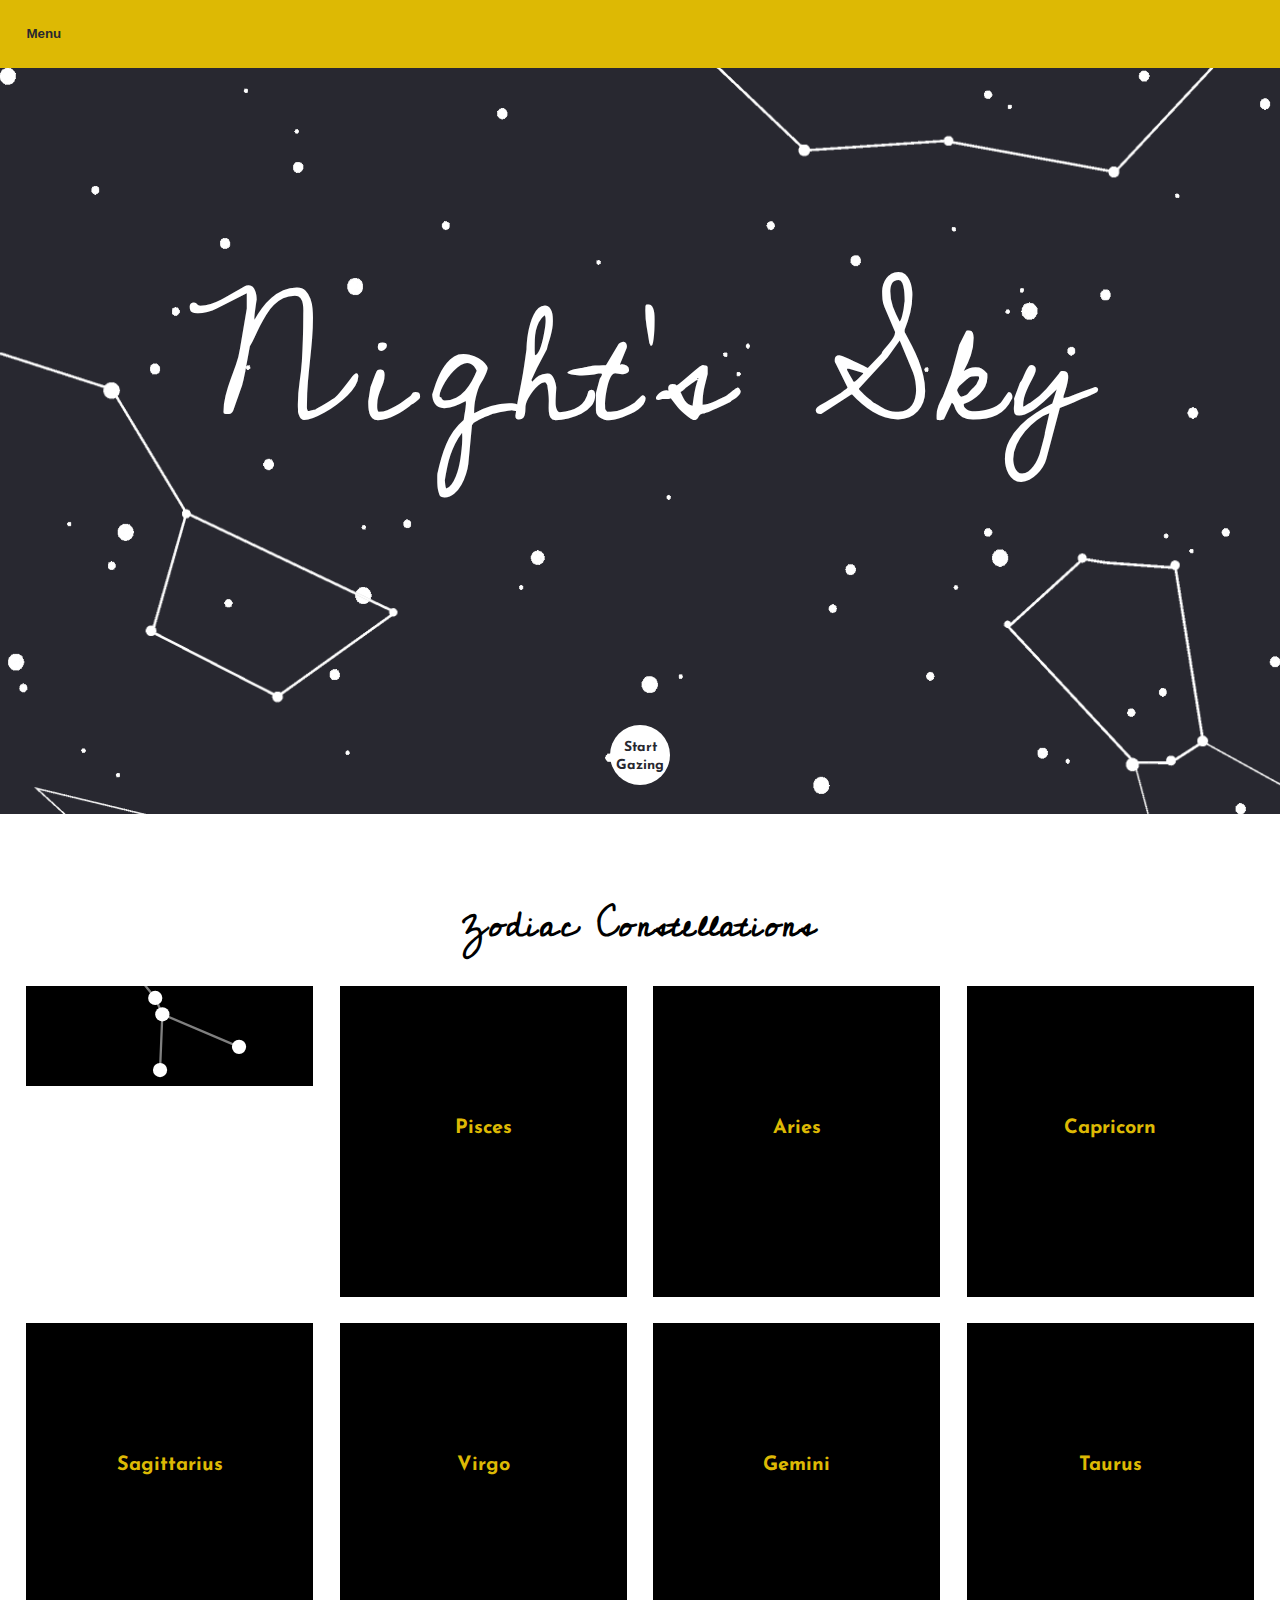
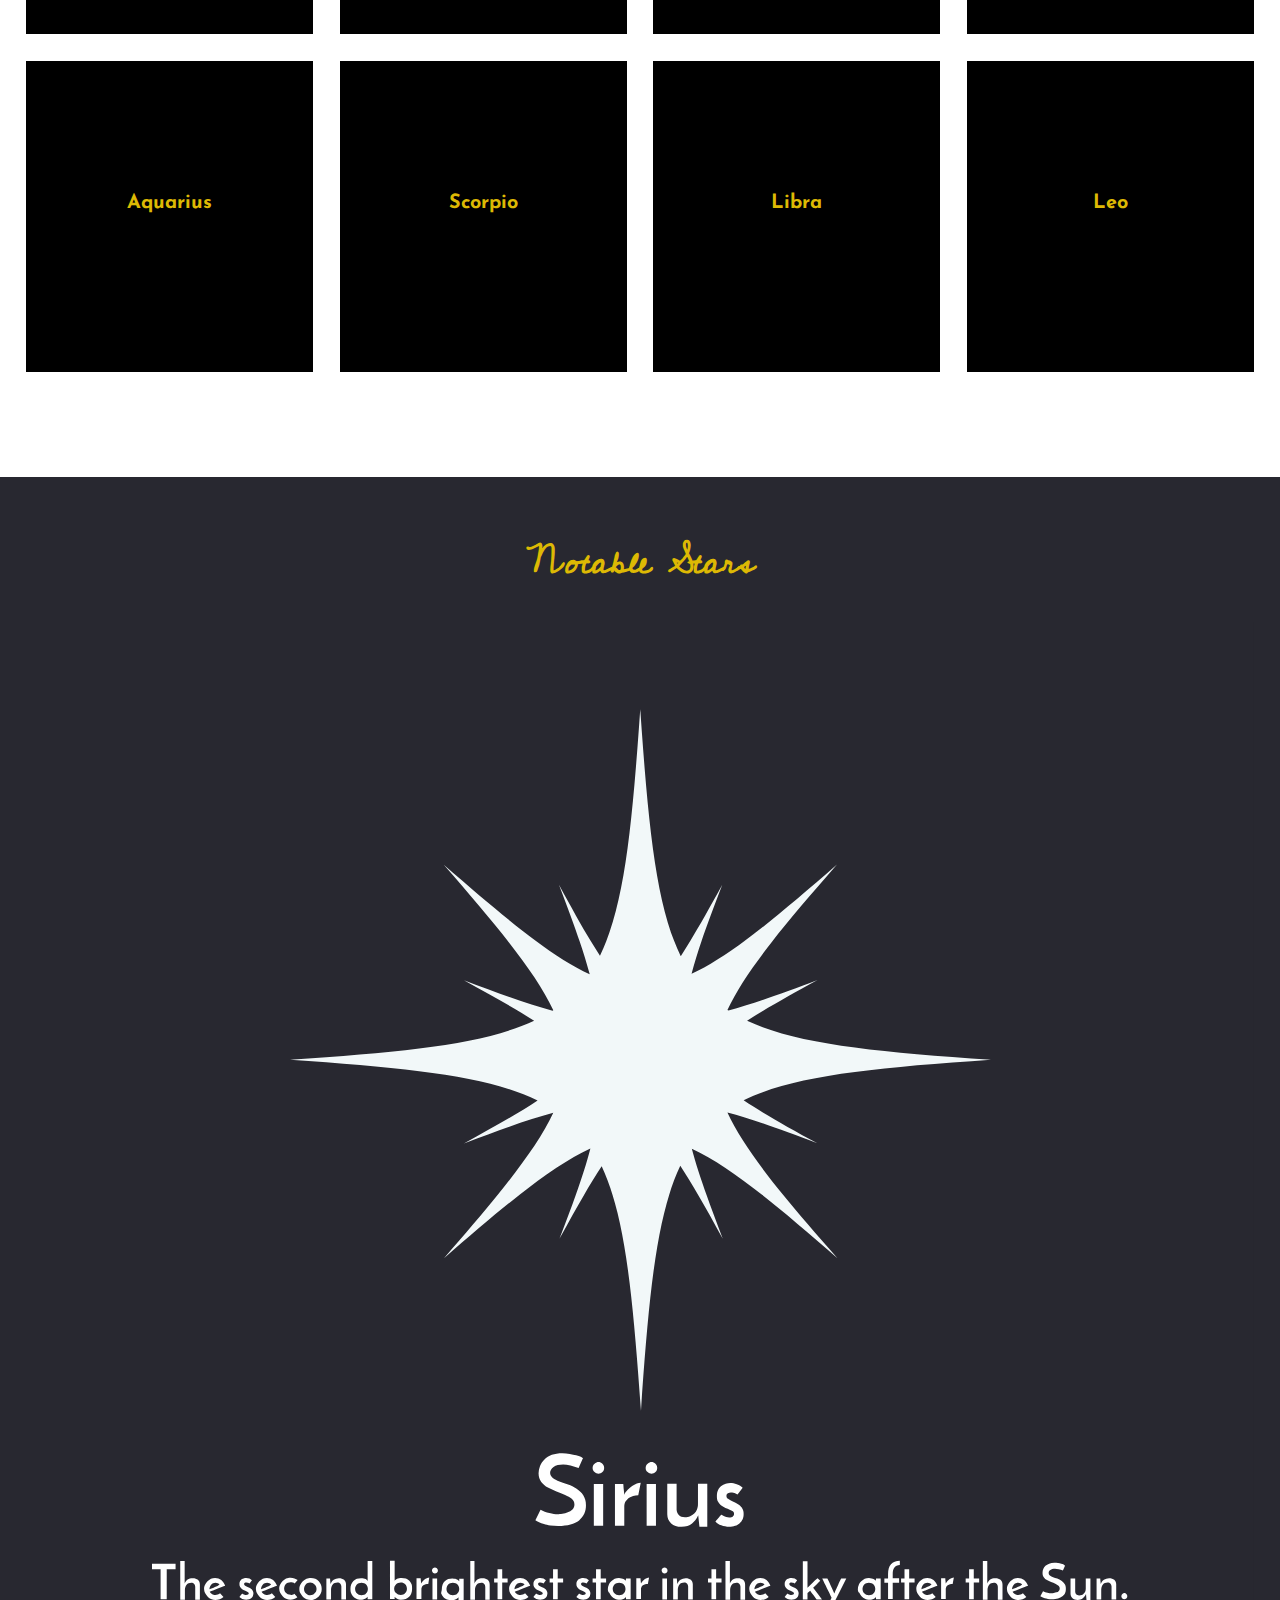
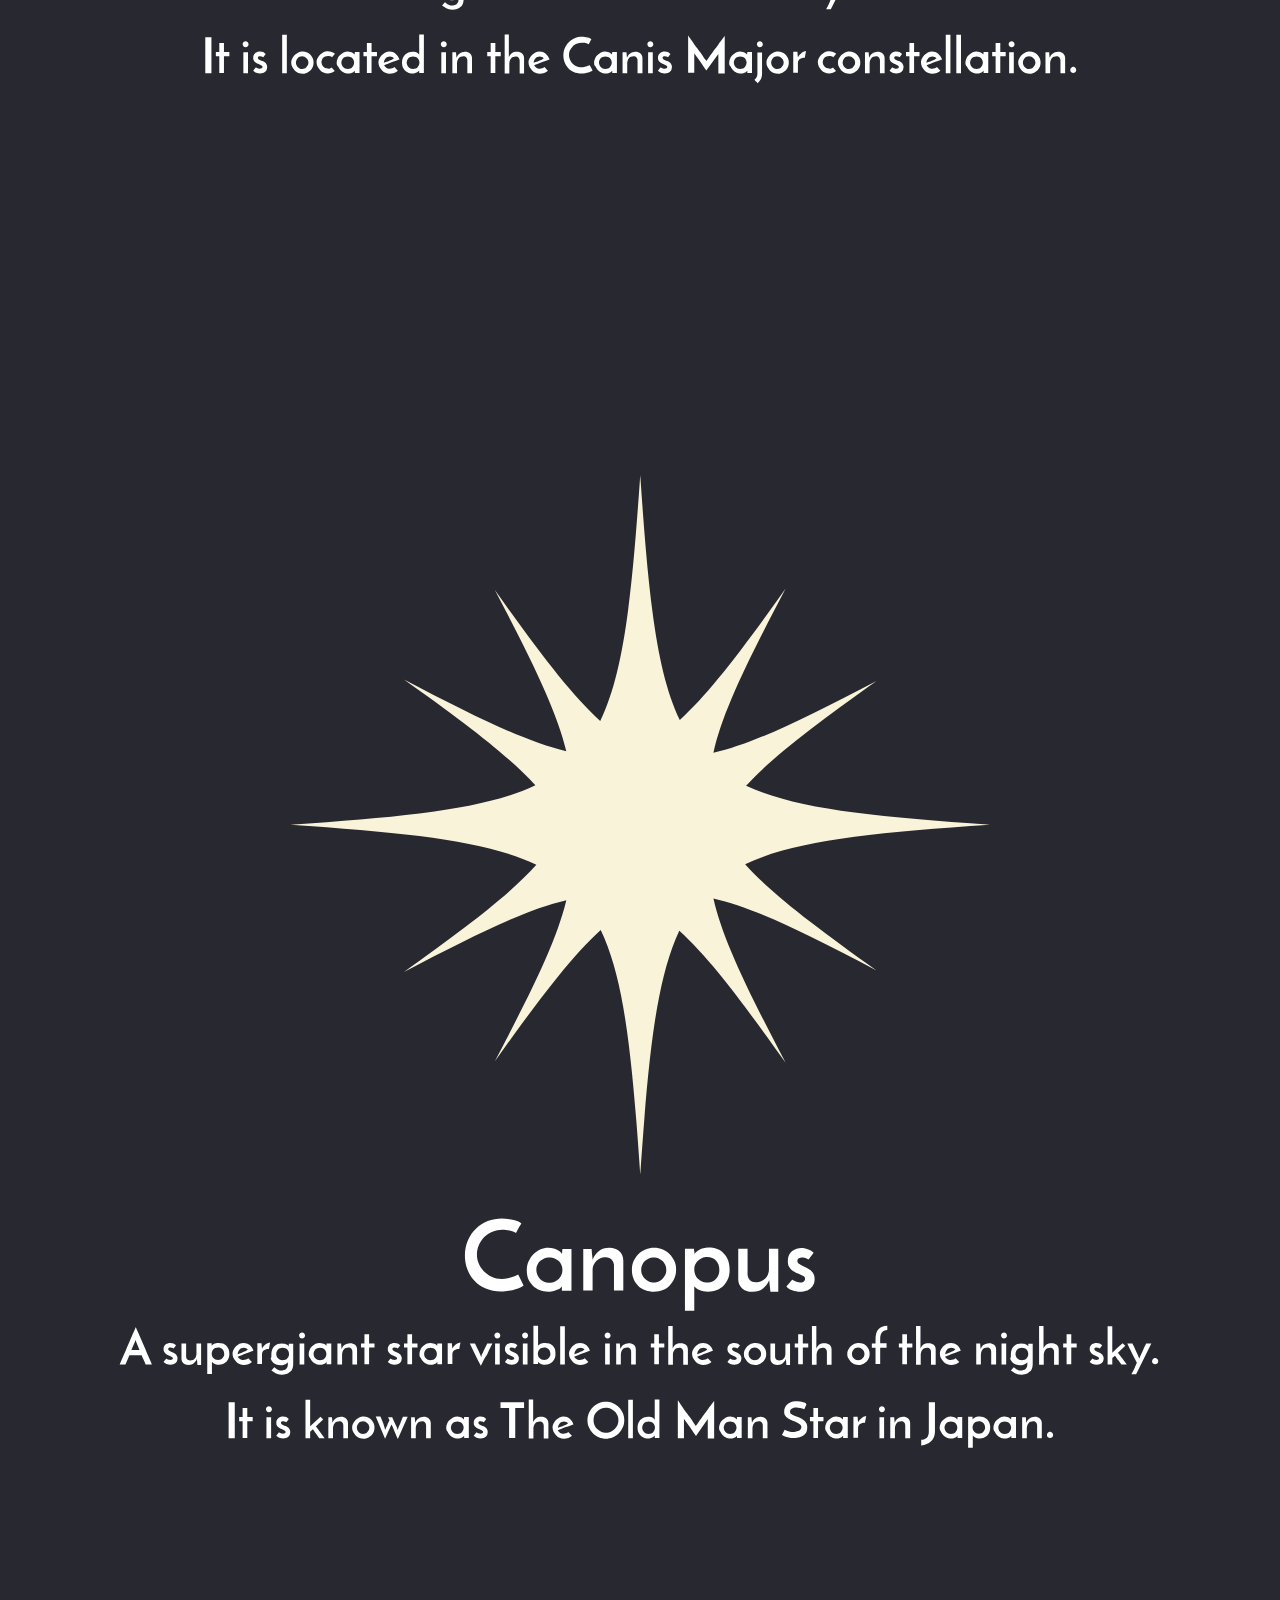
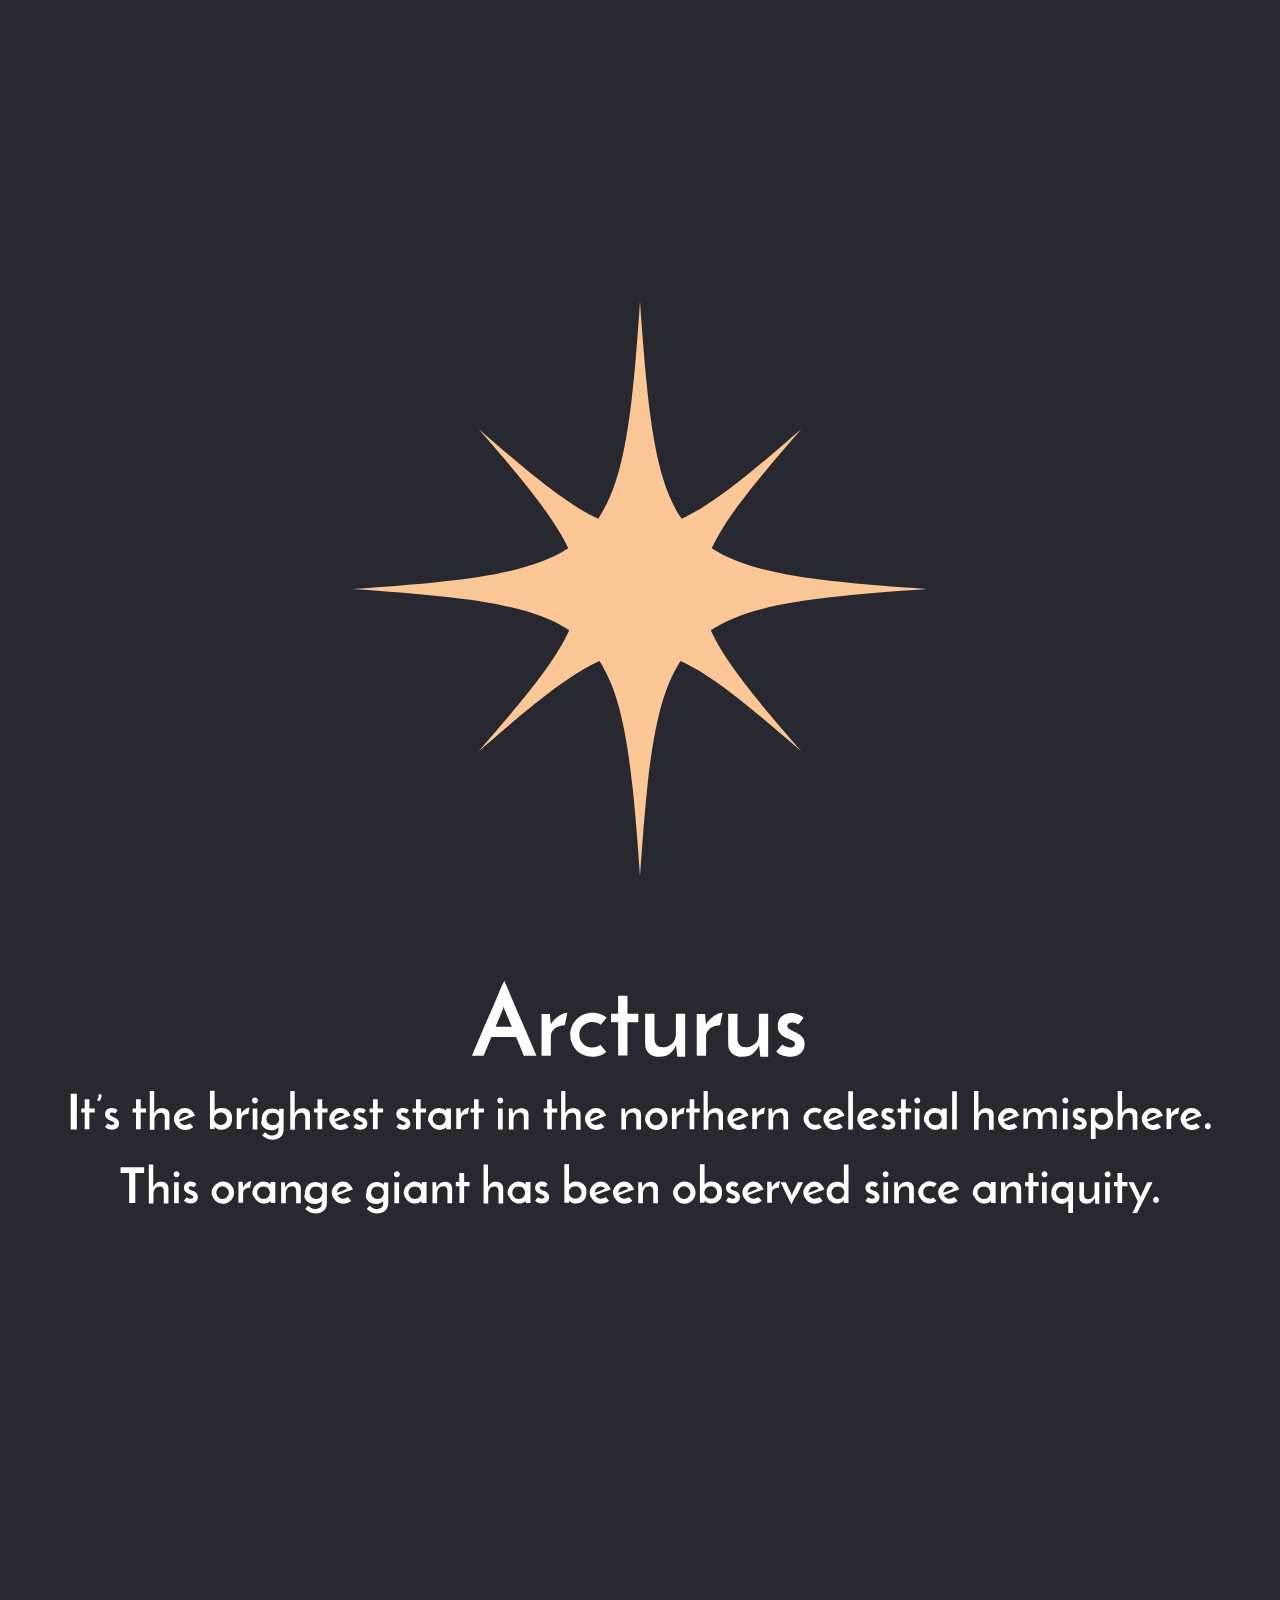
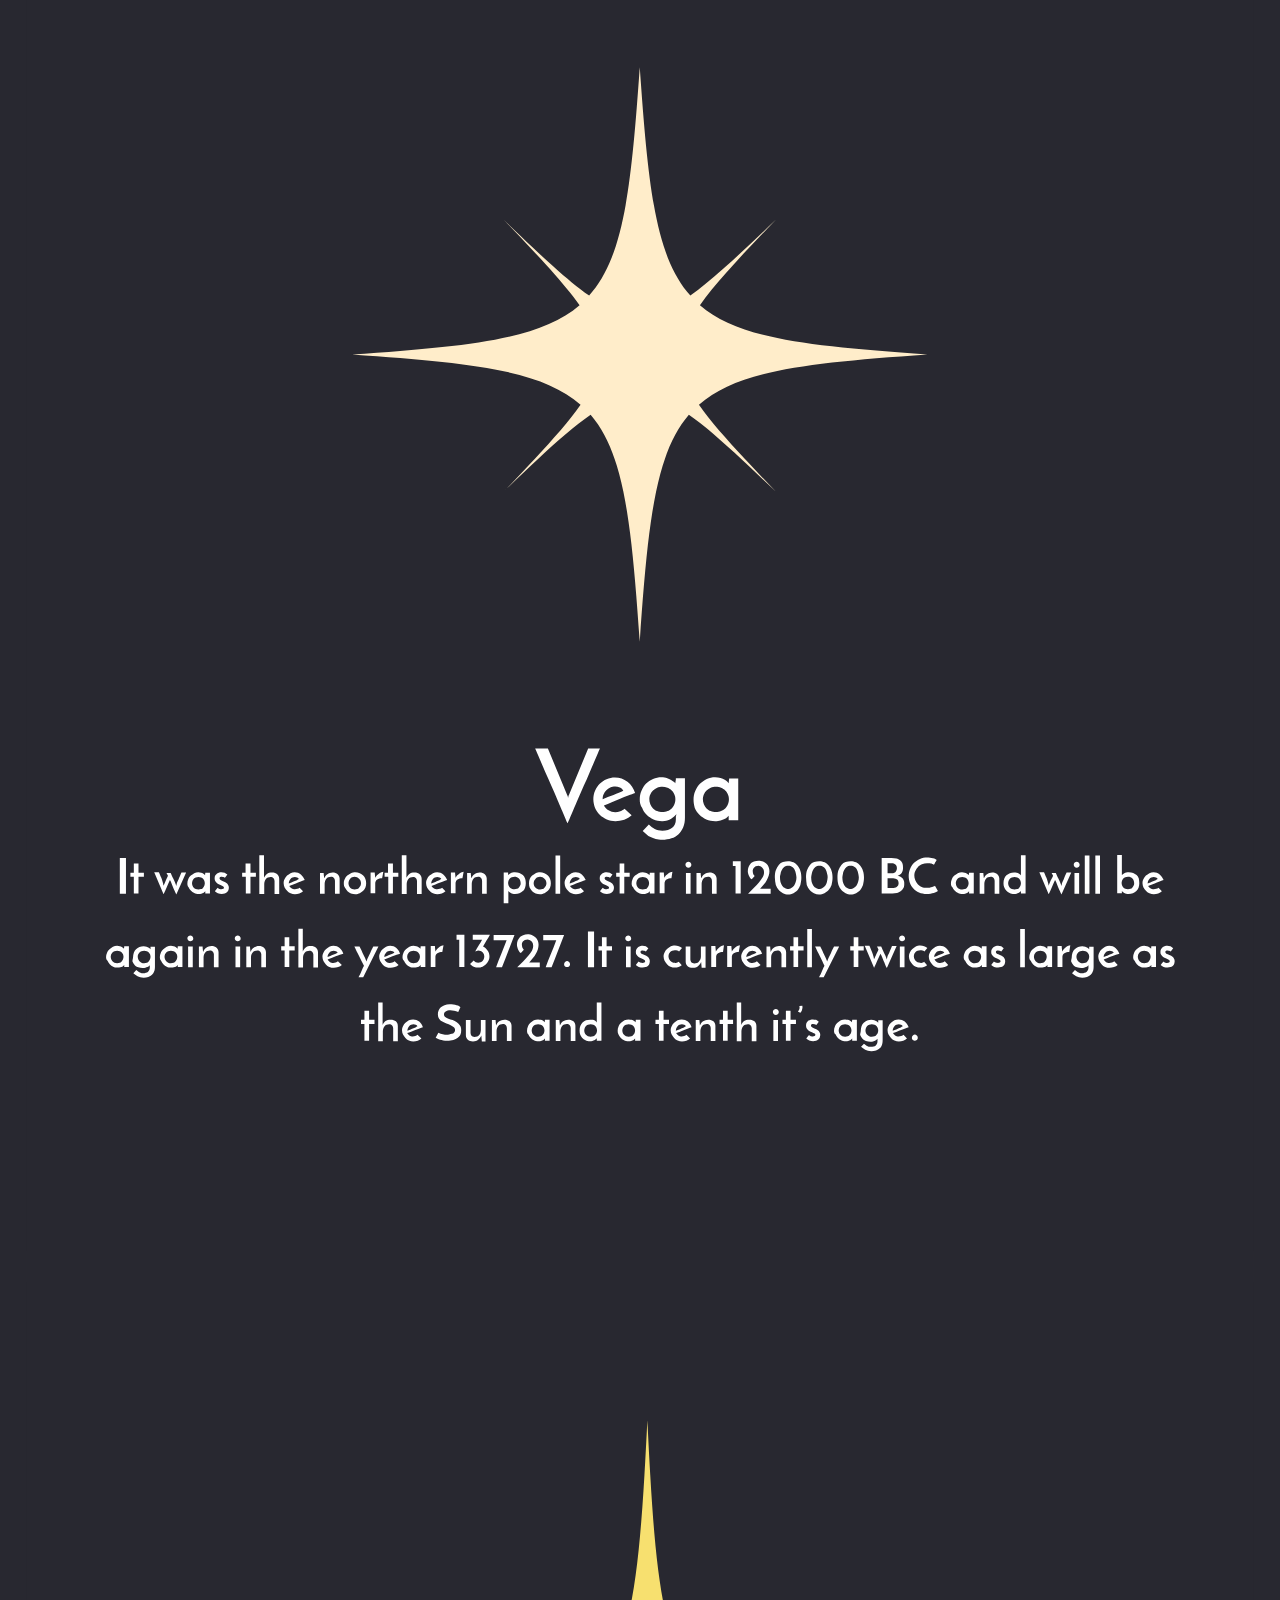
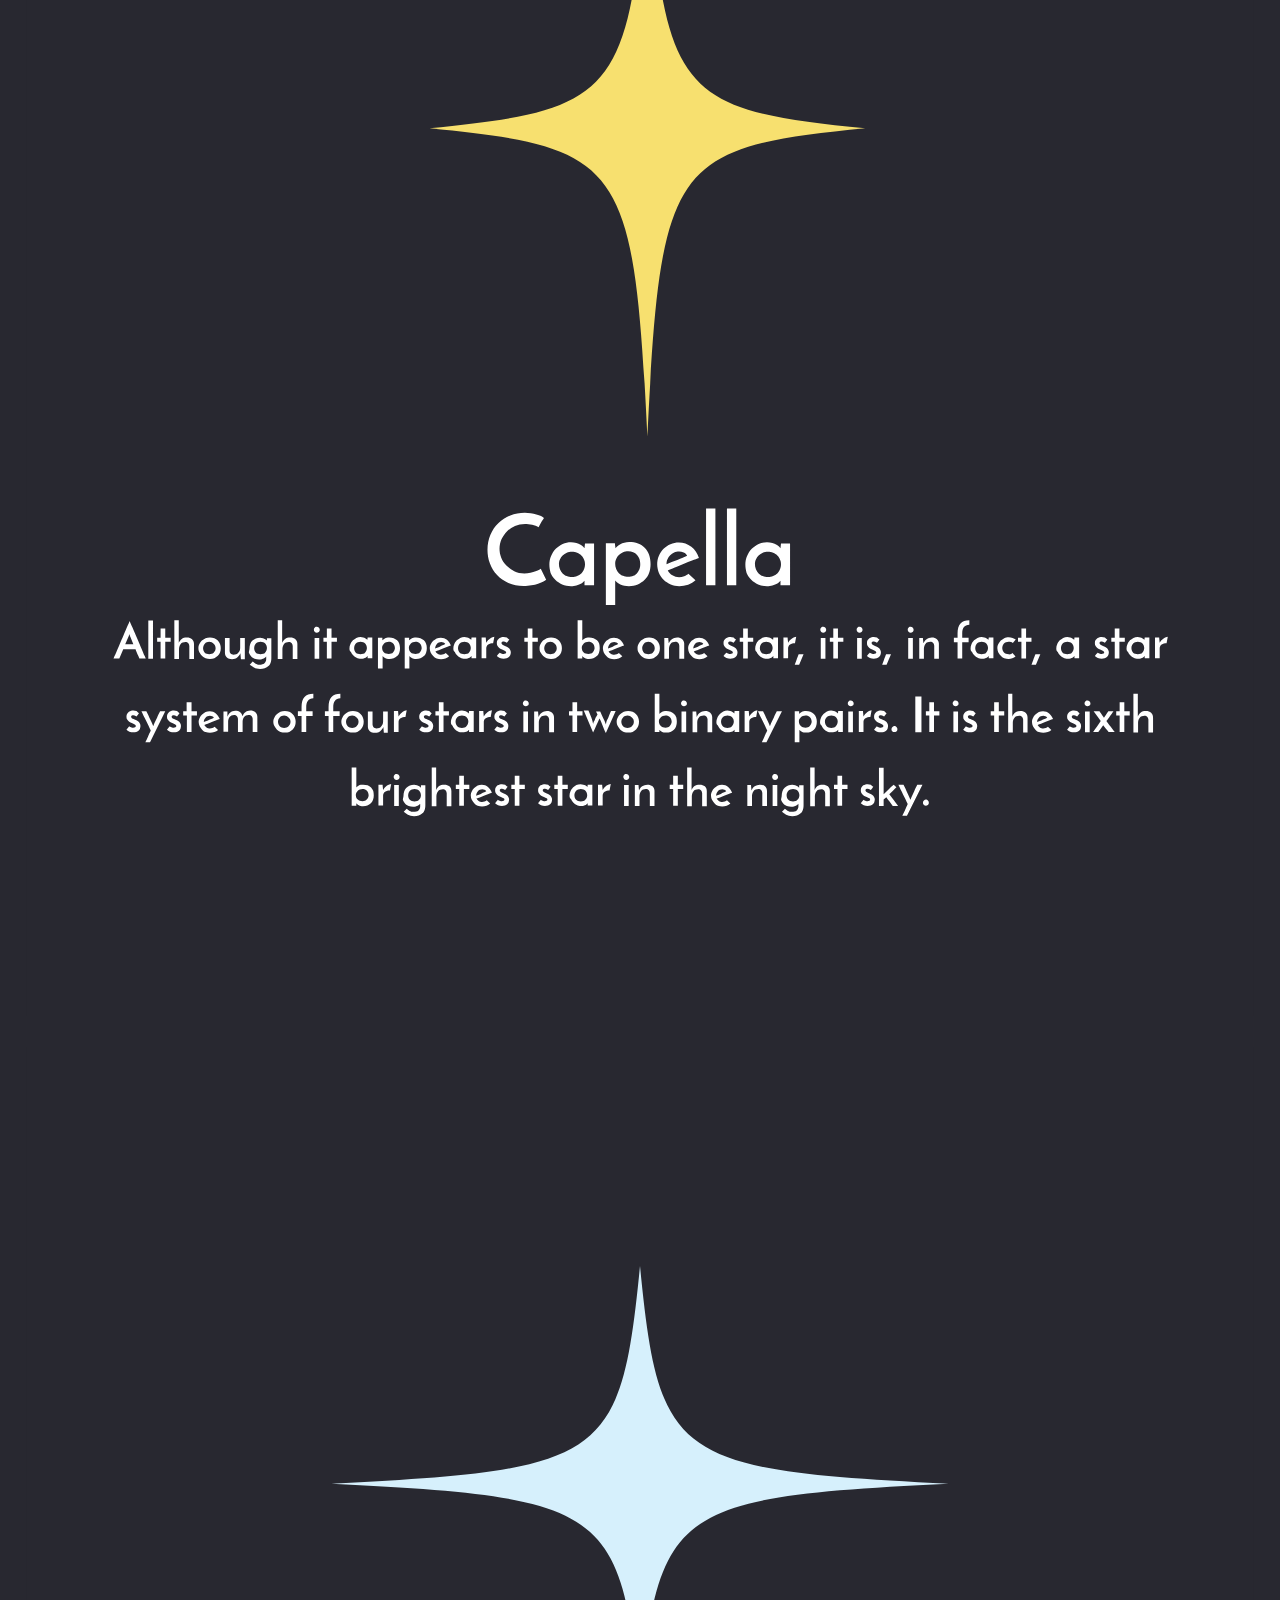
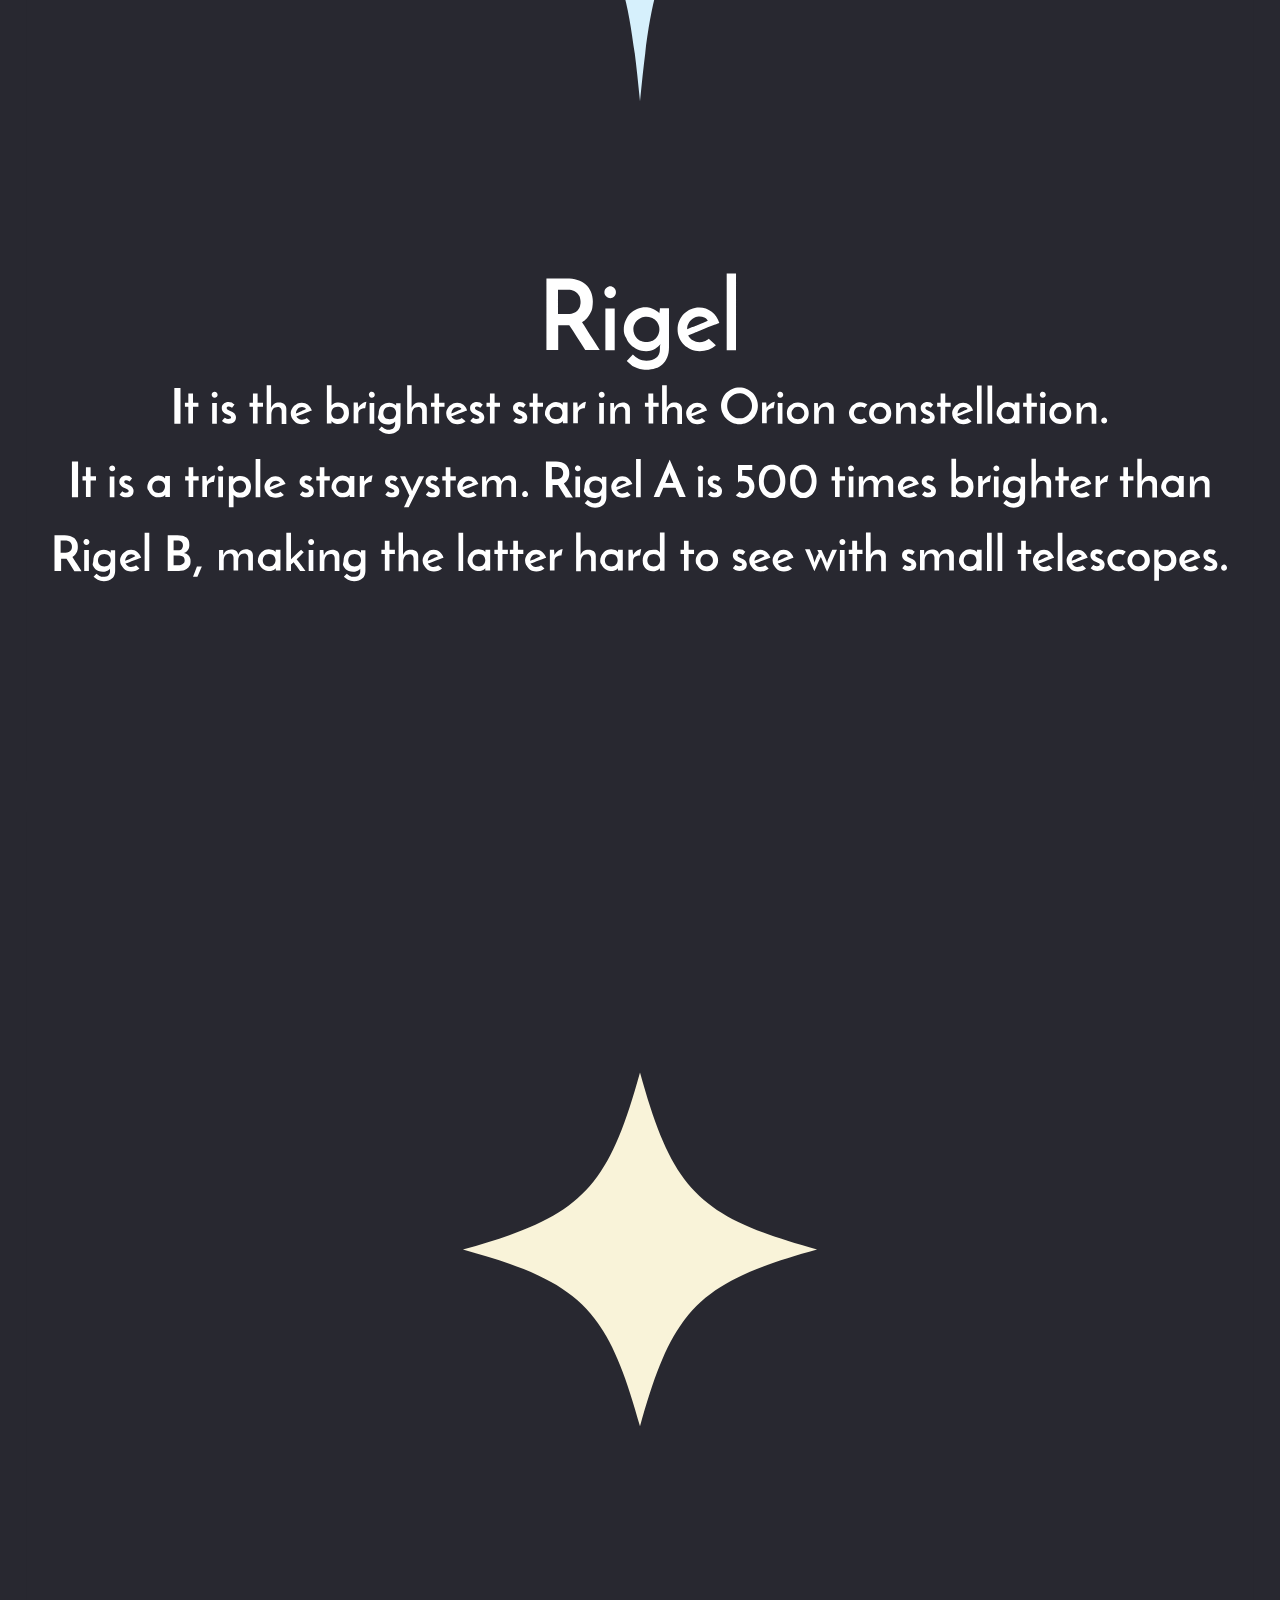
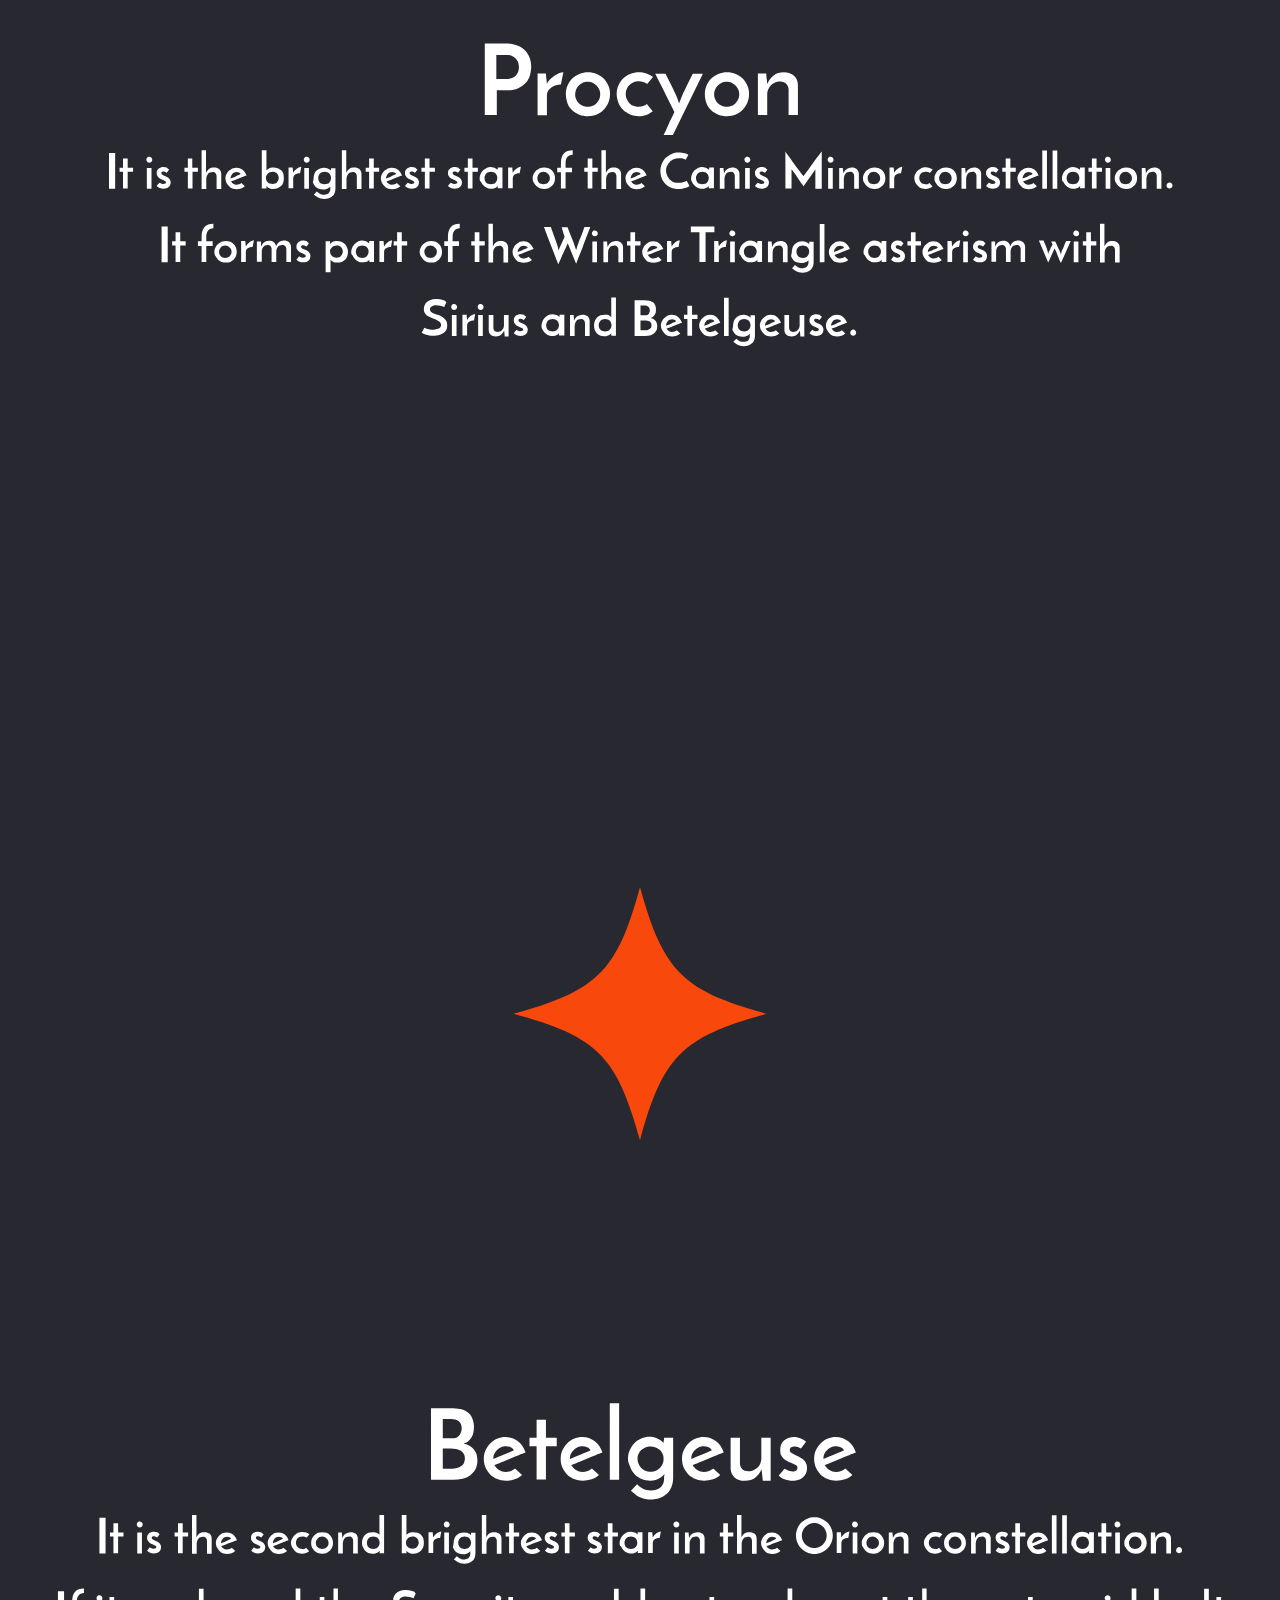
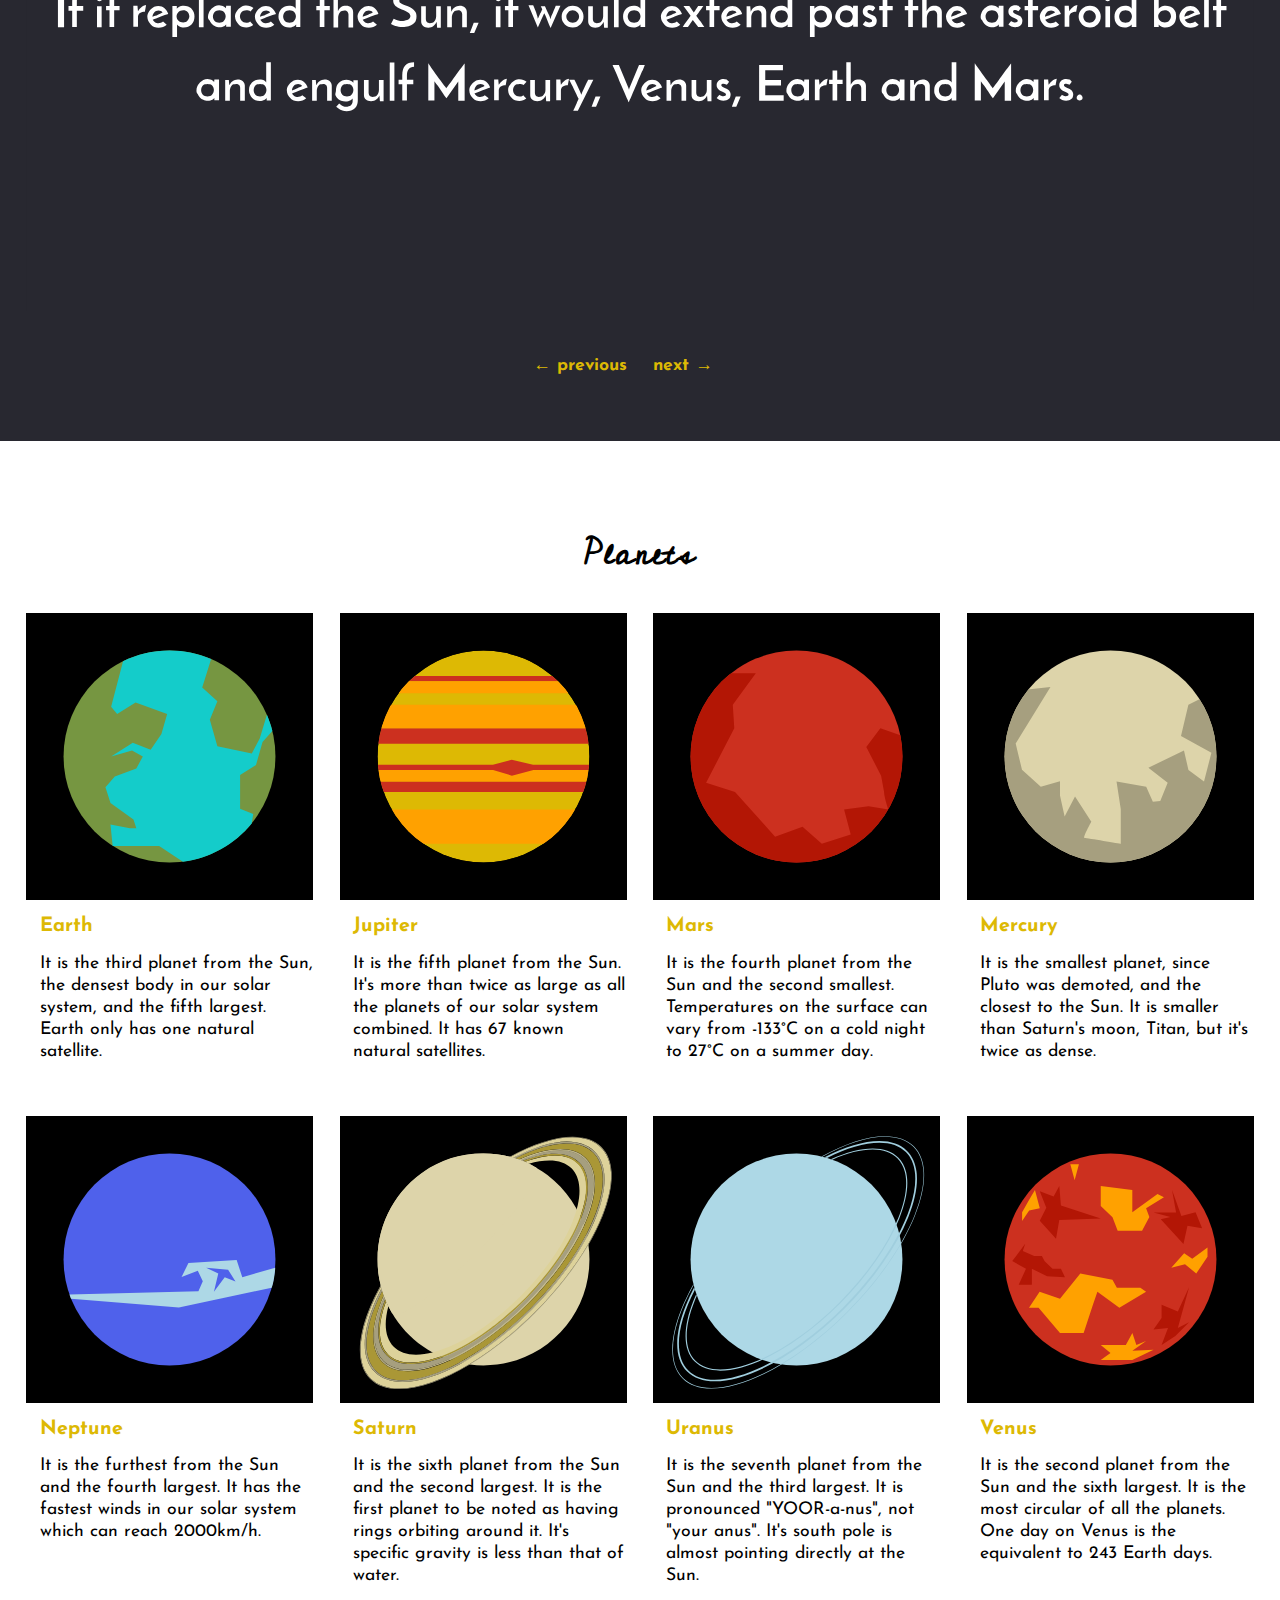
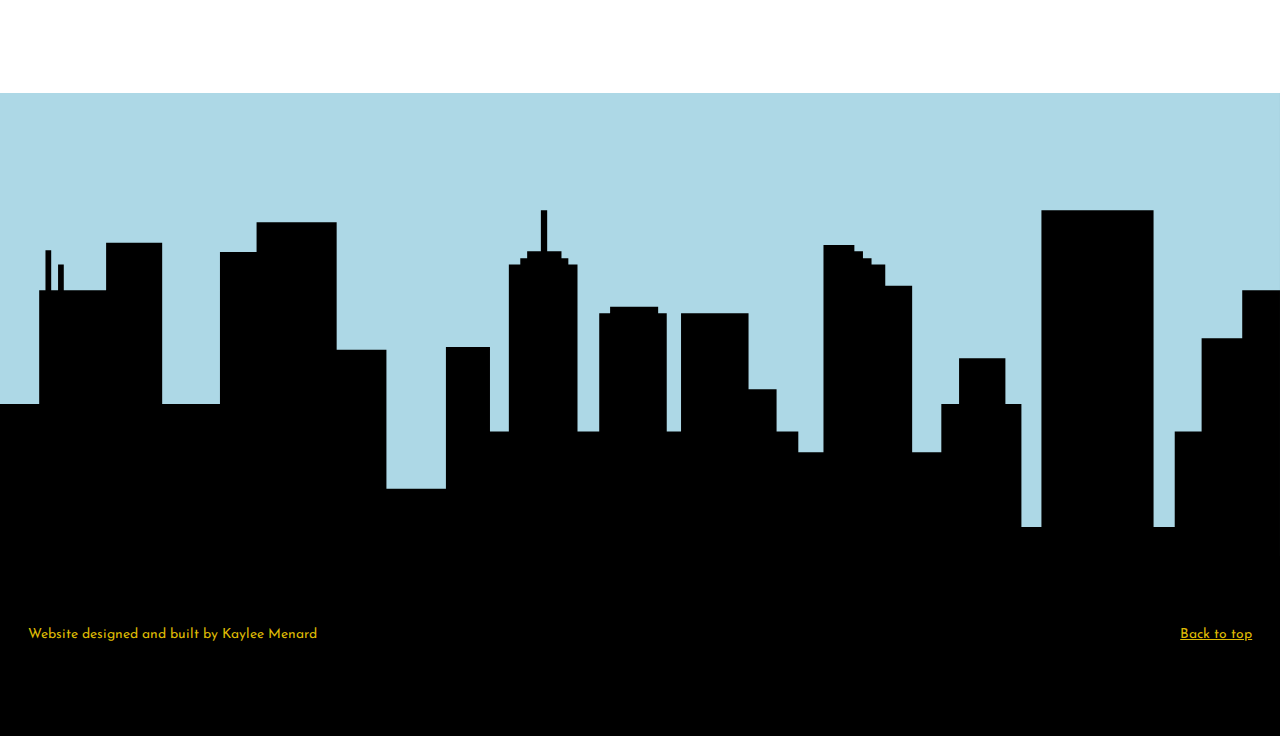
==== index.html @ f4502d31 "Started experimenting with ways of altering slideshow for the better" ====
<!DOCTYPE html>
<html lang="en-ca">
<head>
	<meta charset="utf-8">
	<title>Night's Sky</title>
	<link rel="stylesheet" href="css/grid.css">
	<link rel="stylesheet" href="css/typography.css">
	<link rel="stylesheet" href="css/main.css">
	<meta name="viewport" content="width=device-width, initial-scale=1">

	<link href='http://fonts.googleapis.com/css?family=Cedarville+Cursive' rel='stylesheet' type='text/css'>
	<link href='http://fonts.googleapis.com/css?family=Josefin+Sans:300,300italic,400,400italic,700' rel='stylesheet' type='text/css'>
	<link rel="shortcut icon" href="images/favicon.ico" type="image/x-icon">
	<link rel="icon" href="images/favicon.ico" type="image/x-icon">
</head>
<body id="top" class="push-0 pad-0">
	<ul class="skip-links">
		<li><a href="#nav">Skip to Navigation</a></li>
		<li><a href="#main">Skip to Main Content</a></li>
		<li><a href="#zodiac">Skip to Zodiac Constellations Illustrations</a></li>
		<li><a href="#stars">Skip to Brightest Stars Slideshow</a></li>
		<li><a href="#planets">Skip to Planets of Our Solar System</a></li>
		<li><a href="#footer">Skip to Footer</a></li>
	</ul>
<!-- Menu -->
	<div class="navigation">
		<button class="btn-nav h3 bold text-left island">Menu</button>
		<nav class="nav" id="nav" role="navigation">
			<ul class="pad-none push-0">
				<li class="gutter pad-t"><a href="#zodiac">Zodiac</a></li>
				<li class="gutter pad-t"><a href="#stars">Notable Stars</a></li>
				<li class="gutter pad-t pad-b"><a href="#planets">Planets</a></li>
			</ul>
		</nav>
	</div>	
<!-- Animated Banner -->
	<header class="banner pad-b push-2" role="banner">
		<div class="stars">
			<img class="stars-01" src="images/stars-01.png" alt="Layer of twinkling stars">
			<img class="stars-02" src="images/stars-02.png" alt="Second layer of twinkling stars">
			<img class="stars-03" src="images/stars-03.png" alt="Layer of bright stars">
			<img class="constellations" src="images/constellations.png" alt="Constellations in the sky">
		</div>
		<img class="cloud-left" src="images/cloud-left.png" alt="Left parting cloud in the sky">
		<img class="cloud-right" src="images/cloud-right.png" alt="Right parting cloud in the sky">
		<div class="rays-wrap">
			<img class="rays" src="images/rays.png" alt="Sun's rays beaming">
		</div>
		<a href="#zodiac" class="banner-title-txt"><h1>Night's Sky</h1></a>
	 	<div class="scroll micro bold">
	 		<div class="circle grid">
		 		<a class="scroll-txt unit" href="#zodiac">Start<br>Gazing</a>
		 	</div>	
	 	</div>
	</header>
	<main id="main" role="main">
<!-- Constellations-->
		<article id="zodiac">
			<h2 class="text-center island pad-t-2 push-0">Zodiac Constellations</h2>
			<ul class="thumbnails grid gutter-1-2 pad-b push-2">	
				<li class="unit unit-xs-1 unit-s-1 unit-m-1-3 unit-l-1-4 gutter-1-2 pad-b">
					<a class="preview-img" href="images/zodiac_01.svg">
						<p class="preview-text">Cancer</p>
					</a>
				</li>
				<li class="unit unit-xs-1 unit-s-1 unit-m-1-3 unit-l-1-4 gutter-1-2 pad-b">
					<a href="images/zodiac_02.svg"><h4 class="preview">Pisces</h4></a>
				</li>
				<li class="unit unit-xs-1 unit-s-1 unit-m-1-3 unit-l-1-4 gutter-1-2 pad-b">
					<a href="images/zodiac-03.svg"><h4 class="preview">Aries</h4></a>
				</li>
				<li class="unit unit-xs-1 unit-s-1 unit-m-1-3 unit-l-1-4 gutter-1-2 pad-b">
					<a href="images/zodiac-04.svg"><h4 class="preview">Capricorn</h4></a>
				</li>
				<li class="unit unit-xs-1 unit-s-1 unit-m-1-3 unit-l-1-4 gutter-1-2 pad-b">
					<a href="images/zodiac-05.svg"><h4 class="preview">Sagittarius</h4></a>
				</li>
				<li class="unit unit-xs-1 unit-s-1 unit-m-1-3 unit-l-1-4 gutter-1-2 pad-b">
					<a href="images/zodiac-06.svg"><h4 class="preview">Virgo</h4></a>
				</li>
				<li class="unit unit-xs-1 unit-s-1 unit-m-1-3 unit-l-1-4 gutter-1-2 pad-b">
					<a href="images/zodiac-07.svg"><h4 class="preview">Gemini</h4></a>
				</li>
				<li class="unit unit-xs-1 unit-s-1 unit-m-1-3 unit-l-1-4 gutter-1-2 pad-b">
					<a href="images/zodiac-08.svg"><h4 class="preview">Taurus</h4></a>	
				</li>
				<li class="unit unit-xs-1 unit-s-1 unit-m-1-3 unit-l-1-4 gutter-1-2 pad-b">
					<a href="images/zodiac-09.svg"><h4 class="preview">Aquarius</h4></a>
				</li>
				<li class="unit unit-xs-1 unit-s-1 unit-m-1-3 unit-l-1-4 gutter-1-2 pad-b">
					<a href="images/zodiac-10.svg"><h4 class="preview">Scorpio</h4></a>
				</li>
				<li class="unit unit-xs-1 unit-s-1 unit-m-1-3 unit-l-1-4 gutter-1-2 pad-b">
					<a href="images/zodiac-11.svg"><h4 class="preview">Libra</h4></a>
				</li>
				<li class="unit unit-xs-1 unit-s-1 unit-m-1-3 unit-l-1-4 gutter-1-2 pad-b">
					<a href="images/zodiac-12.svg"><h4 class="preview">Leo</h4></a>
				</li>			
			</ul>
	<!-- Lightbox -->
			<div class="lightbox" data-state="hidden">
				<div class="lightbox-container">
					<button class="btn-close micro">Close</button>
					<div class="lightbox-content">
						<img class="lightbox-image" src="images" alt="Graphic of Zodiac Constellations">
					</div>
				</div>	
			</div>
		</article>	
<!--  Notable Stars Slideshow -->
		<article class="star-slideshow grid island push" id="stars">
			<h2 class="star-h2 unit unit-xs-1 unit-s-1 unit-m-1 unit-l-1 text-center island push-0 yellow">Notable Stars</h2>
			<div class="cycle-slideshow" data-cycle-fx=scrollHorz data-cycle-timeout=0 data-cycle-prev="#prev" data-cycle-next="#next">
				<img class="pad-b" src="images/star-slideshow-1.svg" alt="Graphic illustration of the star, Sirus, and a brief description" />
				<img class="pad-b" src="images/star-slideshow-2.svg" alt="Graphic illustration of the star, Canopus, and a brief description" />
				<img class="pad-b" src="images/star-slideshow-3.svg" alt="Graphic illustration of the star, Arcturus, and a brief description" />
				<img class="pad-b" src="images/star-slideshow-4.svg" alt="Graphic illustration of the star, Vega, and a brief description" />
				<img class="pad-b" src="images/star-slideshow-5.svg" alt="Graphic illustration of the star, Capella, and a brief description" />
				<img class="pad-b" src="images/star-slideshow-6.svg" alt="Graphic illustration of the star, Rigel, and a brief description" />
				<img class="pad-b" src="images/star-slideshow-7.svg" alt="Graphic illustration of the star, Procyon, and a brief description" />
				<img class="pad-b" src="images/star-slideshow-8.svg" alt="Graphic illustration of the star, Betelgeuse, and a brief description" />
			</div>
			<div class="slideshow-directors unit unit-xs-1 unit-s-1 unit-m-1 unit-l-1">
				<span style="cursor:pointer">
					<div class="grid pad-b">
						<a class="unit unit-xs-1-2 unit-s-1-2 unit-m-1-2 unit-l-1-2 island-1-2 yellow" id="prev">&#8592; previous</a>
						<a class="unit unit-xs-1-2 unit-s-1-2 unit-m-1-2 unit-l-1-2 island-1-2 yellow" id="next">next &#8594;</a>	
					</div>
				</span>
			</div>			
		</article>	
<!--  Planets -->
		<article id="planets">
			<h2 class="text-center pad-t-2 pad-b push-0">Planets</h2>
			<ul class="grid gutter-1-2 pad-b-2">
				<li class="unit unit-xs-1 unit-s-1 unit-m-1-2 unit-l-1-4 gutter-1-2 pad-b">
					<div class="grid">
						<img class="planet-img unit unit-xs-1 unit-s-1 unit-m-1-2 unit-l-1 pad-b-1-2" src="images/planet-img_earth.svg" alt="Graphic illustration of the planet Earth">
						<div class="planet-info unit unit-xs-1 unit-s-1 unit-m-1-2 unit-l-1">
							<h4 class="push-1-2">Earth</h4>
							<p>It is the third planet from the Sun, the densest body in our solar system, and the fifth largest. Earth only has one natural satellite.</p>
						</div>
					</div>	
				</li>
				<li class="unit unit-xs-1 unit-s-1 unit-m-1-2 unit-l-1-4 gutter-1-2 pad-b">
					<div class="grid">
						<img class="planet-img unit unit-xs-1 unit-s-1 unit-m-1-2 unit-l-1 pad-b-1-2" src="images/planet-img_jupiter.svg" alt="Graphic illustration of the planet Jupiter">
						<div class="planet-info unit unit-xs-1 unit-s-1 unit-m-1-2 unit-l-1">
							<h4 class="push-1-2">Jupiter</h4>
							<p>It is the fifth planet from the Sun. It's more than twice as large as all the planets of our solar system combined. It has 67 known natural satellites.</p>
						</div>
					</div>	
				</li>
				<li class="unit unit-xs-1 unit-s-1 unit-m-1-2 unit-l-1-4 gutter-1-2 pad-b">
					<div class="grid">
						<img class="planet-img unit unit-xs-1 unit-s-1 unit-m-1-2 unit-l-1 pad-b-1-2" src="images/planet-img_mars.svg" alt="Graphic illustration of the planet mars">
						<div class="planet-info unit unit-xs-1 unit-s-1 unit-m-1-2 unit-l-1">
							<h4 class="push-1-2">Mars</h4>
							<p>It is the fourth planet from the Sun and the second smallest. Temperatures on the surface can vary from &#45;133&deg;C on a cold night to 27&deg;C on a summer day.</p>
						</div>
					</div>	
				</li>
				<li class="unit unit-xs-1 unit-s-1 unit-m-1-2 unit-l-1-4 gutter-1-2 pad-b">
					<div class="grid">
						<img class="planet-img unit unit-xs-1 unit-s-1 unit-m-1-2 unit-l-1 pad-b-1-2" src="images/planet-img_mercury.svg" alt="Graphic illustration of the planet Mercury">
						<div class="planet-info unit unit-xs-1 unit-s-1 unit-m-1-2 unit-l-1">
							<h4 class="push-1-2">Mercury</h4>
							<p>It is the smallest planet, since Pluto was demoted, and the closest to the Sun. It is smaller than Saturn's moon, Titan, but it's twice as dense.</p>
						</div>
					</div>	
				</li>
				<li class="unit unit-xs-1 unit-s-1 unit-m-1-2 unit-l-1-4 gutter-1-2 pad-b">
					<div class="grid">
						<img class="planet-img unit unit-xs-1 unit-s-1 unit-m-1-2 unit-l-1 pad-b-1-2" src="images/planet-img_neptune.svg" alt="Graphic illustration of the planet Neptune">
						<div class="planet-info unit unit-xs-1 unit-s-1 unit-m-1-2 unit-l-1">
							<h4 class="push-1-2">Neptune</h4>
							<p>It is the furthest from the Sun and the fourth largest. It has the fastest winds in our solar system which can reach 2000km/h.</p>
						</div>
					</div>	
				</li>
				<li class="unit unit-xs-1 unit-s-1 unit-m-1-2 unit-l-1-4 gutter-1-2 pad-b">
					<div class="grid">
						<img class="planet-img unit unit-xs-1 unit-s-1 unit-m-1-2 unit-l-1 pad-b-1-2" src="images/planet-img_saturn.svg" alt="Graphic illustration of the planet Saturn">
						<div class="planet-info unit unit-xs-1 unit-s-1 unit-m-1-2 unit-l-1">
							<h4 class="push-1-2">Saturn</h4>
							<p>It is the sixth planet from the Sun and the second largest. It is the first planet to be noted as having rings orbiting around it. It's specific gravity is less than that of water.</p>
						</div>
					</div>	
				</li>
				<li class="unit unit-xs-1 unit-s-1 unit-m-1-2 unit-l-1-4 gutter-1-2 pad-b">
					<div class="grid">
						<img class="planet-img unit unit-xs-1 unit-s-1 unit-m-1-2 unit-l-1 pad-b-1-2" src="images/planet-img_uranus.svg" alt="Graphic illustration of the planet Uranus">
						<div class="planet-info unit unit-xs-1 unit-s-1 unit-m-1-2 unit-l-1">
							<h4 class="push-1-2">Uranus</h4>
							<p>It is the seventh planet from the Sun and the third largest. It is pronounced "YOOR-a-nus", not "your anus". It's south pole is almost  pointing directly at the Sun.</p>
						</div>
					</div>	
				</li>
				<li class="unit unit-xs-1 unit-s-1 unit-m-1-2 unit-l-1-4 gutter-1-2 pad-b">
					<div class="grid">
						<img class="planet-img unit unit-xs-1 unit-s-1 unit-m-1-2 unit-l-1 pad-b-1-2" src="images/planet-img_venus.svg" alt="Graphic illustration of the planet Venus">
						<div class="planet-info unit unit-xs-1 unit-s-1 unit-m-1-2 unit-l-1">
							<h4 class="push-1-2">Venus</h4>
							<p>It is the second planet from the Sun and the sixth largest. It is the most circular of all the planets. One day on Venus is the equivalent to 243 Earth days.</p>
						</div>
					</div>	
				</li>
			</ul>
		</article>		
	</main>
<!-- Footer -->	
	<footer id="footer" role="contentinfo">
<!-- Animated SVG -->
		<div class="banner-bottom">
			<svg class="cityscape" xmlns="http://www.w3.org/2000/svg" viewBox="0 0 2237.5 809">
				<g class="sky">
					<rect x="-0.5" y="0" class="st0" width="2238" height="810.8"/>
				</g>
				<g class="buildings">
					<polygon points="2171.5,344.8 2171.5,428.8 2100.5,428.8 2100.5,591.8 2053.5,591.8 2053.5,758.8 2016.5,758.8 2016.5,204.8 1820.5,204.8 1820.5,758.8 1785.5,758.8 1785.5,543.8 1757.5,543.8 1757.5,463.8 1676.5,463.8 1676.5,543.8 1645.5,543.8 1645.5,627.8 1594.5,627.8 1594.5,336.8 1547.5,336.8 1547.5,299.8 1523.5,299.8 1523.5,288.8 1508.5,288.8 1508.5,276.8 1493.5,276.8 1493.5,265.8 1439.5,265.8 1439.5,277 1439.5,288.8 1439.5,288.8 1439.5,299.8 1439.5,299.8 1439.5,627.8 1395.5,627.8 1395.5,591.8 1357.5,591.8 1357.5,517.8 1308.5,517.8 1308.5,384.8 1190.5,384.8 1190.5,591.8 1165.5,591.8 1165.5,384.8 1150.5,384.8 1150.5,373.8 1066.5,373.8 1066.5,384.8 1047.5,384.8 1047.5,591.8 1009.5,591.8 1009.5,299.8 993.5,299.8 993.5,288.8 981.5,288.8 981.5,276.8 956.5,276.8 956.5,204.8 945.5,204.8 945.5,276.8 921.5,276.8 921.5,288.8 909.5,288.8 909.5,299.8 889.5,299.8 889.5,591.8 856.5,591.8 856.5,443.8 779.5,443.8 779.5,691.8 675.5,691.8 675.5,448.8 588.5,448.8 588.5,225.8 448.5,225.8 448.5,277.8 384.5,277.8 384.5,543.8 283.5,543.8 283.5,261.8 185.5,261.8 185.5,344.8 111.5,344.8 111.5,299.8 101.5,299.8 101.5,344.8 89.5,344.8 89.5,274.8 79.5,274.8 79.5,344.8 68.5,344.8 68.5,543.8 -0.5,543.8 -0.5,810.8 588.9,810.8 779.4,810.8 856.6,810.8 1395.1,810.8 1645.4,810.8 1785.5,810.8 2237.5,810.8 2237.5,773.4 2237.5,759.2 2237.5,428.8 2237.5,344.8"/>
				</g>
				<g class="windows">
					<rect x="893.9" y="304.2" class="st1" width="10.5" height="11.1"/>
					<rect x="910.7" y="304.2" class="st1" width="10.5" height="11.1"/>
					<rect x="927.4" y="304.2" class="st1" width="10.5" height="11.1"/>
					<rect x="944.2" y="304.2" class="st1" width="10.5" height="11.1"/>
					<rect x="960.9" y="304.2" class="st1" width="10.5" height="11.1"/>
					<rect x="994.4" y="304.2" class="st1" width="10.5" height="11.1"/>
					<rect x="977.7" y="304.2" class="st1" width="10.5" height="11.1"/>
					<rect x="1840.6" y="228.3" class="st1" width="10.5" height="399.5"/>
					<rect x="1869.4" y="228.3" class="st1" width="10.5" height="399.5"/>
					<rect x="1898.2" y="228.3" class="st1" width="10.5" height="399.5"/>
					<rect x="1927" y="228.3" class="st1" width="10.5" height="399.5"/>
					<rect x="1955.8" y="228.3" class="st1" width="10.5" height="399.5"/>
					<rect x="1984.6" y="228.3" class="st1" width="10.5" height="399.5"/>
					<g>
						<rect x="1056.1" y="396.6" class="st1" width="10.5" height="29"/>
						<rect x="1073.9" y="396.6" class="st1" width="10.5" height="29"/>
						<rect x="1091.7" y="396.6" class="st1" width="10.5" height="29"/>
						<rect x="1109.5" y="396.6" class="st1" width="10.5" height="29"/>
						<rect x="1127.3" y="396.6" class="st1" width="10.5" height="29"/>
						<rect x="1145.1" y="396.6" class="st1" width="10.5" height="29"/>
					</g>
					<rect x="649.5" y="532.6" class="st1" width="16" height="16"/>
					<rect x="619.1" y="532.6" class="st1" width="16" height="16"/>
					<rect x="588.7" y="532.6" class="st1" width="16" height="16"/>
					<rect x="649.5" y="508.9" class="st1" width="16" height="16"/>
					<rect x="619.1" y="508.9" class="st1" width="16" height="16"/>
					<rect x="588.7" y="508.9" class="st1" width="16" height="16"/>
					<rect x="649.5" y="485.1" class="st1" width="16" height="16"/>
					<rect x="619.1" y="485.1" class="st1" width="16" height="16"/>
					<rect x="588.7" y="485.1" class="st1" width="16" height="16"/>
					<rect x="649.5" y="461.4" class="st1" width="16" height="16"/>
					<rect x="619.1" y="461.4" class="st1" width="16" height="16"/>
					<rect x="588.7" y="461.4" class="st1" width="16" height="16"/>
					<rect x="162.9" y="360.6" class="st1" width="10.5" height="29"/>
					<rect x="142.7" y="360.6" class="st1" width="10.5" height="29"/>
					<rect x="122.5" y="360.6" class="st1" width="10.5" height="29"/>
					<rect x="398" y="348.1" class="st1" width="50.7" height="10.5"/>
					<rect x="398" y="328.3" class="st1" width="50.7" height="10.5"/>
					<rect x="398" y="308.6" class="st1" width="50.7" height="10.5"/>
					<rect x="398" y="288.8" class="st1" width="50.7" height="10.5"/>
					<rect x="1685.5" y="532.7" class="st1" width="61.8" height="10.5"/>
					<rect x="1685.5" y="512.9" class="st1" width="61.8" height="10.5"/>
					<rect x="1685.5" y="493.1" class="st1" width="61.8" height="10.5"/>
					<rect x="1685.5" y="473.4" class="st1" width="61.8" height="10.5"/>
					<rect x="102.3" y="360.6" class="st1" width="10.5" height="29"/>
					<rect x="82.1" y="360.6" class="st1" width="10.5" height="29"/>
				</g>
			</svg>
		</div>
		<div class="site-info grid">
			<p class="micro unit unit-xs-1 unit-s-1 unit-m-1 unit-l-1-2">Website designed and built by Kaylee Menard</p>
			<a href="#top" class="micro unit unit-xs-1 unit-s-1 unit-m-1 unit-l-1-2">Back to top</a>
		</div>
	</footer>

<!-- Javascript -->
	  <script src="http://cdnjs.cloudflare.com/ajax/libs/jquery/2.1.3/jquery.min.js"></script>
  	  <script src="http://cdnjs.cloudflare.com/ajax/libs/jquery-localScroll/1.4.0/jquery.localScroll.min.js"></script>
	  <script src="http://cdnjs.cloudflare.com/ajax/libs/jquery-scrollTo/2.1.0/jquery.scrollTo.min.js"></script>
  	  <script src="http://cdnjs.cloudflare.com/ajax/libs/jquery.cycle2/20140415/jquery.cycle2.min.js"></script>
	  <script src="http://cdnjs.cloudflare.com/ajax/libs/waypoints/2.0.5/waypoints.min.js"></script>
	  <script src="js/main.js"></script>

</body>
</html>
---- css/grid.css ----
.grid {
  margin: 0;
  padding: 0;
  letter-spacing: -0.31em;
  text-rendering: optimizespeed;
  display: -webkit-flex;
  -webkit-flex-flow: row wrap;
  display: -ms-flexbox;
  -ms-flex-flow: row wrap;
  display: flex;
  flex-flow: row wrap;
}

.grid-bottom {
  -webkit-align-items: flex-end;
  -ms-align-items: flex-end;
  align-items: flex-end;
}

.grid-middle {
  -webkit-align-items: center;
  -ms-align-items: center;
  align-items: center;
}

.grid-stretch {
  -webkit-align-items: stretch;
  -ms-align-items: stretch;
  align-items: stretch;
}

.opera-only :-o-prefocus, .grid {
  word-spacing: -0.43em;
}

.unit {
  letter-spacing: normal;
  text-rendering: auto;
  vertical-align: top;
  word-spacing: normal;
  display: inline-block;
  visibility: visible;
}

.grid-bottom .unit {
  vertical-align: bottom;
}

.grid-middle .unit {
  vertical-align: middle;
}

.unit[class*="push-"],
.unit[class*="pull-"] {
  position: relative;
}

.unit-xs-hidden {
  display: none;
  visibility: hidden;
}

.unit-xs-centered {
  margin: 0 auto;
}

.unit-xs-1, .xs-1 {
  display: block;
  visibility: visible;
  width: 100%;
}

.unit-offset-xs-0 {
  margin-left: 0;
}

.unit-push-xs-0,
.unit-pull-xs-0 {
  left: 0;
}

.unit-xs-1-2, .xs-1-2 {
  width: 50.0000%;
}

.unit-offset-xs-1-2 {
  margin-left: 50.0000%;
}

.unit-push-xs-1-2 {
  left: 50.0000%;
}

.unit-pull-xs-1-2 {
  left: -50.0000%;
}

.unit-xs-1-3, .xs-1-3 {
  width: 33.3333%;
}

.unit-offset-xs-1-3 {
  margin-left: 33.3333%;
}

.unit-push-xs-1-3 {
  left: 33.3333%;
}

.unit-pull-xs-1-3 {
  left: -33.3333%;
}

.unit-xs-2-3, .xs-2-3 {
  width: 66.6667%;
}

.unit-offset-xs-2-3 {
  margin-left: 66.6667%;
}

.unit-push-xs-2-3 {
  left: 66.6667%;
}

.unit-pull-xs-2-3 {
  left: -66.6667%;
}

.unit-xs-1-4, .xs-1-4 {
  width: 25.0000%;
}

.unit-offset-xs-1-4 {
  margin-left: 25.0000%;
}

.unit-push-xs-1-4 {
  left: 25.0000%;
}

.unit-pull-xs-1-4 {
  left: -25.0000%;
}

.unit-xs-3-4, .xs-3-4 {
  width: 75.0000%;
}

.unit-offset-xs-3-4 {
  margin-left: 75.0000%;
}

.unit-push-xs-3-4 {
  left: 75.0000%;
}

.unit-pull-xs-3-4 {
  left: -75.0000%;
}

.unit-xs-1-2,.xs-1-2,.unit-xs-1-3,.xs-1-3,.unit-xs-2-3,.xs-2-3,.unit-xs-1-4,.xs-1-4,.unit-xs-3-4,.xs-3-4 {
  display: inline-block;
  visibility: visible;
}

@media only screen and (min-width: 25em) {

.unit-s-hidden {
  display: none;
  visibility: hidden;
}

.unit-s-centered {
  margin: 0 auto;
}

.unit-s-1, .s-1 {
  display: block;
  visibility: visible;
  width: 100%;
}

.unit-offset-s-0 {
  margin-left: 0;
}

.unit-push-s-0,
.unit-pull-s-0 {
  left: 0;
}

.unit-s-1-2, .s-1-2 {
  width: 50.0000%;
}

.unit-offset-s-1-2 {
  margin-left: 50.0000%;
}

.unit-push-s-1-2 {
  left: 50.0000%;
}

.unit-pull-s-1-2 {
  left: -50.0000%;
}

.unit-s-1-3, .s-1-3 {
  width: 33.3333%;
}

.unit-offset-s-1-3 {
  margin-left: 33.3333%;
}

.unit-push-s-1-3 {
  left: 33.3333%;
}

.unit-pull-s-1-3 {
  left: -33.3333%;
}

.unit-s-2-3, .s-2-3 {
  width: 66.6667%;
}

.unit-offset-s-2-3 {
  margin-left: 66.6667%;
}

.unit-push-s-2-3 {
  left: 66.6667%;
}

.unit-pull-s-2-3 {
  left: -66.6667%;
}

.unit-s-1-4, .s-1-4 {
  width: 25.0000%;
}

.unit-offset-s-1-4 {
  margin-left: 25.0000%;
}

.unit-push-s-1-4 {
  left: 25.0000%;
}

.unit-pull-s-1-4 {
  left: -25.0000%;
}

.unit-s-3-4, .s-3-4 {
  width: 75.0000%;
}

.unit-offset-s-3-4 {
  margin-left: 75.0000%;
}

.unit-push-s-3-4 {
  left: 75.0000%;
}

.unit-pull-s-3-4 {
  left: -75.0000%;
}

.unit-s-1-2,.s-1-2,.unit-s-1-3,.s-1-3,.unit-s-2-3,.s-2-3,.unit-s-1-4,.s-1-4,.unit-s-3-4,.s-3-4 {
  display: inline-block;
  visibility: visible;
}

}

@media only screen and (min-width: 38em) {

.unit-m-hidden {
  display: none;
  visibility: hidden;
}

.unit-m-centered {
  margin: 0 auto;
}

.unit-m-1, .m-1 {
  display: block;
  visibility: visible;
  width: 100%;
}

.unit-offset-m-0 {
  margin-left: 0;
}

.unit-push-m-0,
.unit-pull-m-0 {
  left: 0;
}

.unit-m-1-2, .m-1-2 {
  width: 50.0000%;
}

.unit-offset-m-1-2 {
  margin-left: 50.0000%;
}

.unit-push-m-1-2 {
  left: 50.0000%;
}

.unit-pull-m-1-2 {
  left: -50.0000%;
}

.unit-m-1-3, .m-1-3 {
  width: 33.3333%;
}

.unit-offset-m-1-3 {
  margin-left: 33.3333%;
}

.unit-push-m-1-3 {
  left: 33.3333%;
}

.unit-pull-m-1-3 {
  left: -33.3333%;
}

.unit-m-2-3, .m-2-3 {
  width: 66.6667%;
}

.unit-offset-m-2-3 {
  margin-left: 66.6667%;
}

.unit-push-m-2-3 {
  left: 66.6667%;
}

.unit-pull-m-2-3 {
  left: -66.6667%;
}

.unit-m-1-4, .m-1-4 {
  width: 25.0000%;
}

.unit-offset-m-1-4 {
  margin-left: 25.0000%;
}

.unit-push-m-1-4 {
  left: 25.0000%;
}

.unit-pull-m-1-4 {
  left: -25.0000%;
}

.unit-m-3-4, .m-3-4 {
  width: 75.0000%;
}

.unit-offset-m-3-4 {
  margin-left: 75.0000%;
}

.unit-push-m-3-4 {
  left: 75.0000%;
}

.unit-pull-m-3-4 {
  left: -75.0000%;
}

.unit-m-1-2,.m-1-2,.unit-m-1-3,.m-1-3,.unit-m-2-3,.m-2-3,.unit-m-1-4,.m-1-4,.unit-m-3-4,.m-3-4 {
  display: inline-block;
  visibility: visible;
}

}

@media only screen and (min-width: 60em) {

.unit-l-hidden {
  display: none;
  visibility: hidden;
}

.unit-l-centered {
  margin: 0 auto;
}

.unit-l-1, .l-1 {
  display: block;
  visibility: visible;
  width: 100%;
}

.unit-offset-l-0 {
  margin-left: 0;
}

.unit-push-l-0,
.unit-pull-l-0 {
  left: 0;
}

.unit-l-1-2, .l-1-2 {
  width: 50.0000%;
}

.unit-offset-l-1-2 {
  margin-left: 50.0000%;
}

.unit-push-l-1-2 {
  left: 50.0000%;
}

.unit-pull-l-1-2 {
  left: -50.0000%;
}

.unit-l-1-3, .l-1-3 {
  width: 33.3333%;
}

.unit-offset-l-1-3 {
  margin-left: 33.3333%;
}

.unit-push-l-1-3 {
  left: 33.3333%;
}

.unit-pull-l-1-3 {
  left: -33.3333%;
}

.unit-l-2-3, .l-2-3 {
  width: 66.6667%;
}

.unit-offset-l-2-3 {
  margin-left: 66.6667%;
}

.unit-push-l-2-3 {
  left: 66.6667%;
}

.unit-pull-l-2-3 {
  left: -66.6667%;
}

.unit-l-1-4, .l-1-4 {
  width: 25.0000%;
}

.unit-offset-l-1-4 {
  margin-left: 25.0000%;
}

.unit-push-l-1-4 {
  left: 25.0000%;
}

.unit-pull-l-1-4 {
  left: -25.0000%;
}

.unit-l-3-4, .l-3-4 {
  width: 75.0000%;
}

.unit-offset-l-3-4 {
  margin-left: 75.0000%;
}

.unit-push-l-3-4 {
  left: 75.0000%;
}

.unit-pull-l-3-4 {
  left: -75.0000%;
}

.unit-l-1-2,.l-1-2,.unit-l-1-3,.l-1-3,.unit-l-2-3,.l-2-3,.unit-l-1-4,.l-1-4,.unit-l-3-4,.l-3-4 {
  display: inline-block;
  visibility: visible;
}

}

.unit-content-distribute {
  display: -ms-flexbox;
  display: -webkit-flex;
  display: flex;
  -ms-flex-direction: column;
  -webkit-flex-direction: column;
  flex-direction: column;
  -ms-flex-pack: justify;
  -webkit-justify-content: space-between;
  justify-content: space-between;
  -ms-flex-align: center;
  -webkit-align-items: center;
  align-items: center;
}

.content-fill {
  -ms-flex-grow: 2;
  -webkit-flex-grow: 2;
  flex-grow: 2;
}

.content-shrink {
  -ms-align-self: center;
  -webkit-align-self: center;
  align-self: center;
}
---- css/typography.css ----
html {
  font-family: 'Josefin Sans', sans-serif;
}

@media only screen and (min-width: 60em) {
  html {font-size: 110%;}
}

@media only screen and (min-width: 90em) {
  html {font-size: 120%;}
}

@media only screen and (min-width: 120em) {
  html {font-size: 130%;}
}

h1, h2, h3, h4, h5, h6,
p, ul, ol, dl, dd, figure,
blockquote, details, hr,
fieldset, pre, table {
  margin: 0 0 1.5rem;
}

.white {
  color: white;
}

.yellow {
  color: #ddb904;
}

.yotta {
  font-size: 2.2807rem;
  line-height: 1.3154;
}

.zetta {
  font-size: 2.0273rem;
  line-height: 1.4798;
}

h1, .exa {
  font-family: 'Cedarville Cursive', cursive;
  font-size: 6rem;
  line-height: 1.5;
  font-weight: normal;
}

h2, .peta {
  font-family: 'Cedarville Cursive', cursive;
  font-size: 2rem;
  letter-spacing: 1.25px;
  line-height: 1.8729;
}

h3, .tera {
  font-family: 'Cedarville Cursive', cursive;
  font-size: 1.4238rem;
  line-height: 1.0535;
}

h4, .giga {
  color: #ddb904;
  font-size: 1.1250rem;
  line-height: 1.3333;
}

h5, .mega {
  font-size: 1.0000rem;
  line-height: 1.5000;
}

small, .milli {
  font-size: 0.8889rem;
  line-height: 1.6875;
}

.micro {
  font-size: 0.7901rem;
  line-height: 1.8984;
}

sub,
sup {
  font-size: 75%;
  line-height: 1px;
  position: relative;
  vertical-align: baseline;
}

sup {
  top: -0.5em;
}

sub {
  bottom: -0.25em;
}

.text-left {
  text-align: left;
}

.text-right {
  text-align: right;
}

.text-center {
  text-align: center;
}

.normal {
  font-weight: normal;
}

.bold {
  font-weight: bold;
}

.italic {
  font-style: italic;
}

.push {
  margin-bottom: 1.5rem;
}

.push-none, .push-0 {
  margin-bottom: 0;
}

.push-double, .push-2 {
  margin-bottom: 3.0000rem;
}

.push-half, .push-1-2 {
  margin-bottom: 0.7500rem;
}

.push-quarter, .push-1-4 {
  margin-bottom: 0.3750rem;
}

.pad-none {
  padding: 0;
}

.pad-top, .pad-t {
  padding-top: 1.5rem;
}

.pad-bottom, .pad-b {
  padding-bottom: 1.5rem;
}

.pad-top-double, .pad-t-2 {
  padding-top: 3.0000rem;
}

.pad-bottom-double, .pad-b-2 {
  padding-bottom: 3.0000rem;
}

.pad-top-half, .pad-t-1-2 {
  padding-top: 0.7500rem;
}

.pad-bottom-half, .pad-b-1-2 {
  padding-bottom: 0.7500rem;
}

.pad-top-quarter, .pad-t-1-4 {
  padding-top: 0.3750rem;
}

.pad-bottom-quarter, .pad-b-1-4 {
  padding-bottom: 0.3750rem;
}

.island {
  padding: 1.5rem;
}

.island-double, .island-2 {
  padding: 3.0000rem;
}

.island-half, .island-1-2 {
  padding: 0.7500rem;
}

.island-quarter, .island-1-4 {
  padding: 0.3750rem;
}

.gutter {
  padding-left: 1.5rem;
  padding-right: 1.5rem;
}

.gutter-double, .gutter-2 {
  padding-left: 3.0000rem;
  padding-right: 3.0000rem;
}

.gutter-half, .gutter-1-2 {
  padding-left: 0.7500rem;
  padding-right: 0.7500rem;
}

.gutter-quarter, .gutter-1-4 {
  padding-left: 0.3750rem;
  padding-right: 0.3750rem;
}
---- css/main.css ----
@-moz-viewport { width: device-width; scale: 1; }
@-ms-viewport { width: device-width; scale: 1; }
@-o-viewport { width: device-width; scale: 1; }
@-webkit-viewport { width: device-width; scale: 1; }
@viewport { width: device-width; scale: 1; }

html {
	-webkit-box-sizing: border-box;
	-moz-box-sizing: border-box;
	box-sizing: border-box;

	-moz-text-size-adjust: 100%;
	-ms-text-size-adjust: 100%;
	-webkit-text-size-adjust: 100%;
	text-size-adjust: 100%;
}

*, *::before, *::after {
	box-sizing: inherit;
}

body {
	margin: 0;
	padding: 0;
}

img {
	overflow: hidden;
	width: 100%;
}

button {
	margin: 0;
}

a:focus {
	outline: 9px solid #Deca6f;
}

.skip-links {
	list-style-type: none;
	margin: 0;
	padding: 0;
}

.skip-links a {
	background-color: #282830;
	color: white;
	font-weight: bold;
	padding: 1em 1.25em;
	position: absolute;
		top: -4em;
	text-decoration: none;	
}

.skip-links a:focus {
	top: 0;
}

/************************************************************ Navigation Menu */
.btn-nav {
	background-color: #ddb904;
	border: none;
	color: white;
	margin: 0;
	overflow: hidden;
	width: 100%;

	-webkit-transition: all 200ms linear;
	transition: all 200ms linear;
}

.btn-nav:hover {
	color: #282830;
}

.nav {
	display: none;
	overflow: hidden;

	animation: list-append 250ms linear;
	-webkit-animation: list-append 250ms linear;
}

@-webkit-keyframes list-append {
	0% {max-height: 0rem;}
	100% {max-height: 10rem;}
}

@keyframes list-append {
	0% {height: 0rem;}
	100% {height: 10rem;}
}

.nav a {
	color: #282830;
	text-decoration: none;
}

.nav li {
	background-color: lightblue;
	list-style: none;
	width: 100%;
}

.nav li:hover {
	font-size: 1rem;
	font-weight: bold;
	overflow: hidden;
	width: 100%;

	-webkit-transition: all 150ms ease;
	transition: all 150ms ease;
}

.js-nav-open {
	display: block;
}

/********************************************************** ANIMATED BANNER */

.banner {
	background-color: #282830;
	overflow: hidden;
	padding-top: 56.25%;
	position: relative;

	-webkit-animation: sunset 8s linear;
	animation: sunset 8s linear;
}

@-webkit-keyframes sunset {
	0% 		{background-color: lightblue;}
	85%		{background-color: #282830;}
	100% 	{background-color: #282830;}
}

@keyframes sunset {
	0% 		{background-color: lightblue;}
	85%		{background-color: #282830;}
	100% 	{background-color: #282830;}
}

.banner-title-txt,
.banner-title-txt h1{
	display: block;
	color: white;
	font-size: 1.5rem;
	letter-spacing: 0.25rem;
	position: absolute;
		top: 25%;
	text-align: center;
	text-decoration: none;
	transform-origin: center center;
	width: 100%;

	-webkit-transition: all 500ms linear;
	transition: all 500ms linear;

	-webkit-animation: fadein-a 8s ease-in-out;
	animation: fadein-a 8s ease-in-out;
}

@-webkit-keyframes fadein-a {
	0% 		{opacity: 0;}
	10% 	{opacity: 0;}
	20% 	{opacity: 0;}
	100%	{opacity: 1;}
}

@-keyframes fadein-a {
	0% 		{opacity: 0;}
	10% 	{opacity: 0;}
	20% 	{opacity: 0;}
	100%	{opacity: 1;}
}

.banner-title-txt:hover {
	color: #ddb904;
}

/********************************************************** Start Spotting Button */
.scroll {
	position: absolute;
		bottom: 3;
		left: 0;
	width: 100%;

	-webkit-animation: fadein-a 8s ease-in-out;
	animation: fadein-a 8s ease-in-out;
}

@-webkit-keyframes fadein-a {
	0% 		{opacity: 0;}
	10% 	{opacity: 0;}
	20% 	{opacity: 0;}
	100%	{opacity: 1;}
}

@-keyframes fadein-a {
	0% 		{opacity: 0;}
	10% 	{opacity: 0;}
	20% 	{opacity: 0;}
	100%	{opacity: 1;}
}

.scroll-txt {
	color: #282830;
	line-height: 1.25em;
	margin: 1em auto;
	text-align: center;
	text-decoration: none;

	-webkit-transition: all 250ms linear;
	transition: all 250ms linear;
}

.scroll-txt:hover {
	color: white;
}

.circle {
	background-color: white;
	border-radius: 50%;
	height: 60px;
	margin: 0 0 1em 0;
	padding: 0;
	position: absolute;
		bottom: 0;
		left: calc(50% - 30px);
	width: 60px;

	-webkit-transition: all 250ms linear;
	transition: all 250ms linear;
}

.circle:hover {
	background-color: #ddb904;
	color: white;
	text-decoration: none;
}

/********************************************************** Daylight Animations **/

.rays {
	opacity: 0;
	position: absolute;
		top:0;
	transform-origin: center center;
	width: 100%;

	-webkit-animation: rays-rotate 10s linear;
	animation: rays-rotate 10s linear;
}

@-webkit-keyframes rays-rotate {
	0% 		{transform: rotate(0deg); opacity: 1;}
	50%		{opacity: 1;}
	100%	{transform: rotate(360deg); opacity: 0;}
}

@keyframes rays-rotate {
	0% 		{transform: rotate(0deg); opacity: 1;}
	50%		{opacity: 1;}
	100%	{transform: rotate(360deg); opacity: 0;}
}

.rays-wrap {
	position: absolute;
		left:25%;
		top:-25vw;
	transform-origin: center center;
	width: 50%;	

	-webkit-animation: rays-raise 10s ease-in-out;
	animation: rays-raise 10s ease-in-out;
}

@-webkit-keyframes rays-raise {
	0% 		{transform: translateY(0px);}
	100%	{transform: translateY(-50vh);}
}

@keyframes rays-raise {
	0% 		{transform: translateY(0px);}
	100%	{transform: translateY(-50vh);}
}

.cloud-left {
	opacity: 0;
	position: absolute;
		bottom:0;
		left: 0;
	width: 75%;

	-webkit-animation: slide-left 10s ease-in-out;
	animation: slide-left 10s ease-in-out;
}

@-webkit-keyframes slide-left {
	0% 		{transform: translateX(0px); opacity: 1;}
	50%		{opacity: 1;}
	100%	{transform: translateX(-100vw); opacity: 0;}
}

@keyframes slide-left {
	0% 		{transform: translateX(0px); opacity: 1;}
	50%		{opacity: 1;}
	100%	{transform: translateX(-100vw); opacity: 0;}
}

.cloud-right {
	position: absolute;
		bottom: 0;
		right: 0;
	opacity: 0;
	width: 75%;

	-webkit-animation: slide-right 10s ease-in-out;
	animation: slide-right 10s ease-in-out;
}

@-webkit-keyframes slide-right {
	0% 		{transform: translateX(0px); opacity: 1;}
	50%		{opacity: 1;}
	100%	{transform: translateX(100vw); opacity: 0;}
}

@keyframes slide-right {
	0% 		{transform: translateX(0px); opacity: 1;}
	50%		{opacity: 1;}
	100%	{transform: translateX(100vw); opacity: 0;}
}

/********************************************************** Nighttime Animation **/
.stars {
	-webkit-animation: fadein-b 12s ease-in-out;
	animation: fadein-b 12s ease-in-out;
}

@-webkit-keyframes fadein-b {
	from 	{ opacity: 0; }
	to 		{ opacity: 1; }
}

@keyframes fadein-b {
	from 	{ opacity: 0; }
	to 		{ opacity: 1; }
}

.constellations {
	height: 100%;
	position: absolute;
		top: 0;
}

.stars-01 {
	height: 100%;
	opacity: 0;
	position: absolute;
		left: 0;
		top: 0;

	-webkit-animation: pulse-a 10s ease-in-out infinite;
	animation: pulse-a 10s ease-in-out infinite;
}

@-webkit-keyframes pulse-a {
	0% 		{ opacity: 0.1; }
	10% 	{ opacity: 1; }
	20% 	{ opacity: 0.1; }
	30% 	{ opacity: 1; }
	40% 	{ opacity: 0.1; }
	50% 	{ opacity: 1; }
	60% 	{ opacity: 0.1; }
	70% 	{ opacity: 1; }
	80% 	{ opacity: 0.1; }
	90% 	{ opacity: 1; }
	100% 	{ opacity: 0.1; }
}

@keyframes pulse-a {
	0% 		{ opacity: 0.1; }
	10% 	{ opacity: 1; }
	20% 	{ opacity: 0.1; }
	30% 	{ opacity: 1; }
	40% 	{ opacity: 0.1; }
	50% 	{ opacity: 1; }
	60% 	{ opacity: 0.1; }
	70% 	{ opacity: 1; }
	80% 	{ opacity: 0.1; }
	90% 	{ opacity: 1; }
	100% 	{ opacity: 0.1; }
}

.stars-02 {
	height: 100%;
	opacity: 0;
	position: absolute;
		left: 0;
		top: 0;

	-webkit-animation: pulse-b 10s ease-in-out infinite;
	animation: pulse-b 10s ease-in-out infinite;
}

@-webkit-keyframes pulse-b {
	0% 		{ opacity: 0; }
	12% 	{ opacity: 0.5; }
	24% 	{ opacity: 1; }
	36% 	{ opacity: 0.5; }
	48% 	{ opacity: 0; }
	60% 	{ opacity: 0.5; }
	72% 	{ opacity: 1; }
	84% 	{ opacity: 0.5; }
	96% 	{ opacity: 1; }
	100% 	{ opacity: 0.5; }
}

@keyframes pulse-b {
	0% 		{ opacity: 0; }
	12% 	{ opacity: 0.5; }
	24% 	{ opacity: 1; }
	36% 	{ opacity: 0.5; }
	48% 	{ opacity: 0; }
	60% 	{ opacity: 0.5; }
	72% 	{ opacity: 1; }
	84% 	{ opacity: 0.5; }
	96% 	{ opacity: 1; }
	100% 	{ opacity: 0.5; }
}

.stars-03 {
	height: 100%;
	position: absolute;
		left: 0;
		top: 0;
}

/********************************************************** Constellation Images */

.thumbnails a {
	background-color: black;
	display: inline-block;
	text-align: center;
	text-decoration: none;
	width: 100%;
}

.thumbnails li {
	display: inline-block;
}

.preview-img {
	background-image: url(../images/zodiac_01.svg);
	background-position: center;
	background-repeat: no-repeat;
	background-size: 120%;
	height: 100px;
	width: 100px;
}

.preview-text { 
	background:#fff;
	font-weight: bold; 
	height:100%; 
	opacity:0;
	padding-top: 0; 
	width:auto; 
}

.preview-img:hover 
.preview-text { 
	color: black;
	opacity:0.6; 
}

.btn-close {
	background-color: #ddb904;
	border: none;
	border-radius: 50%;
	color: white;
	font-family: 'Josefin Sans', sans-serif;
	font-weight: bold;
	padding: 1.2em 1em;
	position: absolute;
		left: 5%;
		top: 5%;
	text-align: center;
	text-decoration: none;

	-webkit-transition: all 200ms linear;
	transition: all 200ms linear;
}

.btn-close:hover {
	background-color: white;
	color: #282830;
}

.lightbox {
	background-color: rgba(0, 0, 0, 0.9);
	opacity: 0;
	position: fixed;
		bottom: 0;	
		left: -100%;
		right: 100%;
		top: 0;
	z-index: 9999;

	-webkit-transition: all 250ms linear;
	transition: all 250ms ease-out;
}

.lightbox[data-state="visible"] {
	left: 0;
	opacity: 1;	
	right: 0;
}

.lightbox-image {
	display: block;
	width: 100%;
}

.lightbox-content {
	position: absolute;
		top: 50%;
		left: 50%;
	width: calc(100vw - 25vw);

	-webkit-transform: translate(-50%, -50%);
	transform: translate(-50%, -50%);
}

.preview {
	padding-bottom: 45%;
	padding-top: 45%; 
}

/********************************************************** Notable Stars Slideshow */
.star-slideshow {
	background-color: #282830;
}

.cycle-slideshow {
	margin: 0 auto;
}

.slideshow-directors {
	font-weight: bold;
	width: 100%;
}

#prev:hover,
#next:hover {
	color: white;
}

#prev {
	display: inline-block;
	text-align: right;
}

#next {
	display: inline-block;
	text-align: left;
}

/********************************************************** Planet Images and Description */
.planet-img {
	display: block;
	height: 100%;
}

.planet-info {
	display: block;
	overflow: hidden;
}

.planet-info h4 {
	color: #ddb904;
}

.planet-info p {
	line-height: 1.25em;
}

/********************************************************** Footer and Cityscape Banner */
.banner-bottom {
	width: 100%;
}

footer {
	background-color: black;
}

.buildings {
	fill: black;
	width: 100%;
}

.sky {
	fill: lightblue;
	width: 100%;
}

.js-active-city .sky {
	-webkit-animation: cityscape-sky 5s linear infinite alternate;
	animation: cityscape-sky 5s linear infinite alternate;
}

@-webkit-keyframes cityscape-sky {
	0% {fill: lightblue;}
	10% {fill: lightblue;}
	85% {fill: #282830;}
	100% {fill: #282830;}
}

@keyframes cityscape-sky {
	0% {fill: lightblue;}
	10% {fill: lightblue;}
	85% {fill: #282830;}
	100% {fill: #282830;}
}

.windows {
	fill: black;
	width: 100%;
}

.js-active-city .windows {
	-webkit-animation: cityscape-windows 5s linear infinite alternate;
	animation: cityscape-windows 5s linear infinite alternate;
}

@-webkit-keyframes cityscape-windows {
	0% {fill: black;}
	85% {fill: #ddb904;}
	100% {fill: #ddb904;}
}

@keyframes cityscape-windows {
	0% {fill: black;}
	85% {fill: #ddb904;}
	100% {fill: #ddb904;}
}

/********************************************************** Footer Info */

.site-info {
	background-color: black;
	display: block;
	height: 10em;
	overflow: hidden;
	padding-bottom: 5em;
}

.site-info p {
	color: #ddb904;
	margin-top: 4.5em;
	text-align: center;
}

.site-info a {
	color: #ddb904;
	display: inline-block;
	text-align: center;
}

.site-info a:hover {
	color: white;
}

/********************************************************** Media Queries */

@media only screen and (min-width: 25em) {
	.banner-title-txt,
	.banner-title-txt h1{
		font-size: 3rem;
	}

	.lightbox-content {
		width: calc(100% - 25%);
	}
}

@media only screen and (min-width: 38em) {
	.banner-title-txt,
	.banner-title-txt h1 {
		font-size: 6rem;
	}

	.scroll {
		display: block;
		margin: 0 auto;
		padding: 1em .75em;
		position: absolute;
			bottom: 2%;
			right: 50%;
	}

	.planet-info {
		padding-left: 0.7500em;
	}

	.lightbox-content {
		width: calc(100% - 50%);
	}
}

@media only screen and (min-width: 60em) {
	.banner-title-txt,
	.banner-title-txt h1 {
		font-size: 9rem;
	}	

	.site-info p,
	.site-info a {
		display: inline-block;
		float: left;
		margin-top: 4.5em;
	}

	.site-info p {
		padding-left: 2em;
		text-align: left;
	}

	.site-info a {
		padding-right: 2em;
		text-align: right;
	}
}
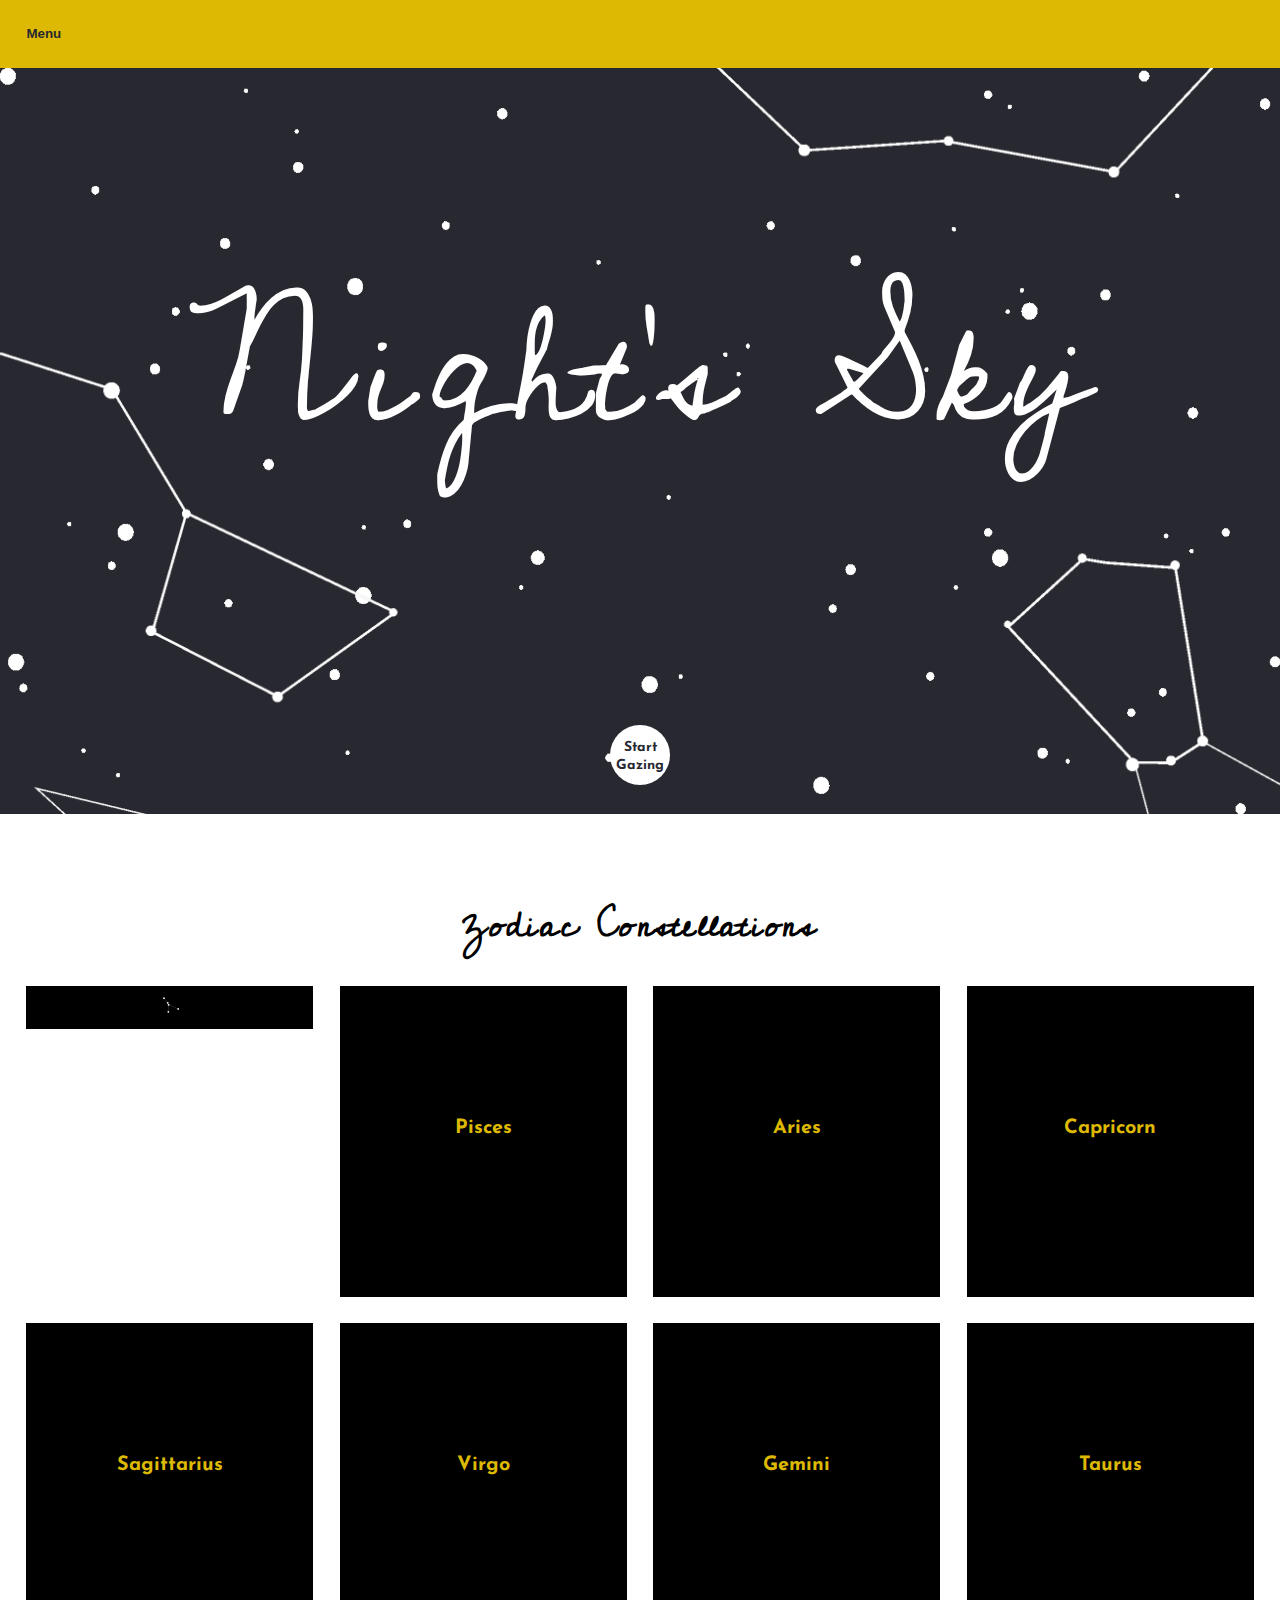
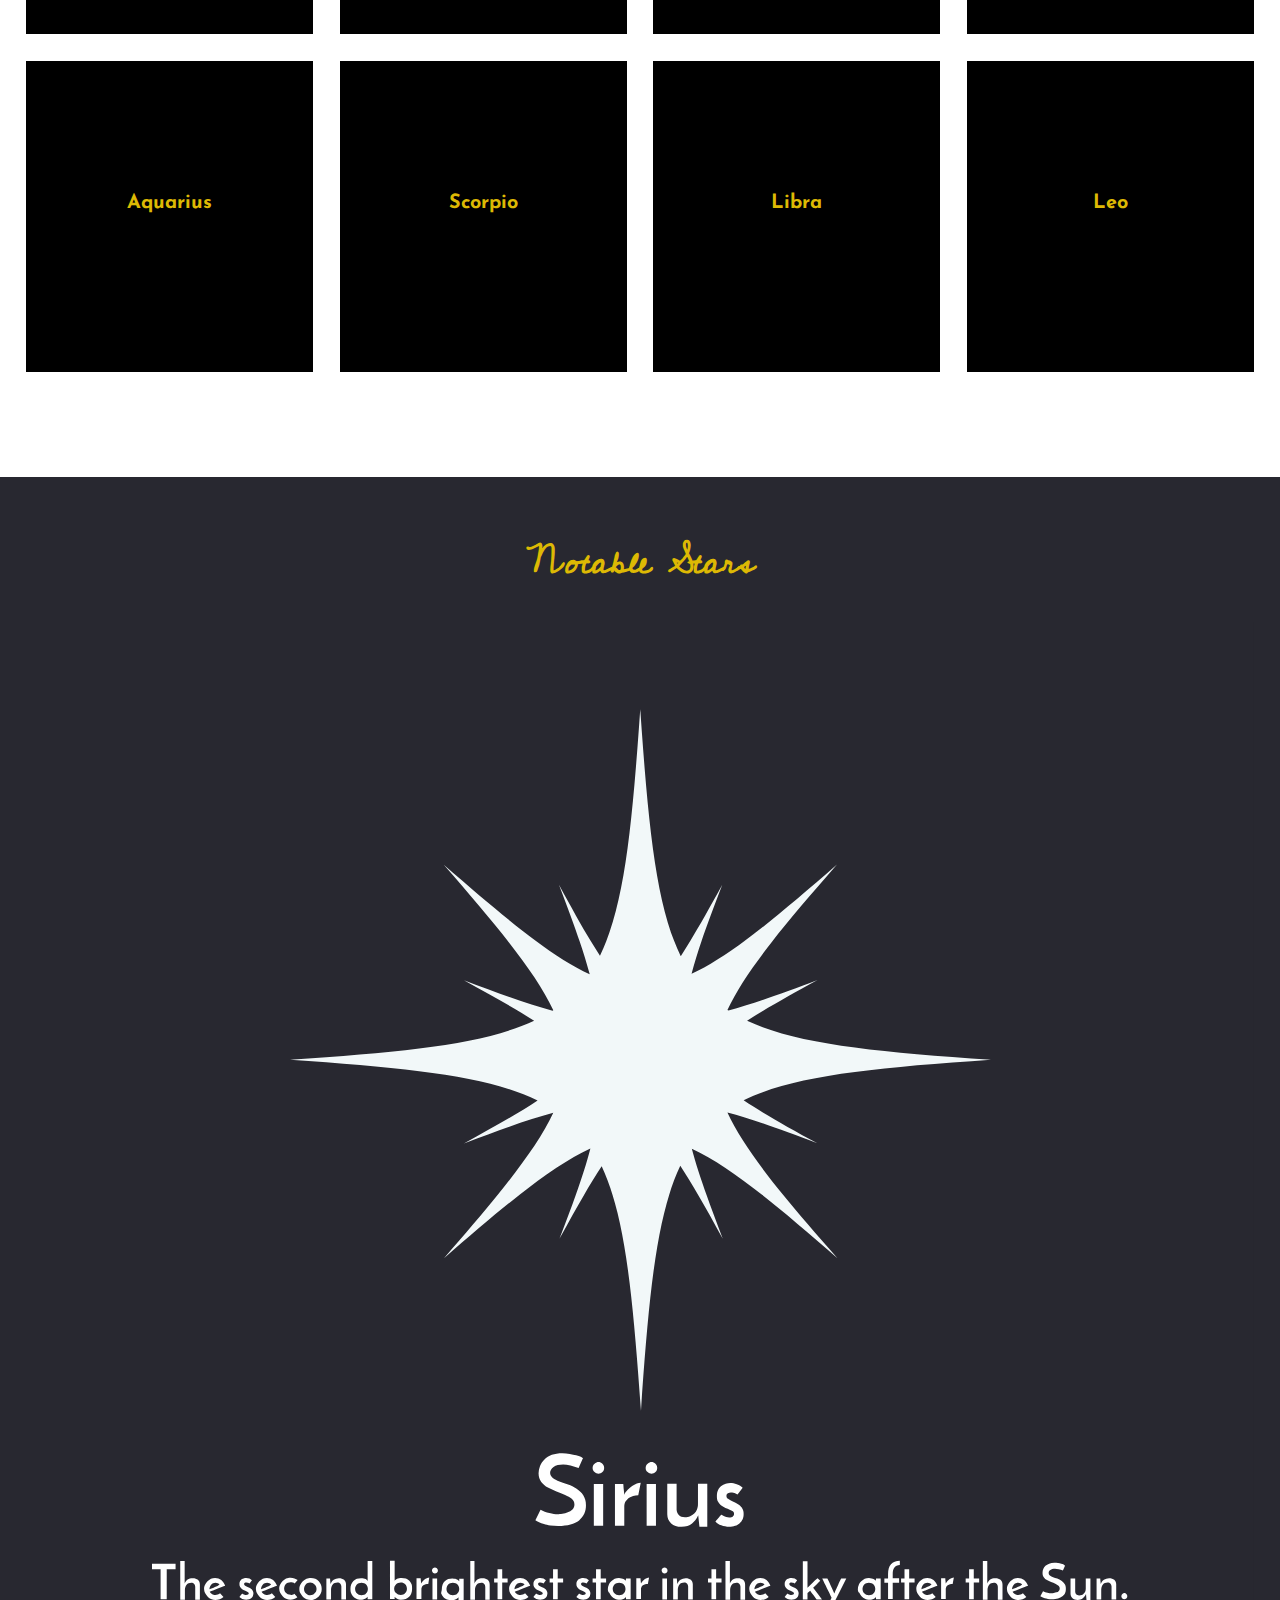
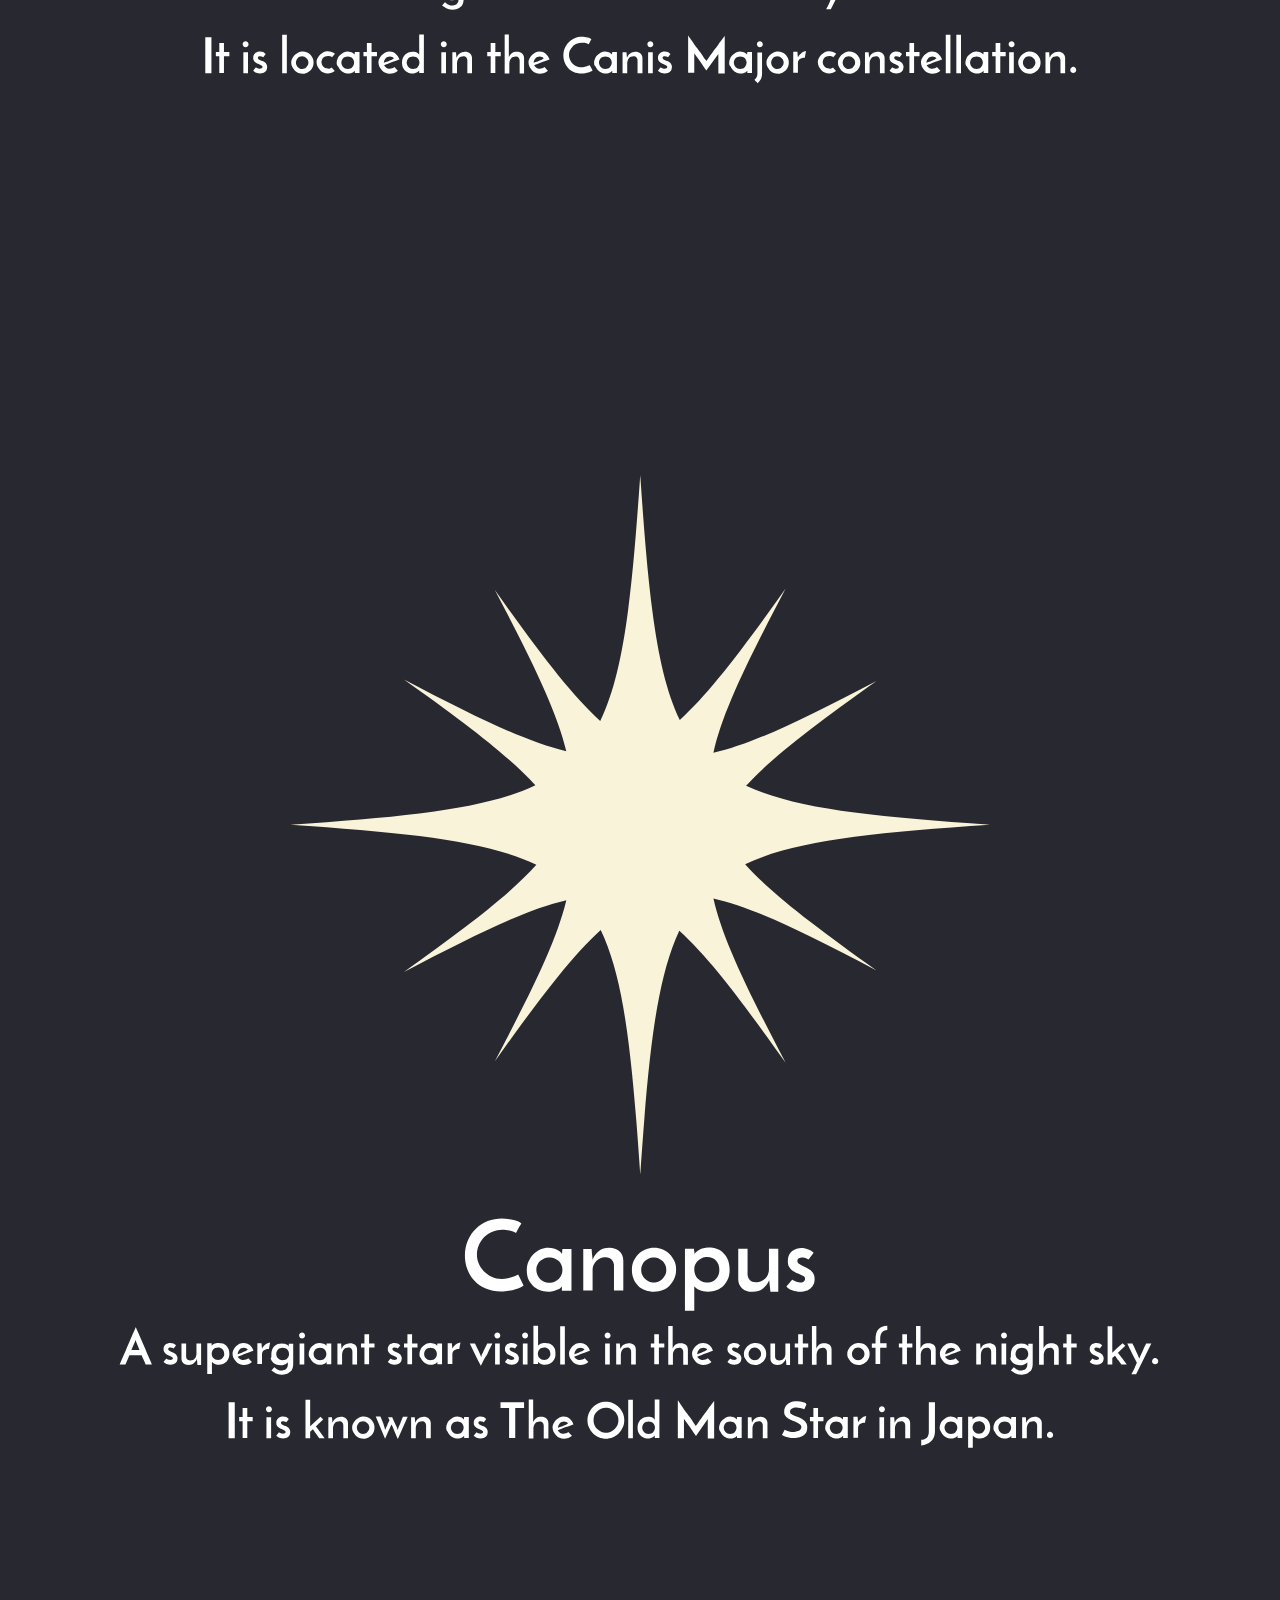
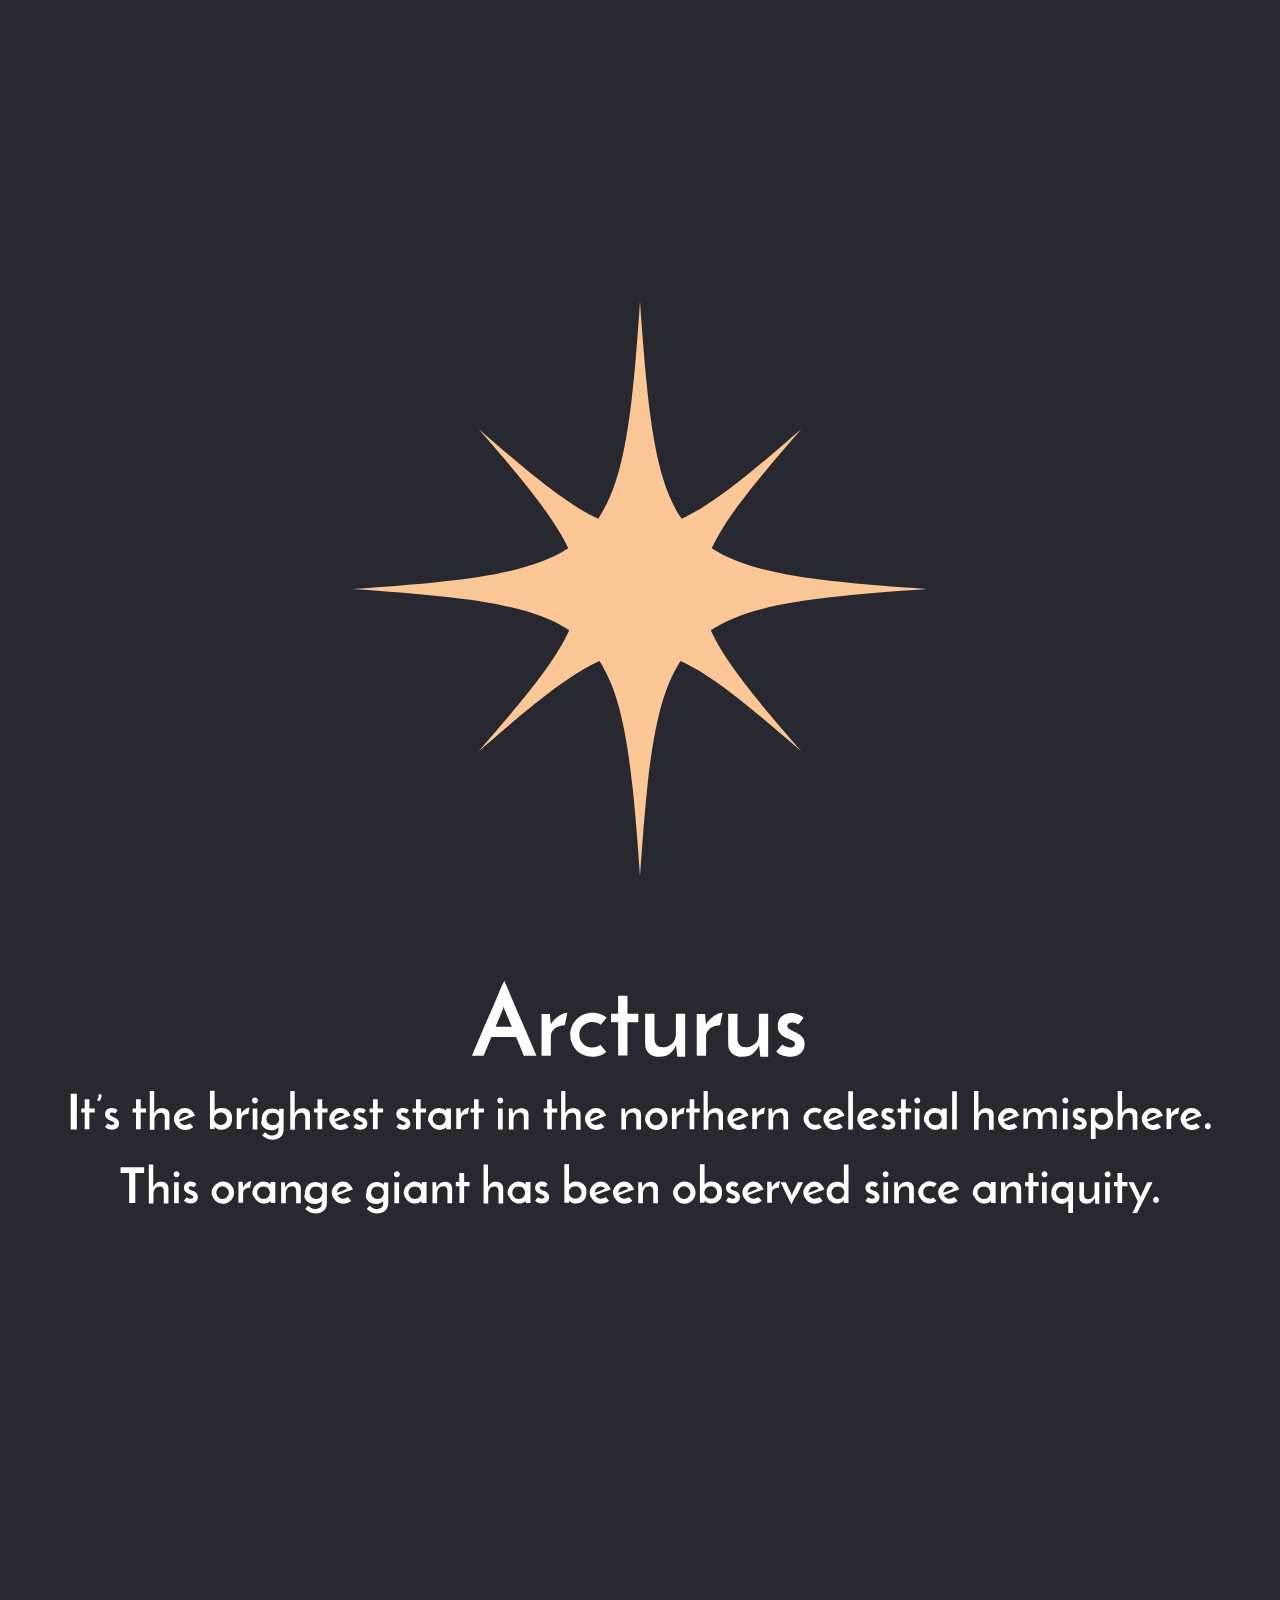
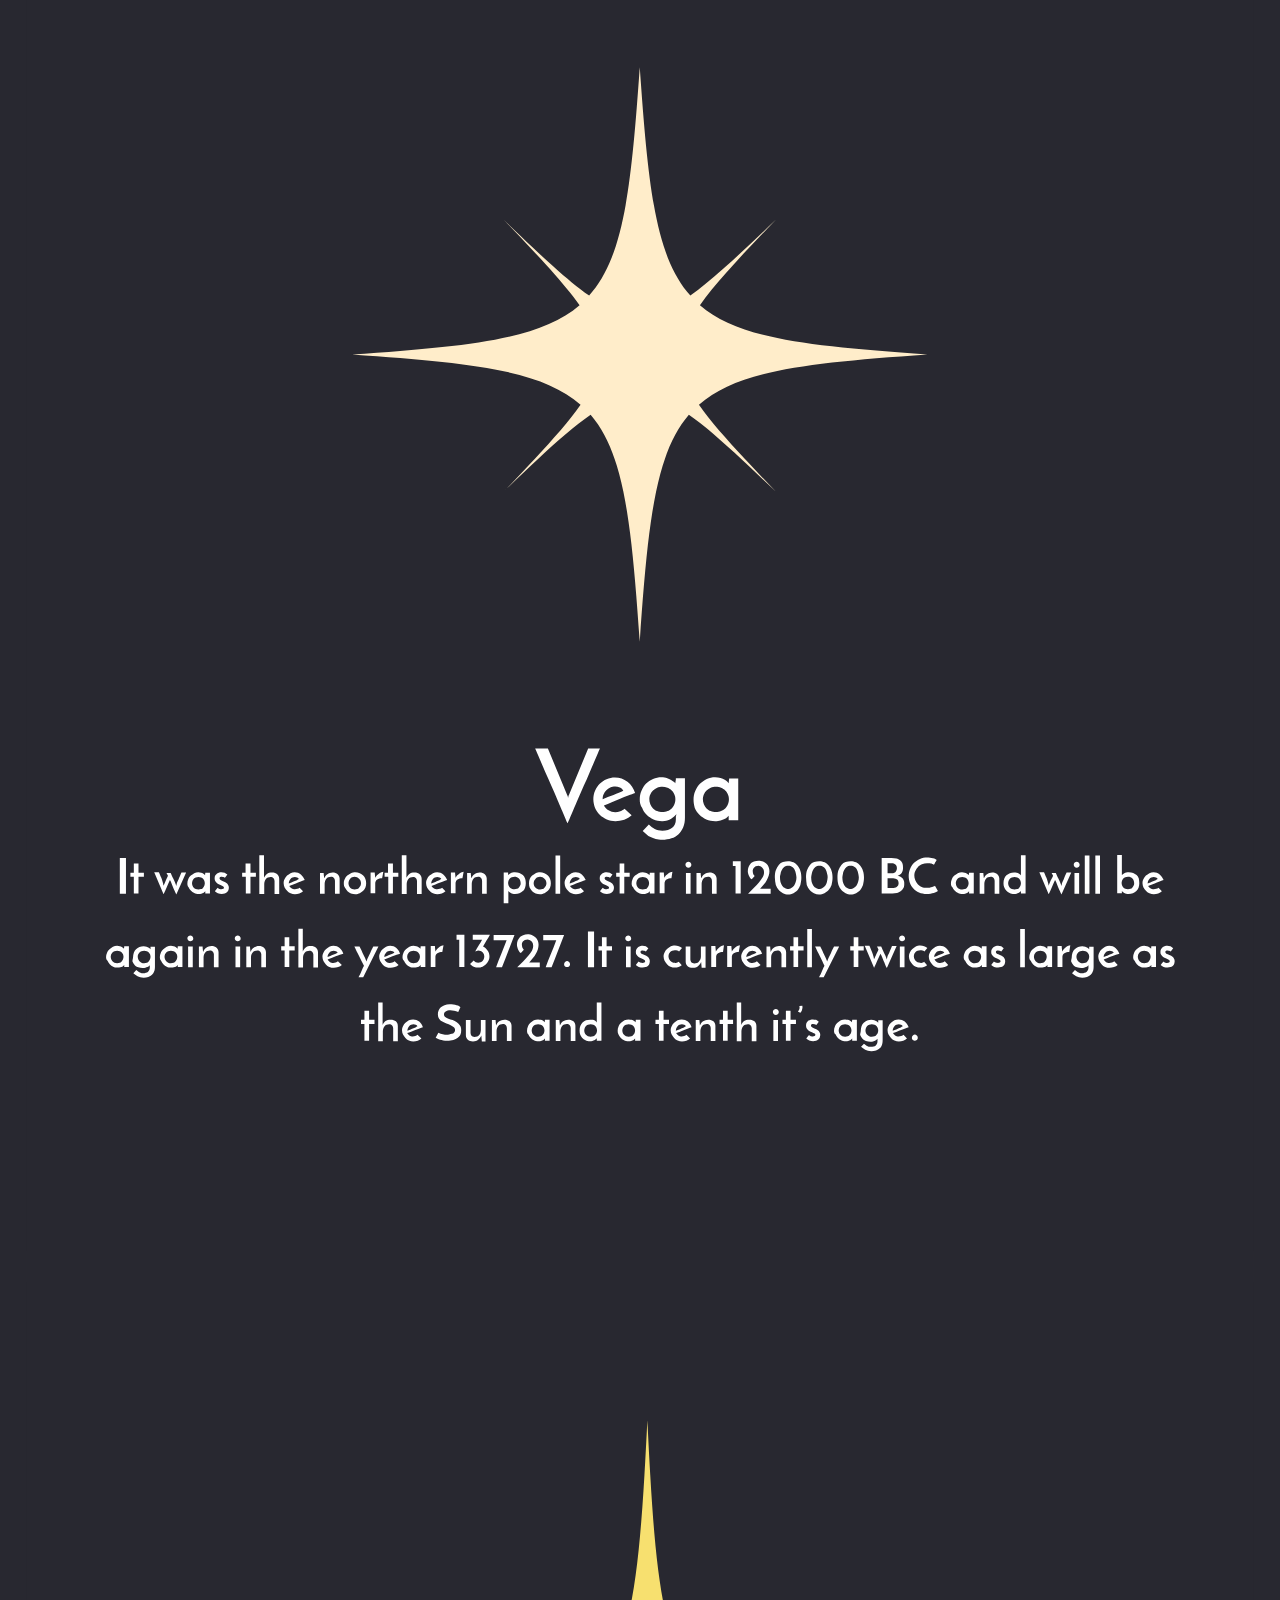
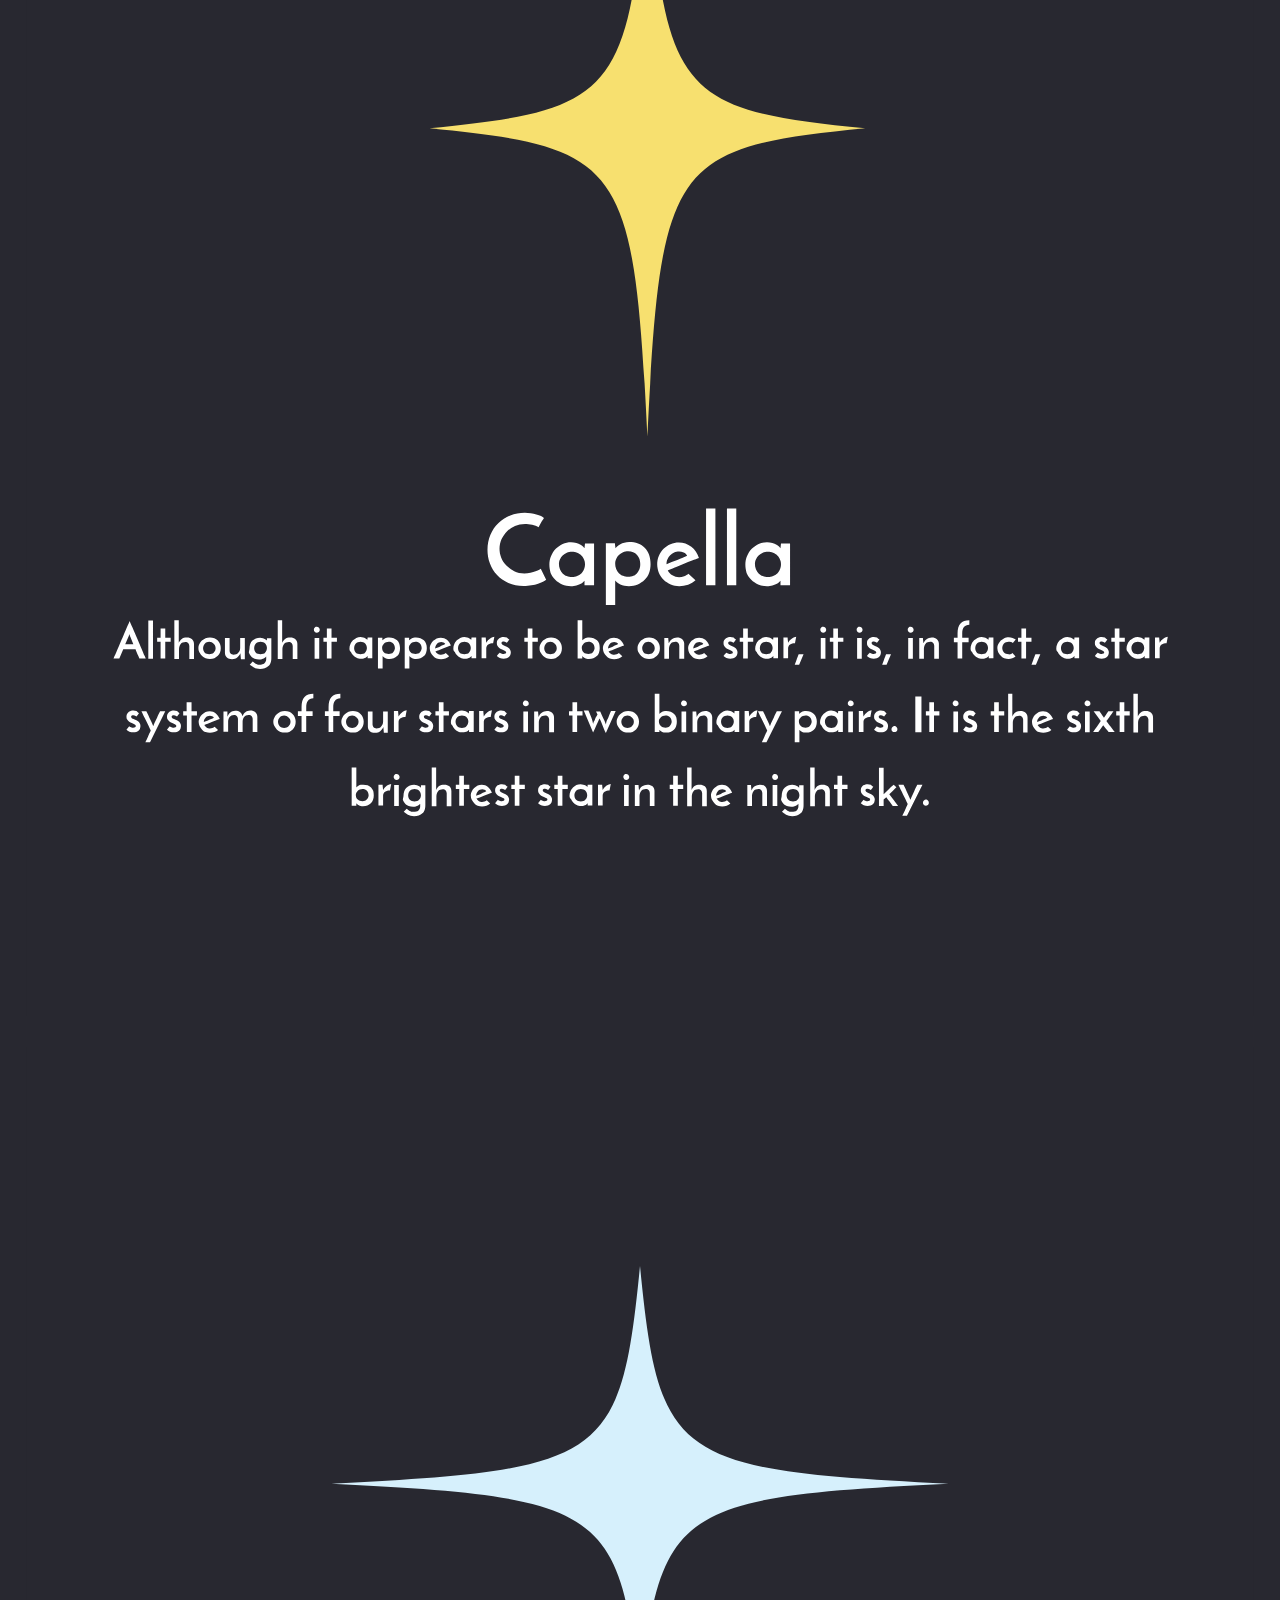
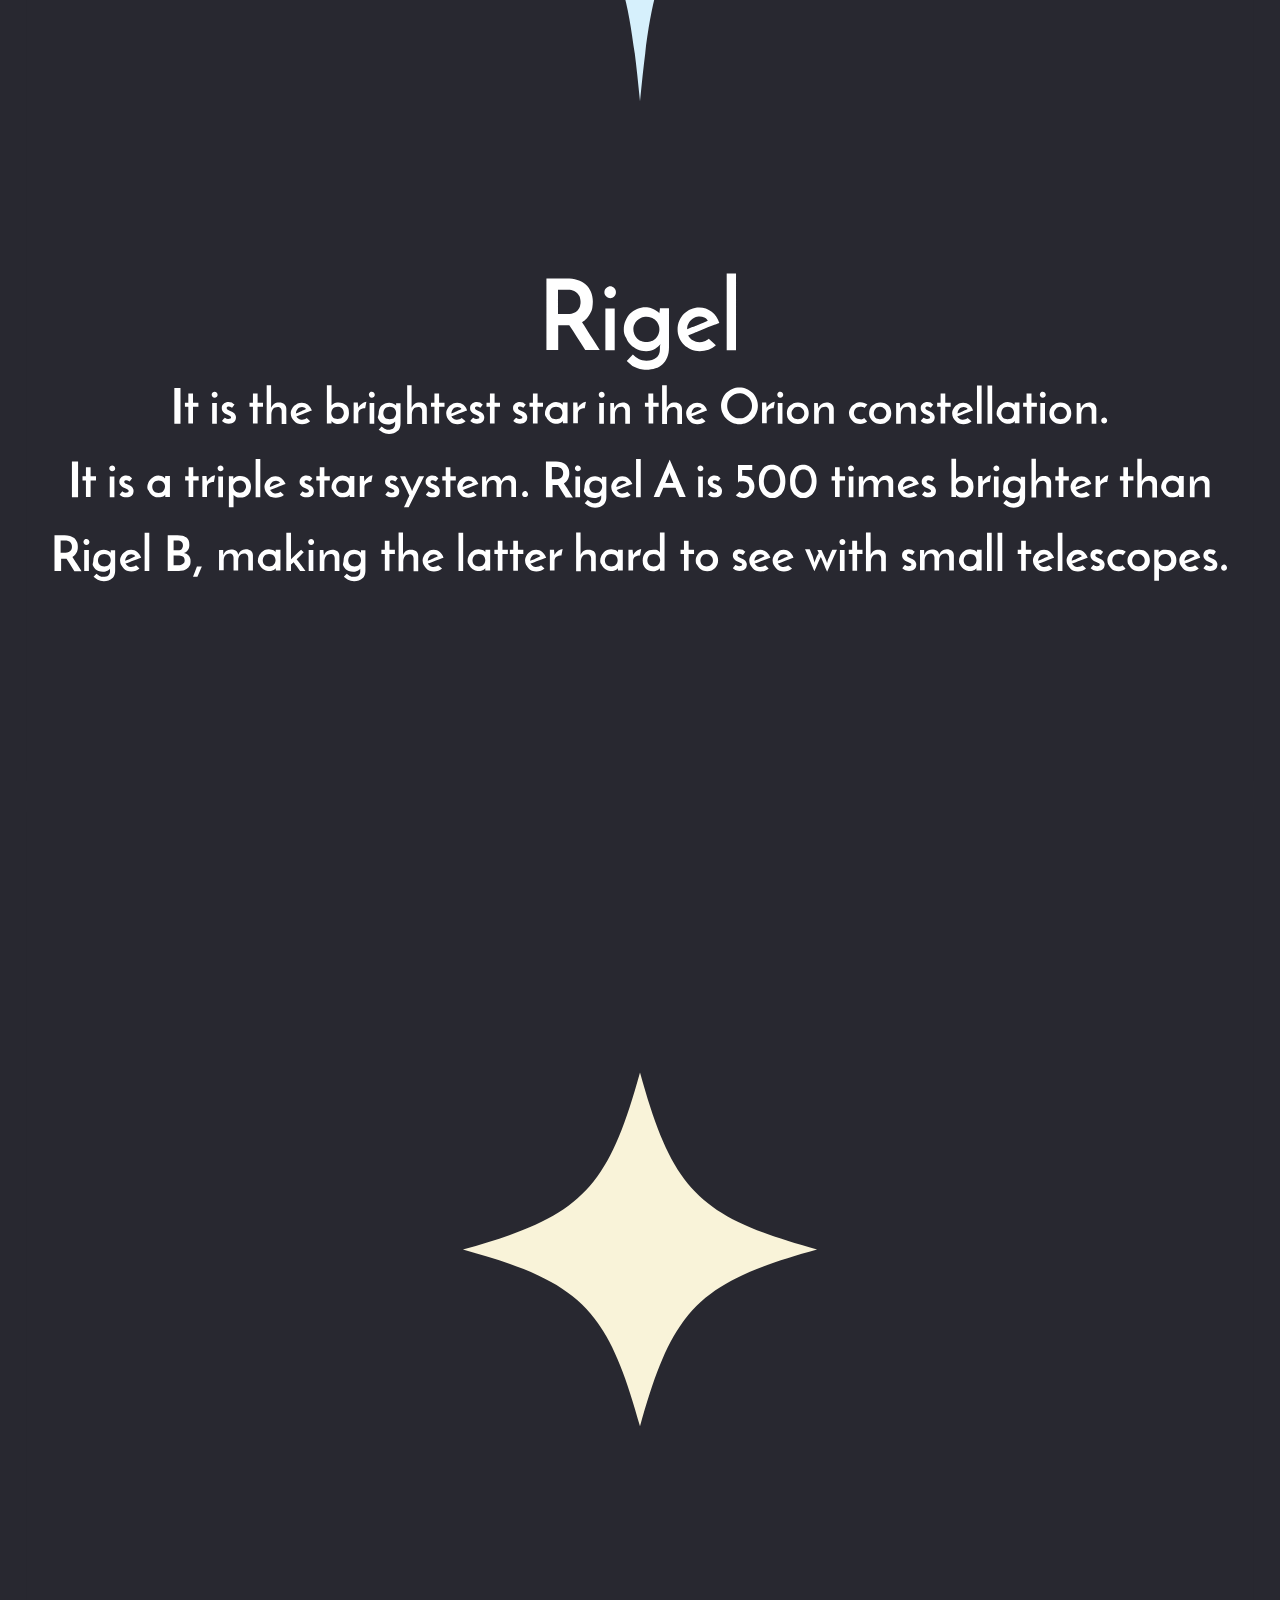
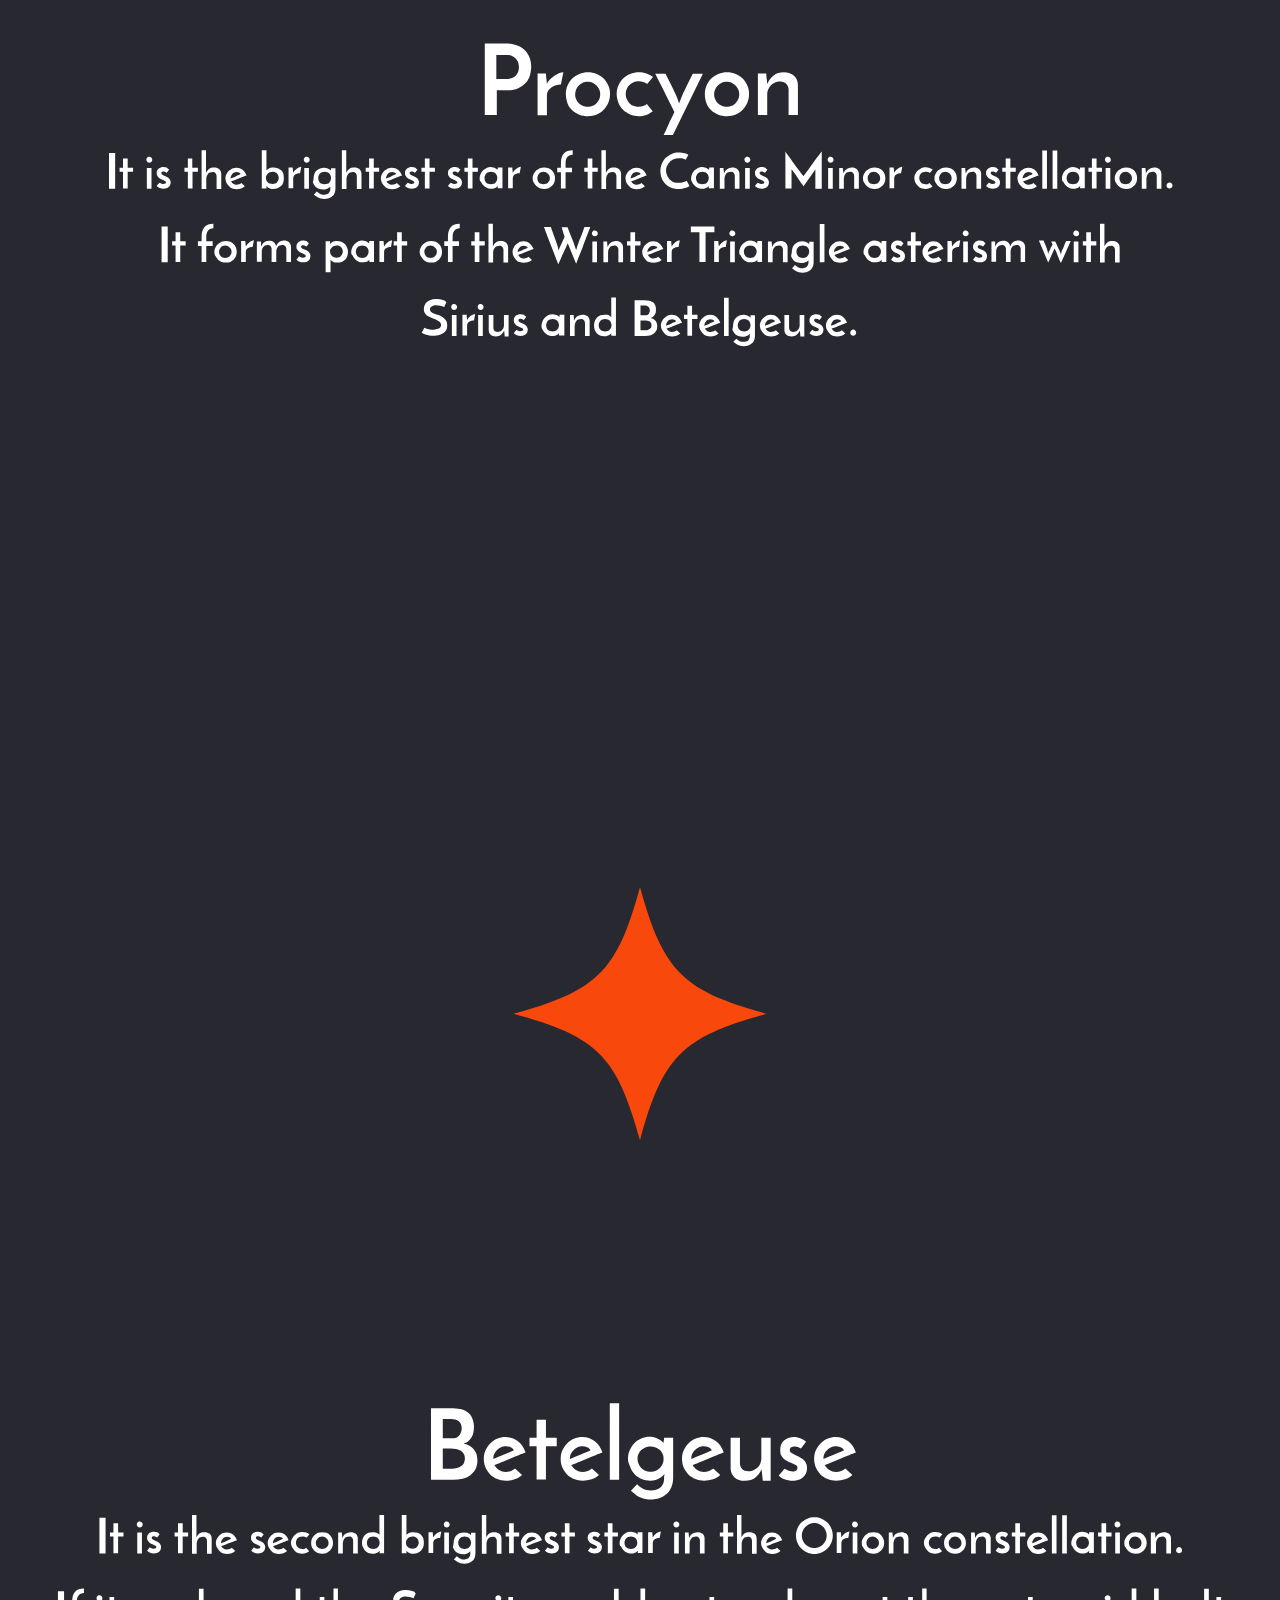
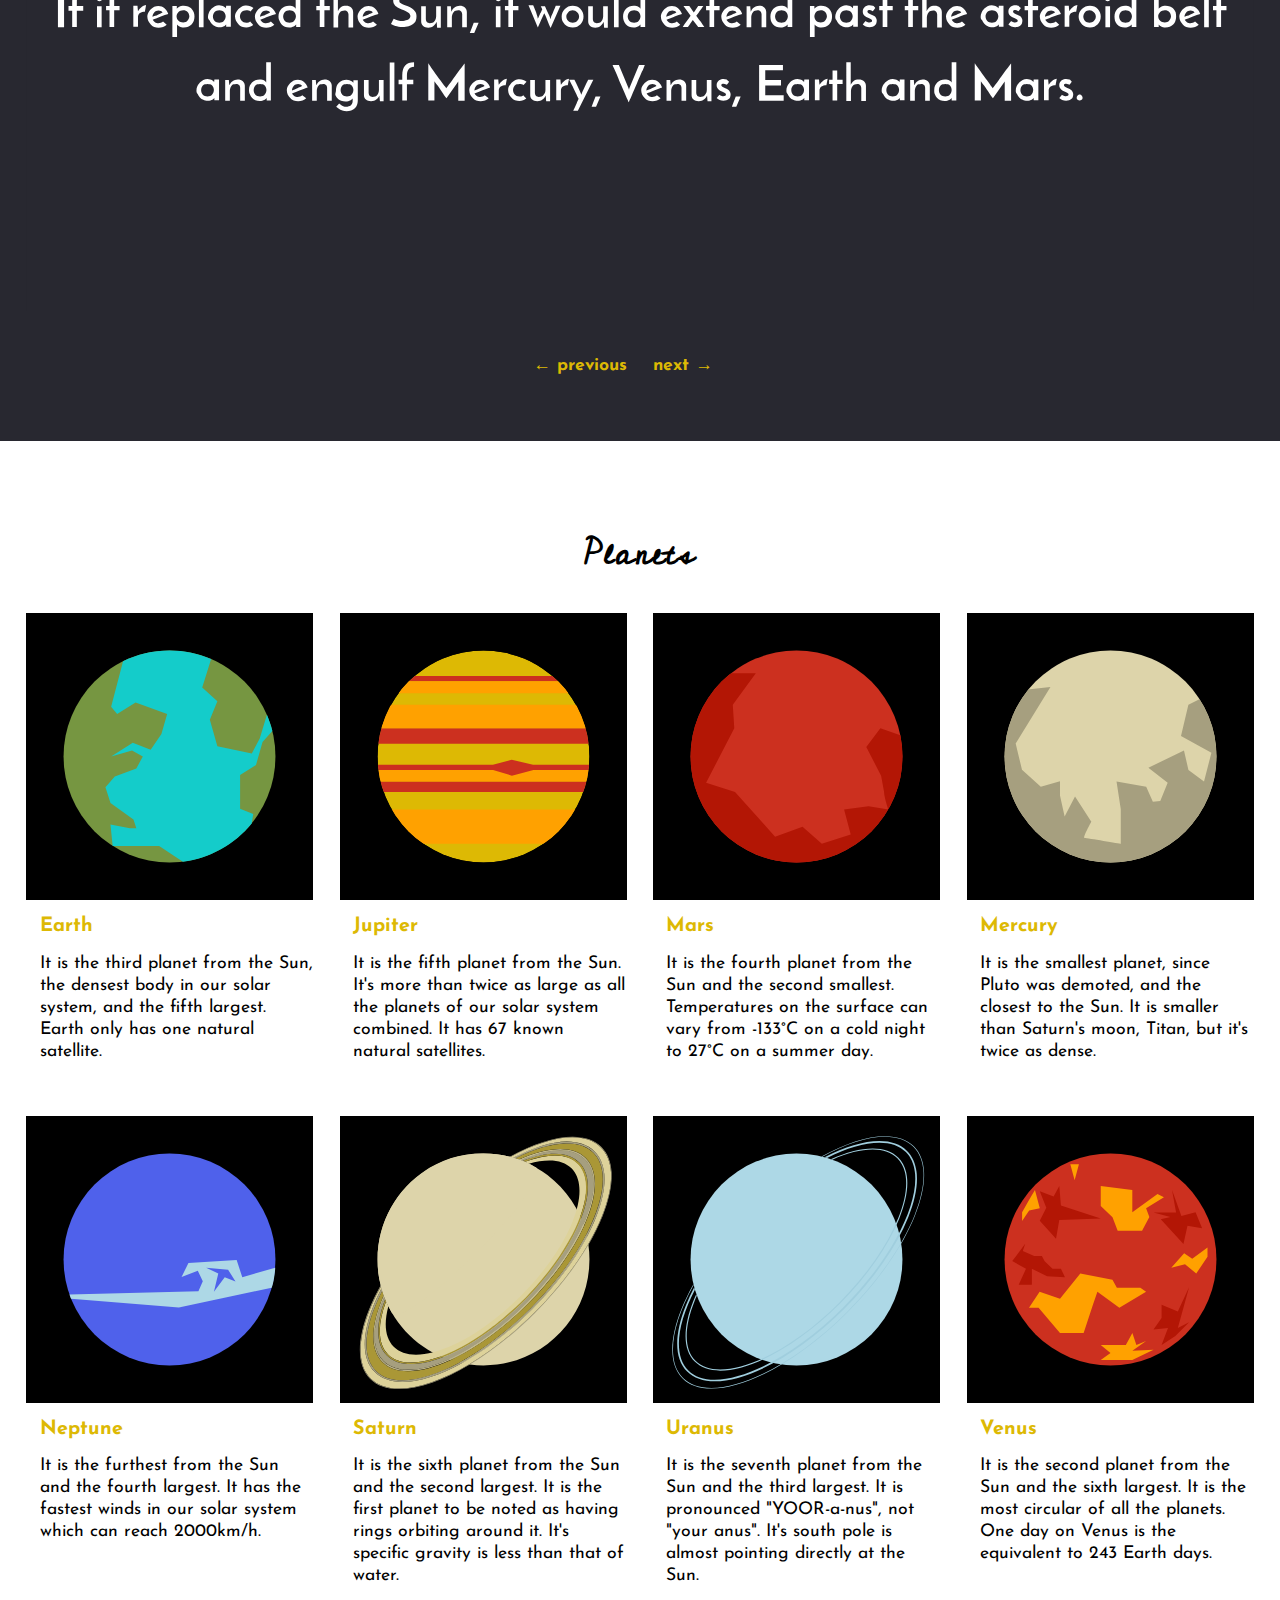
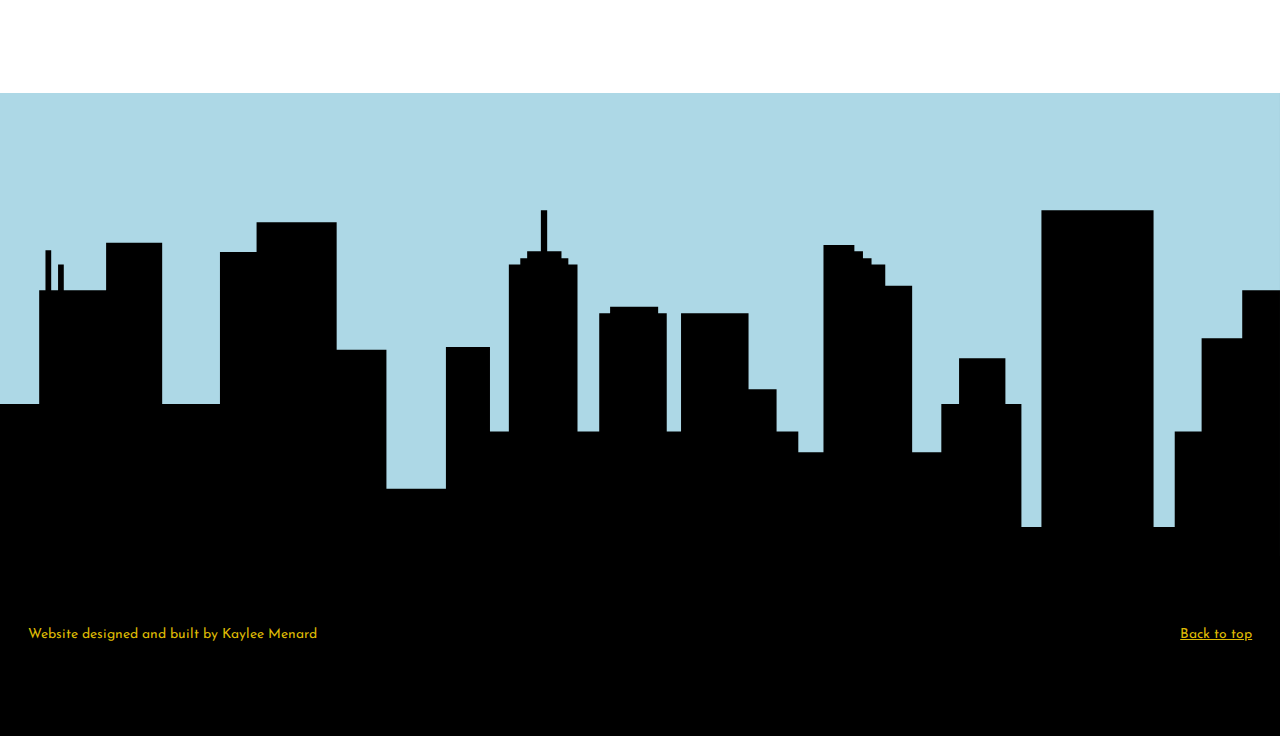
==== commit 9d93c606: "Break from thumbnails, simplified unit classes in html" ====
--- a/index.html
+++ b/index.html
@@ -58,42 +58,42 @@
 		<article id="zodiac">
 			<h2 class="text-center island pad-t-2 push-0">Zodiac Constellations</h2>
 			<ul class="thumbnails grid gutter-1-2 pad-b push-2">	
-				<li class="unit unit-xs-1 unit-s-1 unit-m-1-3 unit-l-1-4 gutter-1-2 pad-b">
+				<li class="unit xs-1 s-1 m-1-3 l-1-4 gutter-1-2 pad-b">
 					<a class="preview-img" href="images/zodiac_01.svg">
 						<p class="preview-text">Cancer</p>
 					</a>
 				</li>
-				<li class="unit unit-xs-1 unit-s-1 unit-m-1-3 unit-l-1-4 gutter-1-2 pad-b">
+				<li class="unit xs-1 s-1 m-1-3 l-1-4 gutter-1-2 pad-b">
 					<a href="images/zodiac_02.svg"><h4 class="preview">Pisces</h4></a>
 				</li>
-				<li class="unit unit-xs-1 unit-s-1 unit-m-1-3 unit-l-1-4 gutter-1-2 pad-b">
+				<li class="unit xs-1 s-1 m-1-3 l-1-4 gutter-1-2 pad-b">
 					<a href="images/zodiac-03.svg"><h4 class="preview">Aries</h4></a>
 				</li>
-				<li class="unit unit-xs-1 unit-s-1 unit-m-1-3 unit-l-1-4 gutter-1-2 pad-b">
+				<li class="unit xs-1 s-1 m-1-3 l-1-4 gutter-1-2 pad-b">
 					<a href="images/zodiac-04.svg"><h4 class="preview">Capricorn</h4></a>
 				</li>
-				<li class="unit unit-xs-1 unit-s-1 unit-m-1-3 unit-l-1-4 gutter-1-2 pad-b">
+				<li class="unit xs-1 s-1 m-1-3 l-1-4 gutter-1-2 pad-b">
 					<a href="images/zodiac-05.svg"><h4 class="preview">Sagittarius</h4></a>
 				</li>
-				<li class="unit unit-xs-1 unit-s-1 unit-m-1-3 unit-l-1-4 gutter-1-2 pad-b">
+				<li class="unit xs-1 s-1 m-1-3 l-1-4 gutter-1-2 pad-b">
 					<a href="images/zodiac-06.svg"><h4 class="preview">Virgo</h4></a>
 				</li>
-				<li class="unit unit-xs-1 unit-s-1 unit-m-1-3 unit-l-1-4 gutter-1-2 pad-b">
+				<li class="unit xs-1 s-1 m-1-3 l-1-4 gutter-1-2 pad-b">
 					<a href="images/zodiac-07.svg"><h4 class="preview">Gemini</h4></a>
 				</li>
-				<li class="unit unit-xs-1 unit-s-1 unit-m-1-3 unit-l-1-4 gutter-1-2 pad-b">
+				<li class="unit xs-1 s-1 m-1-3 l-1-4 gutter-1-2 pad-b">
 					<a href="images/zodiac-08.svg"><h4 class="preview">Taurus</h4></a>	
 				</li>
-				<li class="unit unit-xs-1 unit-s-1 unit-m-1-3 unit-l-1-4 gutter-1-2 pad-b">
+				<li class="unit xs-1 s-1 m-1-3 l-1-4 gutter-1-2 pad-b">
 					<a href="images/zodiac-09.svg"><h4 class="preview">Aquarius</h4></a>
 				</li>
-				<li class="unit unit-xs-1 unit-s-1 unit-m-1-3 unit-l-1-4 gutter-1-2 pad-b">
+				<li class="unit xs-1 s-1 m-1-3 l-1-4 gutter-1-2 pad-b">
 					<a href="images/zodiac-10.svg"><h4 class="preview">Scorpio</h4></a>
 				</li>
-				<li class="unit unit-xs-1 unit-s-1 unit-m-1-3 unit-l-1-4 gutter-1-2 pad-b">
+				<li class="unit xs-1 s-1 m-1-3 l-1-4 gutter-1-2 pad-b">
 					<a href="images/zodiac-11.svg"><h4 class="preview">Libra</h4></a>
 				</li>
-				<li class="unit unit-xs-1 unit-s-1 unit-m-1-3 unit-l-1-4 gutter-1-2 pad-b">
+				<li class="unit xs-1 s-1 m-1-3 l-1-4 gutter-1-2 pad-b">
 					<a href="images/zodiac-12.svg"><h4 class="preview">Leo</h4></a>
 				</li>			
 			</ul>
@@ -109,7 +109,7 @@
 		</article>	
 <!--  Notable Stars Slideshow -->
 		<article class="star-slideshow grid island push" id="stars">
-			<h2 class="star-h2 unit unit-xs-1 unit-s-1 unit-m-1 unit-l-1 text-center island push-0 yellow">Notable Stars</h2>
+			<h2 class="star-h2 unit xs-1 s-1 m-1 l-1 text-center island push-0 yellow">Notable Stars</h2>
 			<div class="cycle-slideshow" data-cycle-fx=scrollHorz data-cycle-timeout=0 data-cycle-prev="#prev" data-cycle-next="#next">
 				<img class="pad-b" src="images/star-slideshow-1.svg" alt="Graphic illustration of the star, Sirus, and a brief description" />
 				<img class="pad-b" src="images/star-slideshow-2.svg" alt="Graphic illustration of the star, Canopus, and a brief description" />
@@ -120,11 +120,11 @@
 				<img class="pad-b" src="images/star-slideshow-7.svg" alt="Graphic illustration of the star, Procyon, and a brief description" />
 				<img class="pad-b" src="images/star-slideshow-8.svg" alt="Graphic illustration of the star, Betelgeuse, and a brief description" />
 			</div>
-			<div class="slideshow-directors unit unit-xs-1 unit-s-1 unit-m-1 unit-l-1">
+			<div class="slideshow-directors unit xs-1 s-1 m-1 l-1">
 				<span style="cursor:pointer">
 					<div class="grid pad-b">
-						<a class="unit unit-xs-1-2 unit-s-1-2 unit-m-1-2 unit-l-1-2 island-1-2 yellow" id="prev">&#8592; previous</a>
-						<a class="unit unit-xs-1-2 unit-s-1-2 unit-m-1-2 unit-l-1-2 island-1-2 yellow" id="next">next &#8594;</a>	
+						<a class="unit xs-1-2 s-1-2 m-1-2 l-1-2 island-1-2 yellow" id="prev">&#8592; previous</a>
+						<a class="unit xs-1-2 s-1-2 m-1-2 l-1-2 island-1-2 yellow" id="next">next &#8594;</a>	
 					</div>
 				</span>
 			</div>			
@@ -133,73 +133,73 @@
 		<article id="planets">
 			<h2 class="text-center pad-t-2 pad-b push-0">Planets</h2>
 			<ul class="grid gutter-1-2 pad-b-2">
-				<li class="unit unit-xs-1 unit-s-1 unit-m-1-2 unit-l-1-4 gutter-1-2 pad-b">
-					<div class="grid">
-						<img class="planet-img unit unit-xs-1 unit-s-1 unit-m-1-2 unit-l-1 pad-b-1-2" src="images/planet-img_earth.svg" alt="Graphic illustration of the planet Earth">
-						<div class="planet-info unit unit-xs-1 unit-s-1 unit-m-1-2 unit-l-1">
+				<li class="unit xs-1 s-1 m-1-2 l-1-4 gutter-1-2 pad-b">
+					<div class="grid">
+						<img class="planet-img unit xs-1 s-1 m-1-2 l-1 pad-b-1-2" src="images/planet-img_earth.svg" alt="Graphic illustration of the planet Earth">
+						<div class="planet-info unit xs-1 s-1 m-1-2 l-1">
 							<h4 class="push-1-2">Earth</h4>
 							<p>It is the third planet from the Sun, the densest body in our solar system, and the fifth largest. Earth only has one natural satellite.</p>
 						</div>
 					</div>	
 				</li>
-				<li class="unit unit-xs-1 unit-s-1 unit-m-1-2 unit-l-1-4 gutter-1-2 pad-b">
-					<div class="grid">
-						<img class="planet-img unit unit-xs-1 unit-s-1 unit-m-1-2 unit-l-1 pad-b-1-2" src="images/planet-img_jupiter.svg" alt="Graphic illustration of the planet Jupiter">
-						<div class="planet-info unit unit-xs-1 unit-s-1 unit-m-1-2 unit-l-1">
+				<li class="unit xs-1 s-1 m-1-2 l-1-4 gutter-1-2 pad-b">
+					<div class="grid">
+						<img class="planet-img unit xs-1 s-1 m-1-2 l-1 pad-b-1-2" src="images/planet-img_jupiter.svg" alt="Graphic illustration of the planet Jupiter">
+						<div class="planet-info unit xs-1 s-1 m-1-2 l-1">
 							<h4 class="push-1-2">Jupiter</h4>
 							<p>It is the fifth planet from the Sun. It's more than twice as large as all the planets of our solar system combined. It has 67 known natural satellites.</p>
 						</div>
 					</div>	
 				</li>
-				<li class="unit unit-xs-1 unit-s-1 unit-m-1-2 unit-l-1-4 gutter-1-2 pad-b">
-					<div class="grid">
-						<img class="planet-img unit unit-xs-1 unit-s-1 unit-m-1-2 unit-l-1 pad-b-1-2" src="images/planet-img_mars.svg" alt="Graphic illustration of the planet mars">
-						<div class="planet-info unit unit-xs-1 unit-s-1 unit-m-1-2 unit-l-1">
+				<li class="unit xs-1 s-1 m-1-2 l-1-4 gutter-1-2 pad-b">
+					<div class="grid">
+						<img class="planet-img unit xs-1 s-1 m-1-2 l-1 pad-b-1-2" src="images/planet-img_mars.svg" alt="Graphic illustration of the planet mars">
+						<div class="planet-info unit xs-1 s-1 m-1-2 l-1">
 							<h4 class="push-1-2">Mars</h4>
 							<p>It is the fourth planet from the Sun and the second smallest. Temperatures on the surface can vary from &#45;133&deg;C on a cold night to 27&deg;C on a summer day.</p>
 						</div>
 					</div>	
 				</li>
-				<li class="unit unit-xs-1 unit-s-1 unit-m-1-2 unit-l-1-4 gutter-1-2 pad-b">
-					<div class="grid">
-						<img class="planet-img unit unit-xs-1 unit-s-1 unit-m-1-2 unit-l-1 pad-b-1-2" src="images/planet-img_mercury.svg" alt="Graphic illustration of the planet Mercury">
-						<div class="planet-info unit unit-xs-1 unit-s-1 unit-m-1-2 unit-l-1">
+				<li class="unit xs-1 s-1 m-1-2 l-1-4 gutter-1-2 pad-b">
+					<div class="grid">
+						<img class="planet-img unit xs-1 s-1 m-1-2 l-1 pad-b-1-2" src="images/planet-img_mercury.svg" alt="Graphic illustration of the planet Mercury">
+						<div class="planet-info unit xs-1 s-1 m-1-2 l-1">
 							<h4 class="push-1-2">Mercury</h4>
 							<p>It is the smallest planet, since Pluto was demoted, and the closest to the Sun. It is smaller than Saturn's moon, Titan, but it's twice as dense.</p>
 						</div>
 					</div>	
 				</li>
-				<li class="unit unit-xs-1 unit-s-1 unit-m-1-2 unit-l-1-4 gutter-1-2 pad-b">
-					<div class="grid">
-						<img class="planet-img unit unit-xs-1 unit-s-1 unit-m-1-2 unit-l-1 pad-b-1-2" src="images/planet-img_neptune.svg" alt="Graphic illustration of the planet Neptune">
-						<div class="planet-info unit unit-xs-1 unit-s-1 unit-m-1-2 unit-l-1">
+				<li class="unit xs-1 s-1 m-1-2 l-1-4 gutter-1-2 pad-b">
+					<div class="grid">
+						<img class="planet-img unit xs-1 s-1 m-1-2 l-1 pad-b-1-2" src="images/planet-img_neptune.svg" alt="Graphic illustration of the planet Neptune">
+						<div class="planet-info unit xs-1 s-1 m-1-2 l-1">
 							<h4 class="push-1-2">Neptune</h4>
 							<p>It is the furthest from the Sun and the fourth largest. It has the fastest winds in our solar system which can reach 2000km/h.</p>
 						</div>
 					</div>	
 				</li>
-				<li class="unit unit-xs-1 unit-s-1 unit-m-1-2 unit-l-1-4 gutter-1-2 pad-b">
-					<div class="grid">
-						<img class="planet-img unit unit-xs-1 unit-s-1 unit-m-1-2 unit-l-1 pad-b-1-2" src="images/planet-img_saturn.svg" alt="Graphic illustration of the planet Saturn">
-						<div class="planet-info unit unit-xs-1 unit-s-1 unit-m-1-2 unit-l-1">
+				<li class="unit xs-1 s-1 m-1-2 l-1-4 gutter-1-2 pad-b">
+					<div class="grid">
+						<img class="planet-img unit xs-1 s-1 m-1-2 l-1 pad-b-1-2" src="images/planet-img_saturn.svg" alt="Graphic illustration of the planet Saturn">
+						<div class="planet-info unit xs-1 s-1 m-1-2 l-1">
 							<h4 class="push-1-2">Saturn</h4>
 							<p>It is the sixth planet from the Sun and the second largest. It is the first planet to be noted as having rings orbiting around it. It's specific gravity is less than that of water.</p>
 						</div>
 					</div>	
 				</li>
-				<li class="unit unit-xs-1 unit-s-1 unit-m-1-2 unit-l-1-4 gutter-1-2 pad-b">
-					<div class="grid">
-						<img class="planet-img unit unit-xs-1 unit-s-1 unit-m-1-2 unit-l-1 pad-b-1-2" src="images/planet-img_uranus.svg" alt="Graphic illustration of the planet Uranus">
-						<div class="planet-info unit unit-xs-1 unit-s-1 unit-m-1-2 unit-l-1">
+				<li class="unit xs-1 s-1 m-1-2 l-1-4 gutter-1-2 pad-b">
+					<div class="grid">
+						<img class="planet-img unit xs-1 s-1 m-1-2 l-1 pad-b-1-2" src="images/planet-img_uranus.svg" alt="Graphic illustration of the planet Uranus">
+						<div class="planet-info unit xs-1 s-1 m-1-2 l-1">
 							<h4 class="push-1-2">Uranus</h4>
 							<p>It is the seventh planet from the Sun and the third largest. It is pronounced "YOOR-a-nus", not "your anus". It's south pole is almost  pointing directly at the Sun.</p>
 						</div>
 					</div>	
 				</li>
-				<li class="unit unit-xs-1 unit-s-1 unit-m-1-2 unit-l-1-4 gutter-1-2 pad-b">
-					<div class="grid">
-						<img class="planet-img unit unit-xs-1 unit-s-1 unit-m-1-2 unit-l-1 pad-b-1-2" src="images/planet-img_venus.svg" alt="Graphic illustration of the planet Venus">
-						<div class="planet-info unit unit-xs-1 unit-s-1 unit-m-1-2 unit-l-1">
+				<li class="unit xs-1 s-1 m-1-2 l-1-4 gutter-1-2 pad-b">
+					<div class="grid">
+						<img class="planet-img unit xs-1 s-1 m-1-2 l-1 pad-b-1-2" src="images/planet-img_venus.svg" alt="Graphic illustration of the planet Venus">
+						<div class="planet-info unit xs-1 s-1 m-1-2 l-1">
 							<h4 class="push-1-2">Venus</h4>
 							<p>It is the second planet from the Sun and the sixth largest. It is the most circular of all the planets. One day on Venus is the equivalent to 243 Earth days.</p>
 						</div>
@@ -270,8 +270,8 @@
 			</svg>
 		</div>
 		<div class="site-info grid">
-			<p class="micro unit unit-xs-1 unit-s-1 unit-m-1 unit-l-1-2">Website designed and built by Kaylee Menard</p>
-			<a href="#top" class="micro unit unit-xs-1 unit-s-1 unit-m-1 unit-l-1-2">Back to top</a>
+			<p class="micro unit xs-1 s-1 m-1 l-1-2">Website designed and built by Kaylee Menard</p>
+			<a href="#top" class="micro unit xs-1 s-1 m-1 l-1-2">Back to top</a>
 		</div>
 	</footer>
 
--- a/css/main.css
+++ b/css/main.css
@@ -455,15 +455,12 @@
 	background-image: url(../images/zodiac_01.svg);
 	background-position: center;
 	background-repeat: no-repeat;
-	background-size: 120%;
-	height: 100px;
-	width: 100px;
 }
 
 .preview-text { 
 	background:#fff;
 	font-weight: bold; 
-	height:100%; 
+	height: 100%;
 	opacity:0;
 	padding-top: 0; 
 	width:auto; 
@@ -473,6 +470,11 @@
 .preview-text { 
 	color: black;
 	opacity:0.6; 
+}
+
+.preview {
+	padding-bottom: 45%;
+	padding-top: 45%; 
 }
 
 .btn-close {
@@ -533,11 +535,6 @@
 	transform: translate(-50%, -50%);
 }
 
-.preview {
-	padding-bottom: 45%;
-	padding-top: 45%; 
-}
-
 /********************************************************** Notable Stars Slideshow */
 .star-slideshow {
 	background-color: #282830;
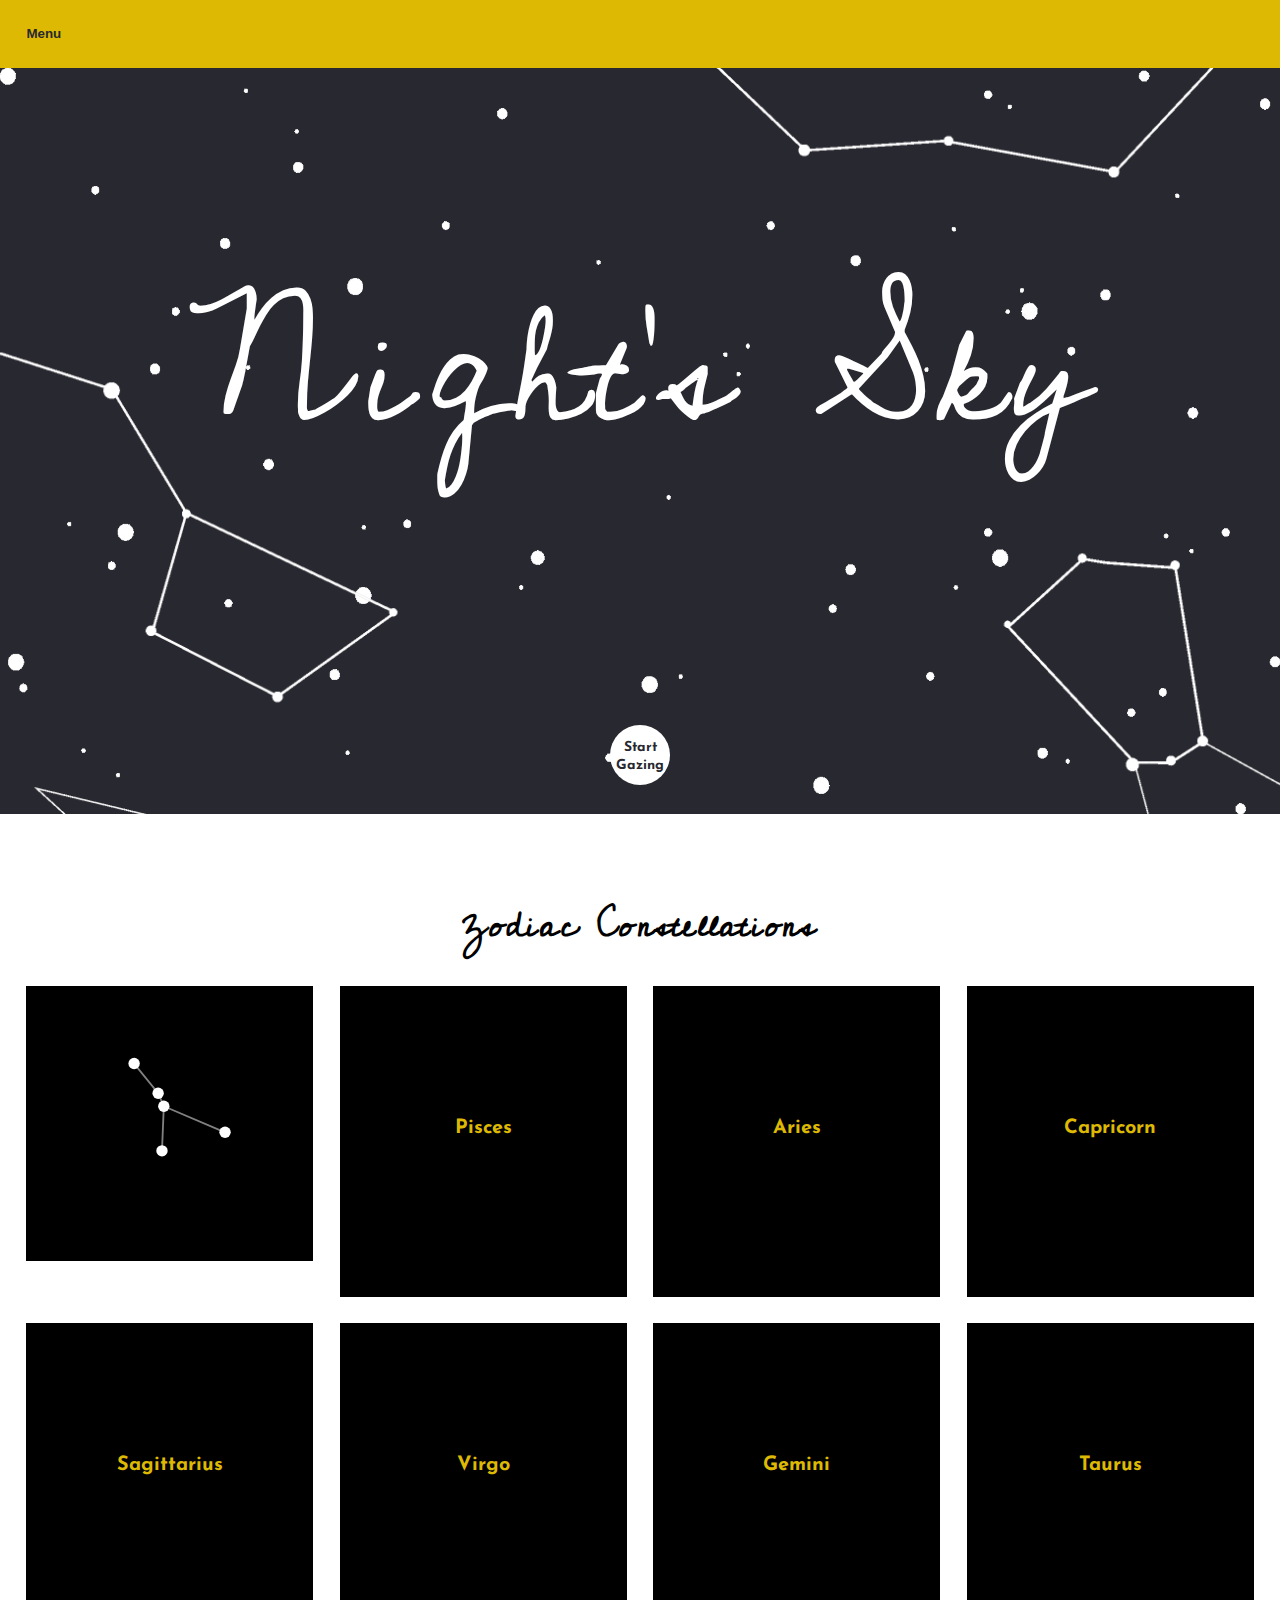
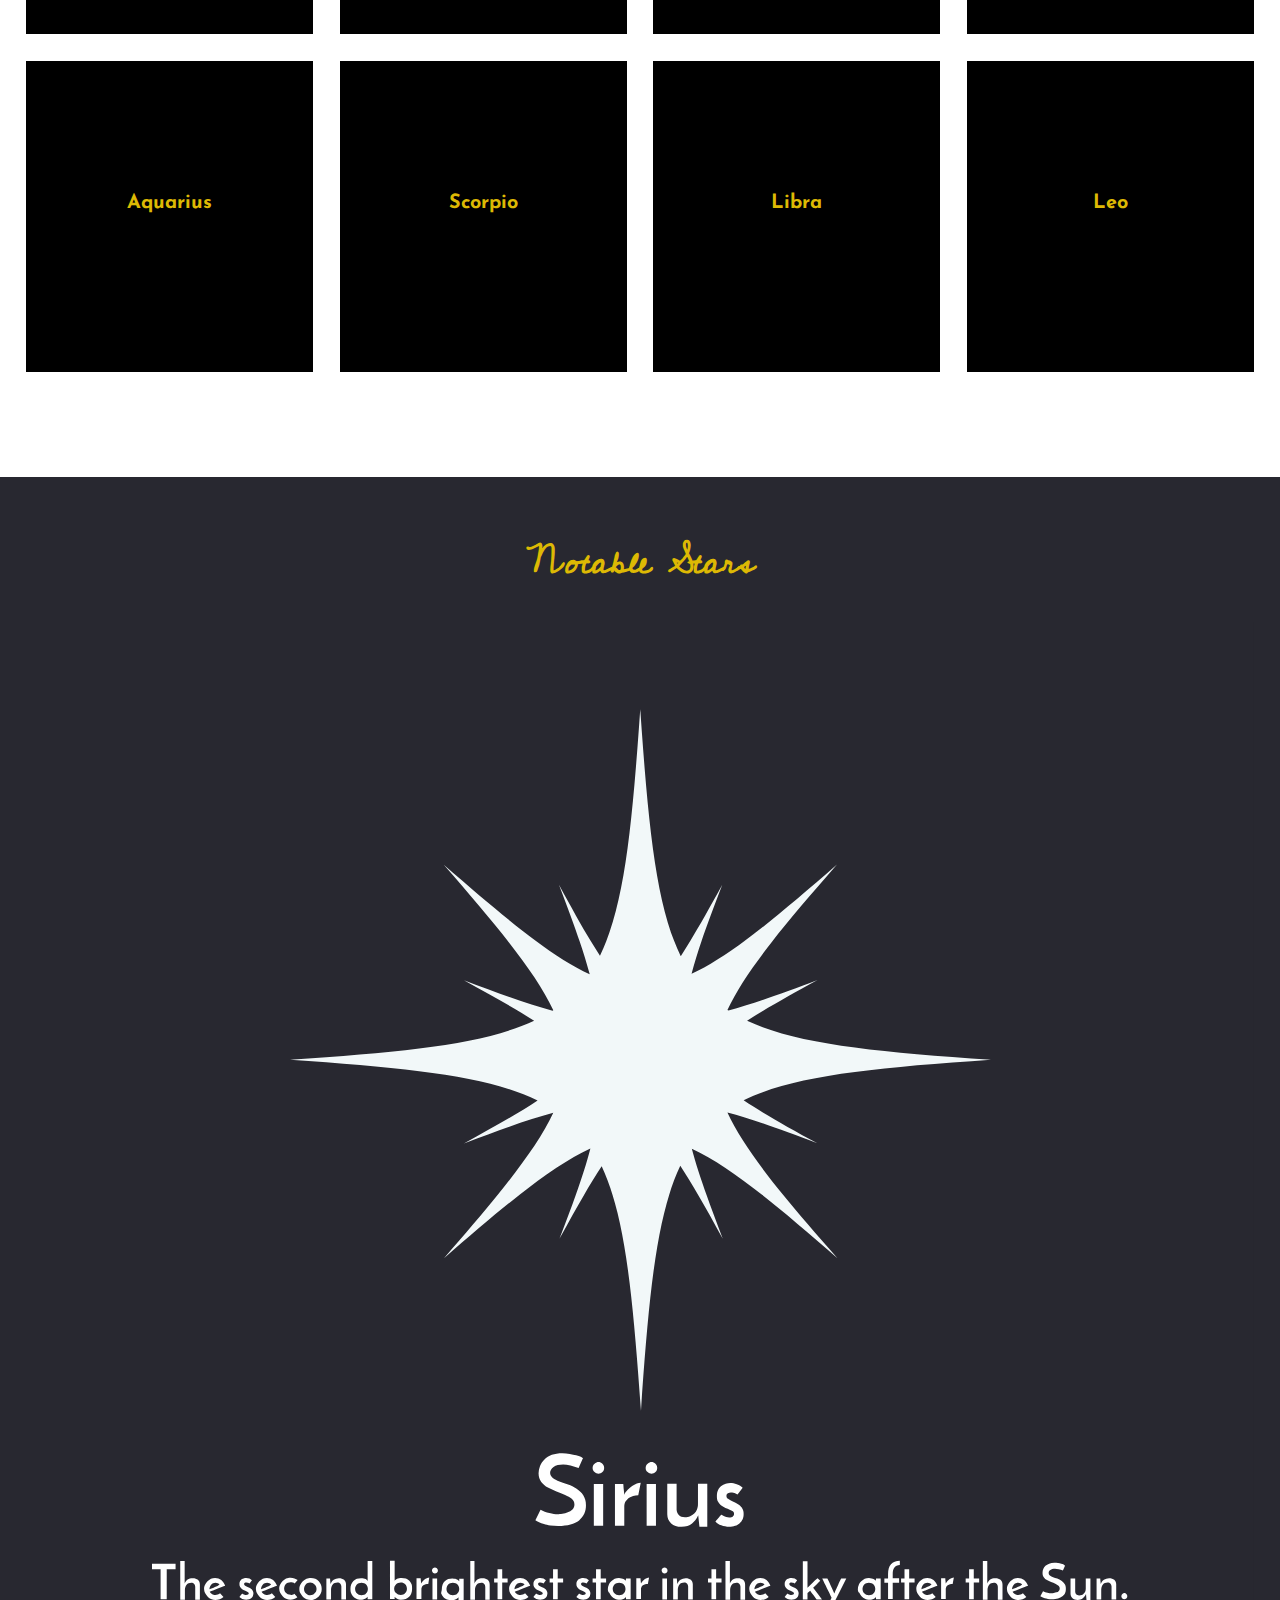
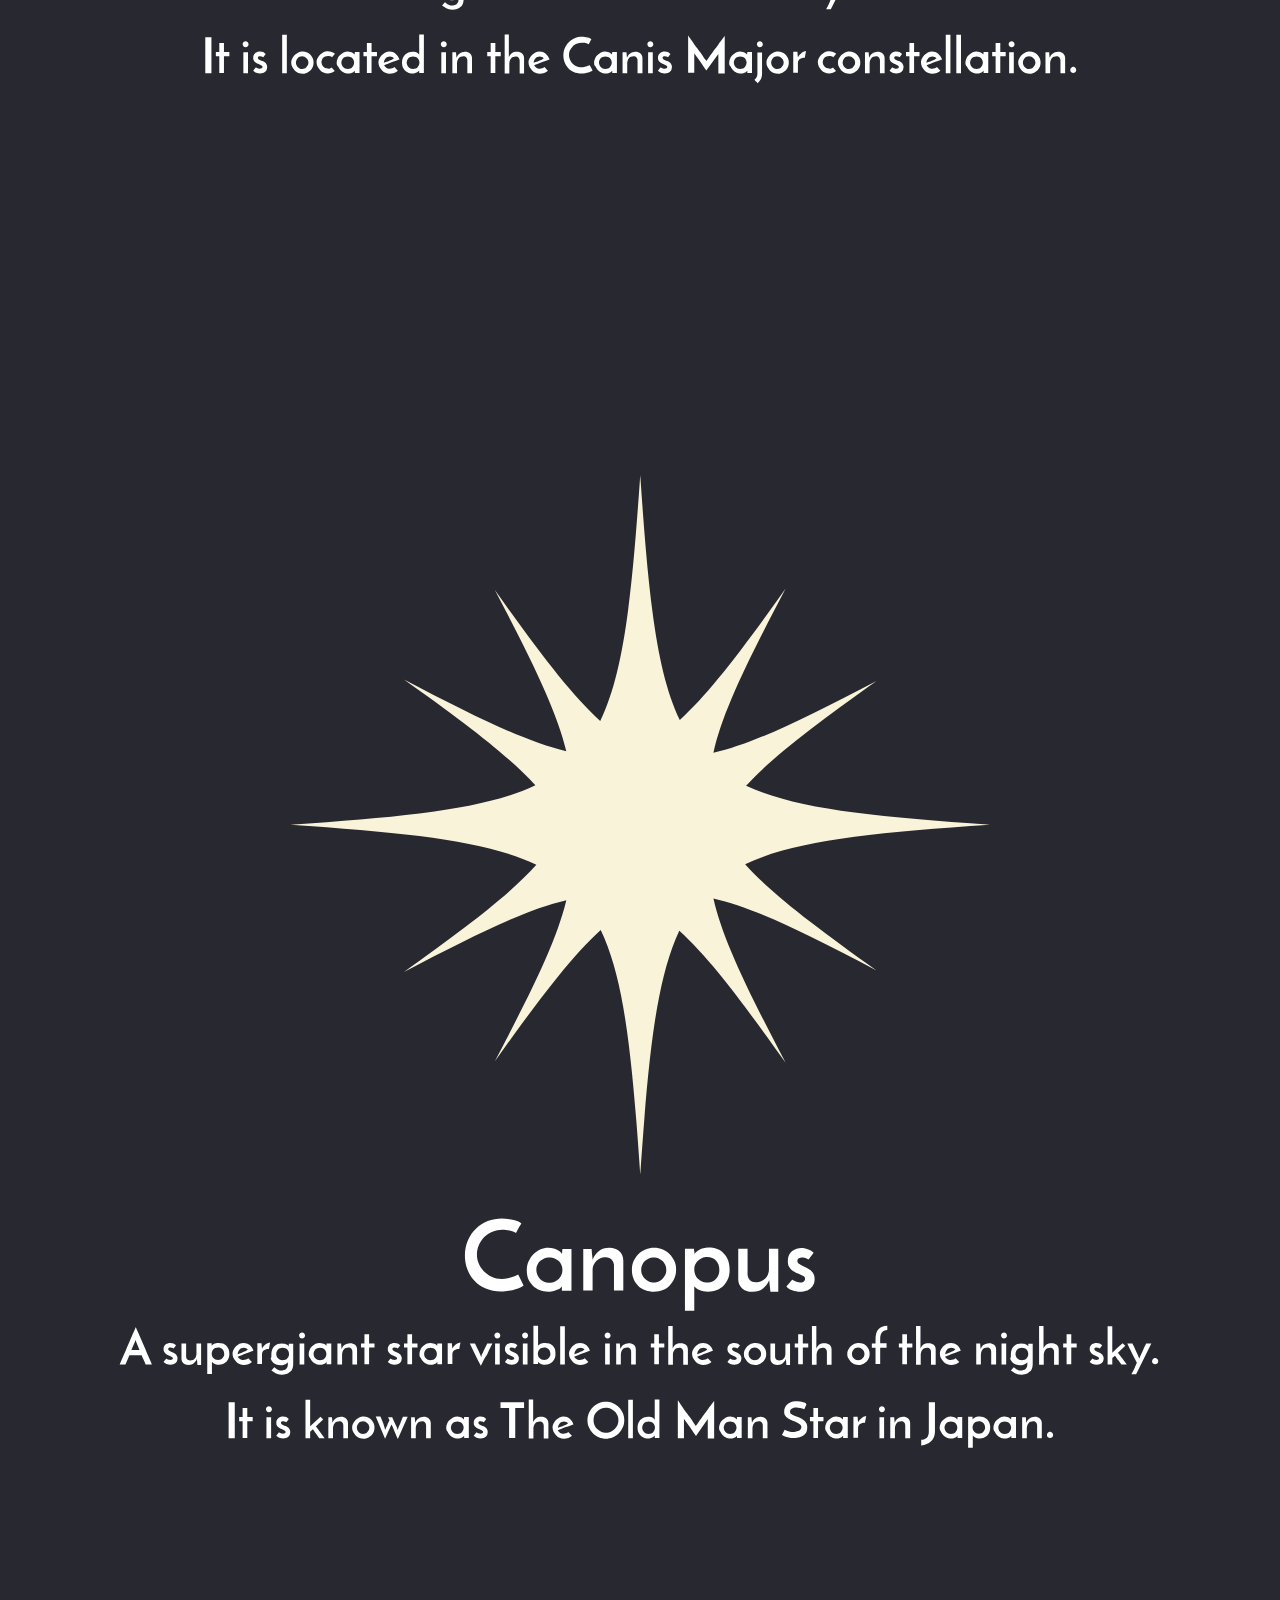
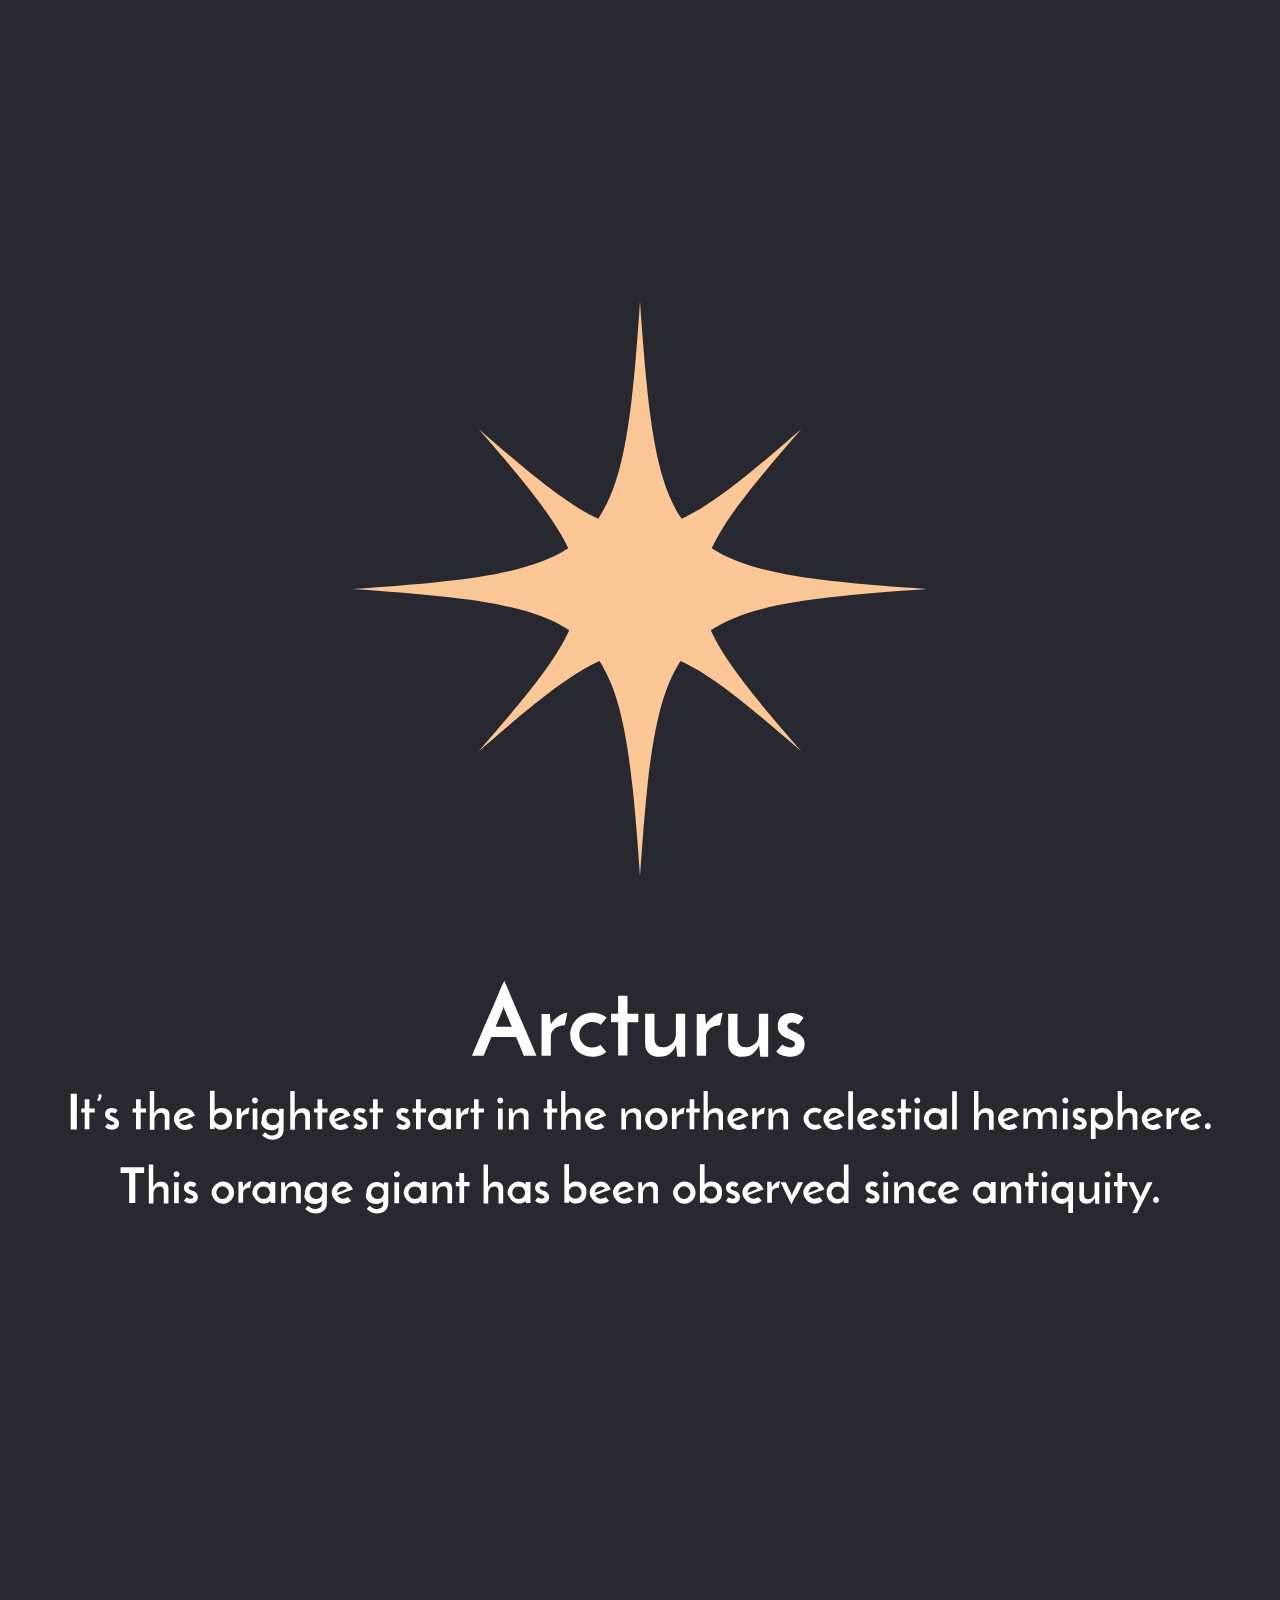
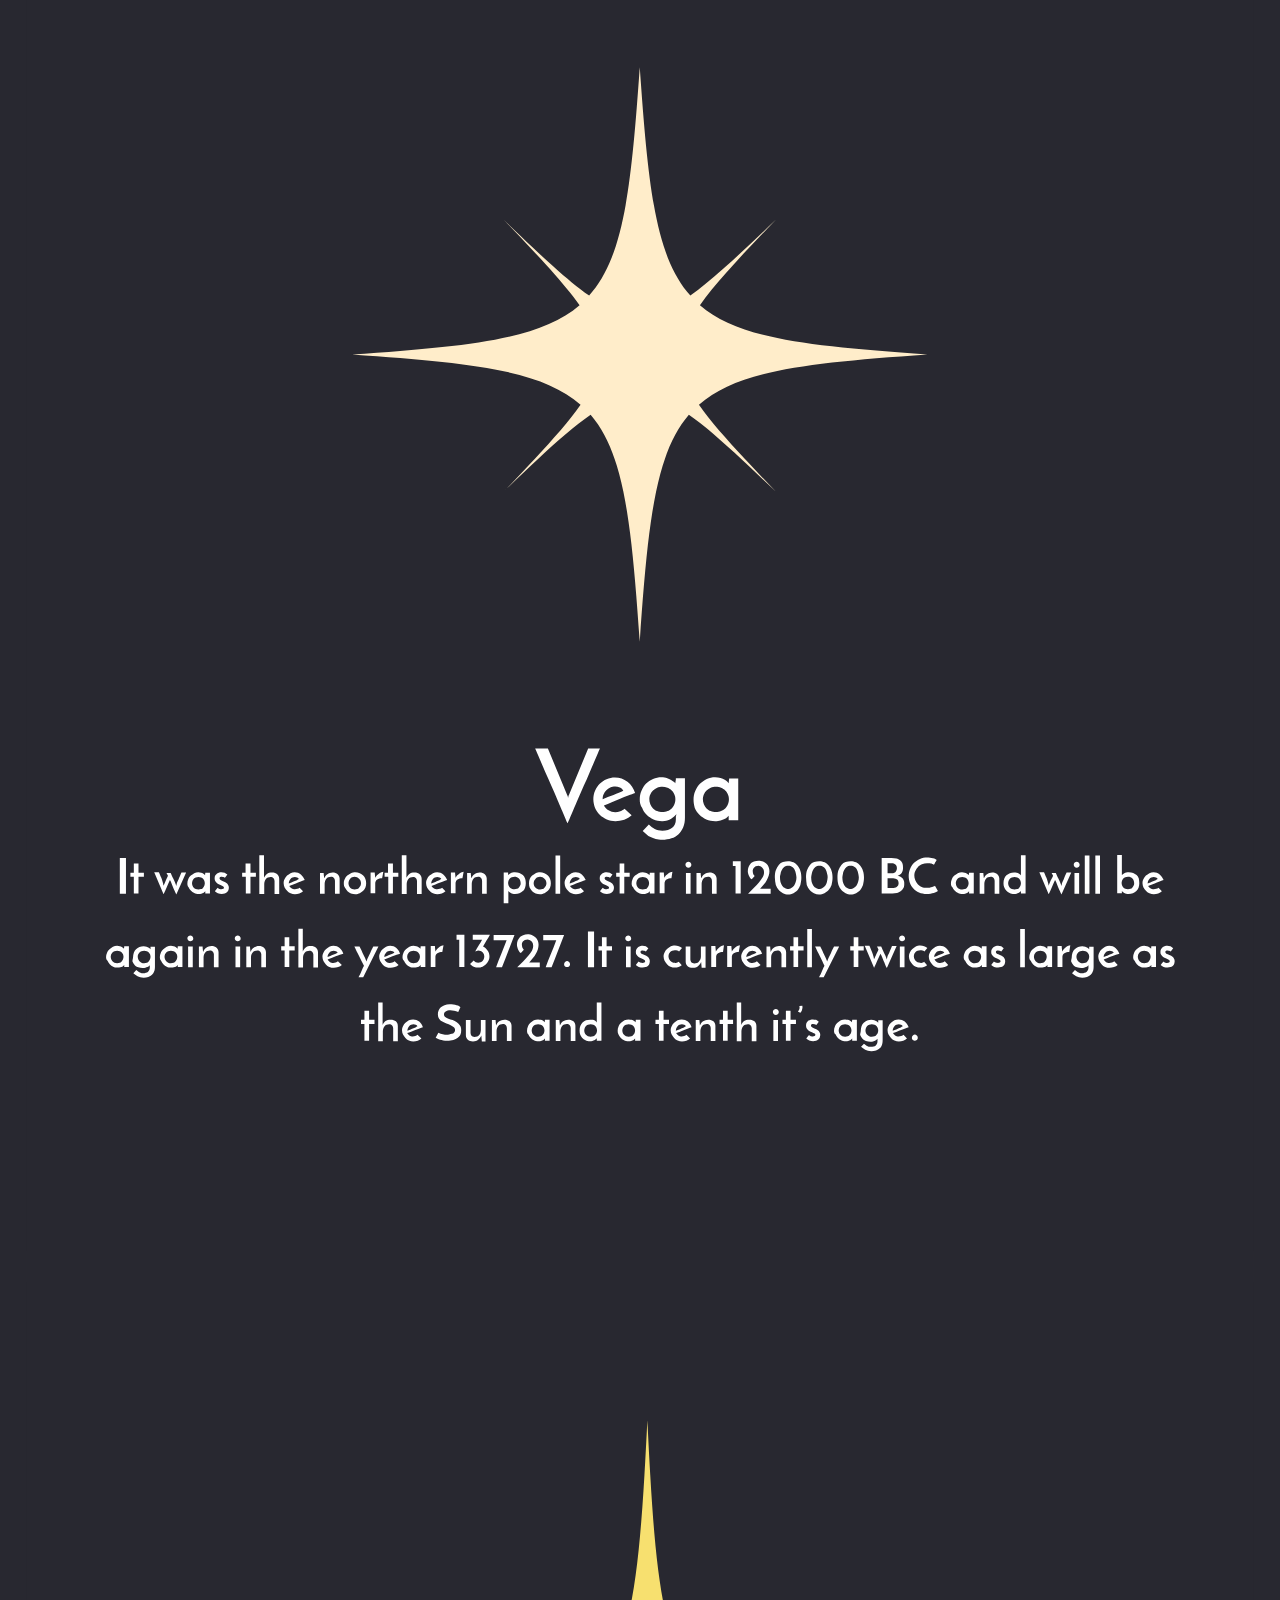
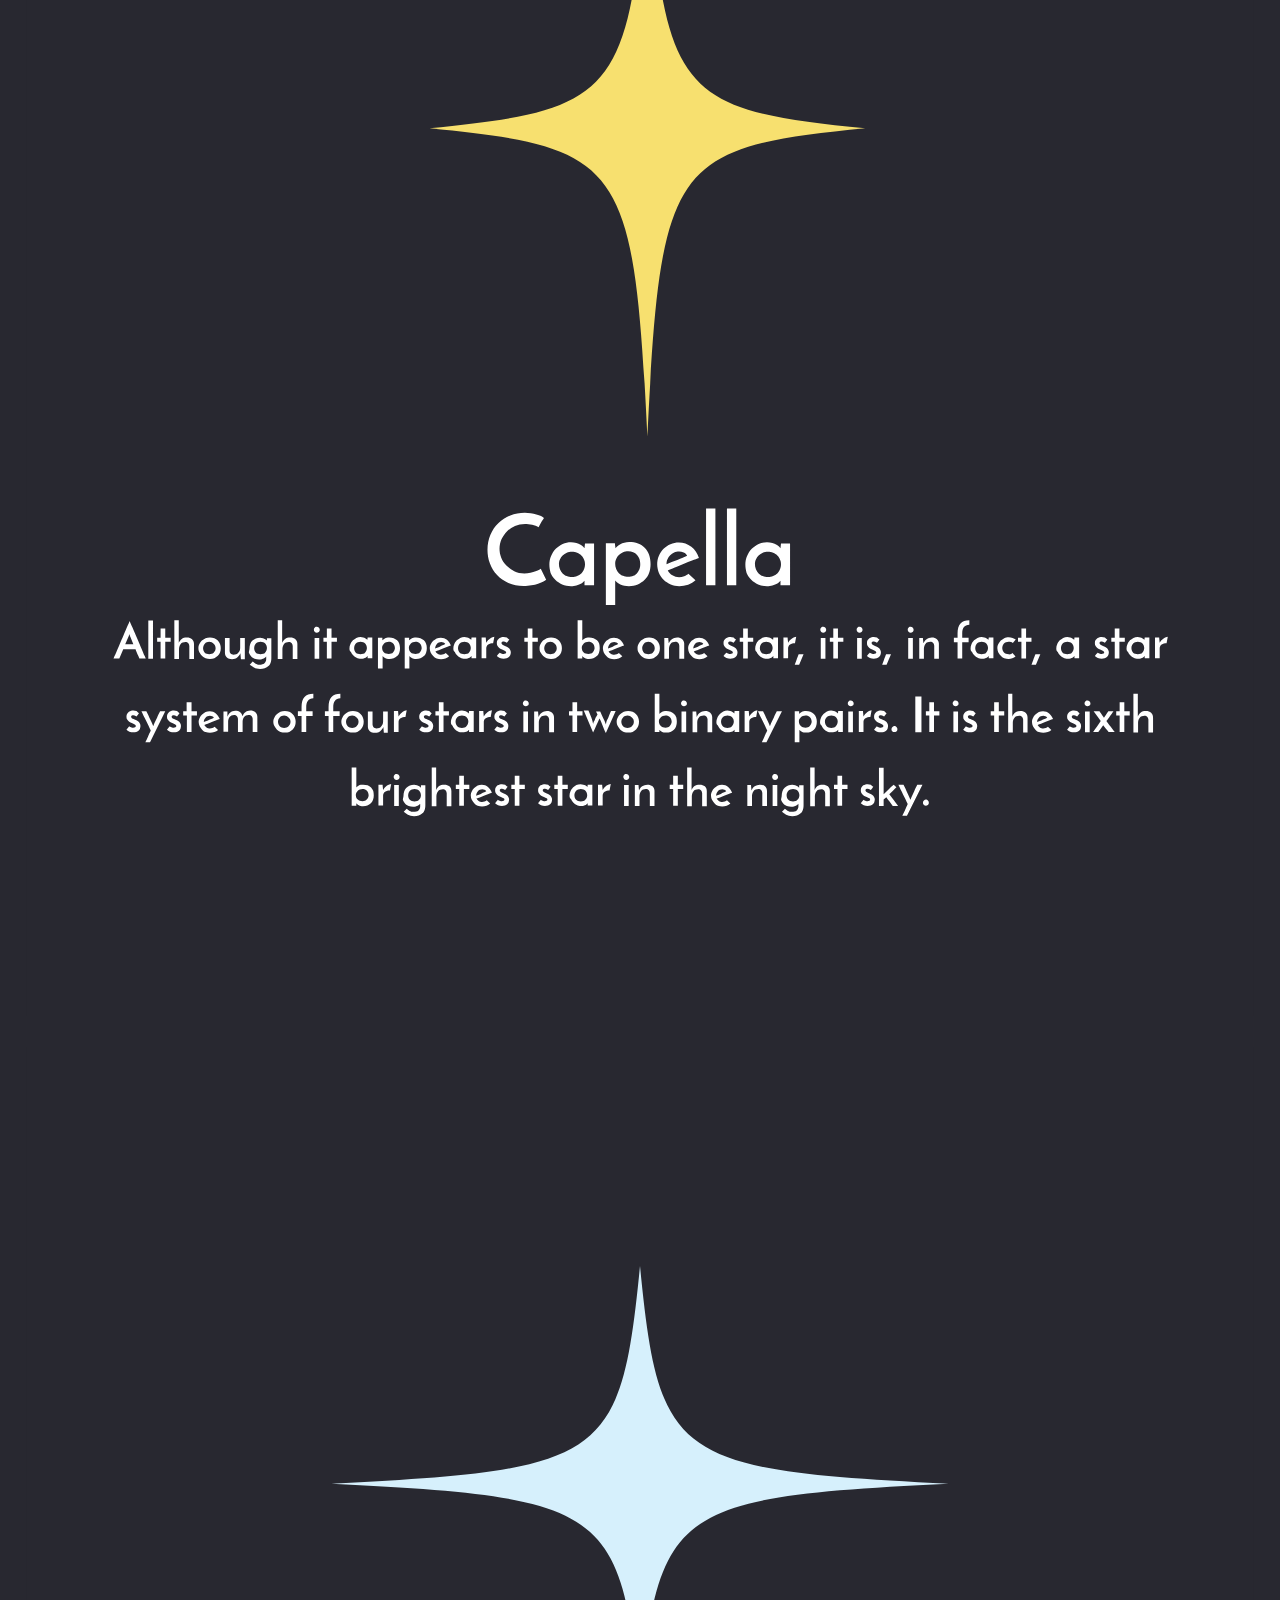
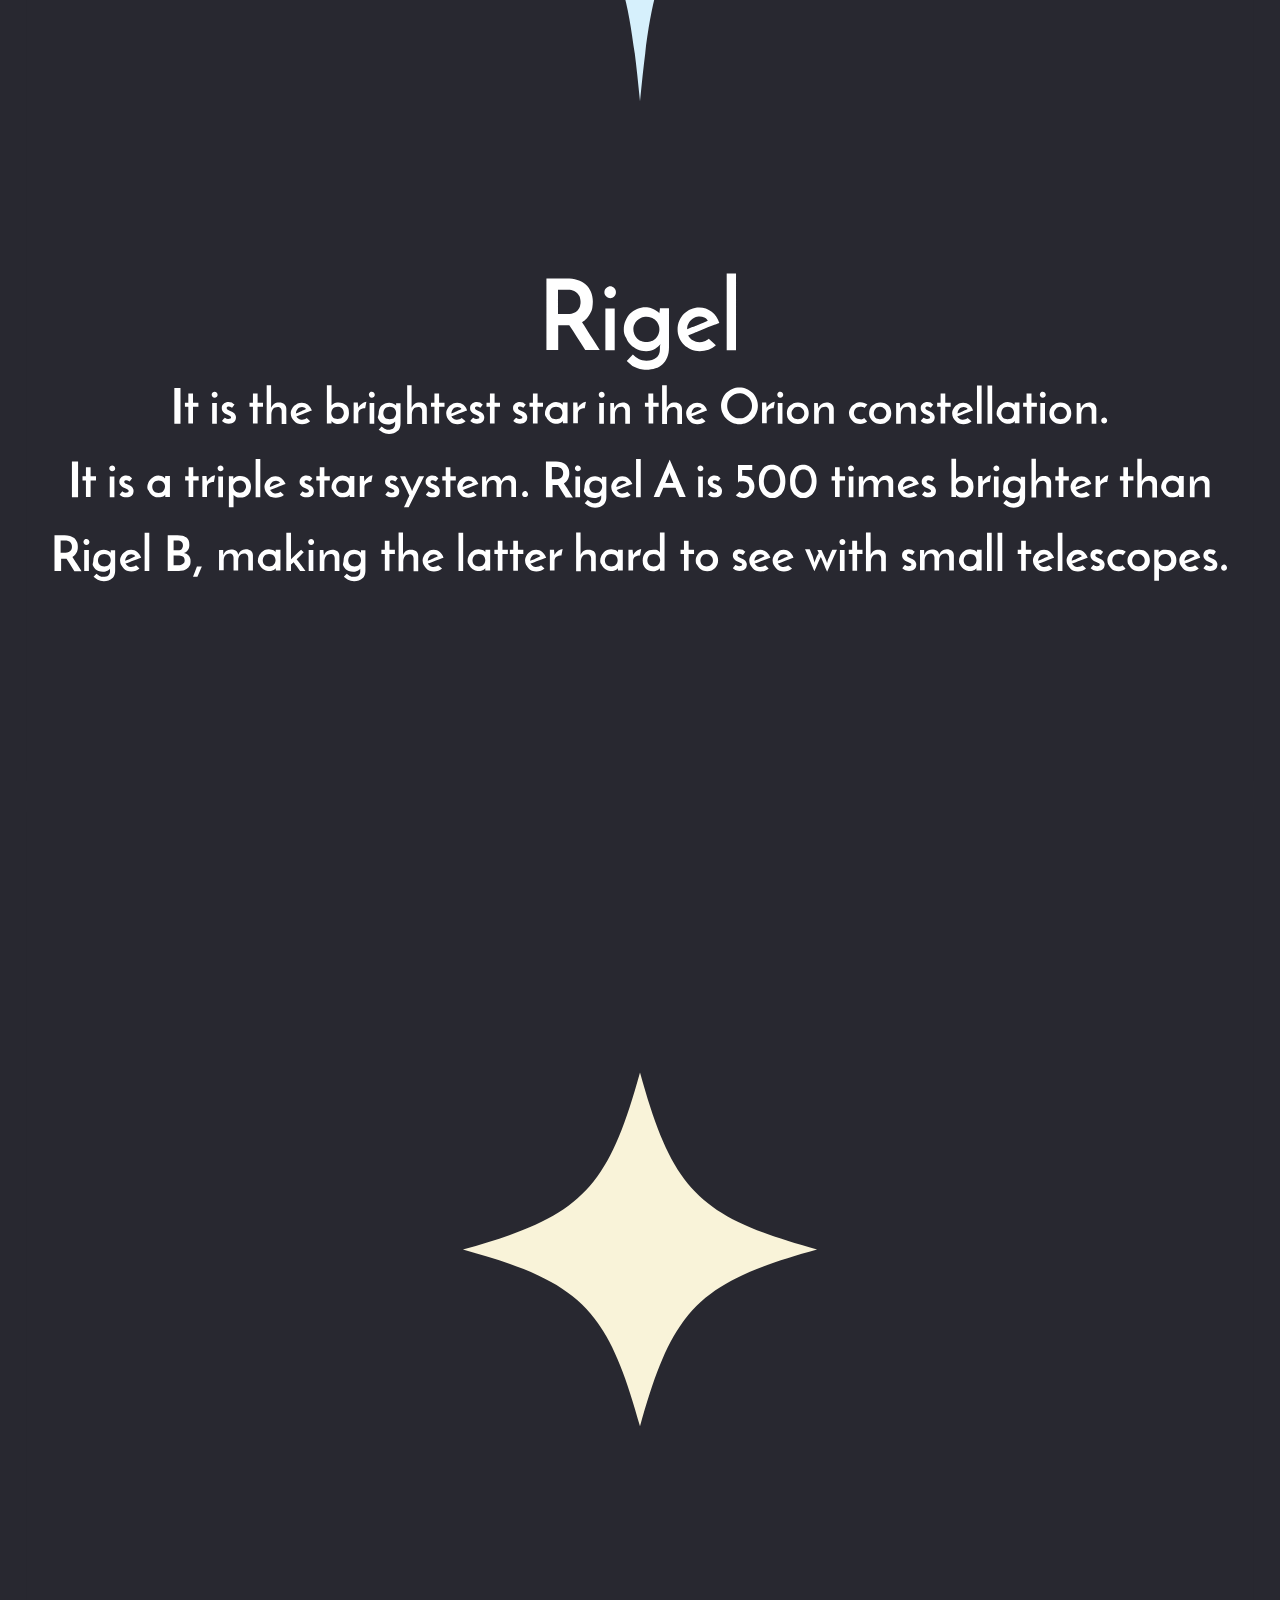
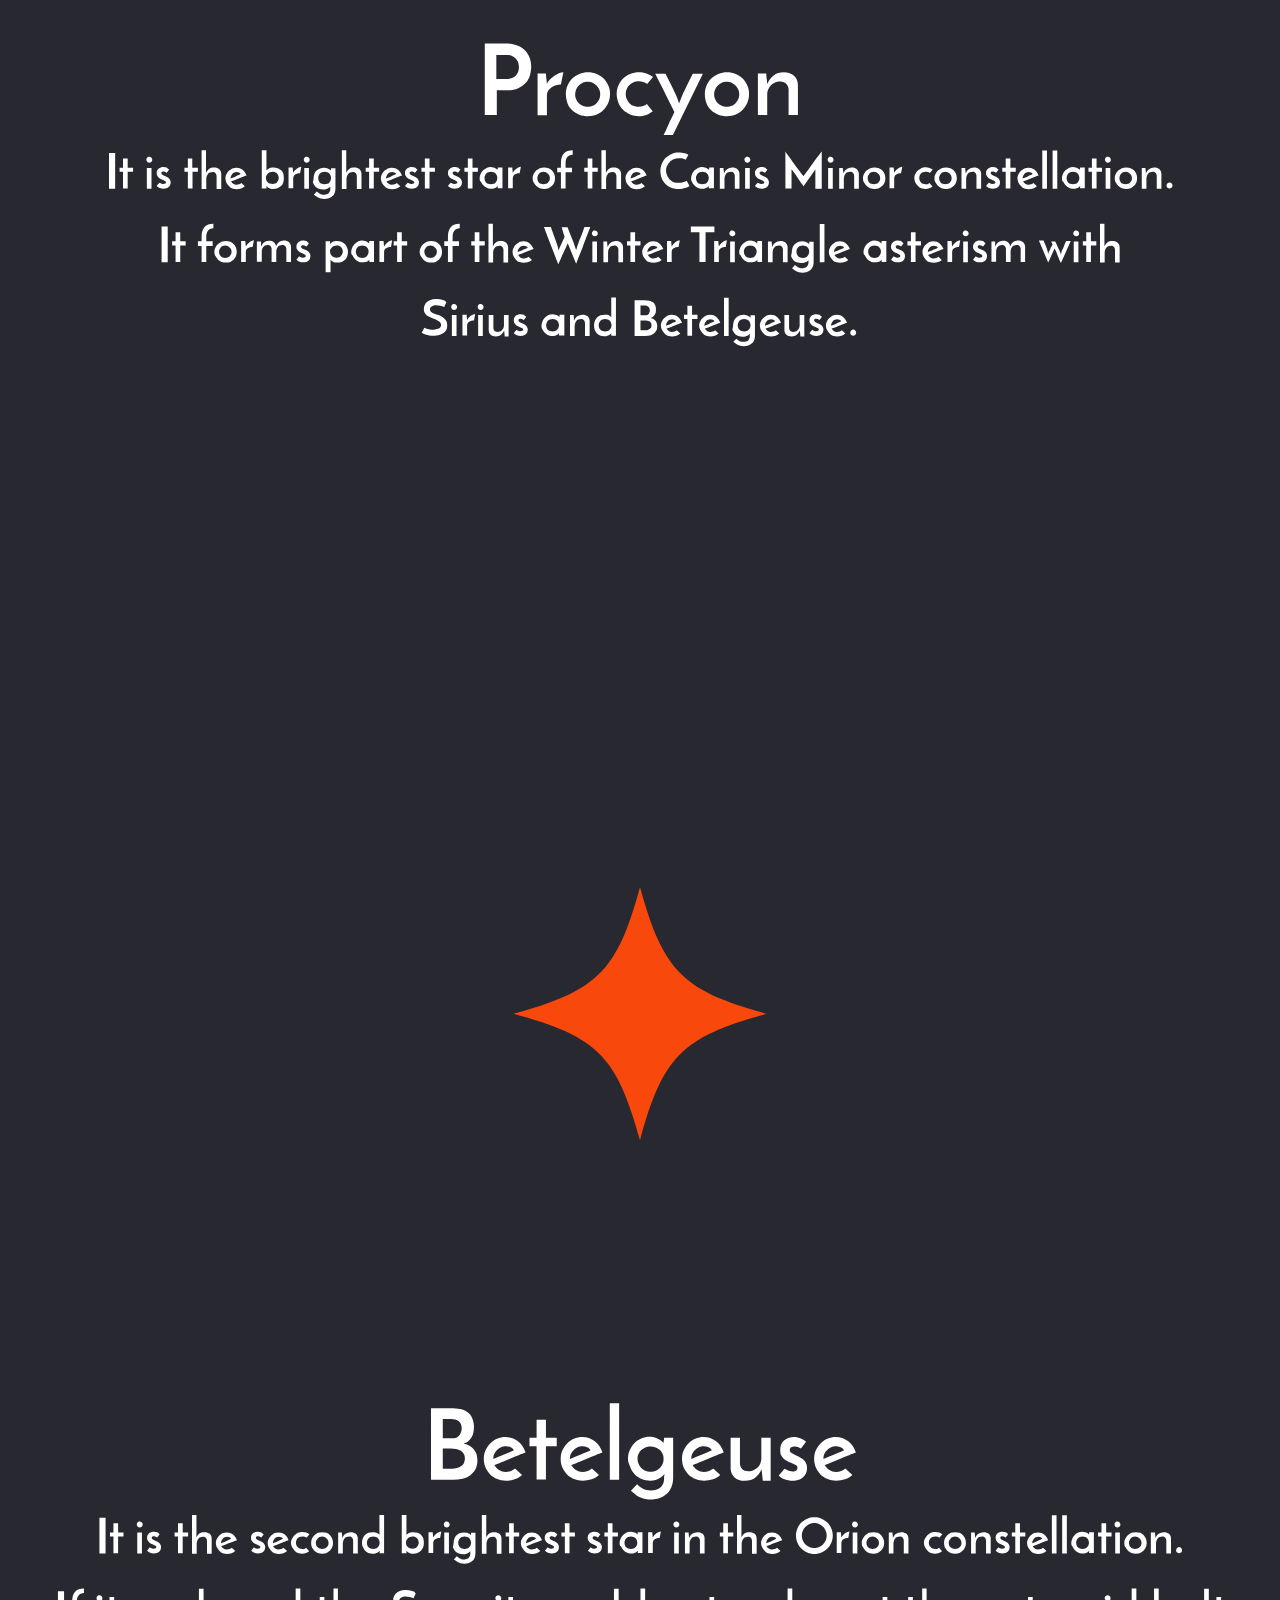
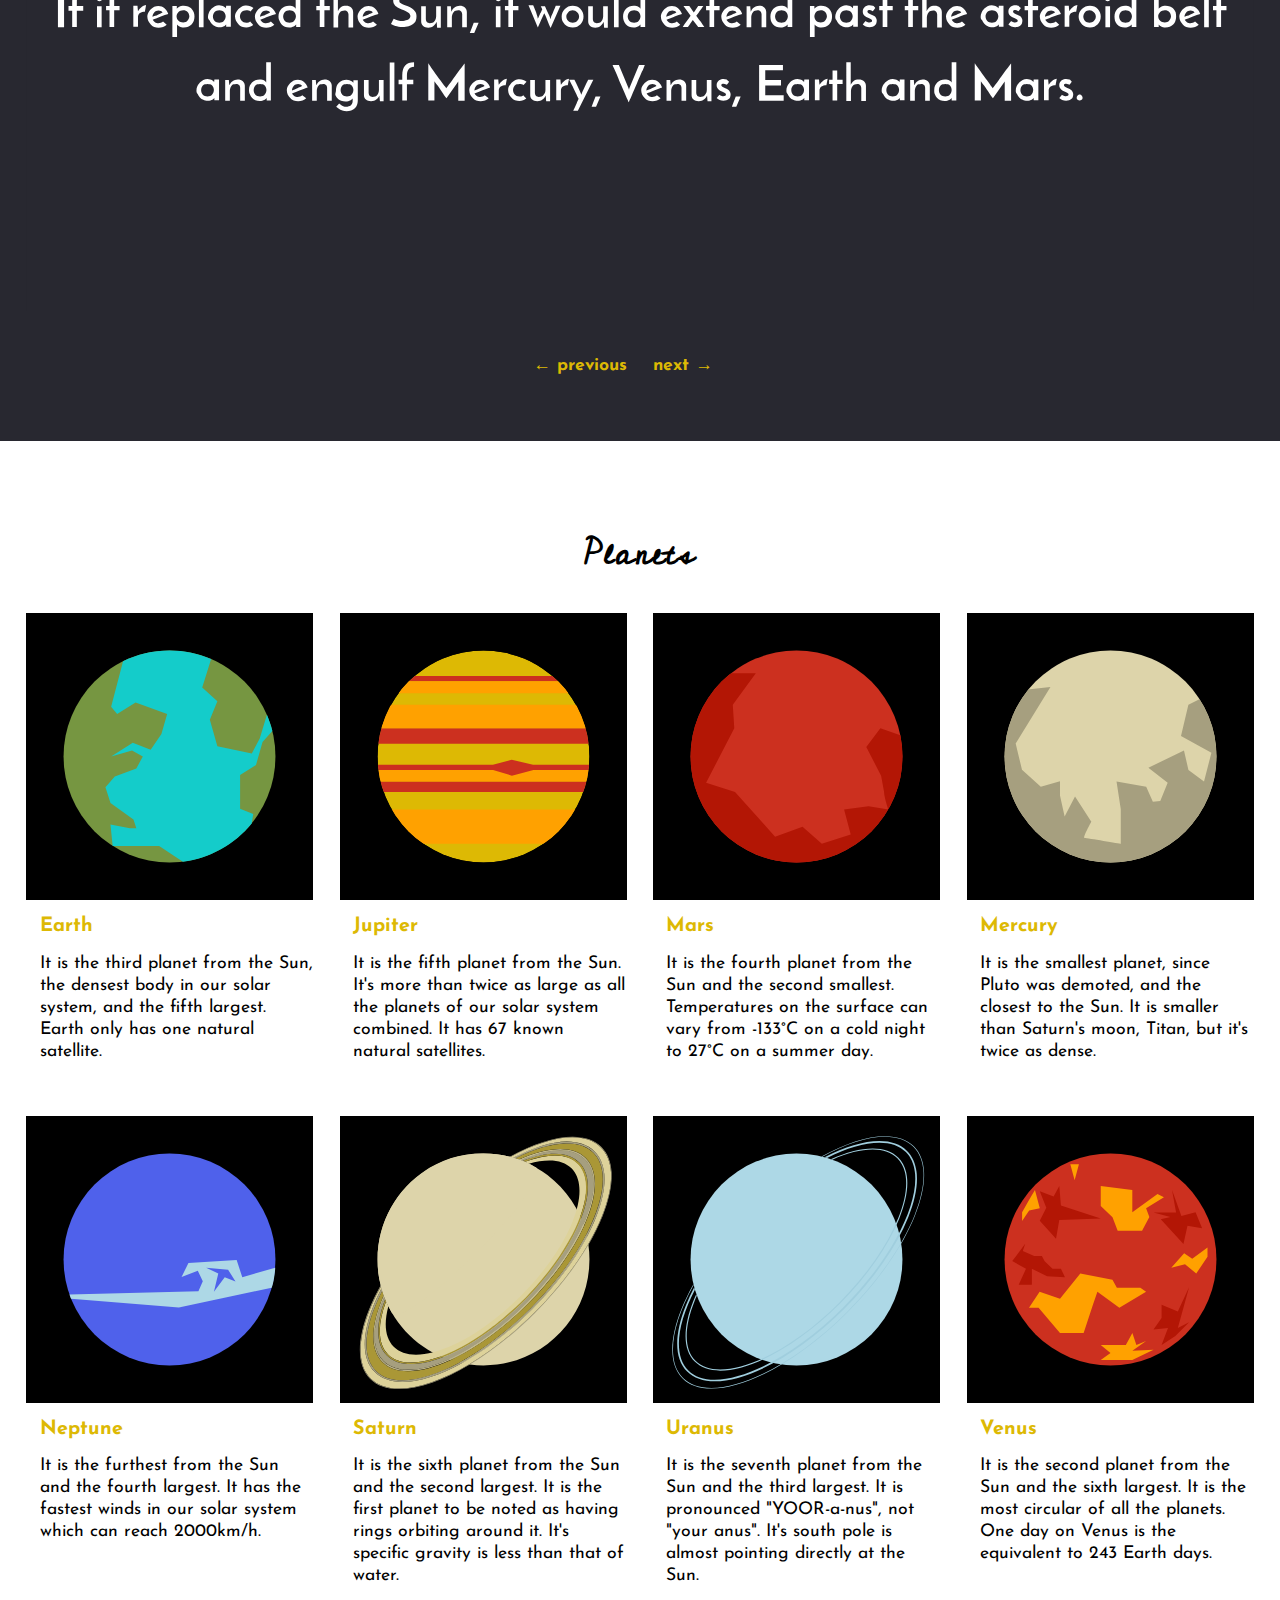
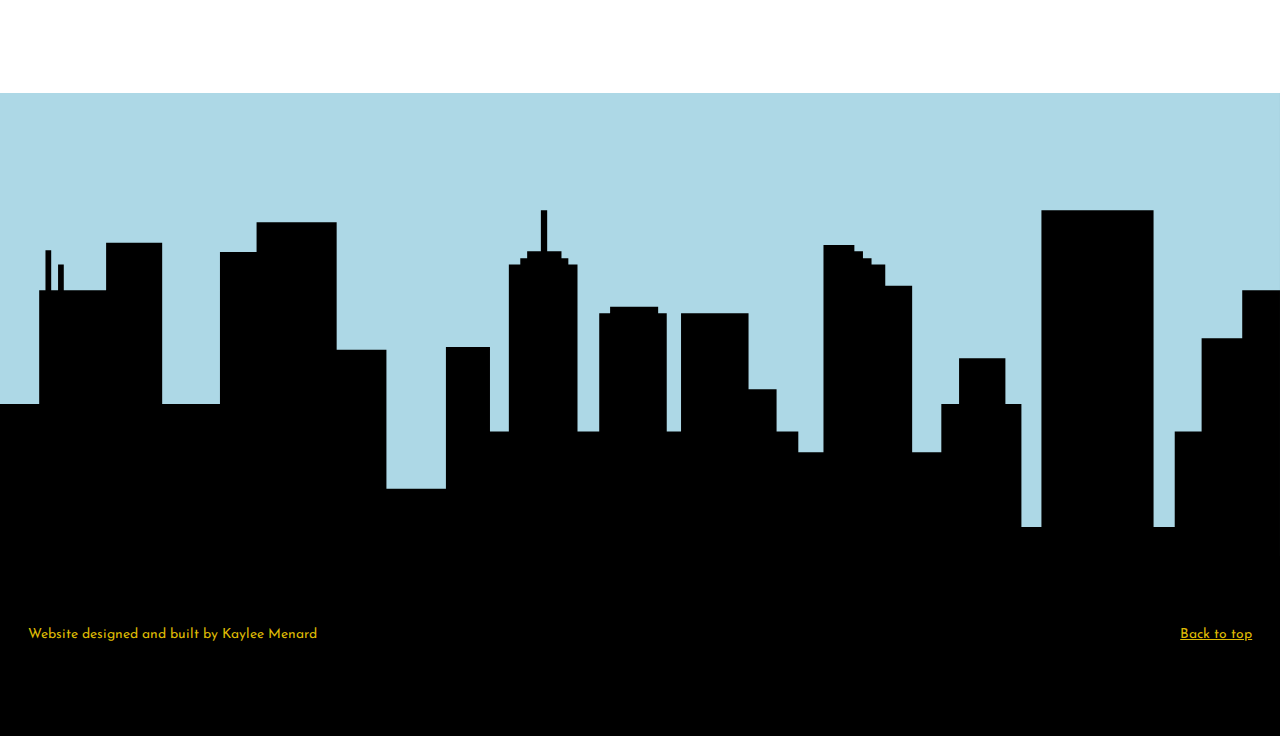
==== commit bf5c99a8: "Thumbnail ratio solved" ====
--- a/index.html
+++ b/index.html
@@ -59,7 +59,7 @@
 			<h2 class="text-center island pad-t-2 push-0">Zodiac Constellations</h2>
 			<ul class="thumbnails grid gutter-1-2 pad-b push-2">	
 				<li class="unit xs-1 s-1 m-1-3 l-1-4 gutter-1-2 pad-b">
-					<a class="preview-img" href="images/zodiac_01.svg">
+					<a class="preview-img" href="images/zodiac_01.svg" style="background-image:url('images/zodiac_01.svg')">
 						<p class="preview-text">Cancer</p>
 					</a>
 				</li>
--- a/css/main.css
+++ b/css/main.css
@@ -445,6 +445,7 @@
 	text-align: center;
 	text-decoration: none;
 	width: 100%;
+
 }
 
 .thumbnails li {
@@ -452,23 +453,24 @@
 }
 
 .preview-img {
-	background-image: url(../images/zodiac_01.svg);
 	background-position: center;
 	background-repeat: no-repeat;
+	background-size: contain;
 }
 
 .preview-text { 
 	background:#fff;
 	font-weight: bold; 
-	height: 100%;
+	margin: 0;
+	padding-bottom: 45%;
+	padding-top: 45%;
 	opacity:0;
-	padding-top: 0; 
-	width:auto; 
 }
 
 .preview-img:hover 
 .preview-text { 
 	color: black;
+	margin: 0;
 	opacity:0.6; 
 }
 
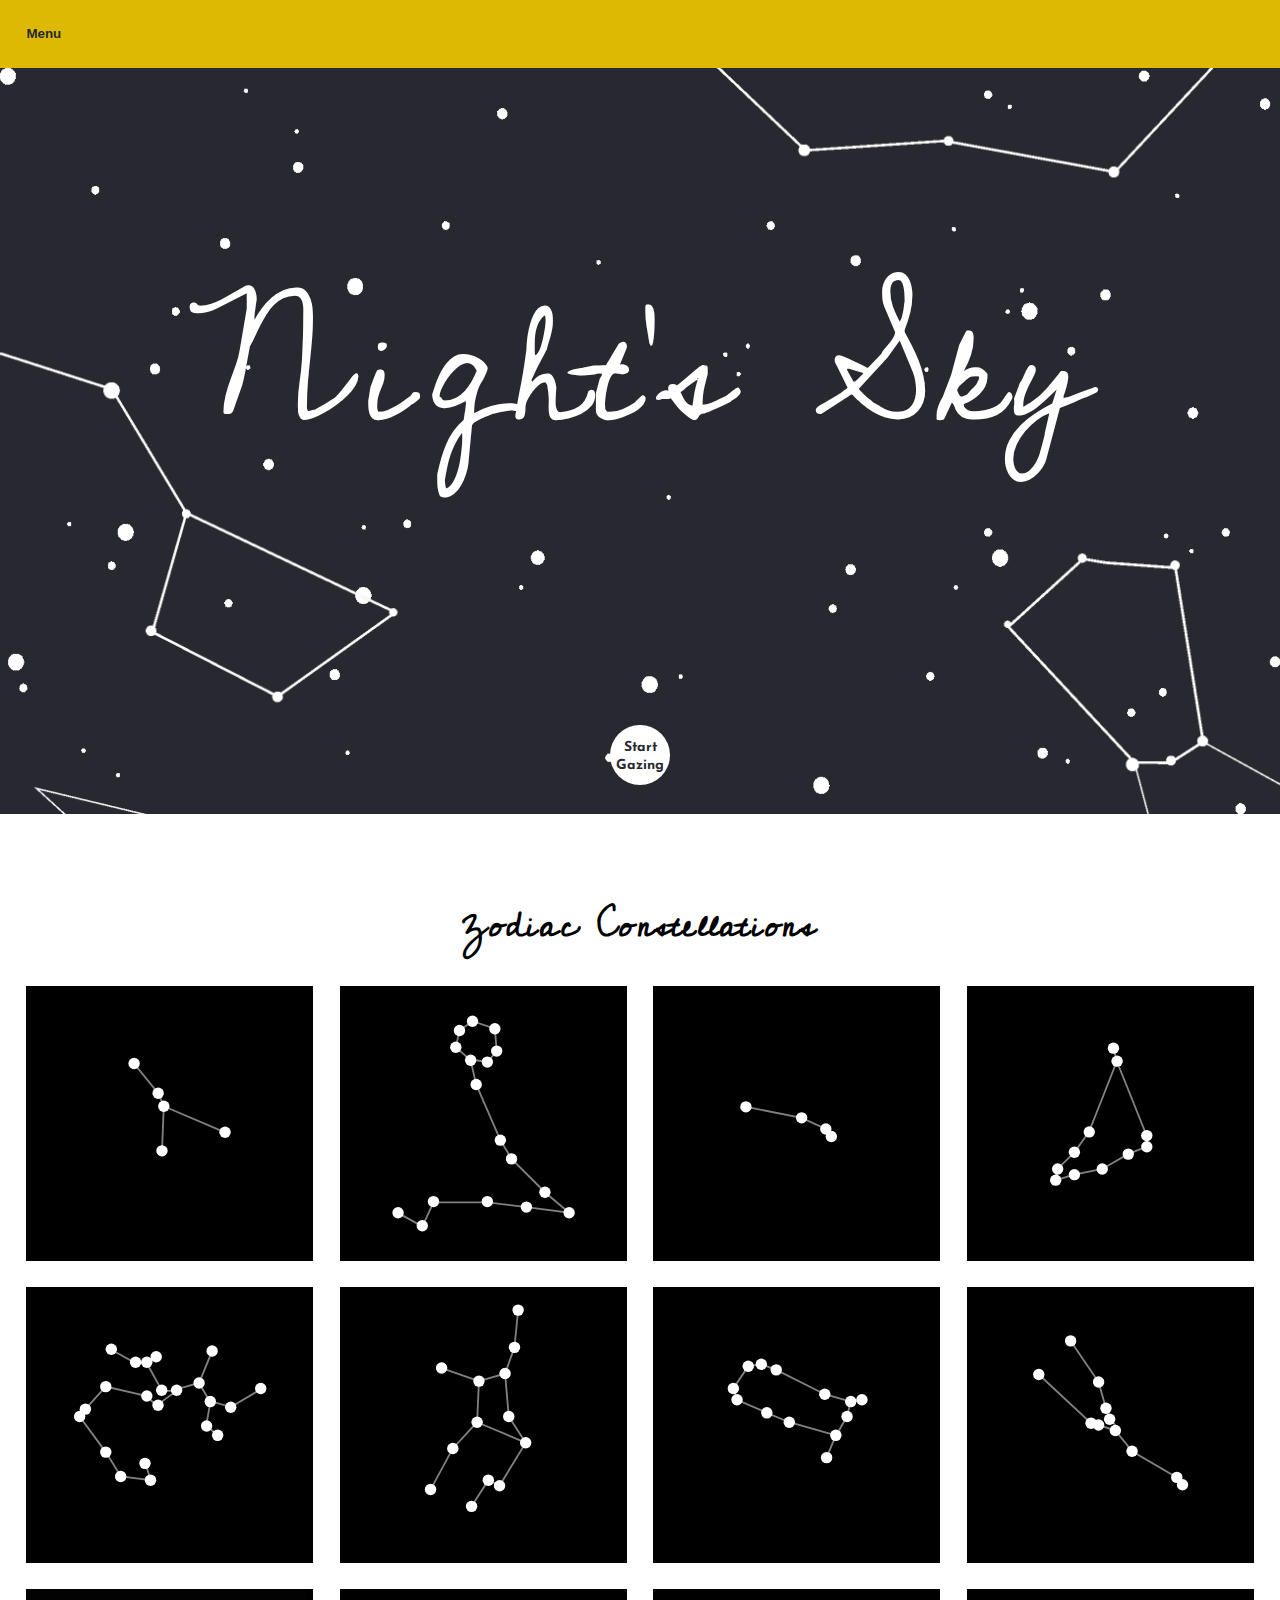
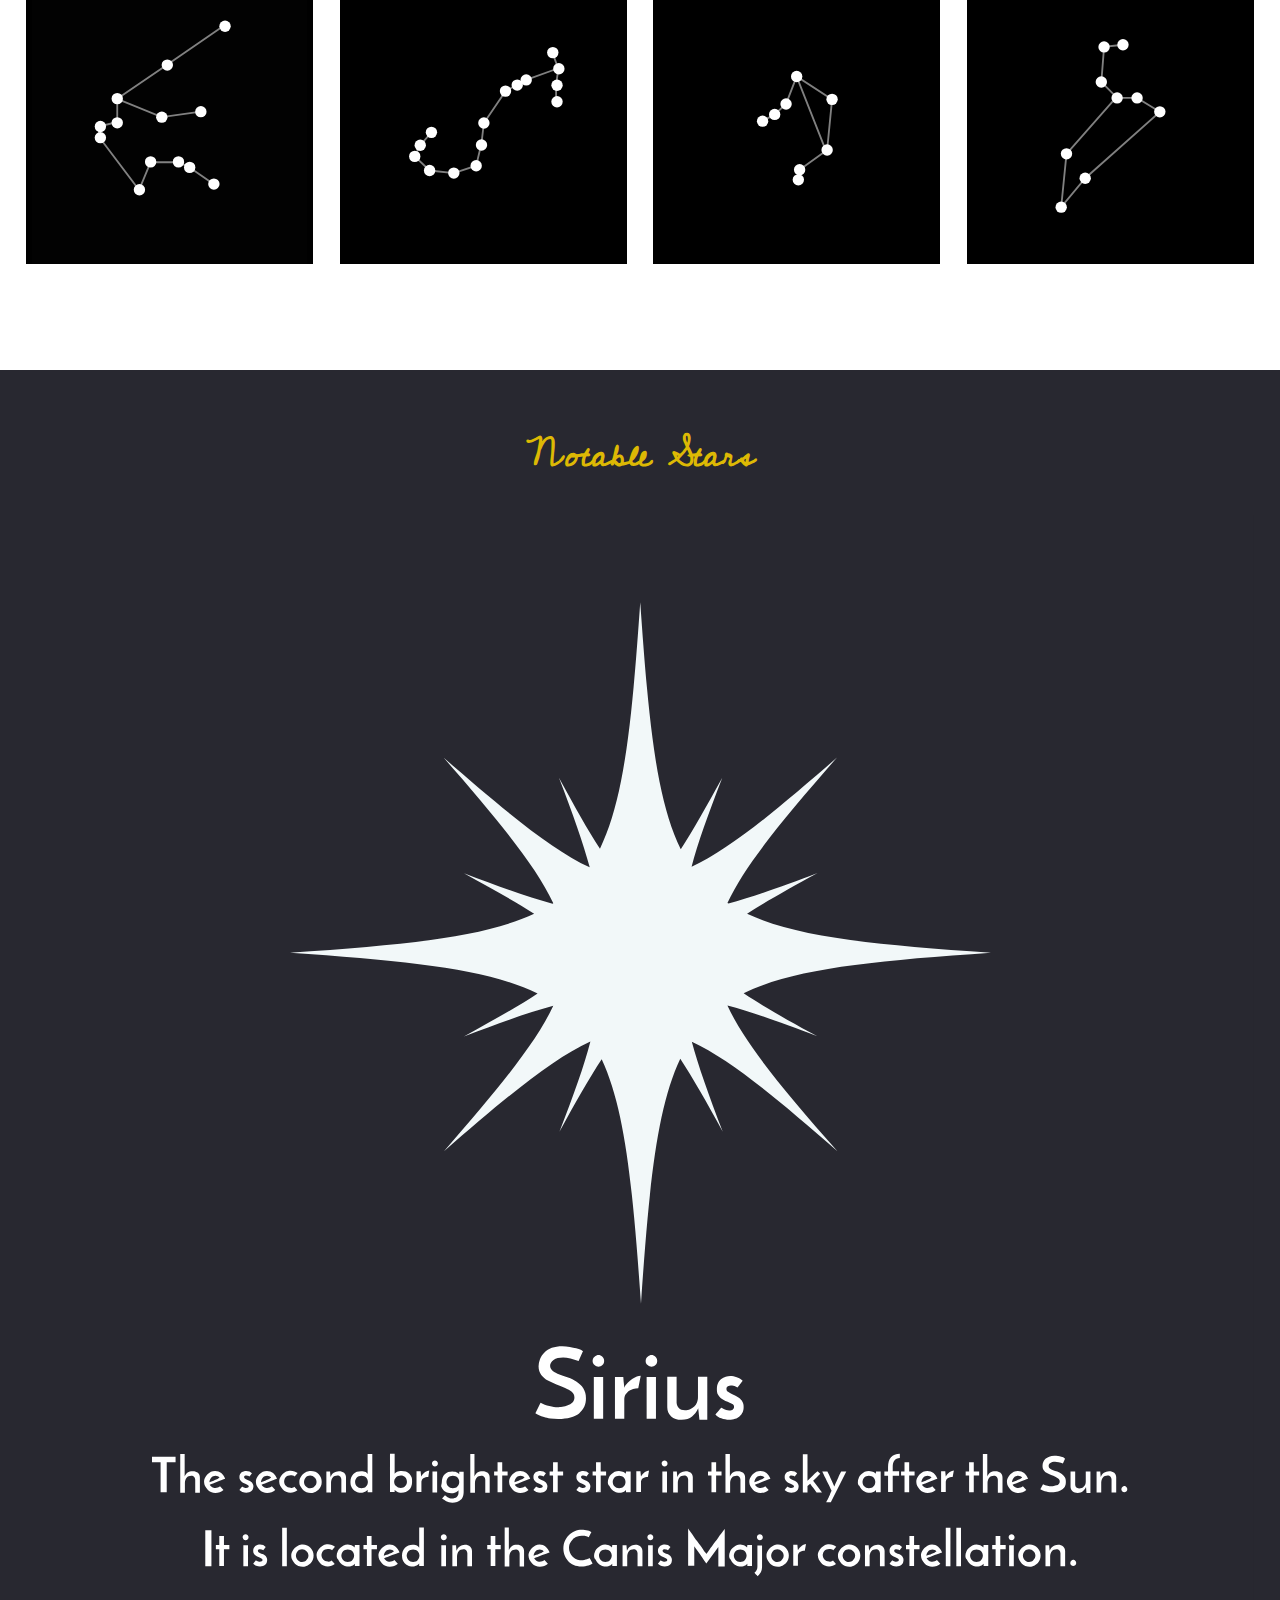
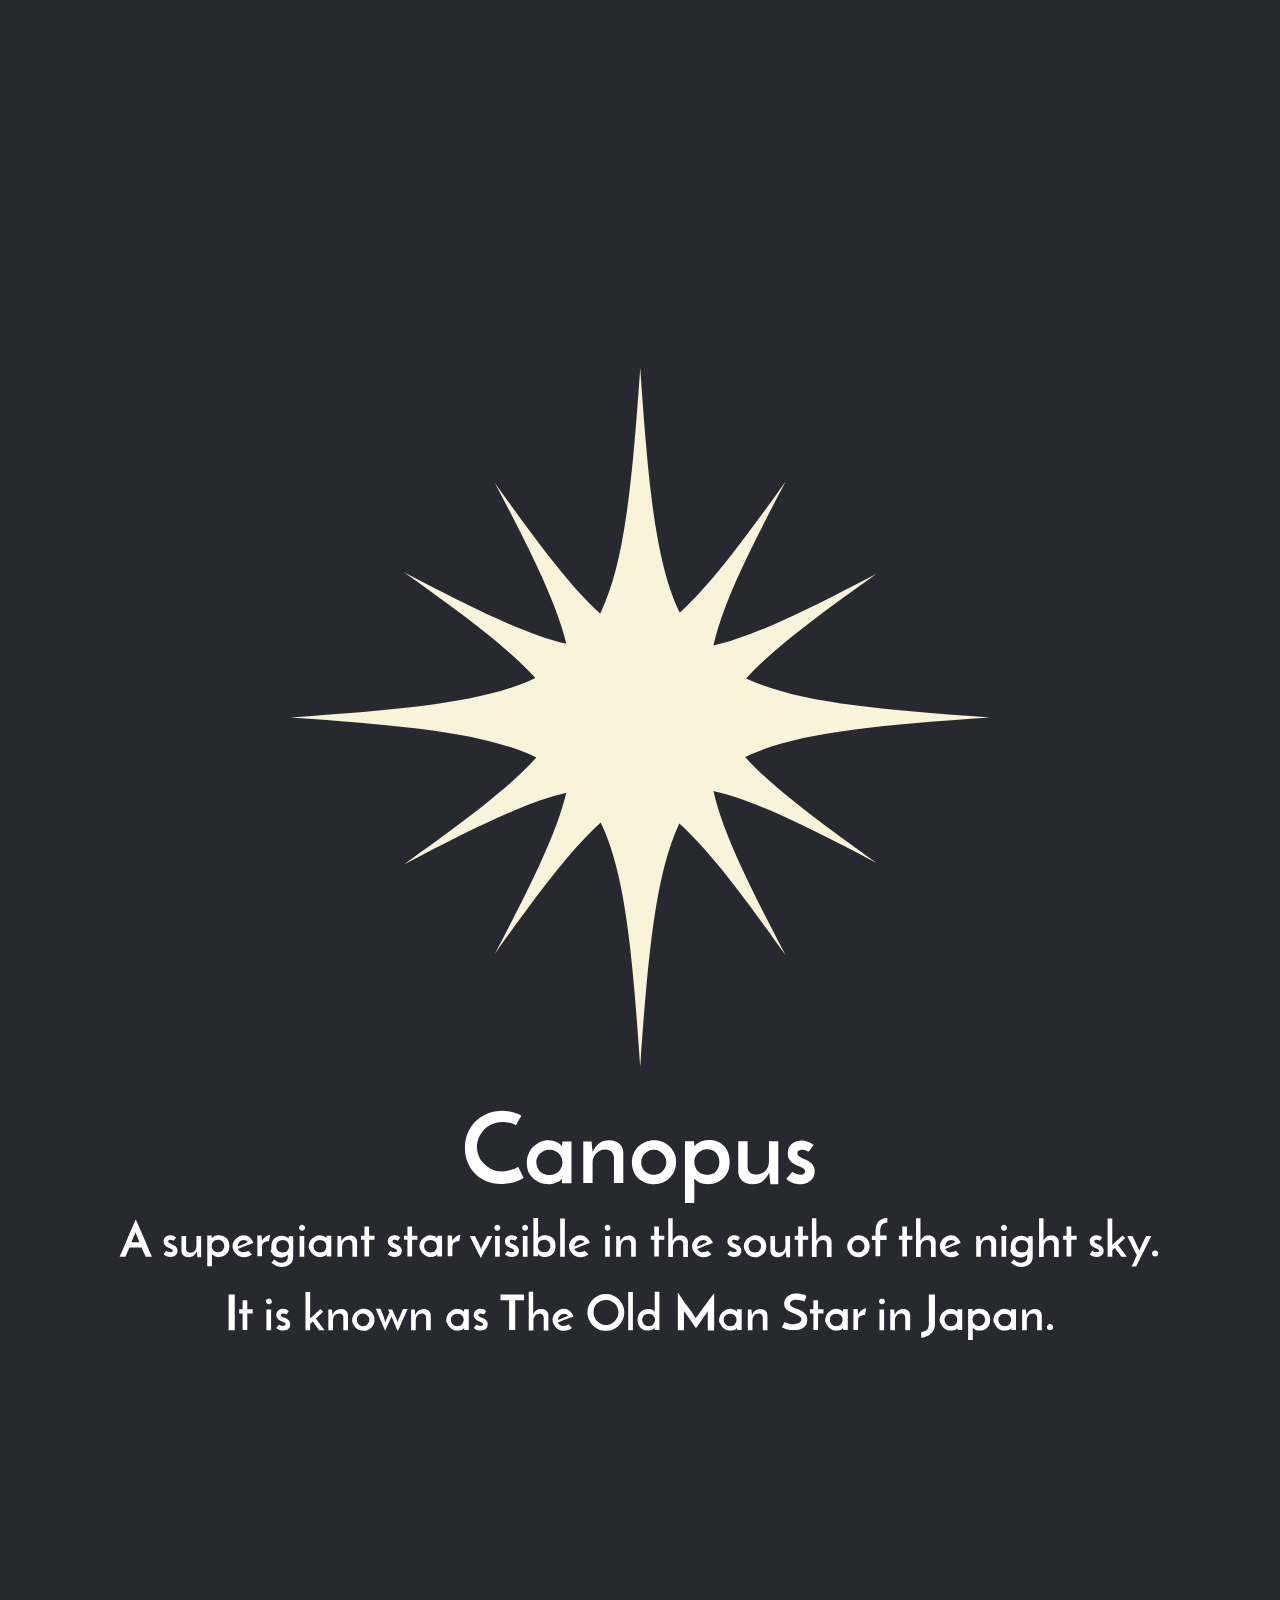
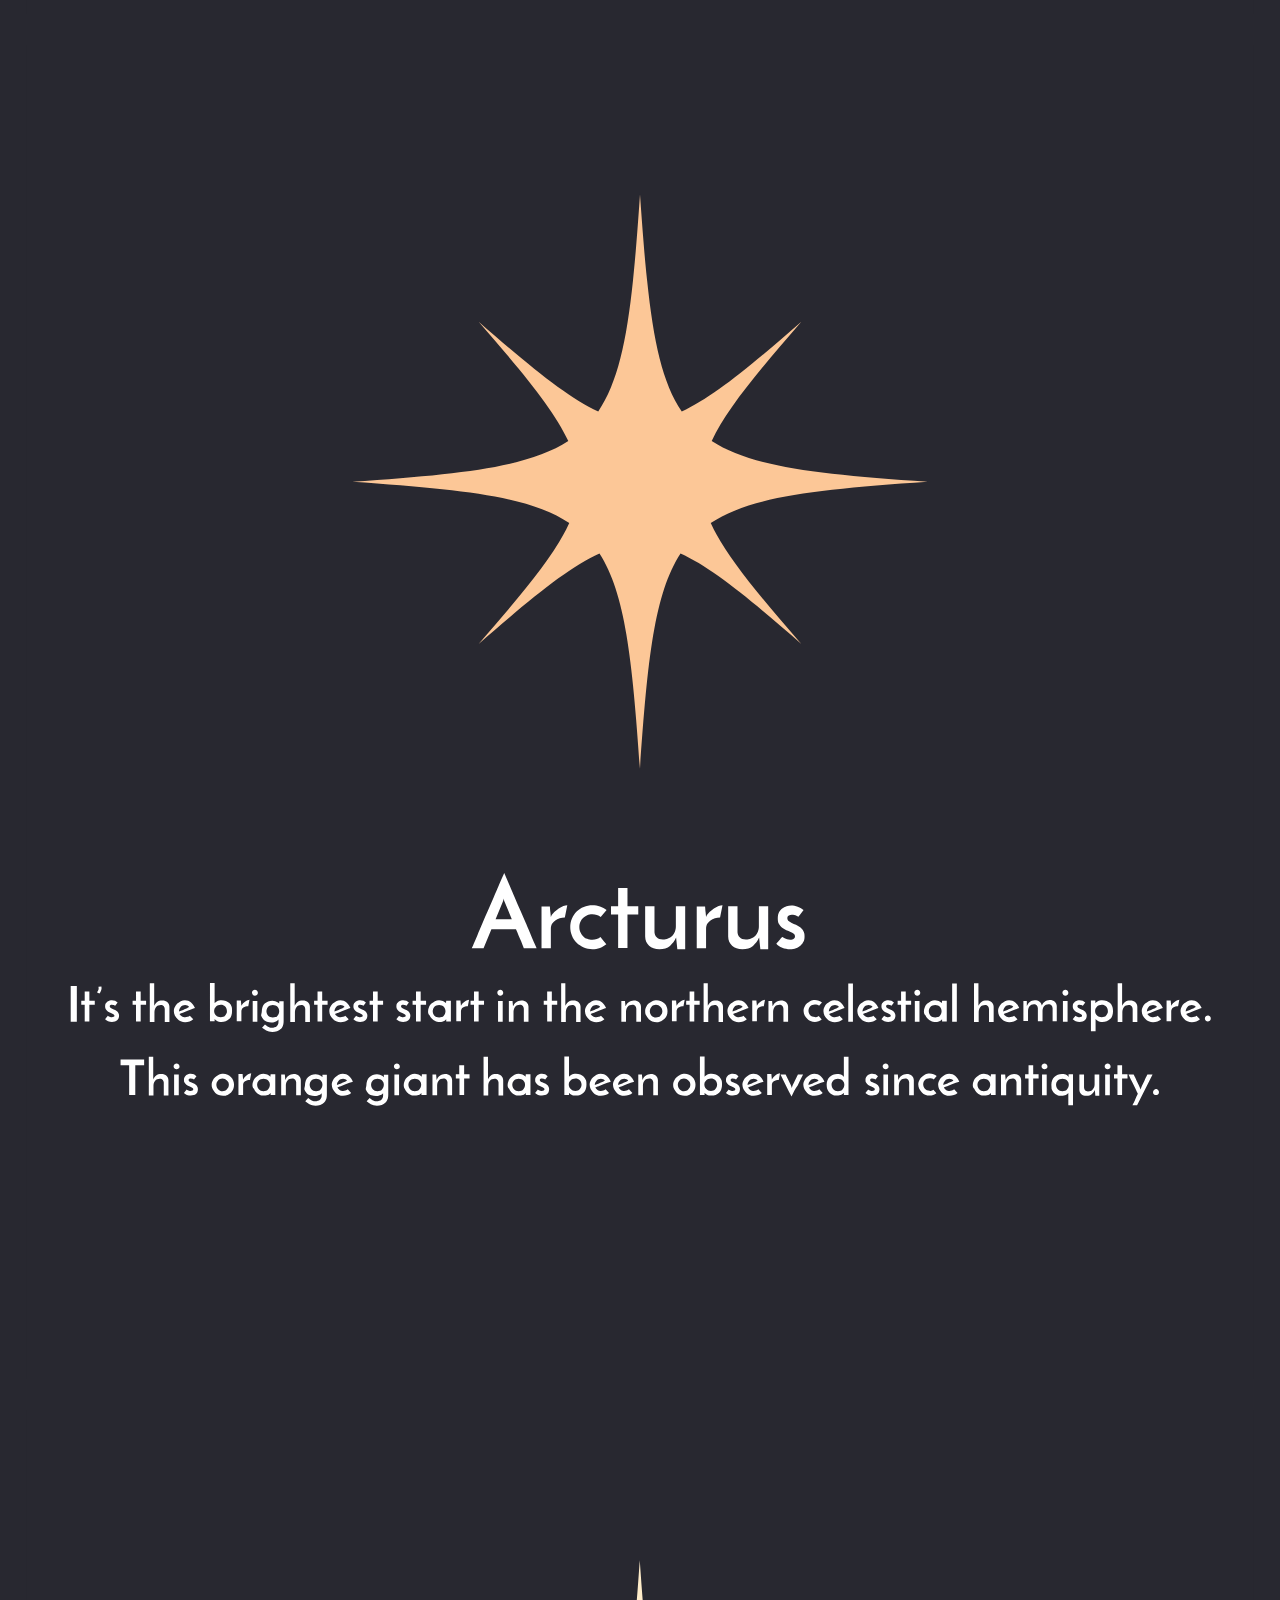
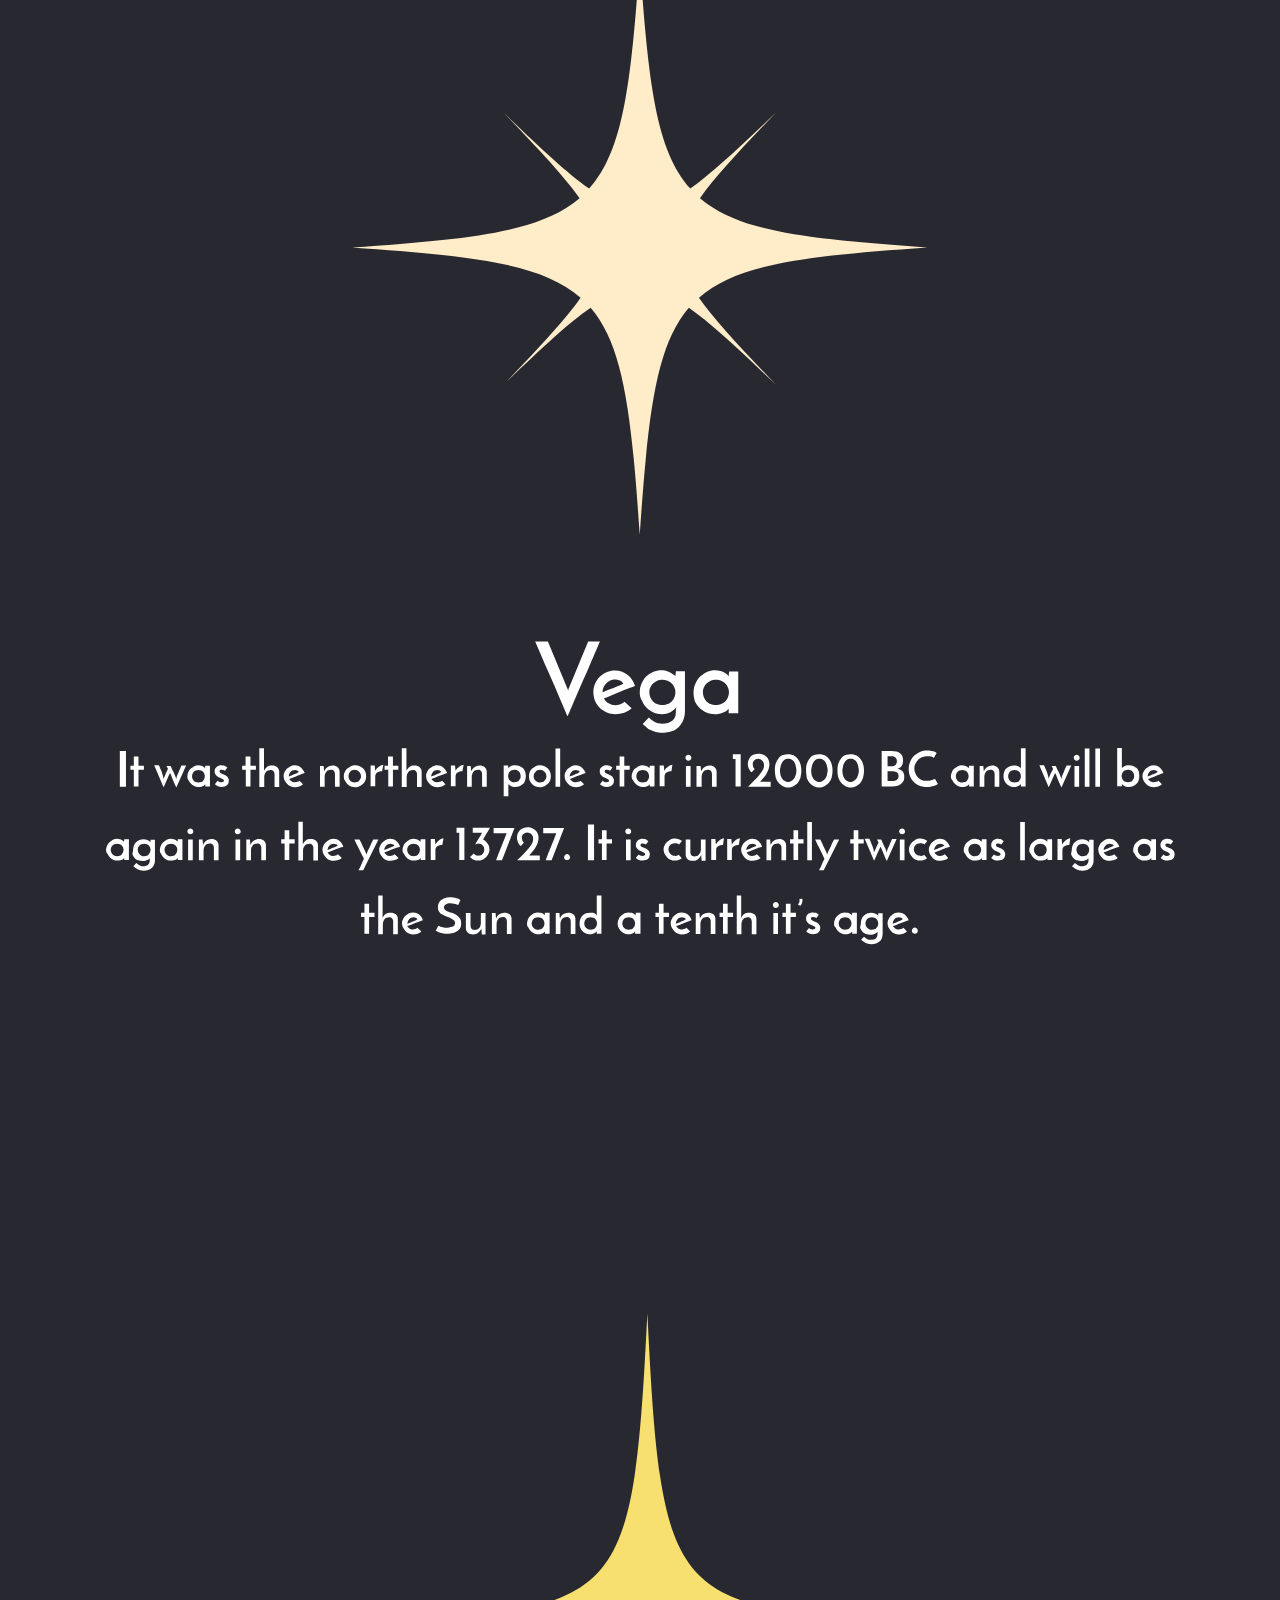
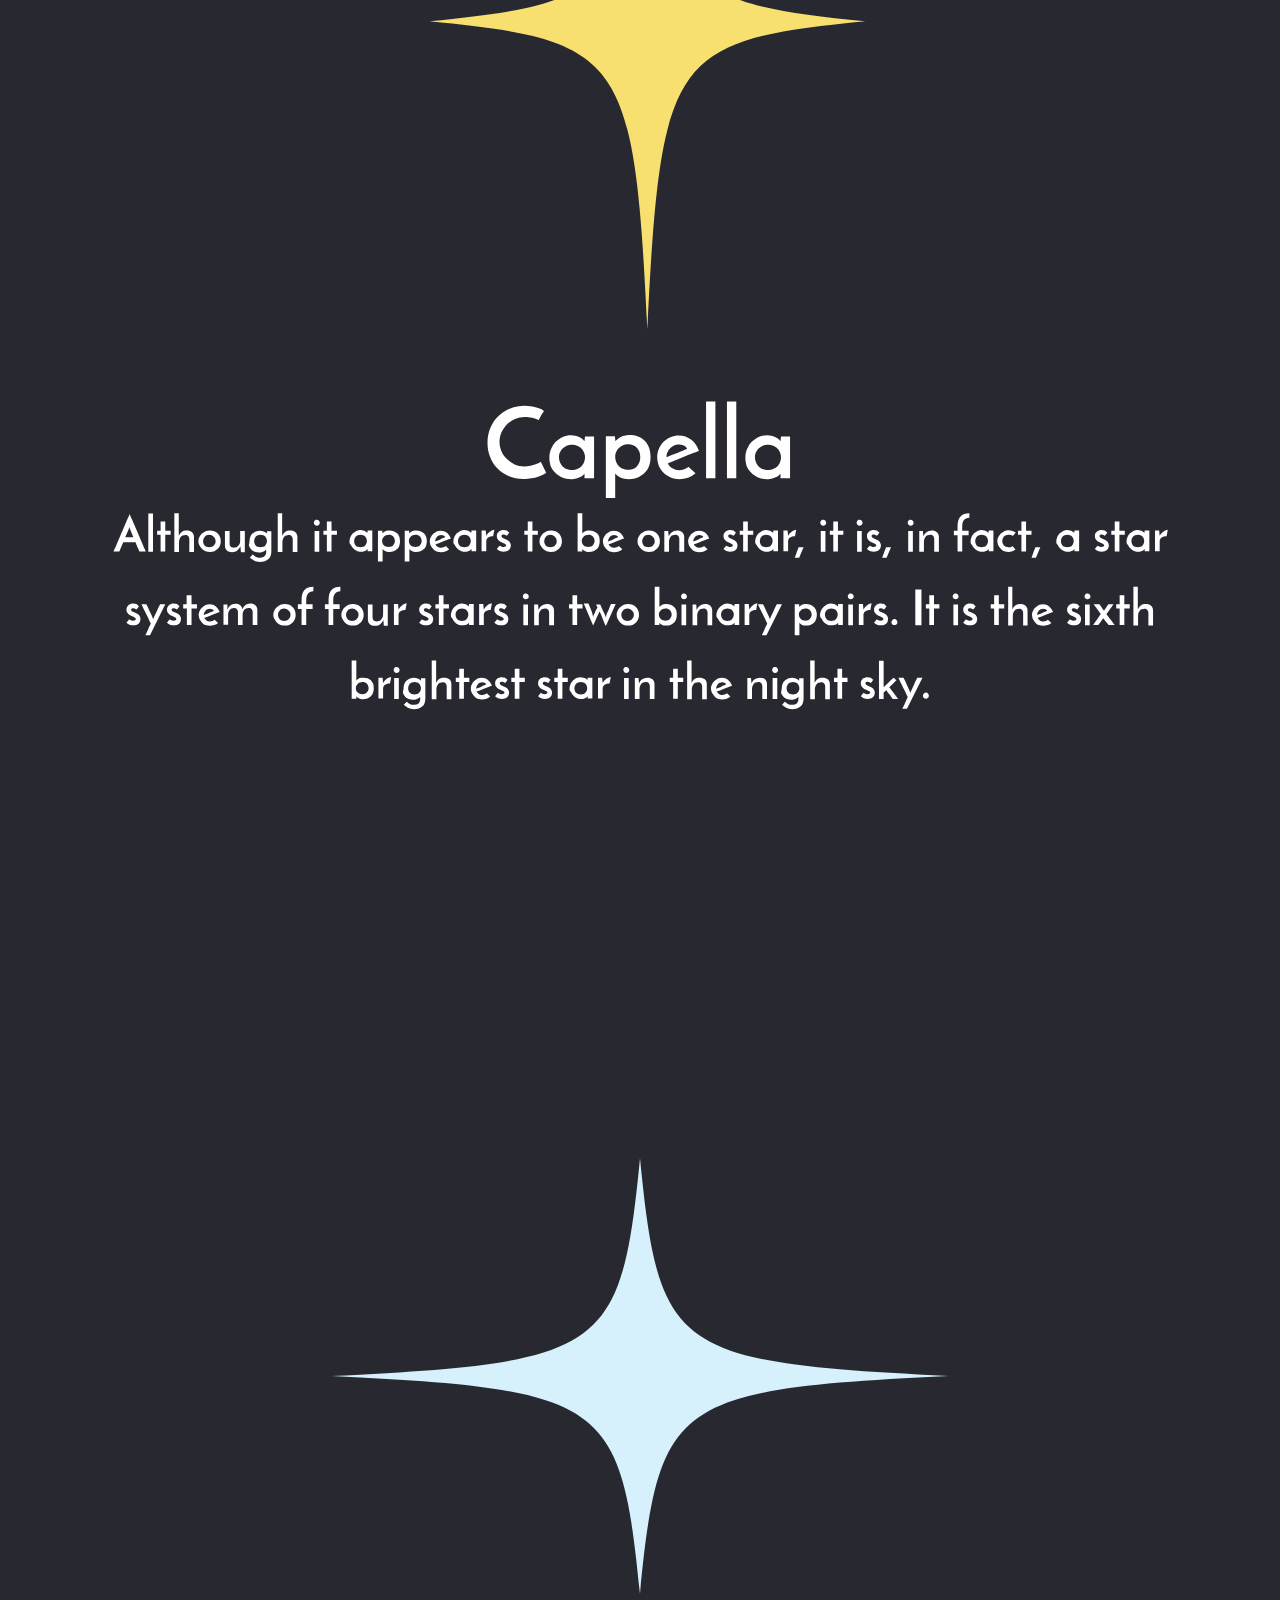
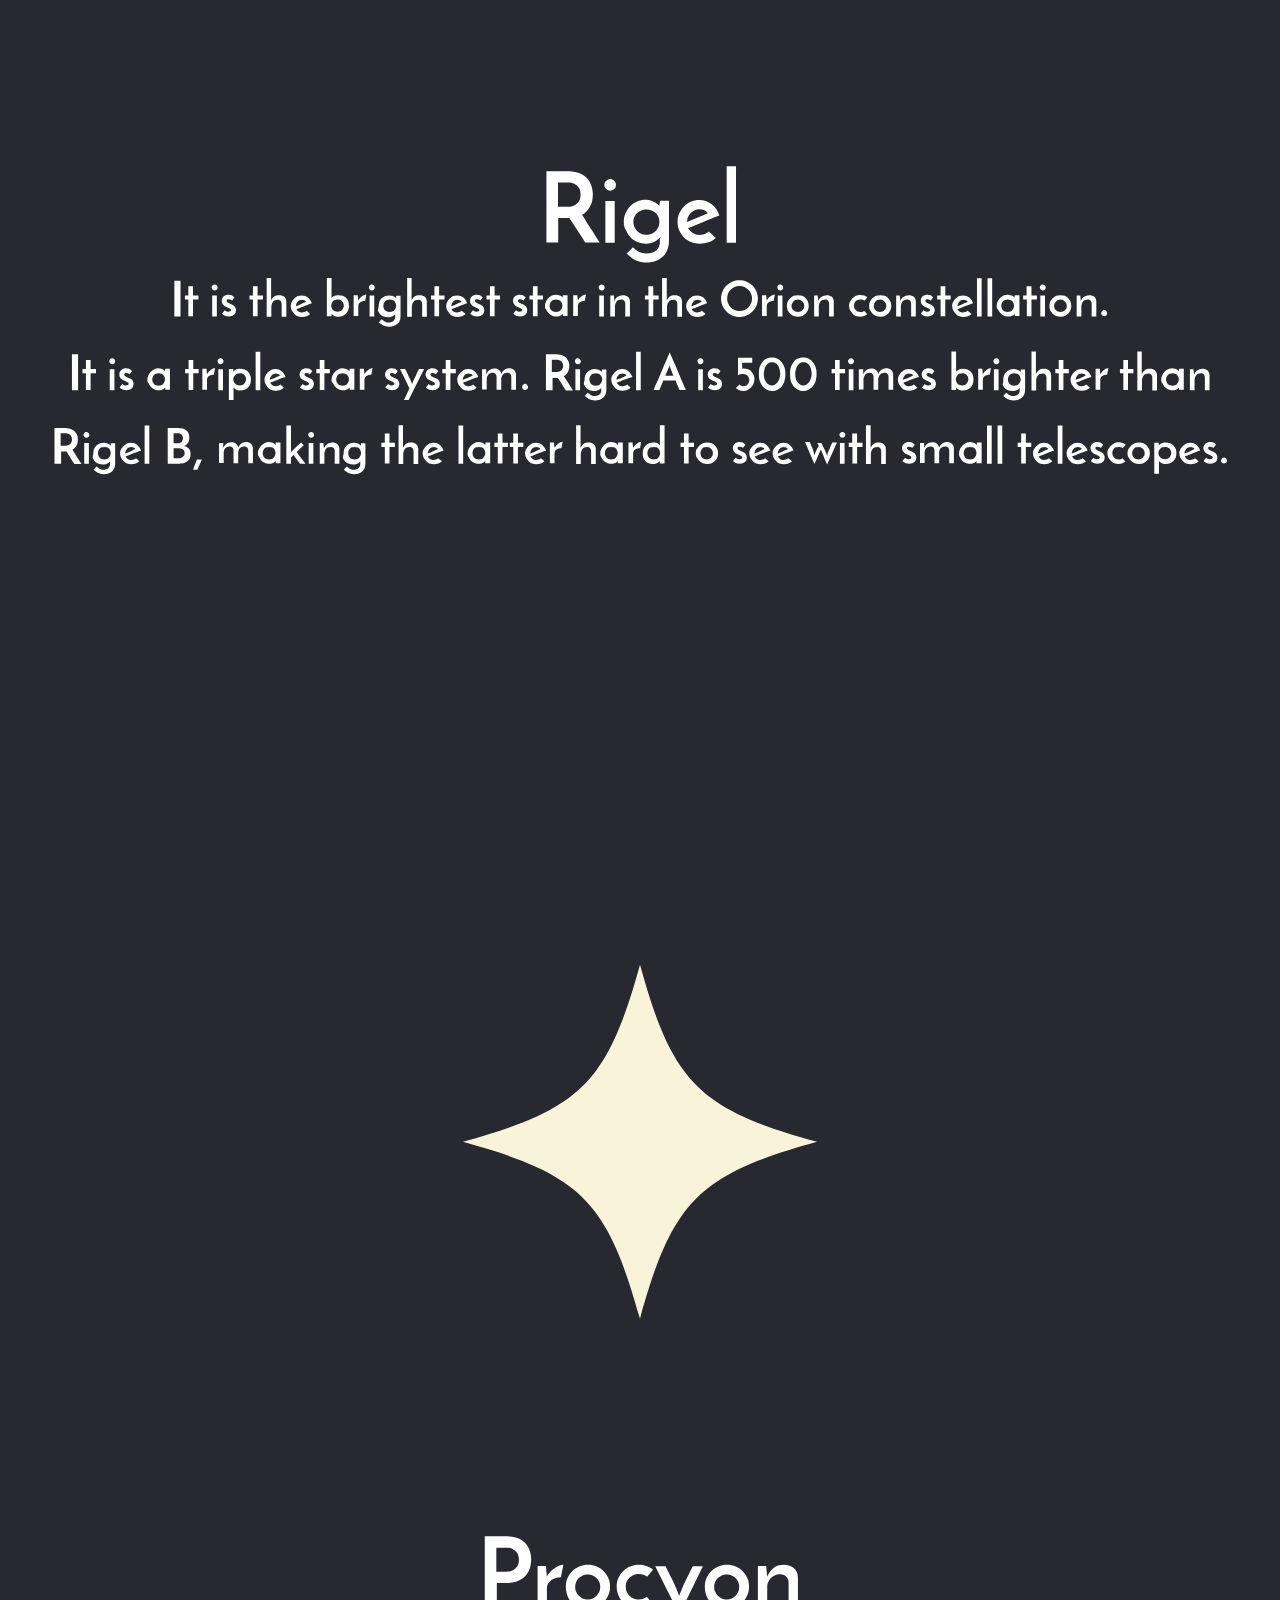
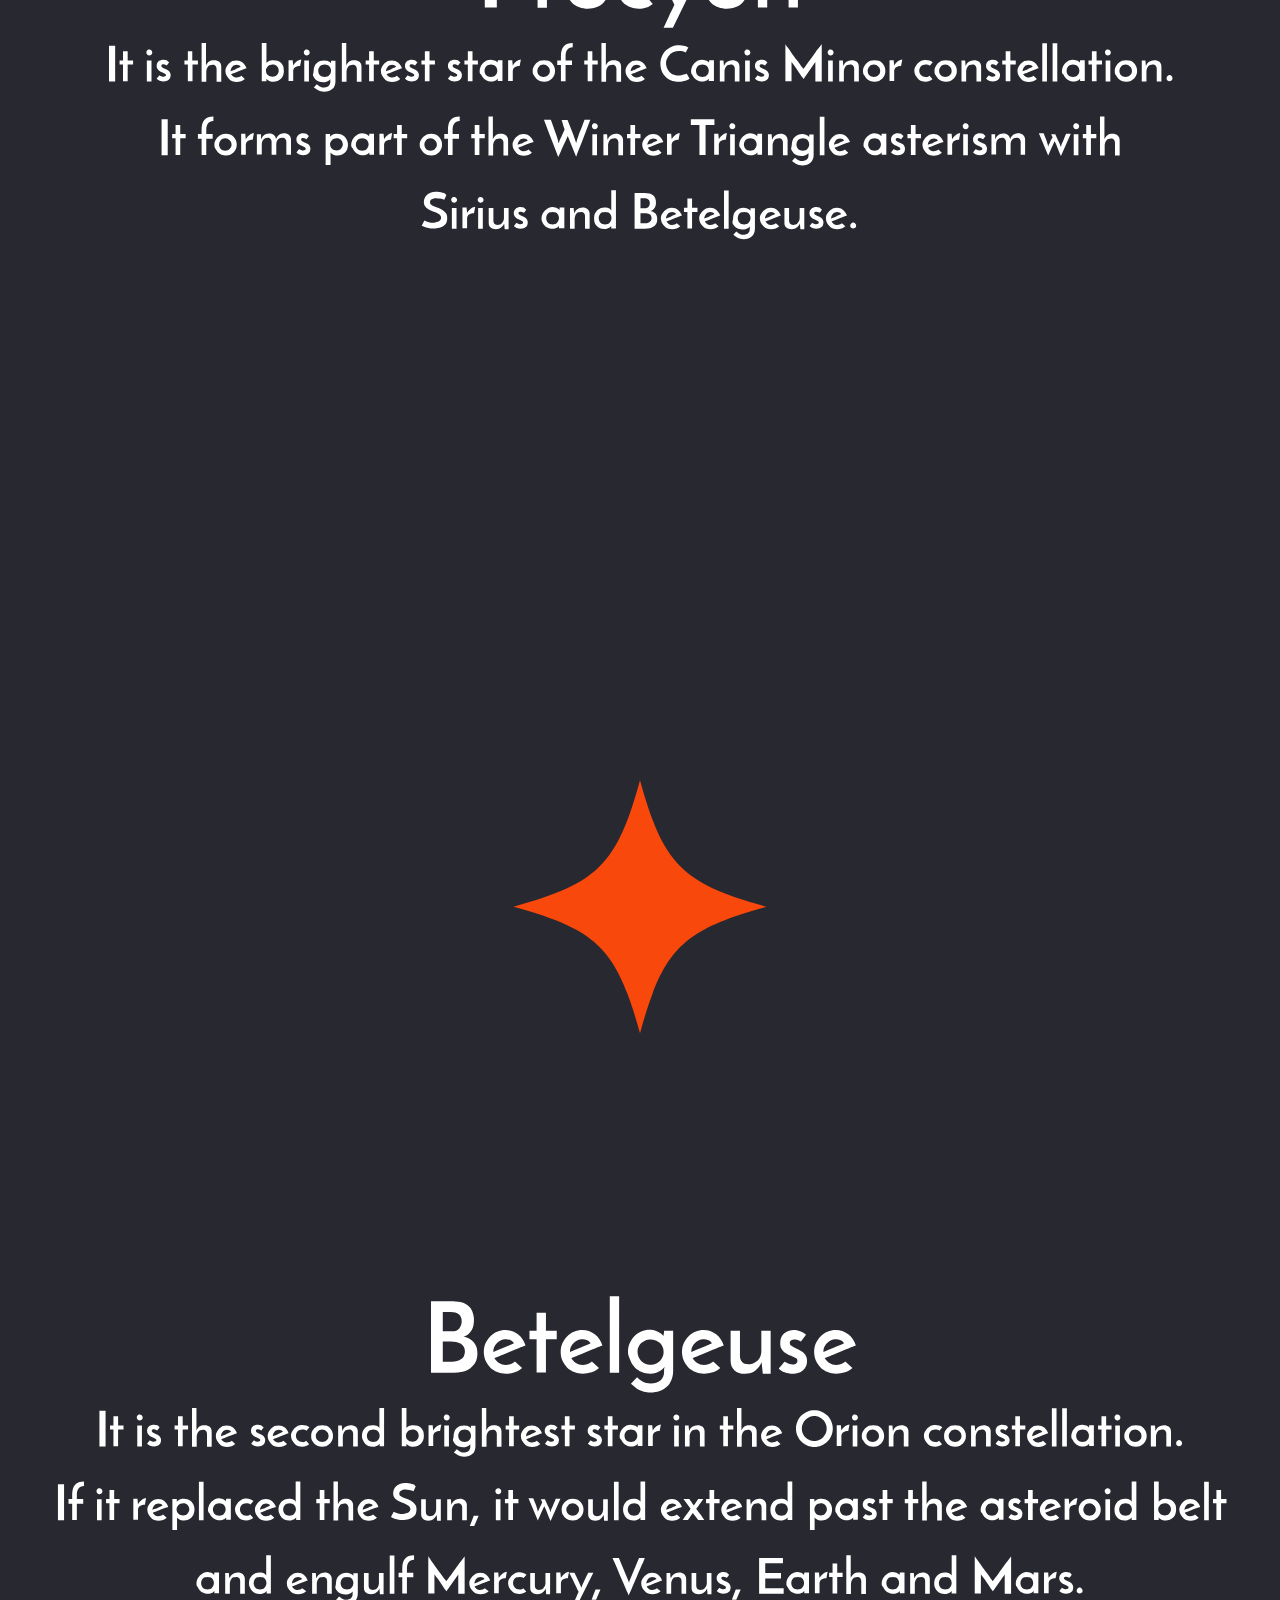
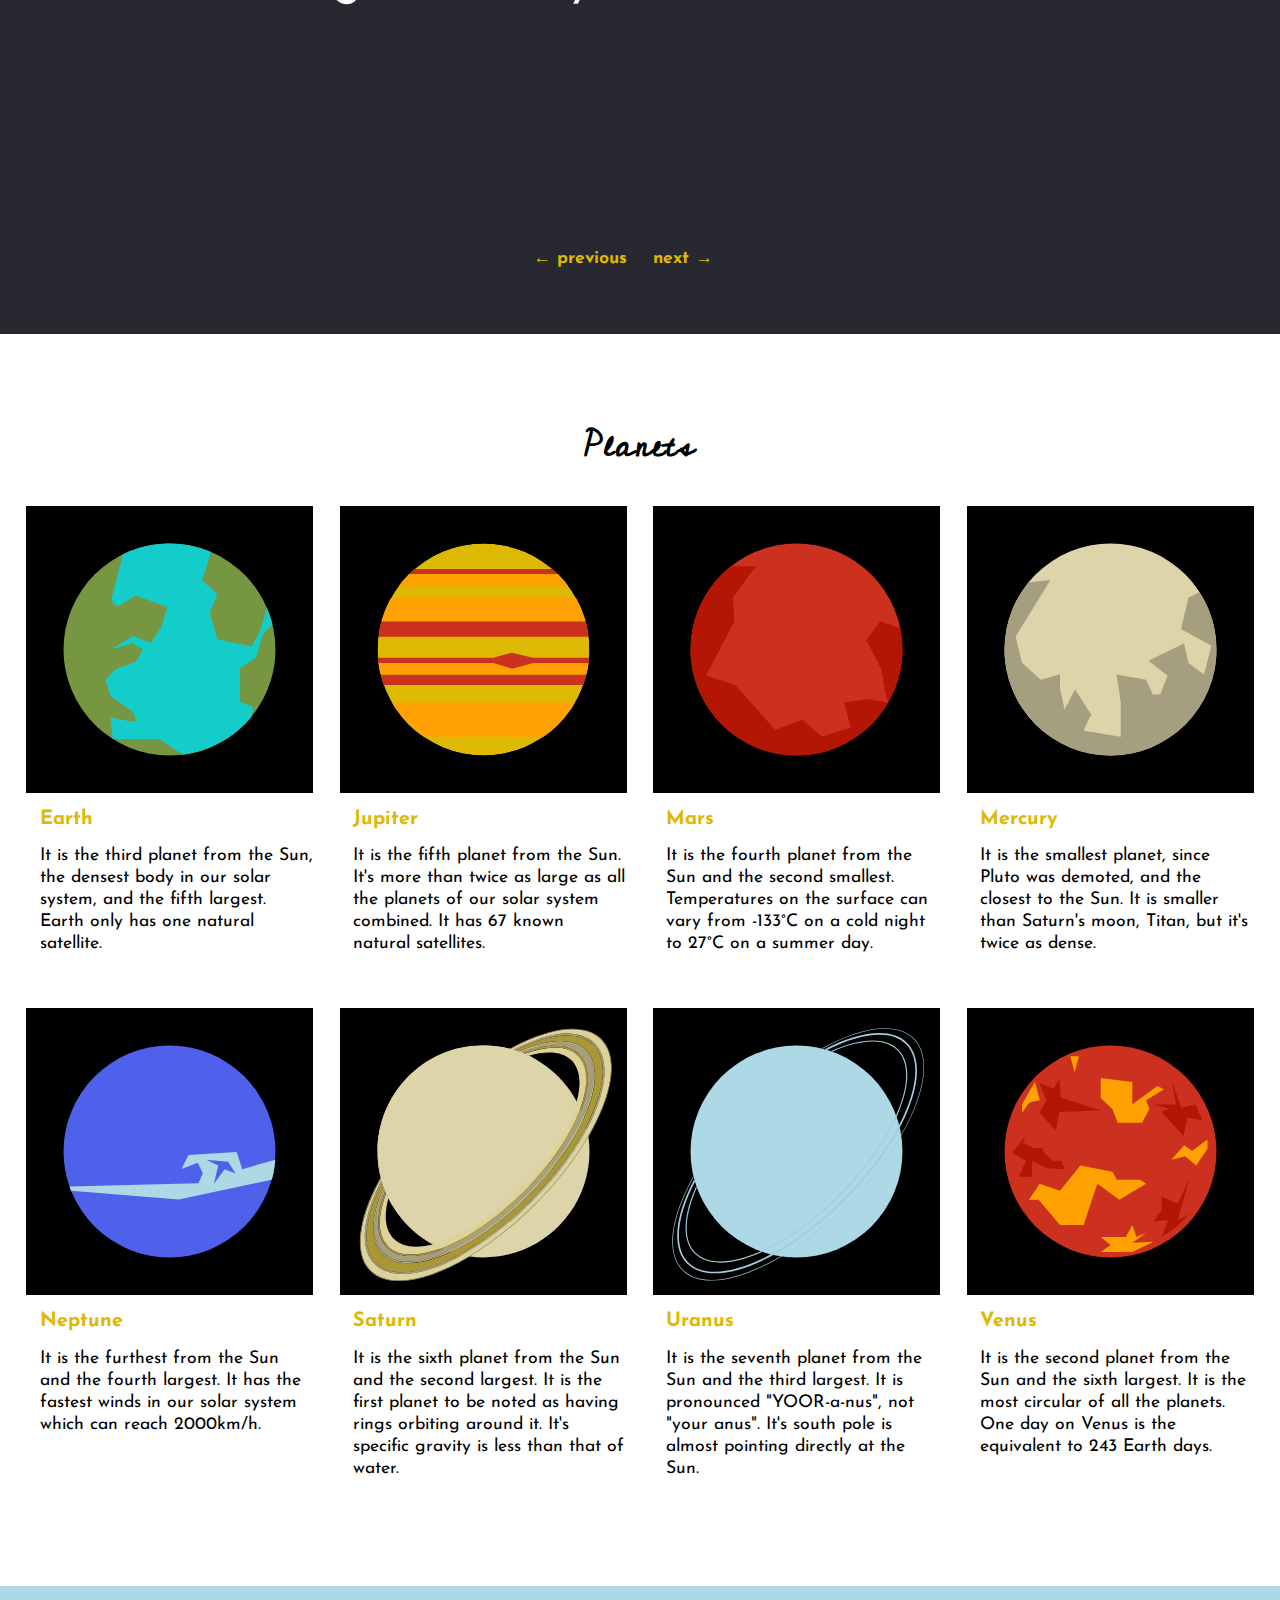
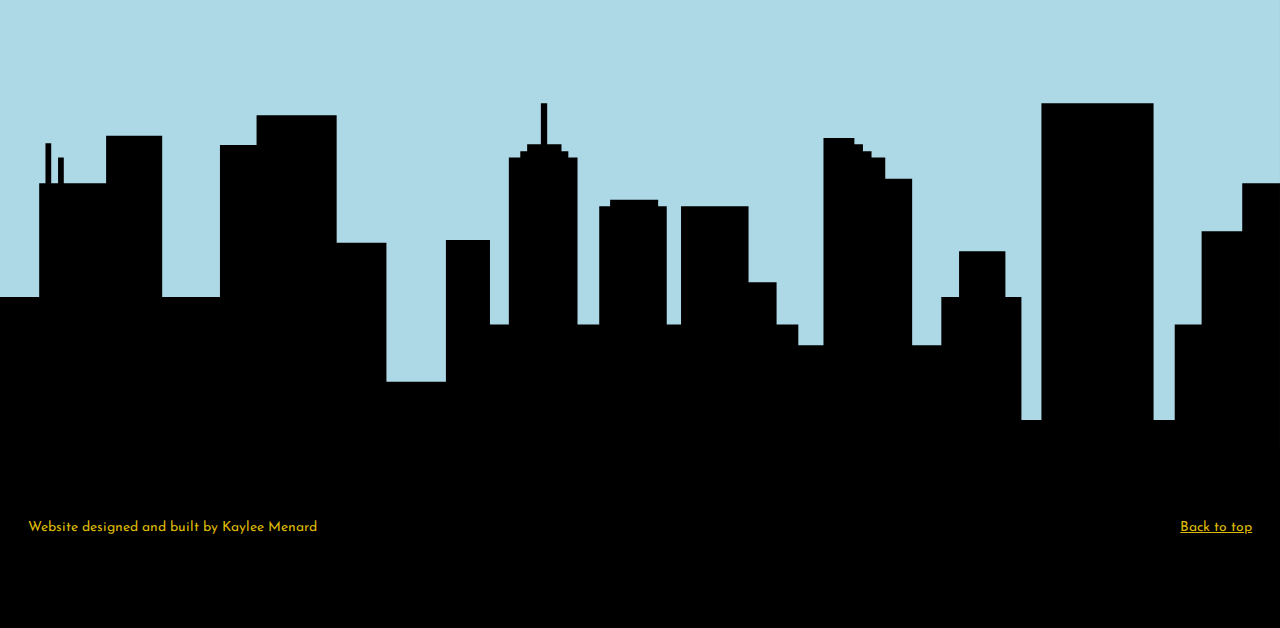
==== commit 05c3128c: "Constellation thumbnails displaying as desired" ====
--- a/index.html
+++ b/index.html
@@ -64,37 +64,59 @@
 					</a>
 				</li>
 				<li class="unit xs-1 s-1 m-1-3 l-1-4 gutter-1-2 pad-b">
-					<a href="images/zodiac_02.svg"><h4 class="preview">Pisces</h4></a>
-				</li>
-				<li class="unit xs-1 s-1 m-1-3 l-1-4 gutter-1-2 pad-b">
-					<a href="images/zodiac-03.svg"><h4 class="preview">Aries</h4></a>
-				</li>
-				<li class="unit xs-1 s-1 m-1-3 l-1-4 gutter-1-2 pad-b">
-					<a href="images/zodiac-04.svg"><h4 class="preview">Capricorn</h4></a>
-				</li>
-				<li class="unit xs-1 s-1 m-1-3 l-1-4 gutter-1-2 pad-b">
-					<a href="images/zodiac-05.svg"><h4 class="preview">Sagittarius</h4></a>
-				</li>
-				<li class="unit xs-1 s-1 m-1-3 l-1-4 gutter-1-2 pad-b">
-					<a href="images/zodiac-06.svg"><h4 class="preview">Virgo</h4></a>
-				</li>
-				<li class="unit xs-1 s-1 m-1-3 l-1-4 gutter-1-2 pad-b">
-					<a href="images/zodiac-07.svg"><h4 class="preview">Gemini</h4></a>
-				</li>
-				<li class="unit xs-1 s-1 m-1-3 l-1-4 gutter-1-2 pad-b">
-					<a href="images/zodiac-08.svg"><h4 class="preview">Taurus</h4></a>	
-				</li>
-				<li class="unit xs-1 s-1 m-1-3 l-1-4 gutter-1-2 pad-b">
-					<a href="images/zodiac-09.svg"><h4 class="preview">Aquarius</h4></a>
-				</li>
-				<li class="unit xs-1 s-1 m-1-3 l-1-4 gutter-1-2 pad-b">
-					<a href="images/zodiac-10.svg"><h4 class="preview">Scorpio</h4></a>
-				</li>
-				<li class="unit xs-1 s-1 m-1-3 l-1-4 gutter-1-2 pad-b">
-					<a href="images/zodiac-11.svg"><h4 class="preview">Libra</h4></a>
-				</li>
-				<li class="unit xs-1 s-1 m-1-3 l-1-4 gutter-1-2 pad-b">
-					<a href="images/zodiac-12.svg"><h4 class="preview">Leo</h4></a>
+					<a class="preview-img" href="images/zodiac_02.svg" style="background-image:url('images/zodiac_02.svg')">
+						<p class="preview-text">Pisces</p>
+					</a>					
+				</li>
+				<li class="unit xs-1 s-1 m-1-3 l-1-4 gutter-1-2 pad-b">
+					<a class="preview-img" href="images/zodiac-03.svg" style="background-image:url('images/zodiac-03.svg')">
+						<p class="preview-text">Aries</p>
+					</a>					
+				</li>
+				<li class="unit xs-1 s-1 m-1-3 l-1-4 gutter-1-2 pad-b">
+					<a class="preview-img" href="images/zodiac-04.svg" style="background-image:url('images/zodiac-04.svg')">
+						<p class="preview-text">Capricorn</p>
+					</a>					
+				</li>
+				<li class="unit xs-1 s-1 m-1-3 l-1-4 gutter-1-2 pad-b">
+					<a class="preview-img" href="images/zodiac-05.svg" style="background-image:url('images/zodiac-05.svg')">
+						<p class="preview-text">Sagittarius</p>
+					</a>					
+				</li>
+				<li class="unit xs-1 s-1 m-1-3 l-1-4 gutter-1-2 pad-b">
+					<a class="preview-img" href="images/zodiac-06.svg" style="background-image:url('images/zodiac-06.svg')">
+						<p class="preview-text">Virgo</p>
+					</a>					
+				</li>
+				<li class="unit xs-1 s-1 m-1-3 l-1-4 gutter-1-2 pad-b">
+					<a class="preview-img" href="images/zodiac-07.svg" style="background-image:url('images/zodiac-07.svg')">
+						<p class="preview-text">Gemini</p>
+					</a>					
+				</li>
+				<li class="unit xs-1 s-1 m-1-3 l-1-4 gutter-1-2 pad-b">
+					<a class="preview-img" href="images/zodiac-08.svg" style="background-image:url('images/zodiac-08.svg')">
+						<p class="preview-text">Taurus</p>
+					</a>						
+				</li>
+				<li class="unit xs-1 s-1 m-1-3 l-1-4 gutter-1-2 pad-b">
+					<a class="preview-img" href="images/zodiac-09.svg" style="background-image:url('images/zodiac-09.svg')">
+						<p class="preview-text">Aquarius</p>
+					</a>					
+				</li>
+				<li class="unit xs-1 s-1 m-1-3 l-1-4 gutter-1-2 pad-b">
+					<a class="preview-img" href="images/zodiac-10.svg" style="background-image:url('images/zodiac-10.svg')">
+						<p class="preview-text">Scorpio</p>
+					</a>					
+				</li>
+				<li class="unit xs-1 s-1 m-1-3 l-1-4 gutter-1-2 pad-b">
+					<a class="preview-img" href="images/zodiac-11.svg" style="background-image:url('images/zodiac-11.svg')">
+						<p class="preview-text">Libra</p>
+					</a>					
+				</li>
+				<li class="unit xs-1 s-1 m-1-3 l-1-4 gutter-1-2 pad-b">
+					<a class="preview-img" href="images/zodiac-12.svg" style="background-image:url('images/zodiac-12.svg')">
+						<p class="preview-text">Leo</p>
+					</a>					
 				</li>			
 			</ul>
 	<!-- Lightbox -->
--- a/css/main.css
+++ b/css/main.css
@@ -459,11 +459,11 @@
 }
 
 .preview-text { 
-	background:#fff;
+	background: #ddb904;
 	font-weight: bold; 
 	margin: 0;
-	padding-bottom: 45%;
-	padding-top: 45%;
+	padding-bottom: 10%;
+	padding-top: 80%;
 	opacity:0;
 }
 
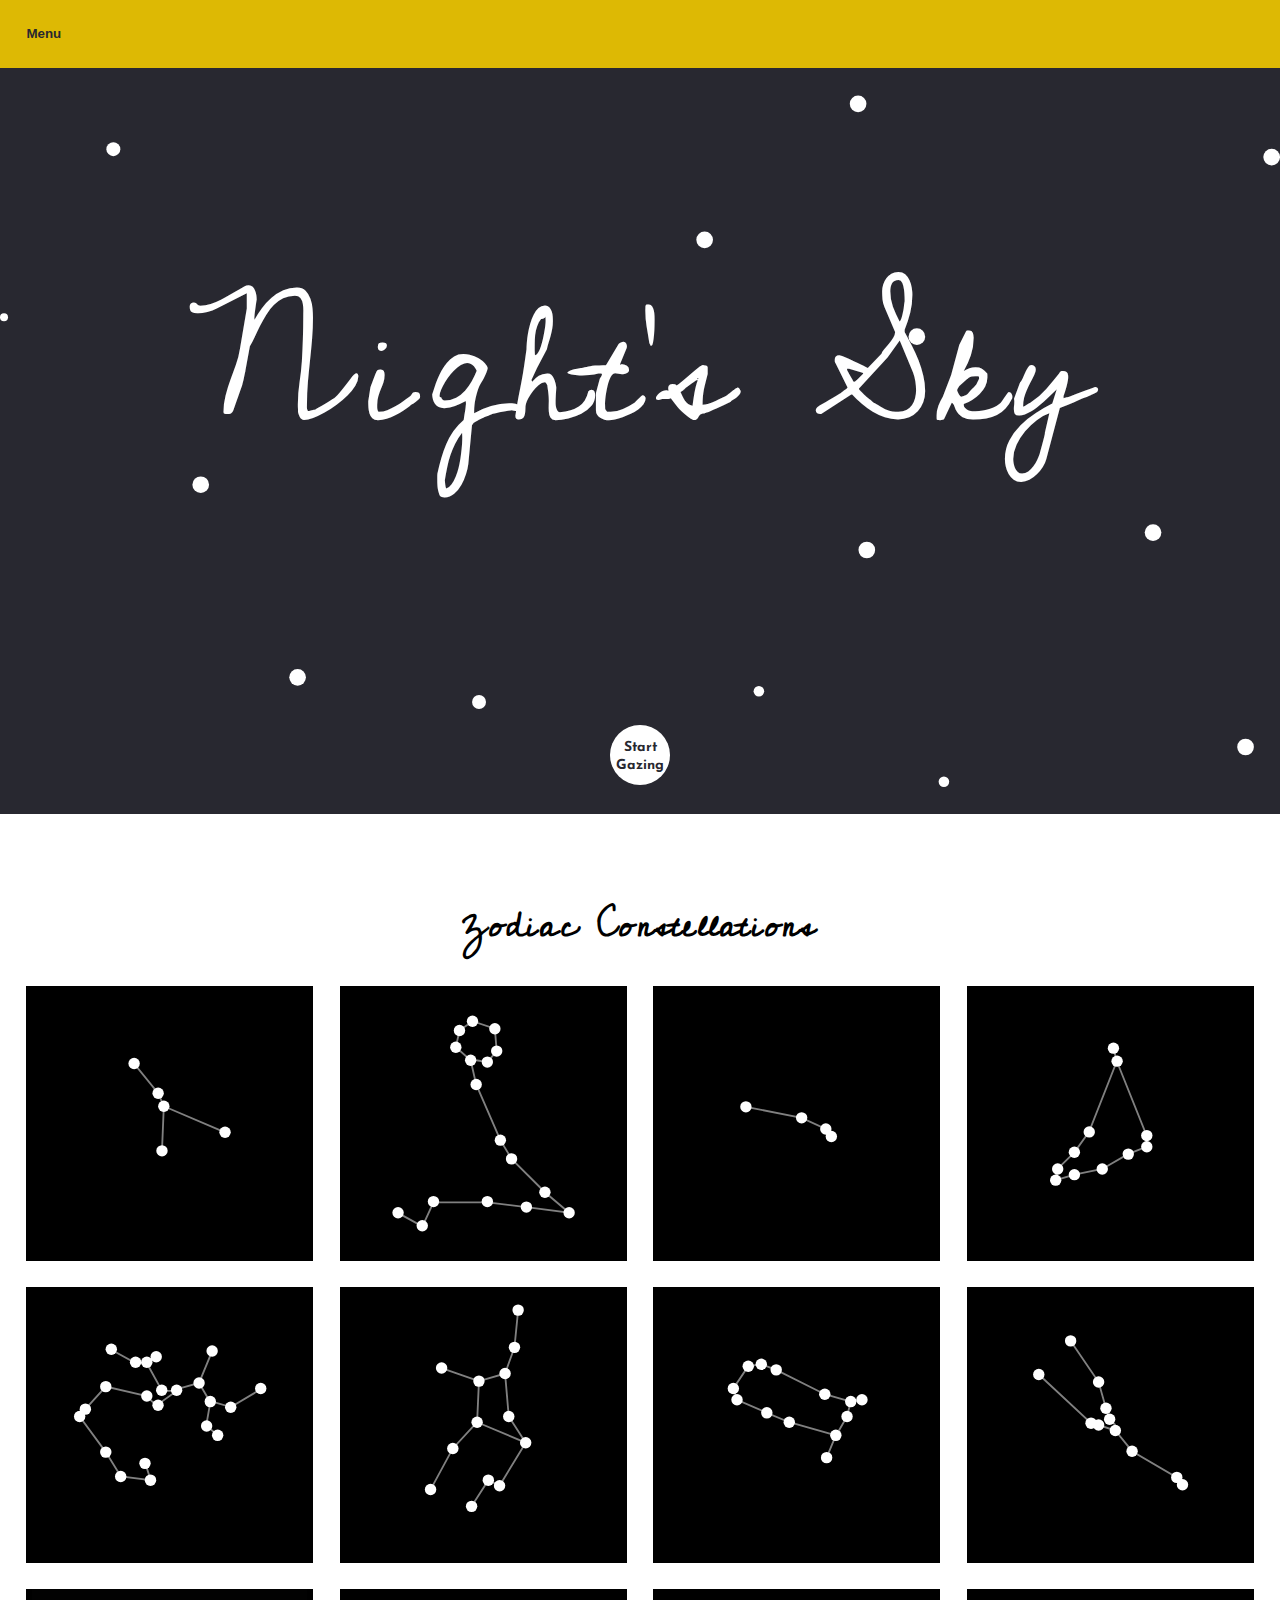
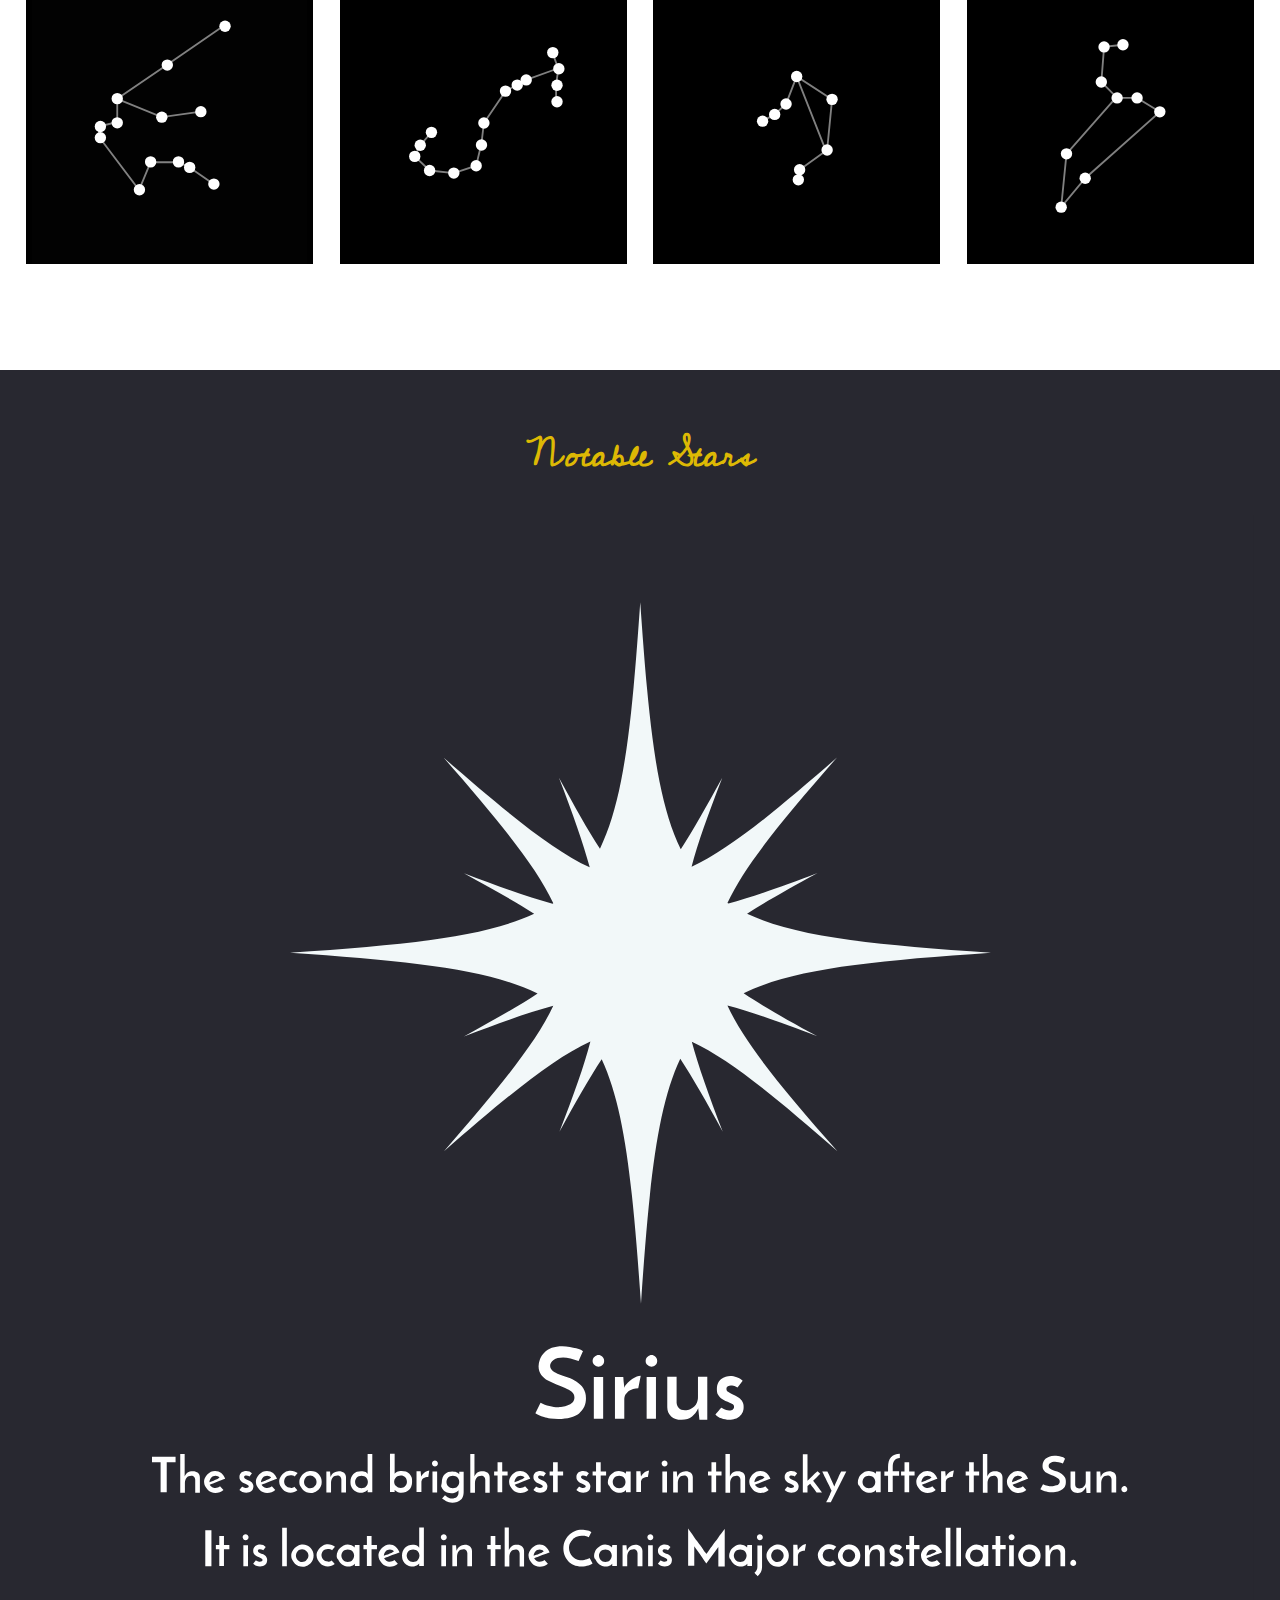
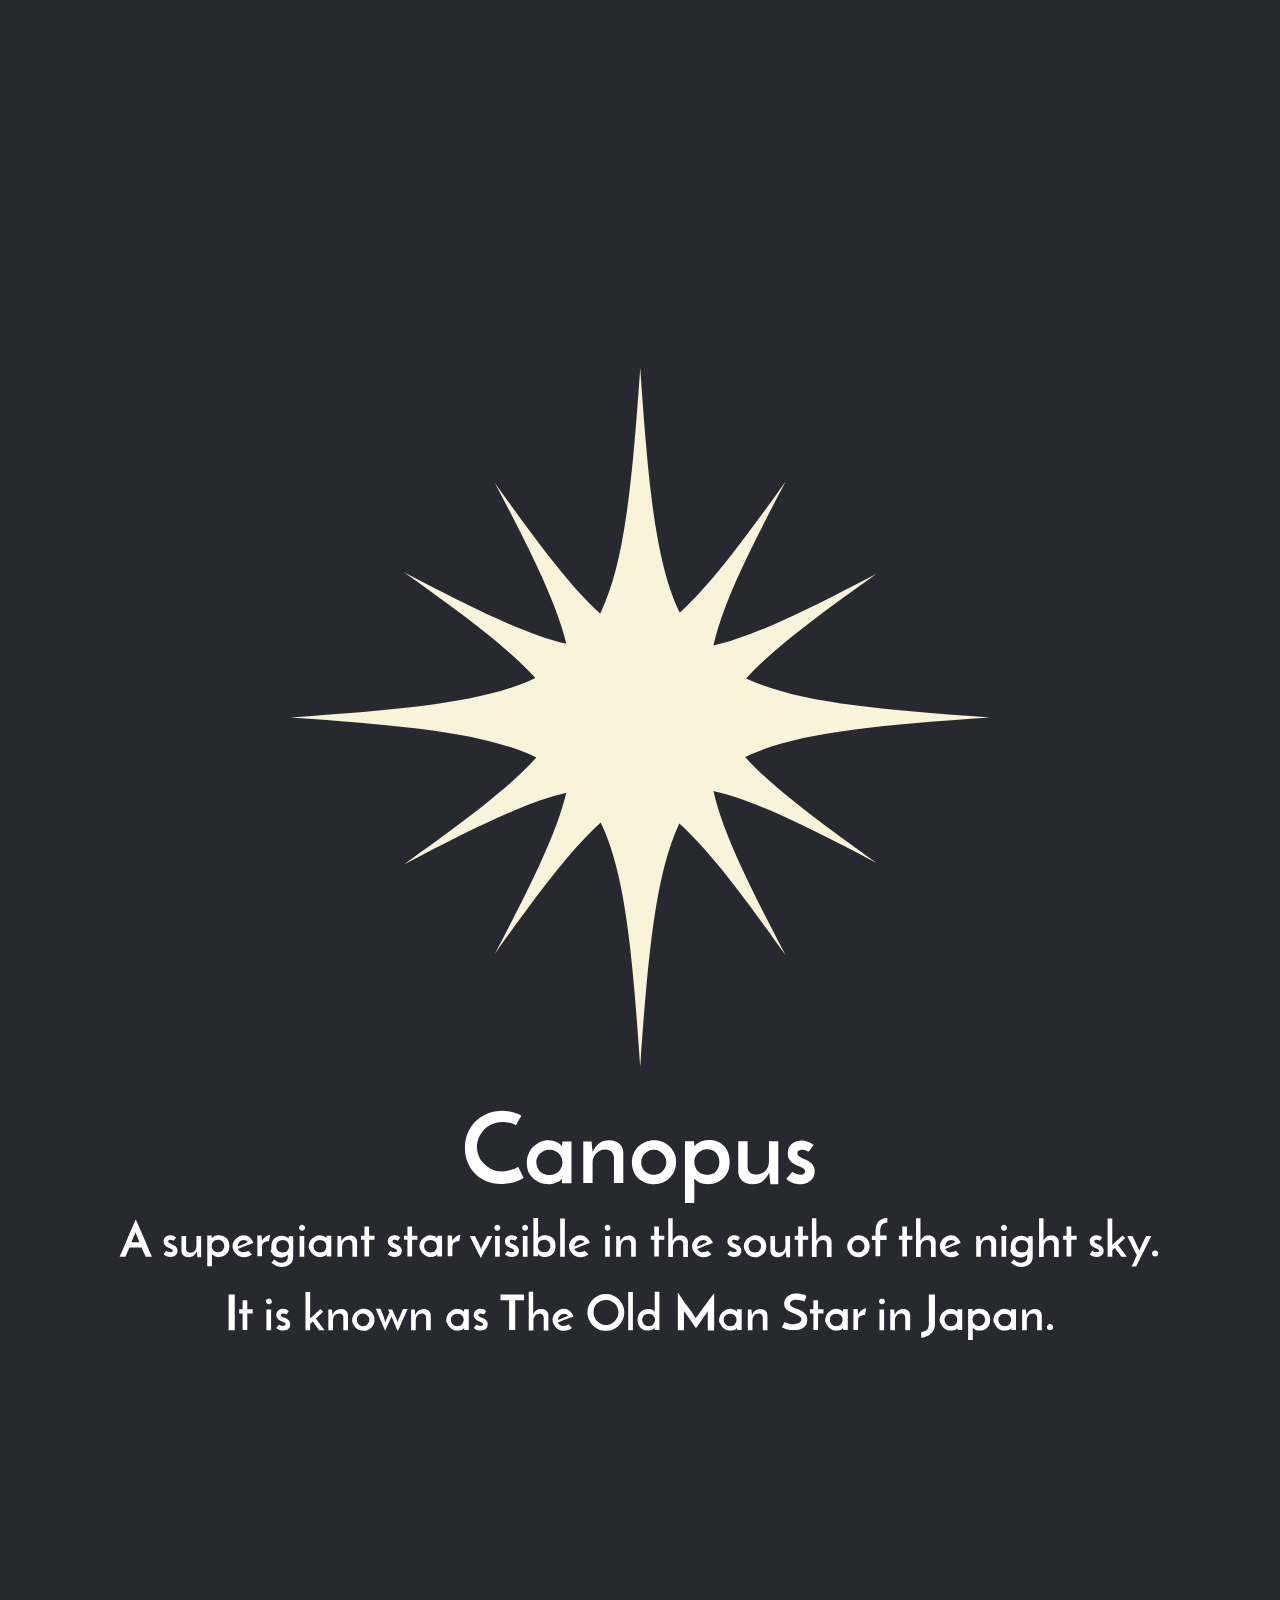
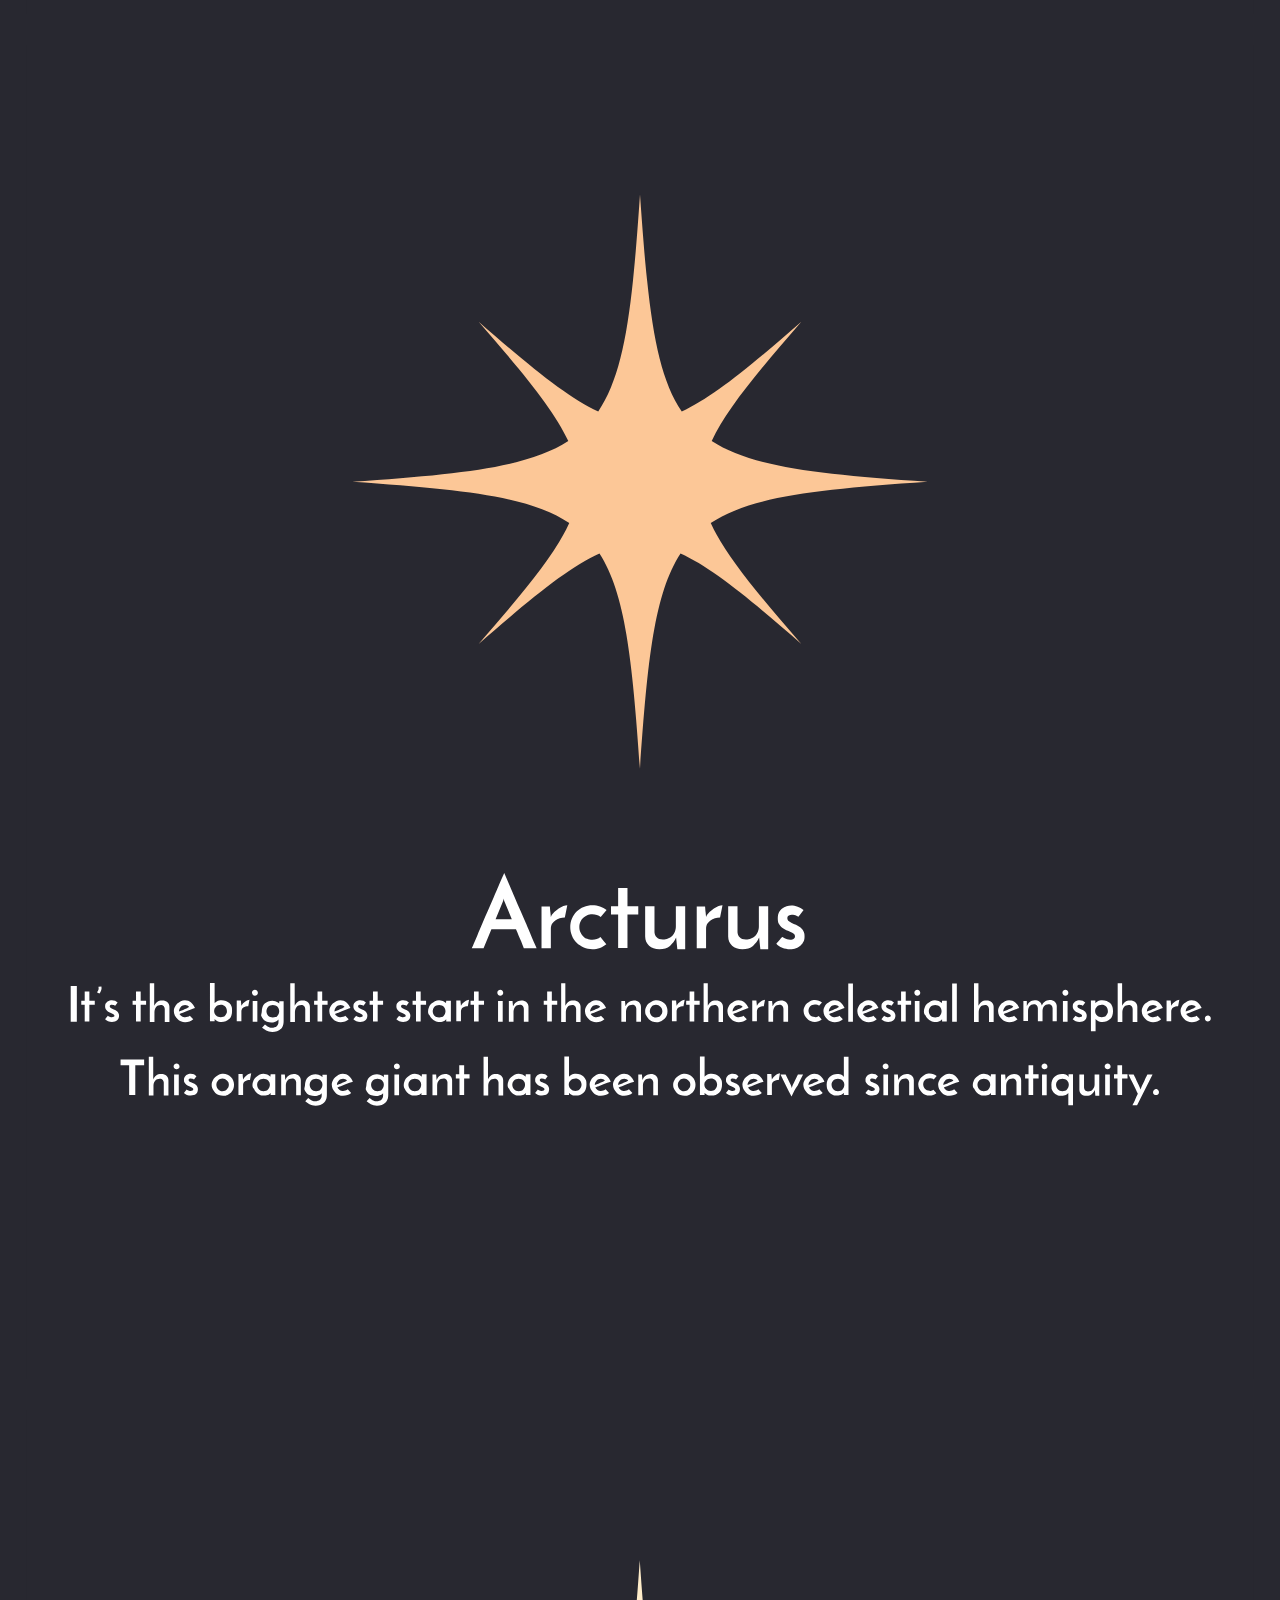
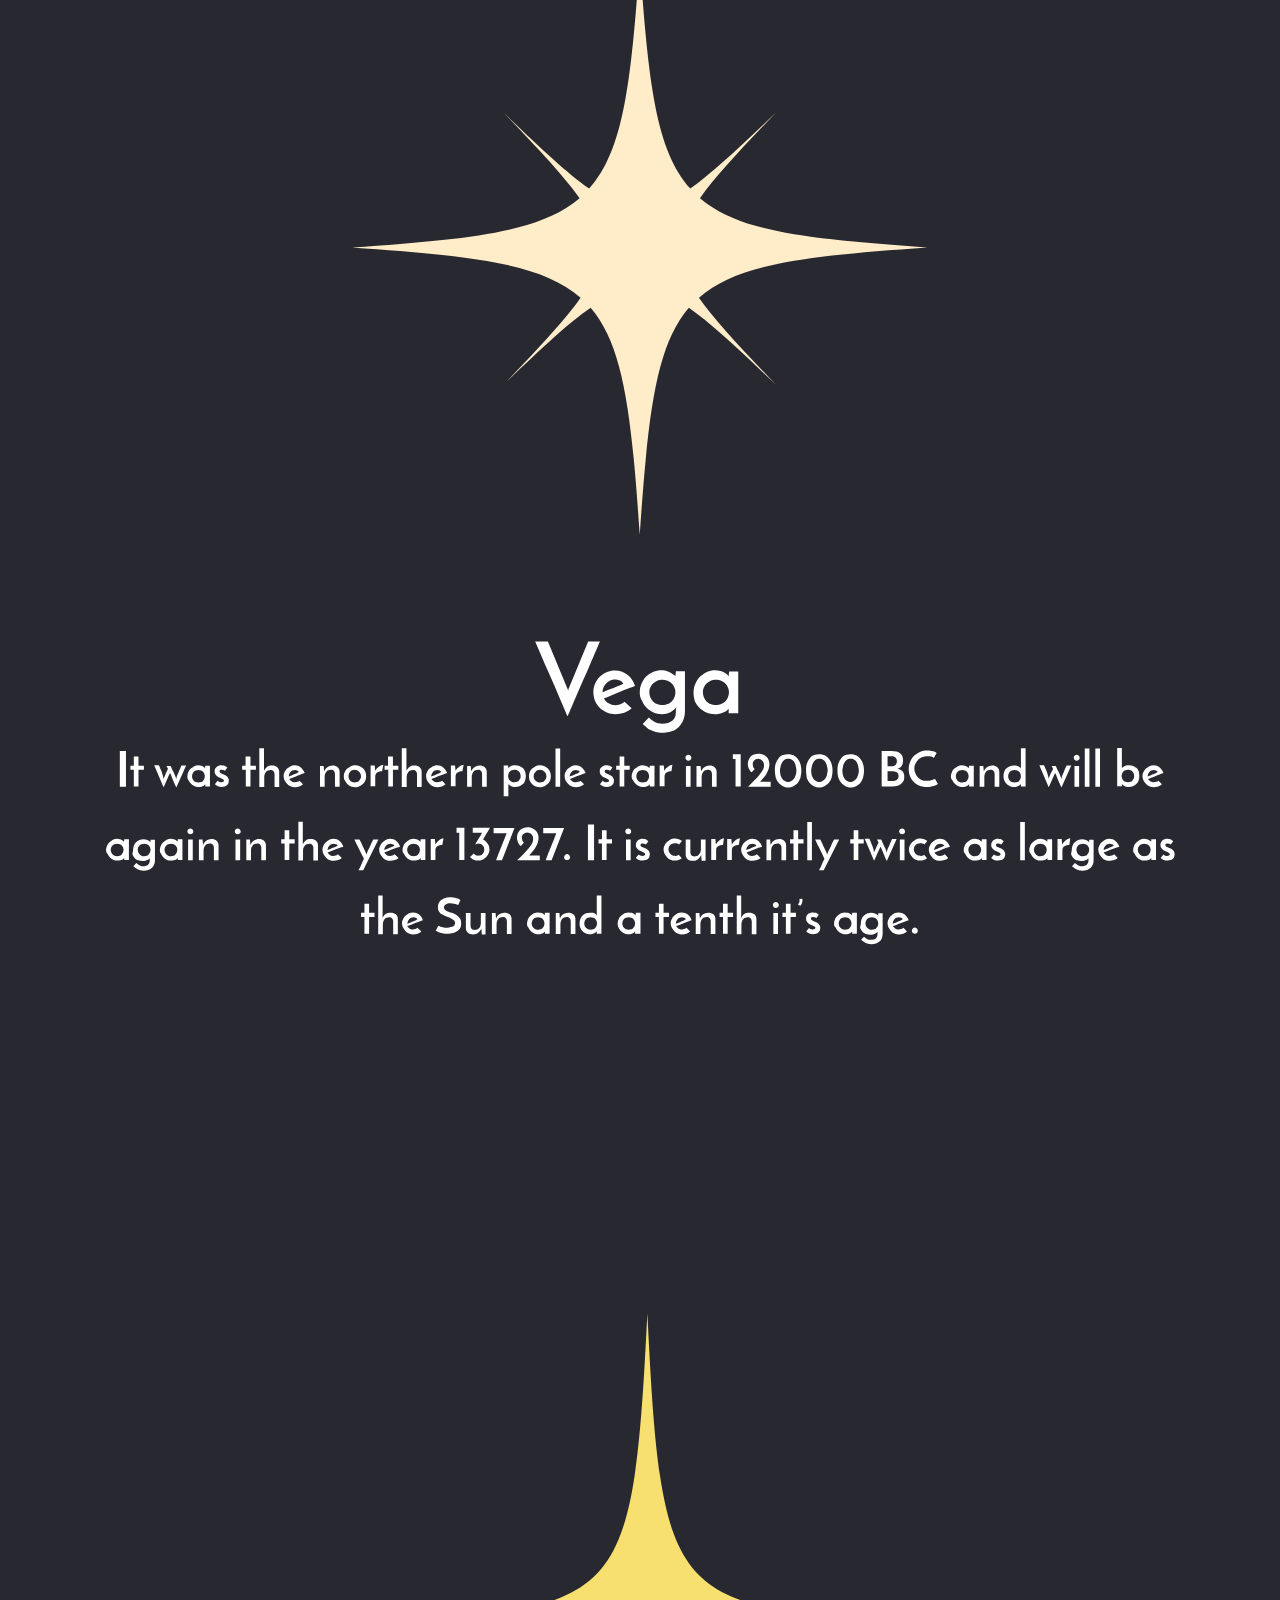
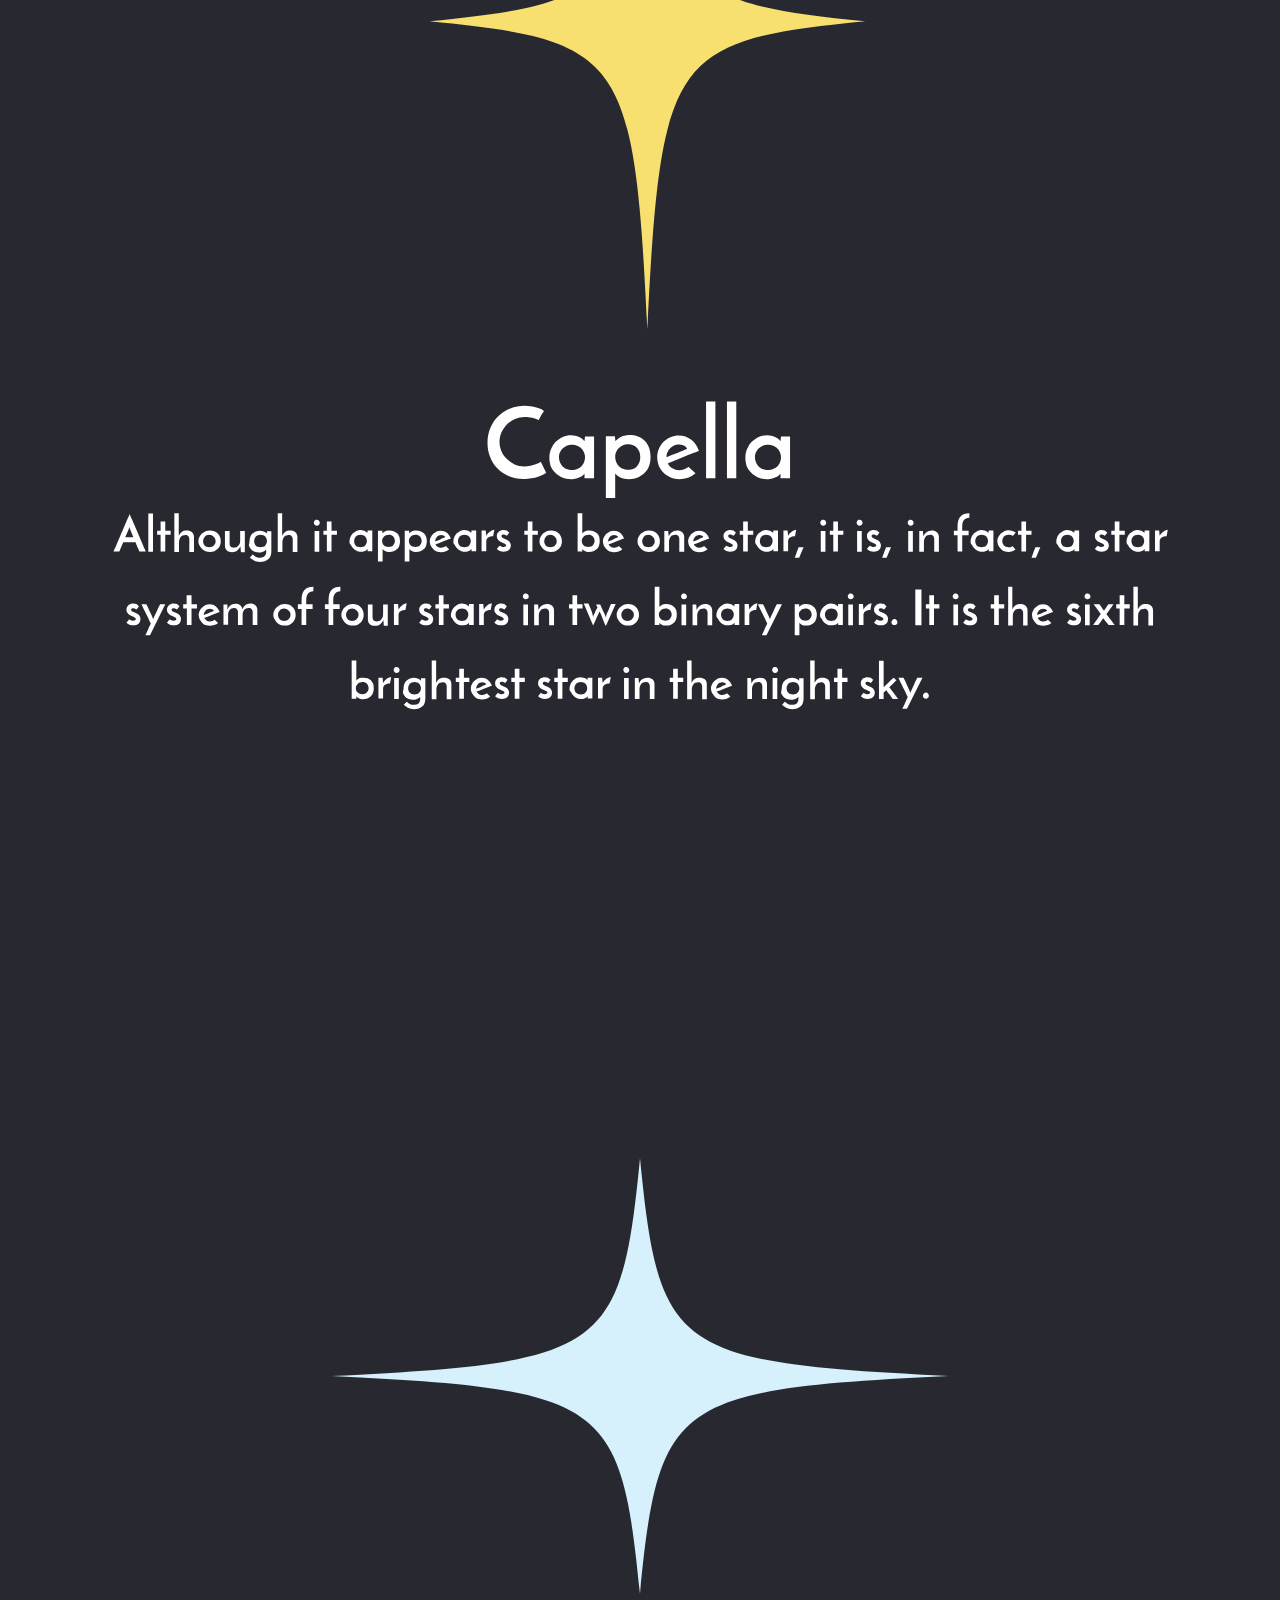
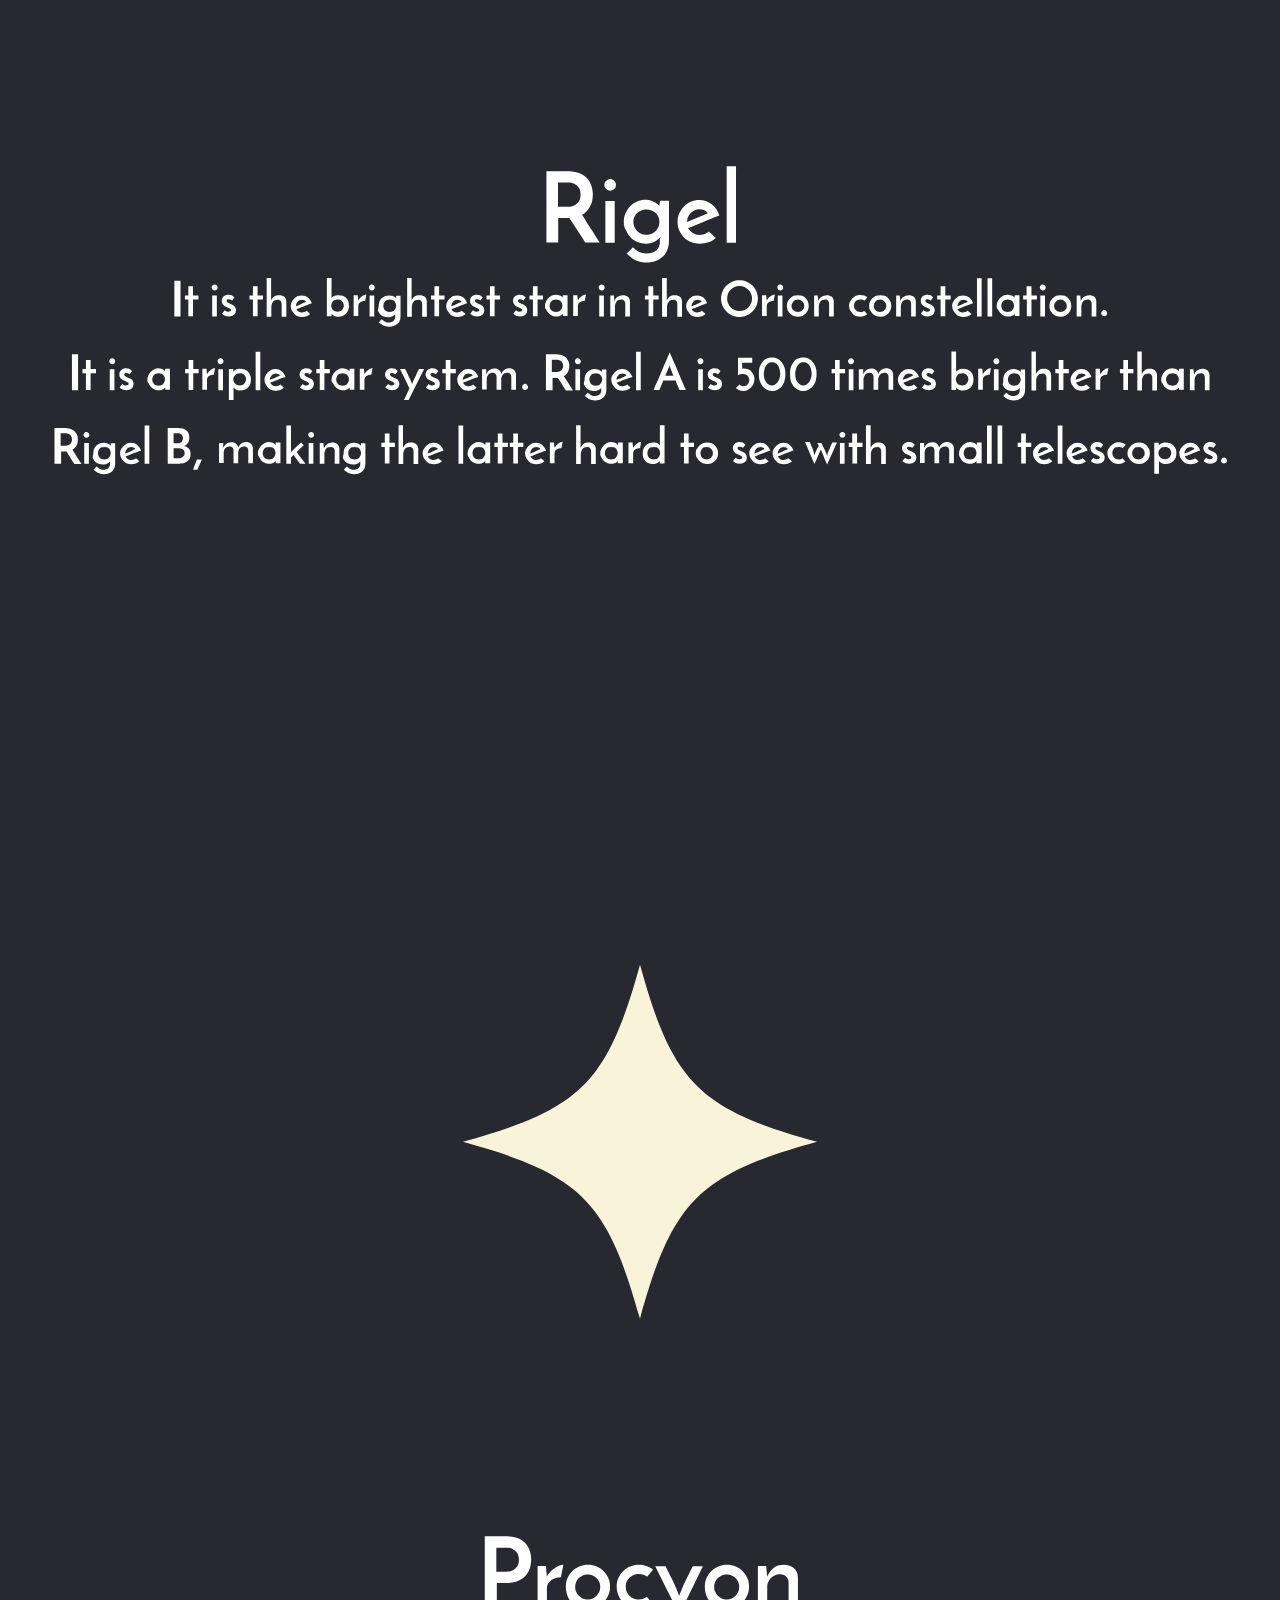
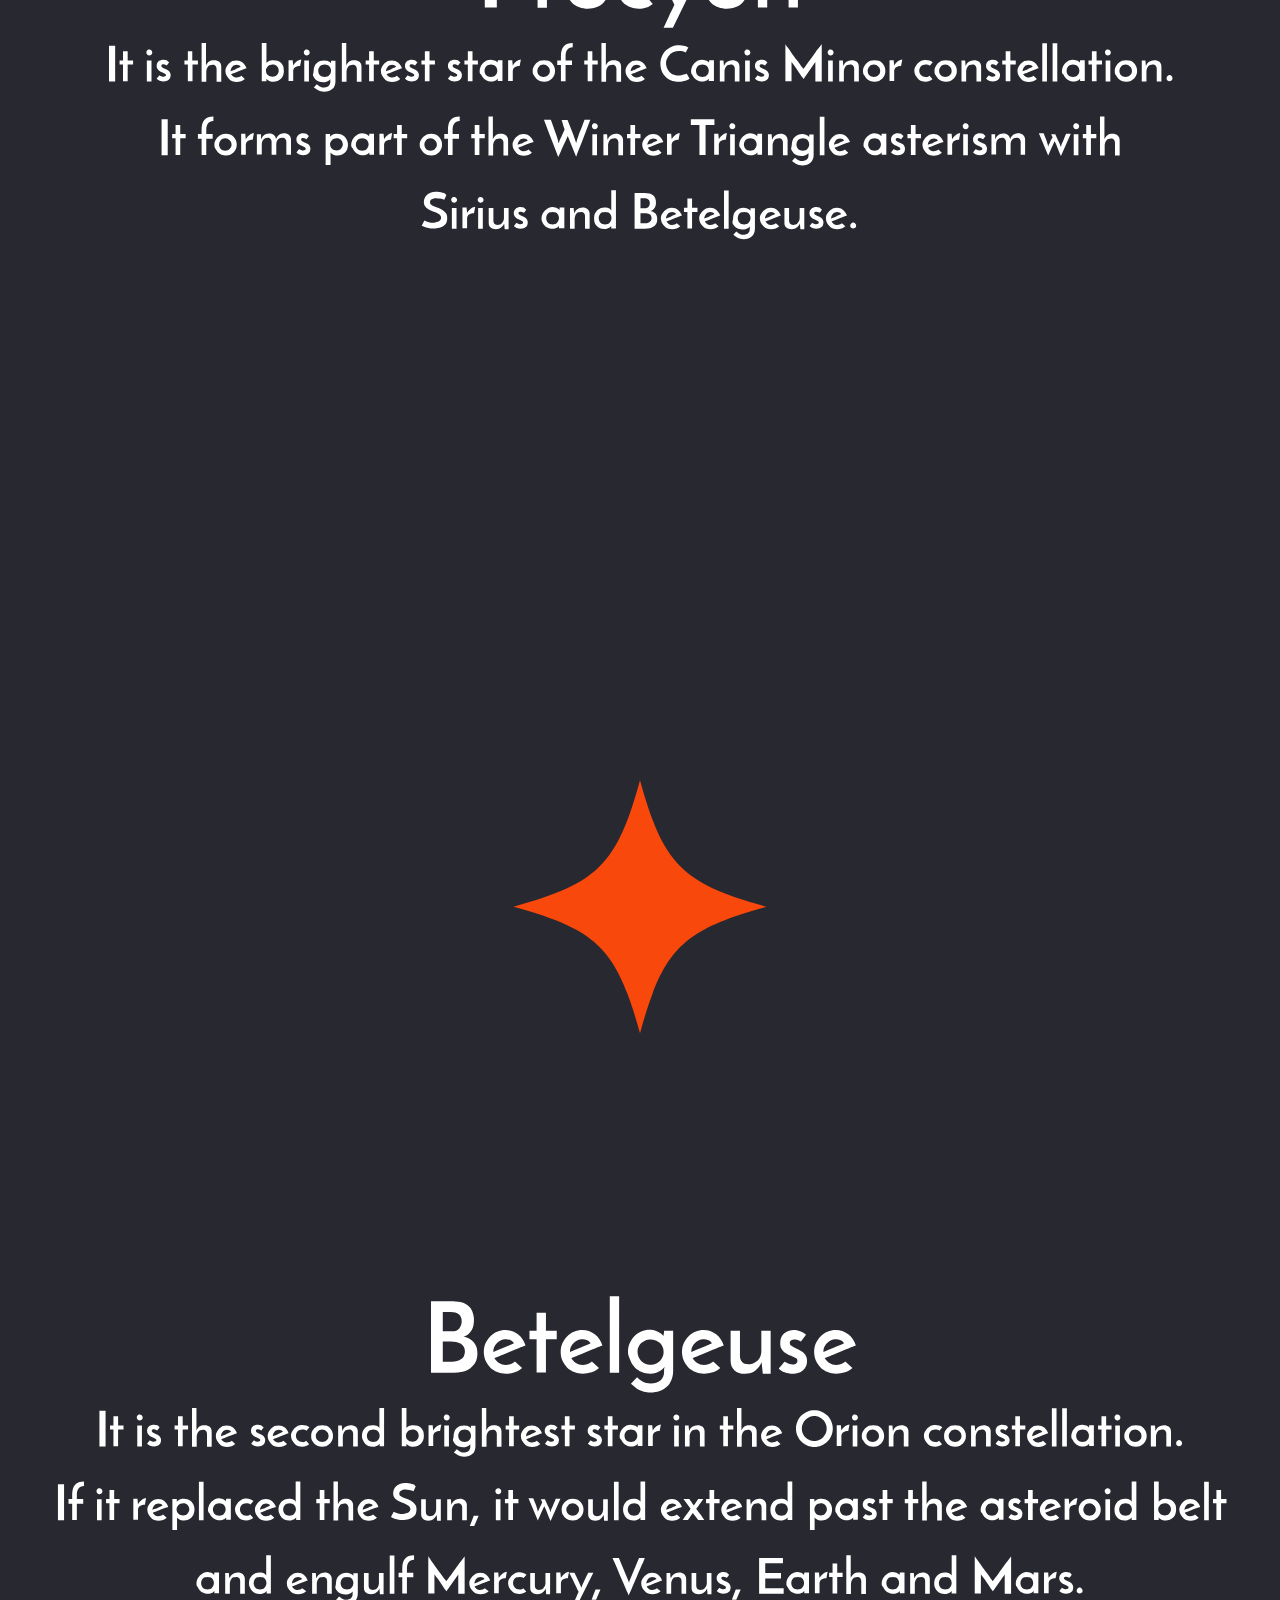
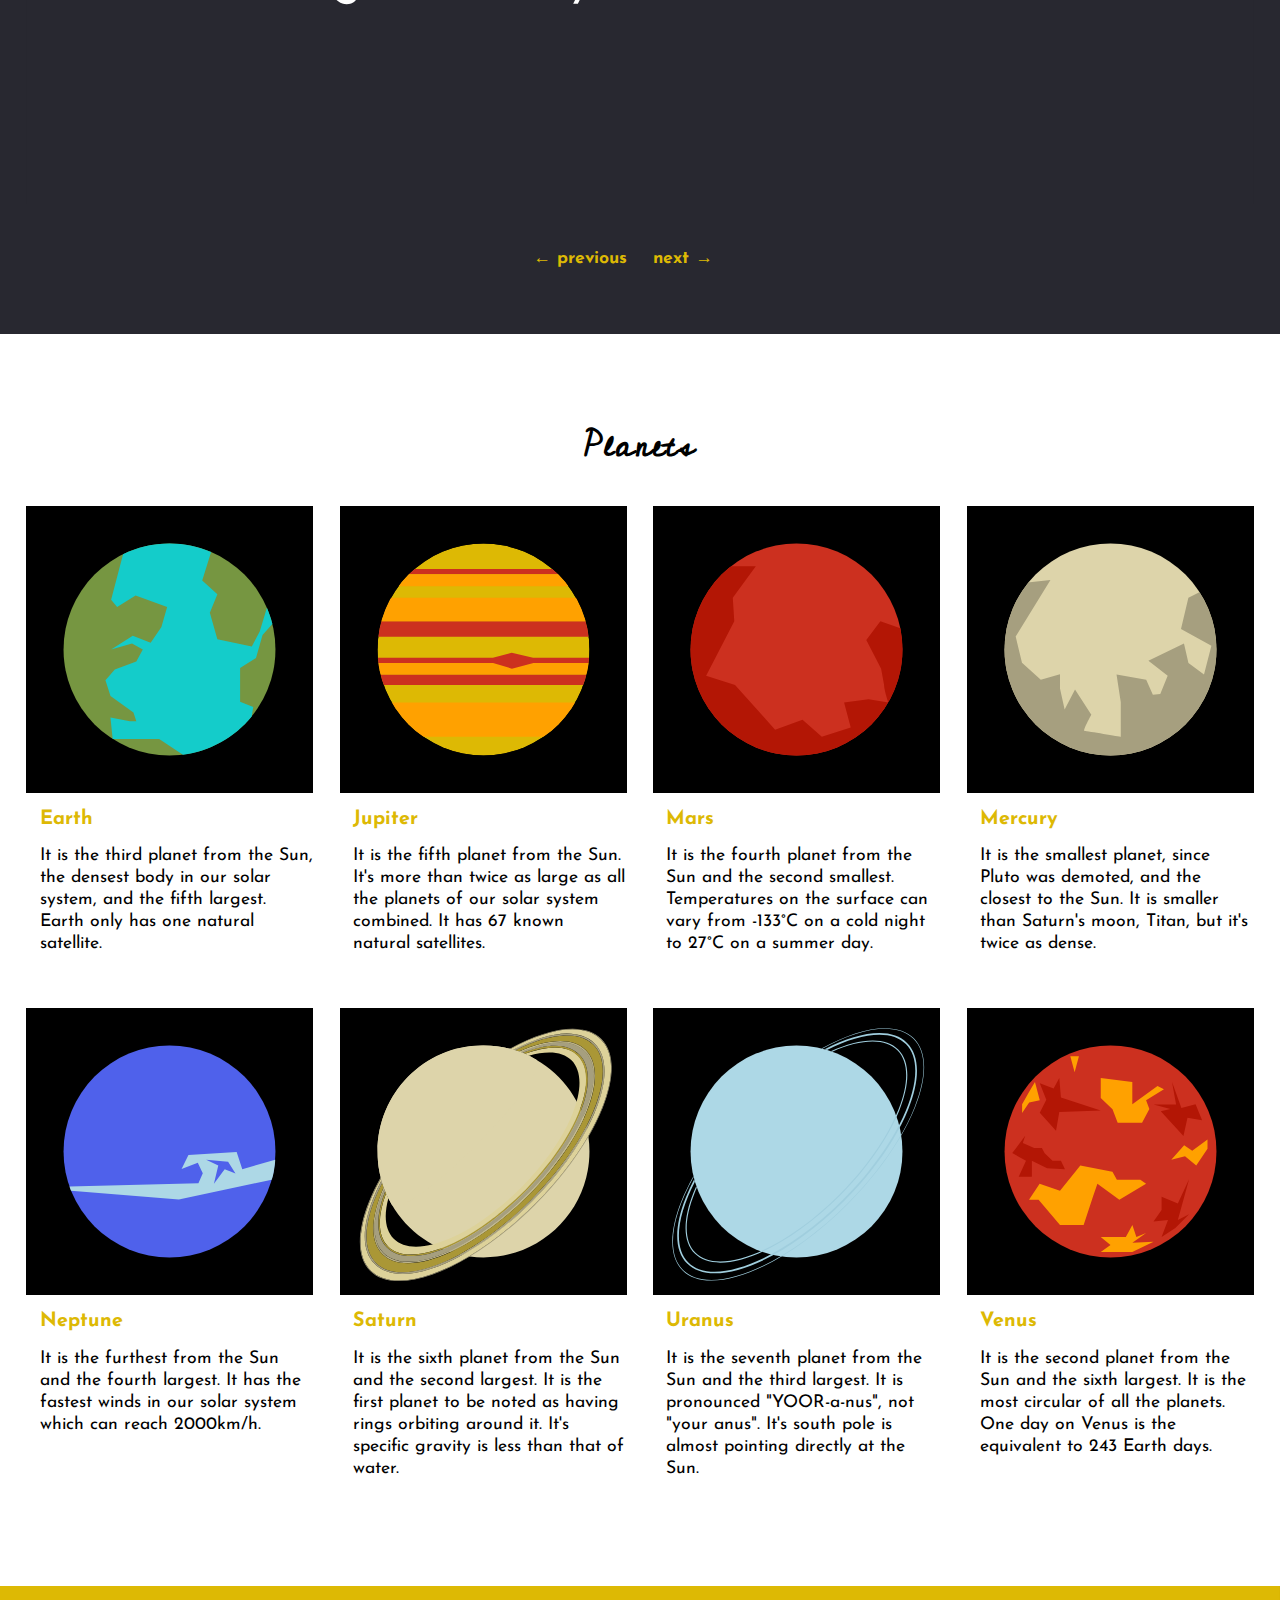
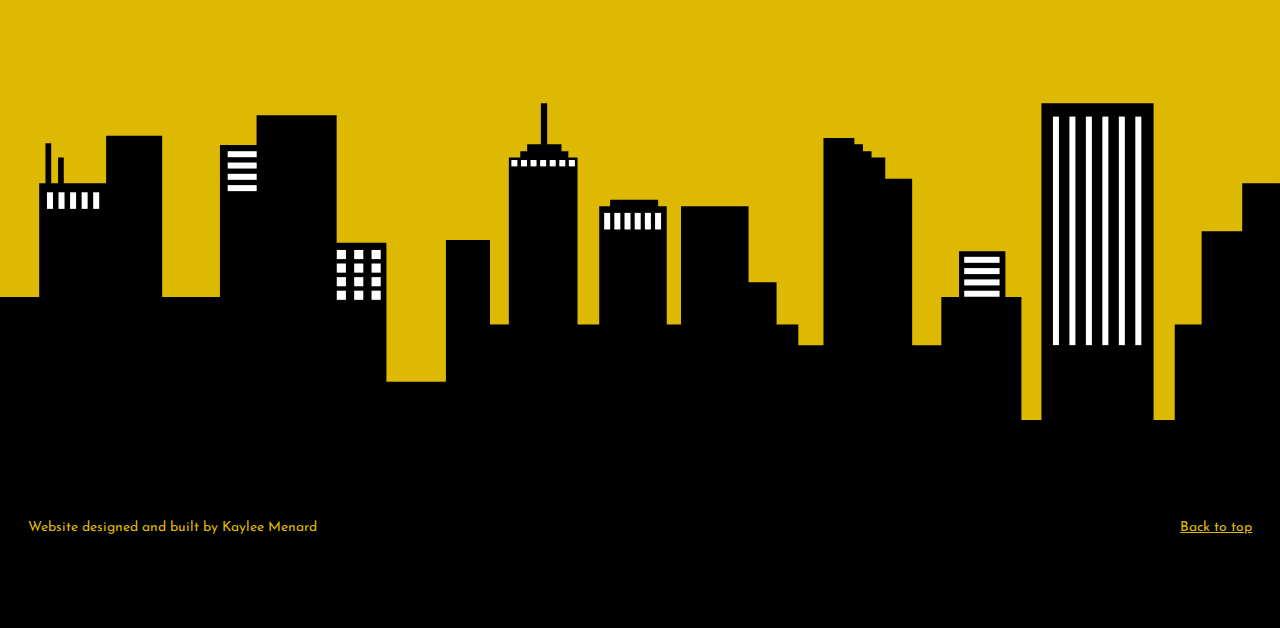
==== commit 6a3994f1: "png to svg transformation a success" ====
--- a/index.html
+++ b/index.html
@@ -35,26 +35,32 @@
 	</div>	
 <!-- Animated Banner -->
 	<header class="banner pad-b push-2" role="banner">
-		<div class="stars">
-			<img class="stars-01" src="images/stars-01.png" alt="Layer of twinkling stars">
-			<img class="stars-02" src="images/stars-02.png" alt="Second layer of twinkling stars">
-			<img class="stars-03" src="images/stars-03.png" alt="Layer of bright stars">
-			<img class="constellations" src="images/constellations.png" alt="Constellations in the sky">
-		</div>
-		<img class="cloud-left" src="images/cloud-left.png" alt="Left parting cloud in the sky">
-		<img class="cloud-right" src="images/cloud-right.png" alt="Right parting cloud in the sky">
-		<div class="rays-wrap">
-			<img class="rays" src="images/rays.png" alt="Sun's rays beaming">
-		</div>
+	 	<div class="stars">
+	 		<svg class="stars-01" xmlns="http://www.w3.org/2000/svg" width="100%" height="auto" viewBox="0 0 1260.35 695.35"><style type="text/css">.Drop_x0020_Shadow{fill:none;} .Outer_x0020_Glow_x0020_5_x0020_pt{fill:none;} .Blue_x0020_Neon{fill:none;stroke:#8AACDA;stroke-width:7;stroke-linecap:round;stroke-linejoin:round;} .Chrome_x0020_Highlight{fill:url(#SVGID_1_);stroke:#FFFFFF;stroke-width:0.3629;stroke-miterlimit:1;} .Jive_GS{fill:#FFDD00;} .Alyssa_GS{fill:#A6D0E4;} .st0{fill:#DDB904;} .st1{fill:#FFFFFF;} .st2{clip-path:url(#SVGID_3_);} .st3{fill:#E6E6E6;} .st4{clip-path:url(#SVGID_5_);} .st5{fill:#CCCCCC;}</style><linearGradient id="SVGID_1_" gradientUnits="userSpaceOnUse" x1="-1181.438" y1="-1253.791" x2="-1181.438" y2="-1254.791"><stop offset="0" stop-color="#656565"/><stop offset=".618" stop-color="#1B1B1B"/><stop offset=".629" stop-color="#545454"/><stop offset=".983" stop-color="#3E3E3E"/></linearGradient><g id="stars"><circle class="st1" cx="123.66" cy="432.66" r="7.66"/><circle class="st1" cx="984.66" cy="456.66" r="7.66"/><circle class="st1" cx="639.66" cy="574.66" r="7.66"/><circle class="st1" cx="349.66" cy="203.66" r="7.66"/><circle class="st1" cx="357.66" cy="491.66" r="7.66"/><circle class="st1" cx="15.66" cy="553.66" r="7.66"/><circle class="st1" cx="808.66" cy="668.66" r="7.66"/><circle class="st1" cx="7.66" cy="7.66" r="7.66"/><circle class="st1" cx="1013.66" cy="226.66" r="7.66"/><circle class="st1" cx="842.5" cy="179.5" r="4.85"/><circle class="st1" cx="1088.5" cy="211.5" r="4.85"/><circle class="st1" cx="152.5" cy="280.5" r="4.85"/><circle class="st1" cx="329.5" cy="565.5" r="4.85"/><circle class="st1" cx="494.5" cy="42.5" r="4.85"/><circle class="st1" cx="221.5" cy="163.5" r="4.85"/><circle class="st1" cx="1026.5" cy="638.5" r="4.85"/><circle class="st1" cx="1255.5" cy="553.5" r="4.85"/><circle class="st1" cx="1221.5" cy="690.5" r="4.85"/><circle class="st1" cx="293.5" cy="92.5" r="4.85"/><circle class="st1" cx="1126.5" cy="7.5" r="4.85"/><circle class="st1" cx="1245.5" cy="33.5" r="4.85"/><circle class="st1" cx="1174.5" cy="321.5" r="4.85"/><circle class="st1" cx="264.5" cy="369.5" r="4.85"/><circle class="st1" cx="837.5" cy="467.5" r="4.85"/><circle class="st1" cx="529.36" cy="456.36" r="6.41"/><circle class="st1" cx="819.89" cy="503.84" r="3.68"/><circle class="st1" cx="1054.89" cy="263.84" r="3.68"/><circle class="st1" cx="758.89" cy="146.84" r="3.68"/><circle class="st1" cx="224.89" cy="498.84" r="3.68"/><circle class="st1" cx="599.89" cy="642.84" r="3.68"/><circle class="st1" cx="915.89" cy="566.84" r="3.68"/><circle class="st1" cx="972.89" cy="432.84" r="3.68"/><circle class="st1" cx="1206.89" cy="432.84" r="3.68"/><circle class="st1" cx="1113.89" cy="600.84" r="3.68"/><circle class="st1" cx="1144.89" cy="581.84" r="3.68"/><circle class="st1" cx="172.89" cy="226.84" r="3.68"/><circle class="st1" cx="93.89" cy="113.84" r="3.68"/><circle class="st1" cx="109.89" cy="463.84" r="3.68"/><circle class="st1" cx="22.89" cy="577.84" r="3.68"/><circle class="st1" cx="400.89" cy="424.84" r="3.68"/><circle class="st1" cx="438.89" cy="146.84" r="3.68"/><circle class="st1" cx="972.89" cy="24.84" r="3.68"/><circle class="st1" cx="292.15" cy="59.1" r="1.83"/><circle class="st1" cx="242.15" cy="21.1" r="1.83"/><circle class="st1" cx="244.15" cy="279.1" r="1.83"/><circle class="st1" cx="912.15" cy="281.1" r="1.83"/><circle class="st1" cx="658.15" cy="400.1" r="1.83"/><circle class="st1" cx="994.15" cy="36.1" r="1.83"/><circle class="st1" cx="939.15" cy="150.1" r="1.83"/><circle class="st1" cx="736.15" cy="259.1" r="1.83"/><circle class="st1" cx="727.15" cy="285.1" r="1.83"/><circle class="st1" cx="714.15" cy="267.1" r="1.83"/><circle class="st1" cx="1006.15" cy="207.1" r="1.83"/><circle class="st1" cx="992.15" cy="227.1" r="1.83"/><circle class="st1" cx="1159.15" cy="119.1" r="1.83"/><circle class="st1" cx="1148.15" cy="436.1" r="1.83"/><circle class="st1" cx="1173.15" cy="450.1" r="1.83"/><circle class="st1" cx="1051.15" cy="646.1" r="1.83"/><circle class="st1" cx="941.15" cy="484.1" r="1.83"/><circle class="st1" cx="670.15" cy="567.1" r="1.83"/><circle class="st1" cx="513.15" cy="484.1" r="1.83"/><circle class="st1" cx="358.15" cy="428.1" r="1.83"/><circle class="st1" cx="536.15" cy="257.1" r="1.83"/><circle class="st1" cx="589.15" cy="181.1" r="1.83"/><circle class="st1" cx="68.15" cy="425.1" r="1.83"/><circle class="st1" cx="116.15" cy="659.1" r="1.83"/><circle class="st1" cx="82.15" cy="636.1" r="1.83"/><circle class="st1" cx="342.15" cy="638.1" r="1.83"/></g></svg>
+
+	 		<svg class="stars-02" xmlns="http://www.w3.org/2000/svg" width="100%" height="auto" viewBox="0 0 1106.7 609.7"><style type="text/css">.Drop_x0020_Shadow{fill:none;} .Outer_x0020_Glow_x0020_5_x0020_pt{fill:none;} .Blue_x0020_Neon{fill:none;stroke:#8AACDA;stroke-width:7;stroke-linecap:round;stroke-linejoin:round;} .Chrome_x0020_Highlight{fill:url(#SVGID_1_);stroke:#FFFFFF;stroke-width:0.3629;stroke-miterlimit:1;} .Jive_GS{fill:#FFDD00;} .Alyssa_GS{fill:#A6D0E4;} .st0{fill:#DDB904;} .st1{fill:#FFFFFF;} .st2{clip-path:url(#SVGID_3_);} .st3{fill:#E6E6E6;} .st4{clip-path:url(#SVGID_5_);} .st5{fill:#CCCCCC;}</style><linearGradient id="SVGID_1_" gradientUnits="userSpaceOnUse" x1="136.914" y1="-2203.438" x2="136.914" y2="-2204.438"><stop offset="0" stop-color="#656565"/><stop offset=".618" stop-color="#1B1B1B"/><stop offset=".629" stop-color="#545454"/><stop offset=".983" stop-color="#3E3E3E"/></linearGradient><g id="twinkling_stars_2"><circle class="st1" cx="854.85" cy="4.85" r="4.85"/><circle class="st1" cx="1101.85" cy="584.85" r="4.85"/><circle class="st1" cx="308.85" cy="18.85" r="4.85"/><circle class="st1" cx="911.85" cy="473.85" r="4.85"/><circle class="st1" cx="485.85" cy="399.85" r="4.85"/><circle class="st1" cx="1074.85" cy="416.85" r="4.85"/><circle class="st1" cx="1015.85" cy="34.85" r="4.85"/><circle class="st1" cx="313.85" cy="459.85" r="4.85"/><circle class="st1" cx="76.85" cy="478.85" r="4.85"/><circle class="st1" cx="4.85" cy="62.85" r="4.85"/><circle class="st1" cx="1034.85" cy="604.85" r="4.85"/><circle class="st1" cx="560.85" cy="161.85" r="4.85"/></g></svg>
+
+	 		<svg class="stars-03" xmlns="http://www.w3.org/2000/svg" width="100%" height="auto" viewBox="0 0 1176.09 635.35"><style type="text/css">.Drop_x0020_Shadow{fill:none;} .Outer_x0020_Glow_x0020_5_x0020_pt{fill:none;} .Blue_x0020_Neon{fill:none;stroke:#8AACDA;stroke-width:7;stroke-linecap:round;stroke-linejoin:round;} .Chrome_x0020_Highlight{fill:url(#SVGID_1_);stroke:#FFFFFF;stroke-width:0.3629;stroke-miterlimit:1;} .Jive_GS{fill:#FFDD00;} .Alyssa_GS{fill:#A6D0E4;} .st0{fill:#DDB904;} .st1{fill:#FFFFFF;} .st2{clip-path:url(#SVGID_3_);} .st3{fill:#E6E6E6;} .st4{clip-path:url(#SVGID_5_);} .st5{fill:#CCCCCC;}</style><linearGradient id="SVGID_1_" gradientUnits="userSpaceOnUse" x1="211.346" y1="-3049.791" x2="211.346" y2="-3050.791"><stop offset="0" stop-color="#656565"/><stop offset=".618" stop-color="#1B1B1B"/><stop offset=".629" stop-color="#545454"/><stop offset=".983" stop-color="#3E3E3E"/></linearGradient><g id="twinkling_stars_1"><circle class="st1" cx="842.44" cy="221.66" r="7.66"/><circle class="st1" cx="273.44" cy="534.66" r="7.66"/><circle class="st1" cx="1168.44" cy="56.66" r="7.66"/><circle class="st1" cx="647.44" cy="132.66" r="7.66"/><circle class="st1" cx="184.44" cy="357.66" r="7.66"/><circle class="st1" cx="788.44" cy="7.66" r="7.66"/><circle class="st1" cx="1144.44" cy="598.66" r="7.66"/><circle class="st1" cx="1059.44" cy="401.66" r="7.66"/><circle class="st1" cx="497.28" cy="200.5" r="4.85"/><circle class="st1" cx="697.28" cy="547.5" r="4.85"/><circle class="st1" cx="867.28" cy="630.5" r="4.85"/><circle class="st1" cx="104.15" cy="49.36" r="6.41"/><circle class="st1" cx="440.15" cy="557.36" r="6.41"/><circle class="st1" cx="3.68" cy="203.84" r="3.68"/><circle class="st1" cx="796.44" cy="417.66" r="7.66"/></g></svg>	 		
+	 	</div>
+
+	 	<svg class="cloud-left" xmlns="http://www.w3.org/2000/svg" xmlns:xlink="http://www.w3.org/1999/xlink" width="auto" height="100%" viewBox="0 0 1076.11 649.68"><style type="text/css">.Drop_x0020_Shadow{fill:none;} .Outer_x0020_Glow_x0020_5_x0020_pt{fill:none;} .Blue_x0020_Neon{fill:none;stroke:#8AACDA;stroke-width:7;stroke-linecap:round;stroke-linejoin:round;} .Chrome_x0020_Highlight{fill:url(#SVGID_1_);stroke:#FFFFFF;stroke-width:0.3629;stroke-miterlimit:1;} .Jive_GS{fill:#FFDD00;} .Alyssa_GS{fill:#A6D0E4;} .st0{fill:#DDB904;} .st1{fill:#FFFFFF;} .st2{clip-path:url(#SVGID_3_);} .st3{fill:#E6E6E6;} .st4{clip-path:url(#SVGID_5_);} .st5{fill:#CCCCCC;}</style><linearGradient id="SVGID_1_" gradientUnits="userSpaceOnUse" x1="240" y1="-350.325" x2="240" y2="-351.325"><stop offset="0" stop-color="#656565"/><stop offset=".618" stop-color="#1B1B1B"/><stop offset=".629" stop-color="#545454"/><stop offset=".983" stop-color="#3E3E3E"/></linearGradient><g id="cloud-left"><defs><path id="SVGID_2_" d="M0 0h1076.11v649.68h-1076.11z"/></defs><clipPath id="SVGID_3_"><use xlink:href="#SVGID_2_" overflow="visible"/></clipPath><path class="st3" d="M1007.92 655.42c5.24-17.06-3.1-23.96-20.24-15.16 4.99-31.97-38.38-43.56-59.07-17.74 6.5-27.07-6.14-42.01-17.37-46.24-13.14-4.95-23.22 1.49-16.95 32.52-11.49-29.27-59.49-39.81-81.07-18.15 11.11-27.95 16.64-59.75 11.68-86.03-5.63-29.79-26.67-45.83-54.34-56.86-23.26-9.28-36.83-33.37-50.72 6.46-8.59 24.64 20.51 61.36 2.34 82.54-15.91-28.86-22.74-77.63-62.65-67.46 21.07-27.46-33.08-16.68-41.22-14.68-16.66 4.09-42.1 15.28-47.98 31.5-5.97 16.48 26.37 72.82-8.06 54.37-15.48-8.29-19.08-57.39-45.14-71.84-32.41-17.97-72.02 4.71-53.36 47.69-13.05-5.72-41.54-5.19-55.66-3.33 10.98-18.21 19.15-60 5.62-88.37-14.77-30.95-54.28-47.8-80.6-21.91 26.45-11.16 18.57-22.51 3.06-32.53-15.52-10.02-26.86-17.34-25.99 11.47-6.71-8.54-20.56-10.71-30.65-6.76-1.97-7.73-9.58-7.74-15.89-12.02-16.34-7.62-22.73-30.99-41.73-19.76 11.33-14.7 20.99-25.17 26.64-42.44 5.76-17.6-2.3-32.09-13.36-50.24-12.29-20.17-48.44-53.18-64.32-20.33 6.73-18.89 12.84-42.25 12.37-64.89-.45-21.79-12.03-42.25-20.47-61.67-8.79-20.23-13.7-47.68-32.59-58.97-18.23-10.89-45.58-7.08-66.69-2.56-20.11 4.35-41.86 14.24-57.68 28.07-16.38 14.32-16.61 37.79-21.07 57.6-4.49 19.96-15.58 41.12-14.41 64.36 1.17 23.14 1.41 46.27 1.44 66.46.04 27.24 12.47 54.47 12.52 81.71s-13.78 54.51-13.74 81.75.54 54.49.58 81.73c.02 12.31-1.73 45.86-3.87 79.23-2.21 34.43 6.22 63.18 15.03 72.96 7.05 7.81 39.46 12.94 51.33 12.93l86.31-14.65 86.31 7.53 69.05-7.9s46.03 13.91 69.05 13.91l69.05-6.06s46.03-7 69.05-7 46.03 6.47 69.05 6.47l69.05.79 69.05 2.91c26.88 0 53.76-7.26 80.64-7.27 26.88 0 53.76 4.44 80.65 4.43 26.88 0 53.76-3.15 80.65-3.15 26.87.01 49.48-3.41 76.37-3.42z"/></g></svg>
+
+	 	<svg class="cloud-right" xmlns="http://www.w3.org/2000/svg" xmlns:xlink="http://www.w3.org/1999/xlink" width="auto" height="100%" viewBox="0 0 1081.88 652.46"><style type="text/css">.Drop_x0020_Shadow{fill:none;} .Outer_x0020_Glow_x0020_5_x0020_pt{fill:none;} .Blue_x0020_Neon{fill:none;stroke:#8AACDA;stroke-width:7;stroke-linecap:round;stroke-linejoin:round;} .Chrome_x0020_Highlight{fill:url(#SVGID_1_);stroke:#FFFFFF;stroke-width:0.3629;stroke-miterlimit:1;} .Jive_GS{fill:#FFDD00;} .Alyssa_GS{fill:#A6D0E4;} .st0{fill:#DDB904;} .st1{fill:#FFFFFF;} .st2{clip-path:url(#SVGID_3_);} .st3{fill:#E6E6E6;} .st4{clip-path:url(#SVGID_5_);} .st5{fill:#CCCCCC;}</style><linearGradient id="SVGID_1_" gradientUnits="userSpaceOnUse" x1="236.583" y1="-1116" x2="236.583" y2="-1117"><stop offset="0" stop-color="#656565"/><stop offset=".618" stop-color="#1B1B1B"/><stop offset=".629" stop-color="#545454"/><stop offset=".983" stop-color="#3E3E3E"/></linearGradient><g id="cloud-right"><defs><path id="SVGID_4_" d="M0 0h1081.88v652.46h-1081.88z"/></defs><clipPath id="SVGID_3_"><use xlink:href="#SVGID_4_" overflow="visible"/></clipPath><path class="st5" d="M1081.72 63.78c-2.01-13.49-1.19-26.66-13.46-32.76-11.49-5.71-27.29-10.29-40.04-9.4-16.52 1.15-31.53 13.12-45.75 21.58-14.37 8.55-36.55 14.13-44.22 29-7.58 14.69 5.89 35.54 8.61 51.82 2.76 16.5.44 24.08 13.56 34.5-9.99-11.62-17.96-16.05-32.2-21.7-14.46-5.74-29.64 5.64-44.8 9.15-14.89 3.45-37.98-1.73-46.91 10.64-9.1 12.62-6.08 23.33-2.7 38.56-7.76-15.19-24.01-21.54-41.01-21.35-16.13.18-29.94 19.21-40.92 31.09-10.46 11.32-26.44 22.73-27.52 37.89-1.08 15.01 15.26 28.18 22.24 41.51 7.05 13.46 15.5 33.5 29.61 39.71-11.21-7.72-27.4-20.98-40.97-21.99-13.57-1.01-24.84 9.97-37.07 15.95-12.23 5.98-19.72 13.52-27.26 24.84-7.54 11.32-14.01 29.57-14.81 43.16-17.11-5.68-29.99-34.96-45.42-44.29-15.42-9.33-43.89-13.1-59.24-3.65-9.75 6.01-7.17 23.24-6.07 34.5 1.1 11.26.9 31.31 11.64 35.32 3.6 1.35-19.05-22.54-36.54-21.37-17.5 1.17-33.73 20.83-37.4 37.98-3.67 17.15 15.91 30.42 33.44 30.7-7.06 10.8-10 29.44-6.12 41.67s8.8 21.55 20.79 26.31c-14.26-5.51-30.28.05-45.38 2.4-15.1 2.35-30.02 4.67-41.94 14.26-11.91 9.59-15.83 24.27-21.36 38.51-5.53 14.25-18.19 33.77-15.86 48.88 4.76-8.82-3.47-18.22-11.25-24.53-11.47-9.29-18.81-24.22-32.34-30.15-13.73-6.02-28.21-8.26-43.19-7.78-14.66.47-32.12.96-43.82 9.78-12.02 9.07-17.21 25.47-19.1 40.43l-8.19 14.13c-9.99-13.33-25.83-19.49-39.68-28.74-13.85-9.24-24.8-23.2-40.94-27.31-14.87-3.79-30.74-3.78-45.97-1.9-15.42 1.9-32.51 3.25-45.19 12.23-12.49 8.84-16.58 26.18-21.78 40.56-5.3 14.63-9.98 31.41-4.15 45.85 20.89 6.28 22.34 5.77 44.15 5.99 21.81.21 21.96-15.71 43.77-15.49l43.52 10.78 43.64-2.19c21.81.21 21.82-1.47 43.63-1.25 21.81.21 21.83-2.39 43.64-2.17l43.48 13.98 43.64-2.12c21.81.21 21.88-6.67 43.69-6.45 21.81.21 21.81.2 43.62.42 21.81.21 21.84-2.44 43.64-2.22l43.6 2.11c21.81.21 21.77 4.06 43.58 4.28l43.67-4.45 43.51 11.96 43.75-12.49 43.51 12.05c21.81.21 21.87-6.52 43.68-6.3l43.6 2.6 43.73-10.19 43.49 13.76 43.69-6.89 43.55 7.91s23.58 5.44 38.93-10.06c15.45-15.6 13.75-17.37 13.46-39.32l-16.69-43.69 5.83-43.98-3.36-43.86c-.29-21.95 10.44-22.09 10.16-44.04-.29-21.95 1.25-21.97.97-43.92-.29-21.95.21-21.96-.07-43.91l-2.88-43.87c-.29-21.95 2.8-21.99 2.52-43.94l-5.33-43.84c-.29-21.95-15.26-21.76-15.54-43.71-.29-21.95 9.64-22.08 9.36-44.03-.29-21.96 9.31-23.17 6.34-44.92-2.99-22.17-15.81-20.6-16.8-42.53z"/></g></svg>
+
+	 	<div class="rays-wrap">
+		 	<svg class="rays" xmlns="http://www.w3.org/2000/svg" width="992.04" height="992.04" viewBox="0 0 992.04 992.04"><style type="text/css">.Drop_x0020_Shadow{fill:none;} .Outer_x0020_Glow_x0020_5_x0020_pt{fill:none;} .Blue_x0020_Neon{fill:none;stroke:#8AACDA;stroke-width:7;stroke-linecap:round;stroke-linejoin:round;} .Chrome_x0020_Highlight{fill:url(#SVGID_1_);stroke:#FFFFFF;stroke-width:0.3629;stroke-miterlimit:1;} .Jive_GS{fill:#FFDD00;} .Alyssa_GS{fill:#A6D0E4;} .st0{fill:#DDB904;} .st1{fill:#FFFFFF;} .st2{clip-path:url(#SVGID_3_);} .st3{fill:#E6E6E6;} .st4{clip-path:url(#SVGID_5_);} .st5{fill:#CCCCCC;}</style><linearGradient id="SVGID_1_" gradientUnits="userSpaceOnUse" x1="-1309.205" y1="145.612" x2="-1309.205" y2="144.612"><stop offset="0" stop-color="#656565"/><stop offset=".618" stop-color="#1B1B1B"/><stop offset=".629" stop-color="#545454"/><stop offset=".983" stop-color="#3E3E3E"/></linearGradient><path class="st0" d="M992.04 496.02l-259.97 63.33 193.51 184.8-256.81-75.38 75.38 256.81-184.8-193.51-63.33 259.97-63.34-259.97-184.8 193.51 75.39-256.81-256.82 75.38 193.52-184.8-259.97-63.33 259.97-63.34-193.52-184.8 256.82 75.39-75.38-256.82 184.79 193.52 63.34-259.97 63.33 259.97 184.8-193.52-75.38 256.82 256.81-75.38-193.51 184.79z" id="sun-ray"/></svg>
+		 </div>	
+
 		<a href="#zodiac" class="banner-title-txt"><h1>Night's Sky</h1></a>
 	 	<div class="scroll micro bold">
 	 		<div class="circle grid">
 		 		<a class="scroll-txt unit" href="#zodiac">Start<br>Gazing</a>
-		 	</div>	
+		 	</div>
 	 	</div>
-	</header>
+
+	</header> 
 	<main id="main" role="main">
-<!-- Constellations-->
+<!-- Constellations -->
 		<article id="zodiac">
 			<h2 class="text-center island pad-t-2 push-0">Zodiac Constellations</h2>
 			<ul class="thumbnails grid gutter-1-2 pad-b push-2">	
@@ -122,7 +128,9 @@
 	<!-- Lightbox -->
 			<div class="lightbox" data-state="hidden">
 				<div class="lightbox-container">
-					<button class="btn-close micro">Close</button>
+					<button class="btn-close micro">
+						<span class="pad-t-1-2 pad-b-1-2" style="cursor:pointer">Close</span>
+					</button>	
 					<div class="lightbox-content">
 						<img class="lightbox-image" src="images" alt="Graphic of Zodiac Constellations">
 					</div>
@@ -150,7 +158,7 @@
 					</div>
 				</span>
 			</div>			
-		</article>	
+		</article>
 <!--  Planets -->
 		<article id="planets">
 			<h2 class="text-center pad-t-2 pad-b push-0">Planets</h2>
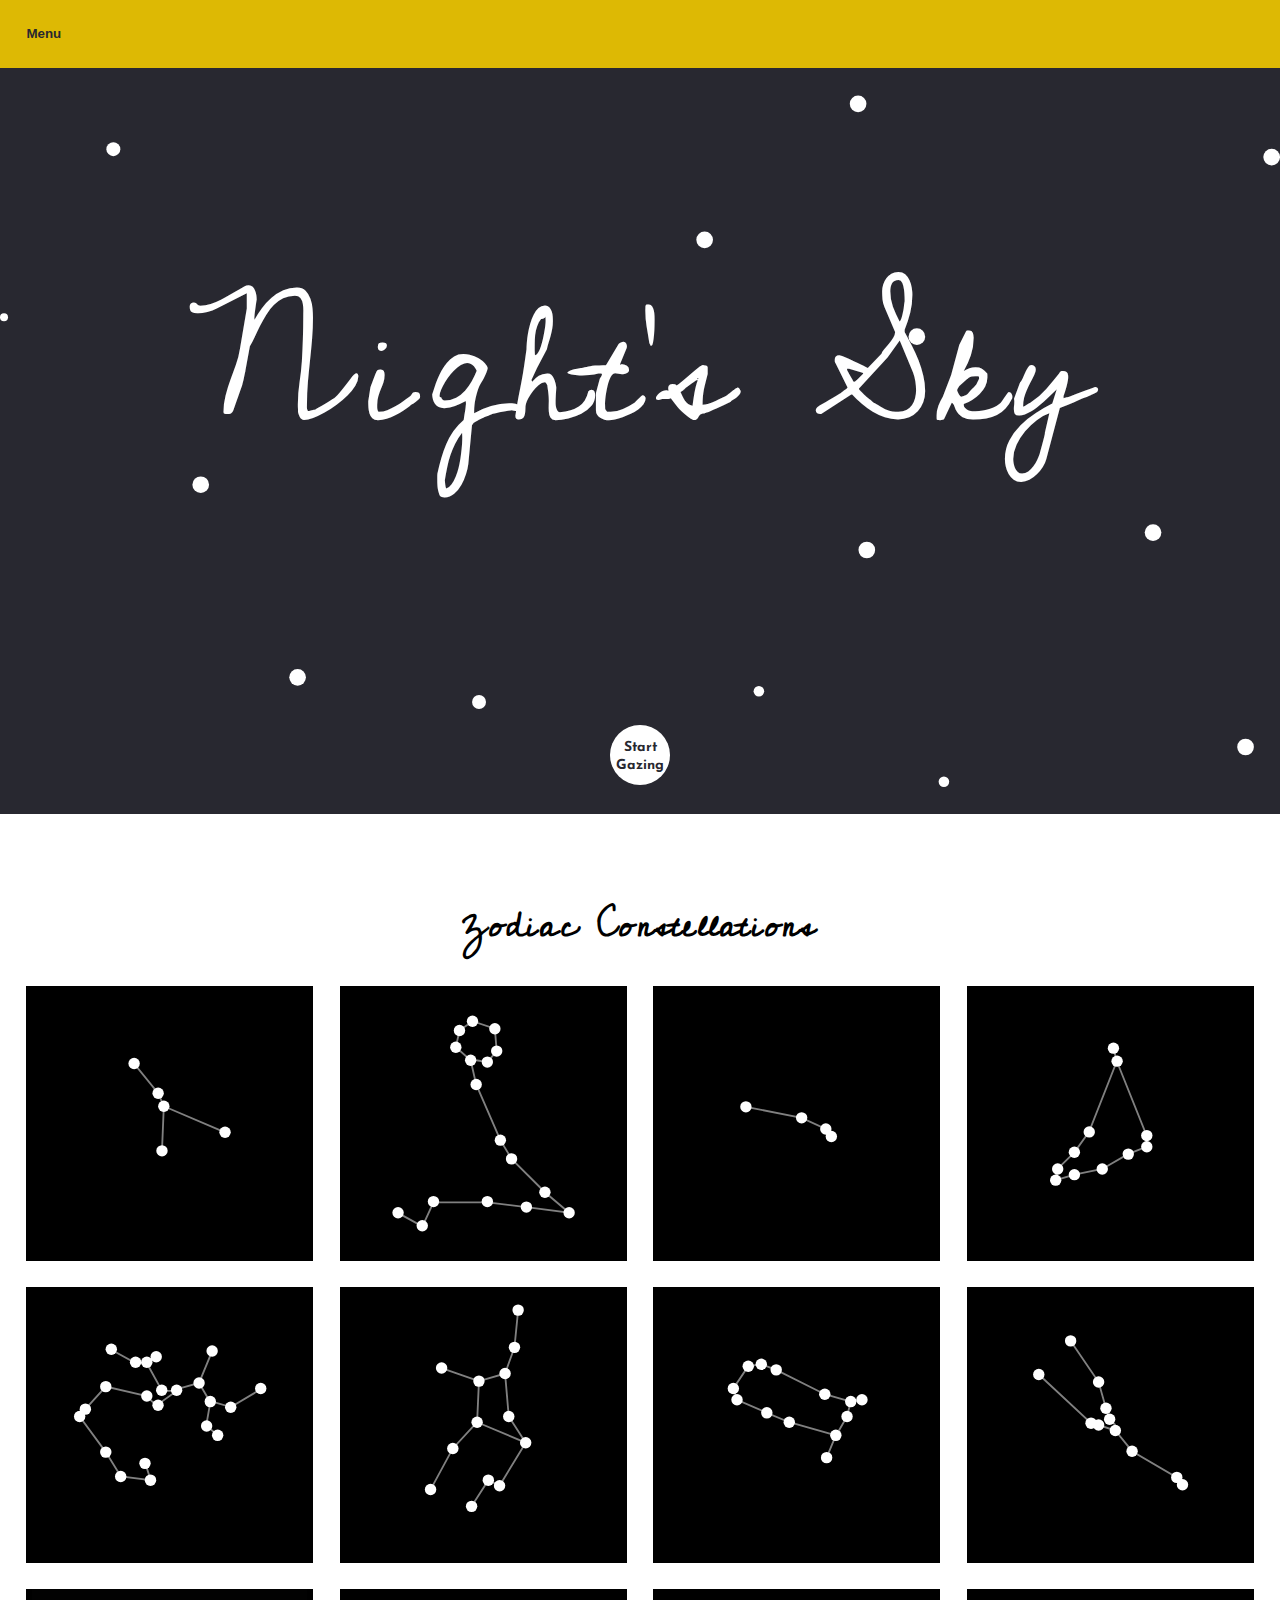
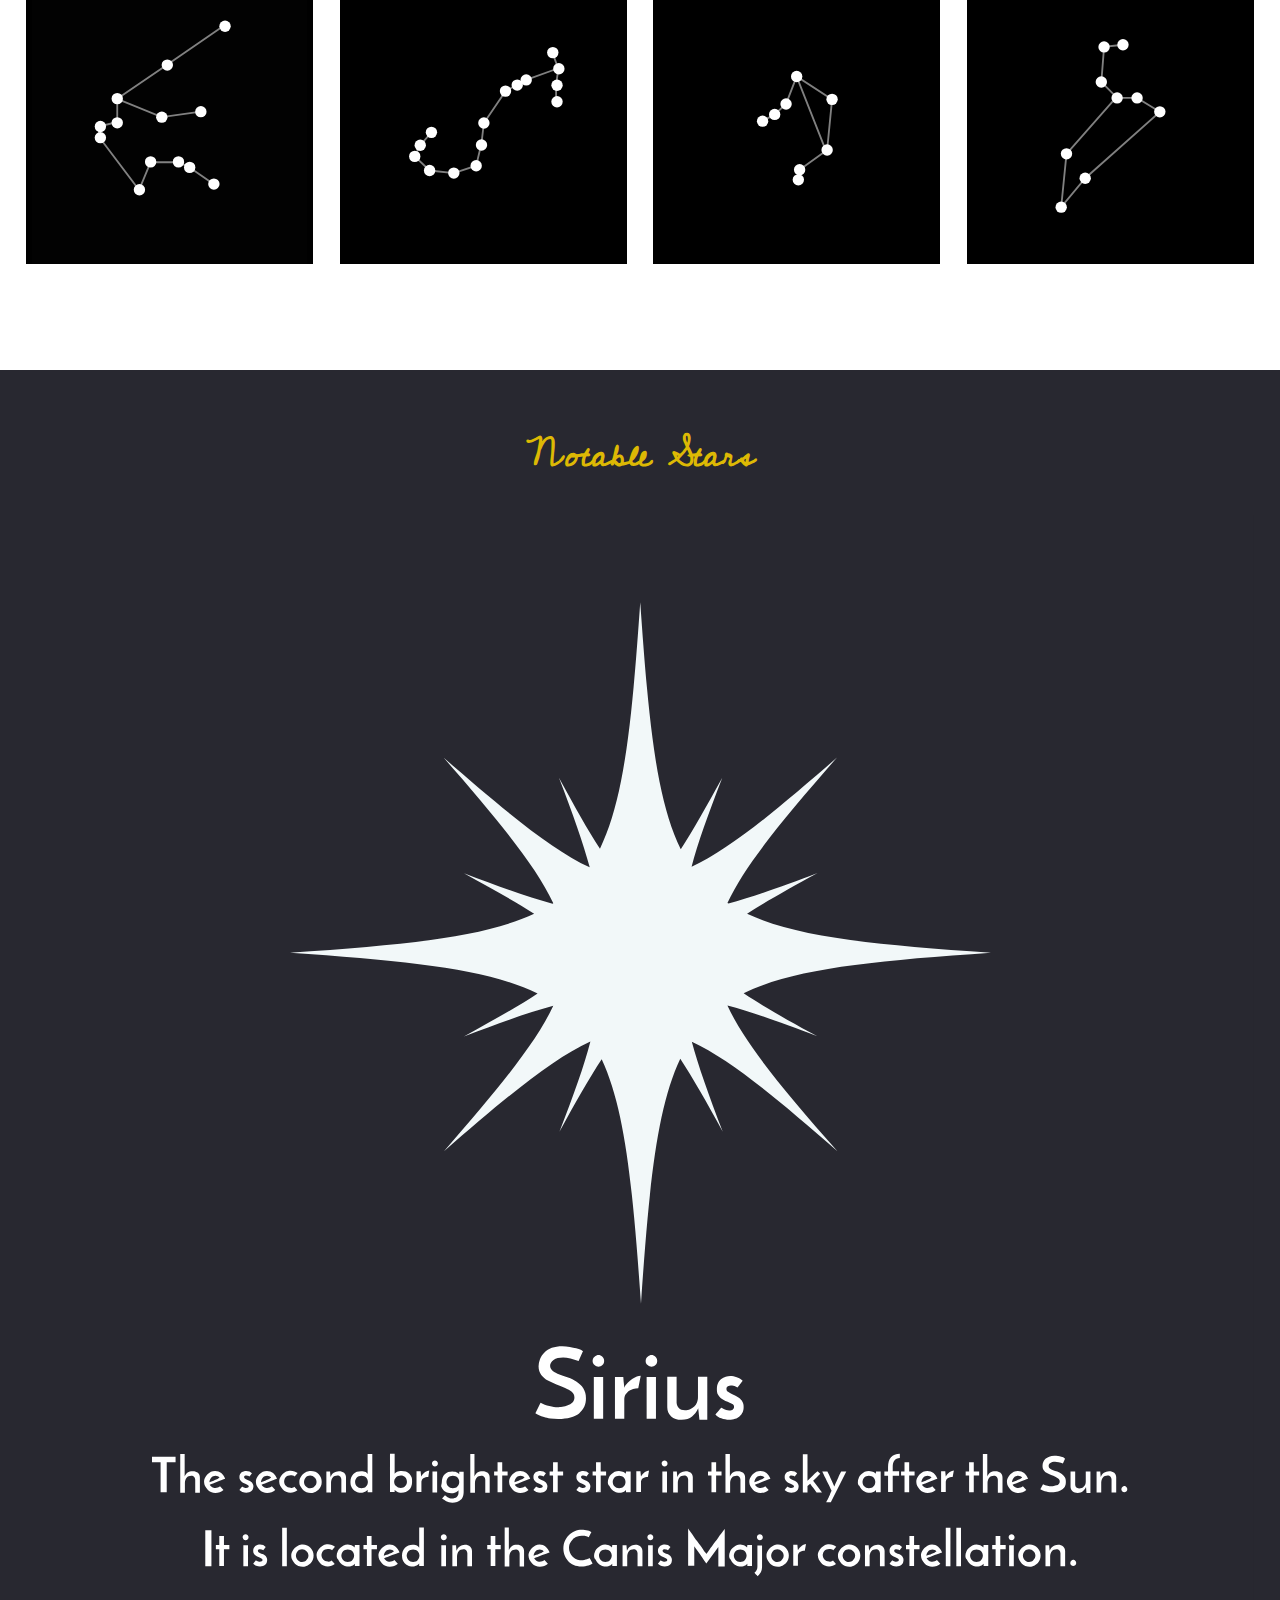
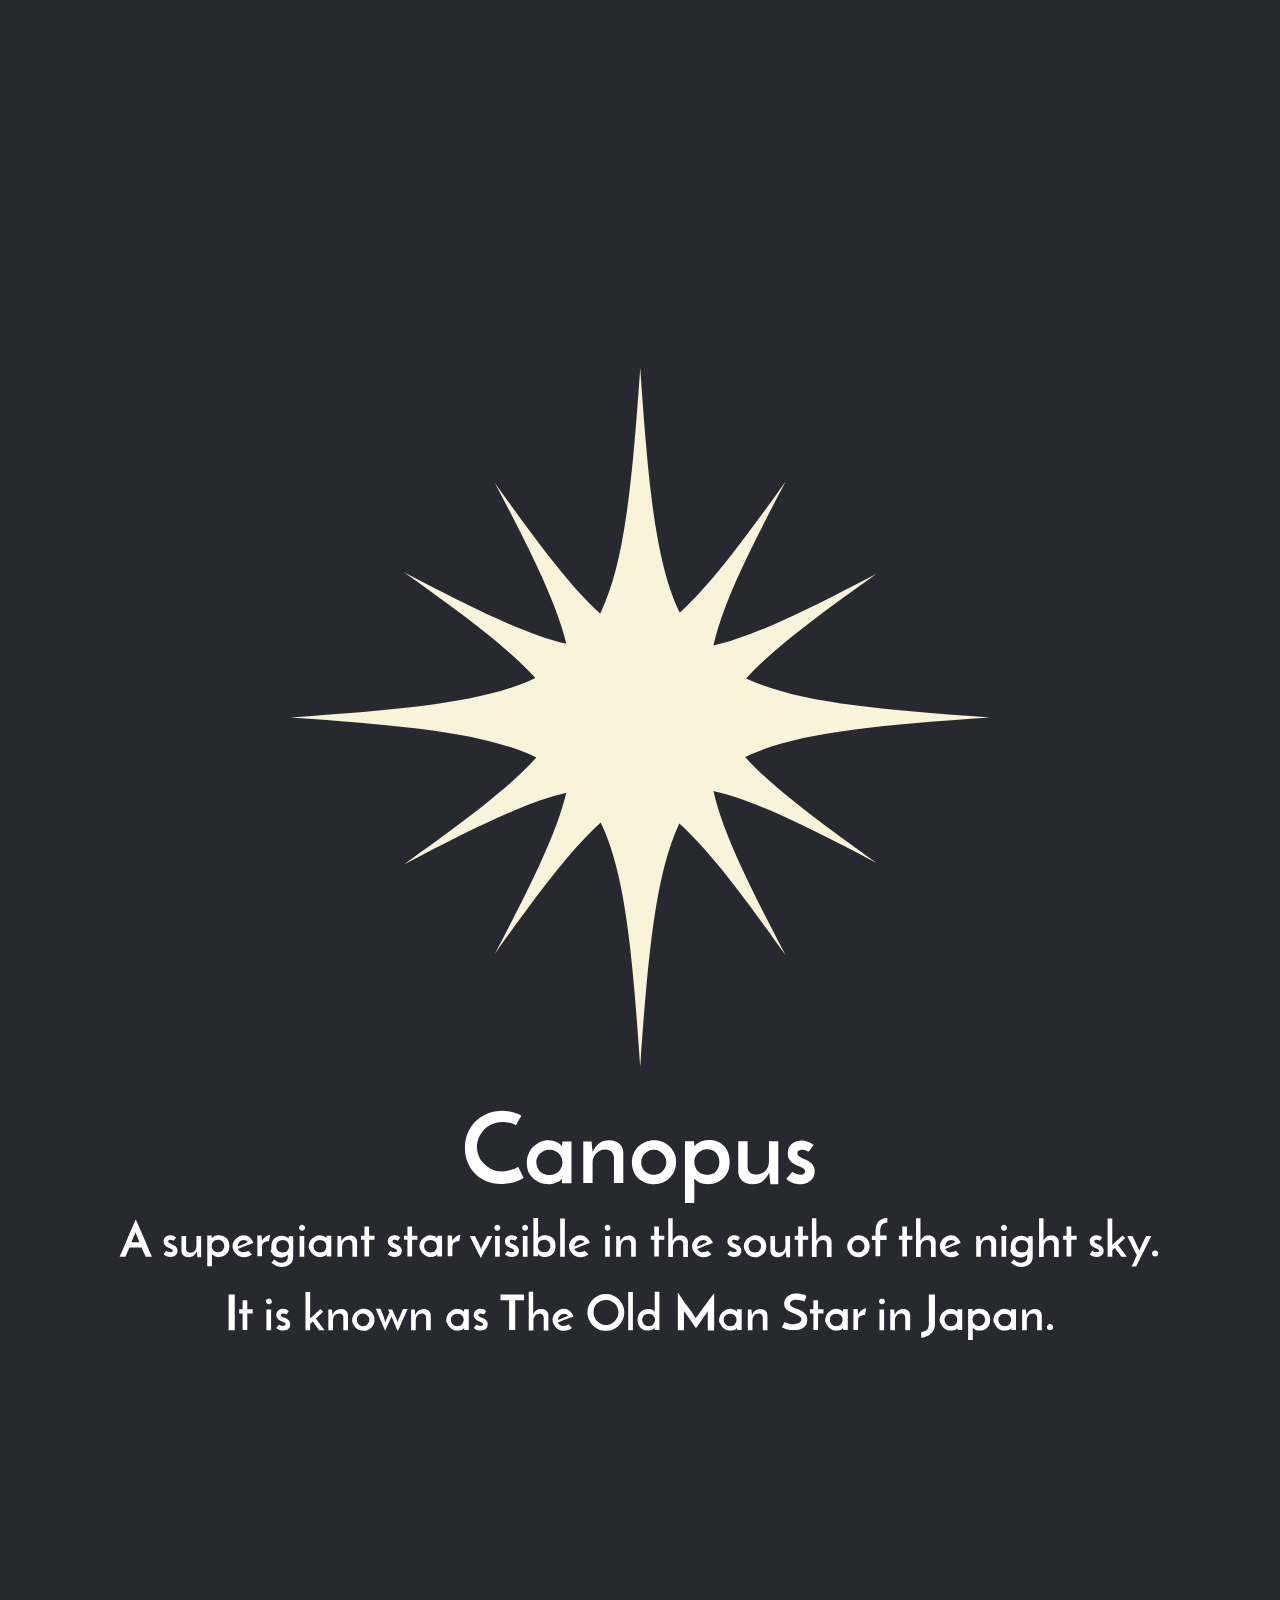
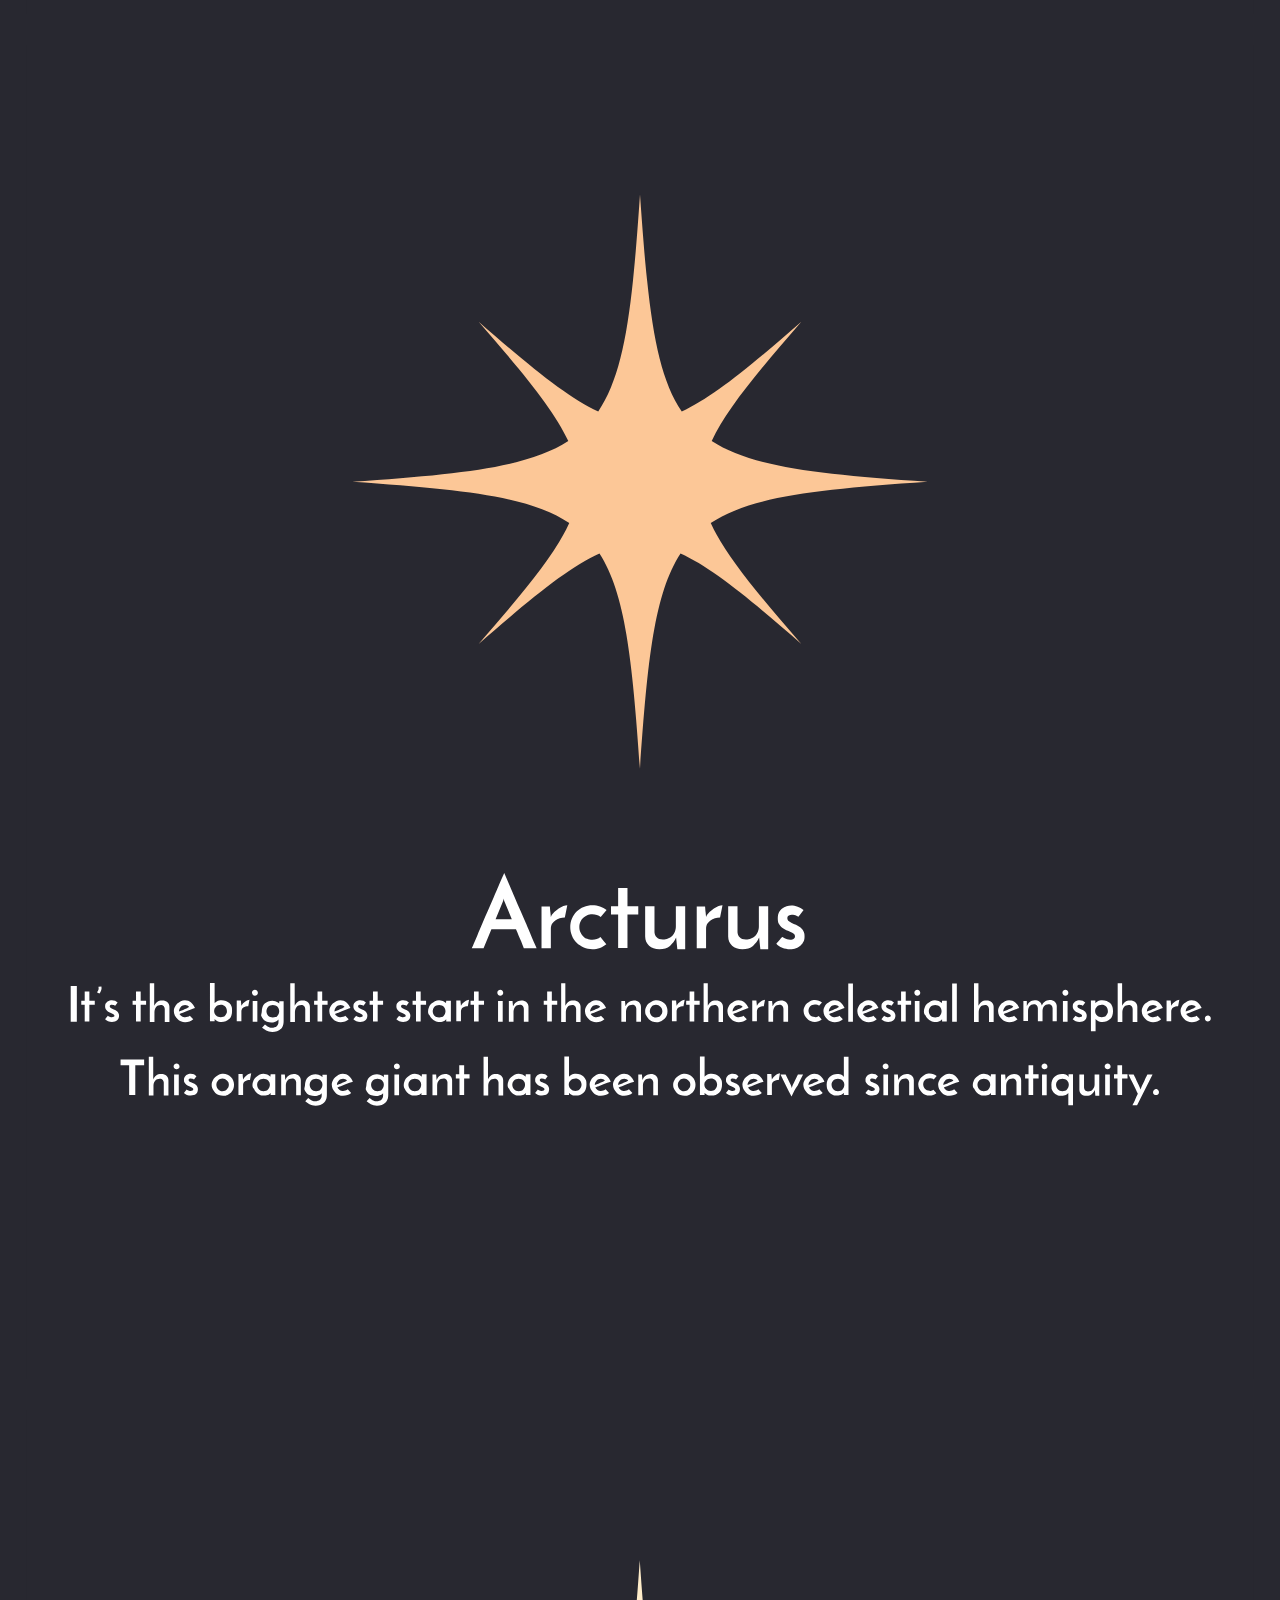
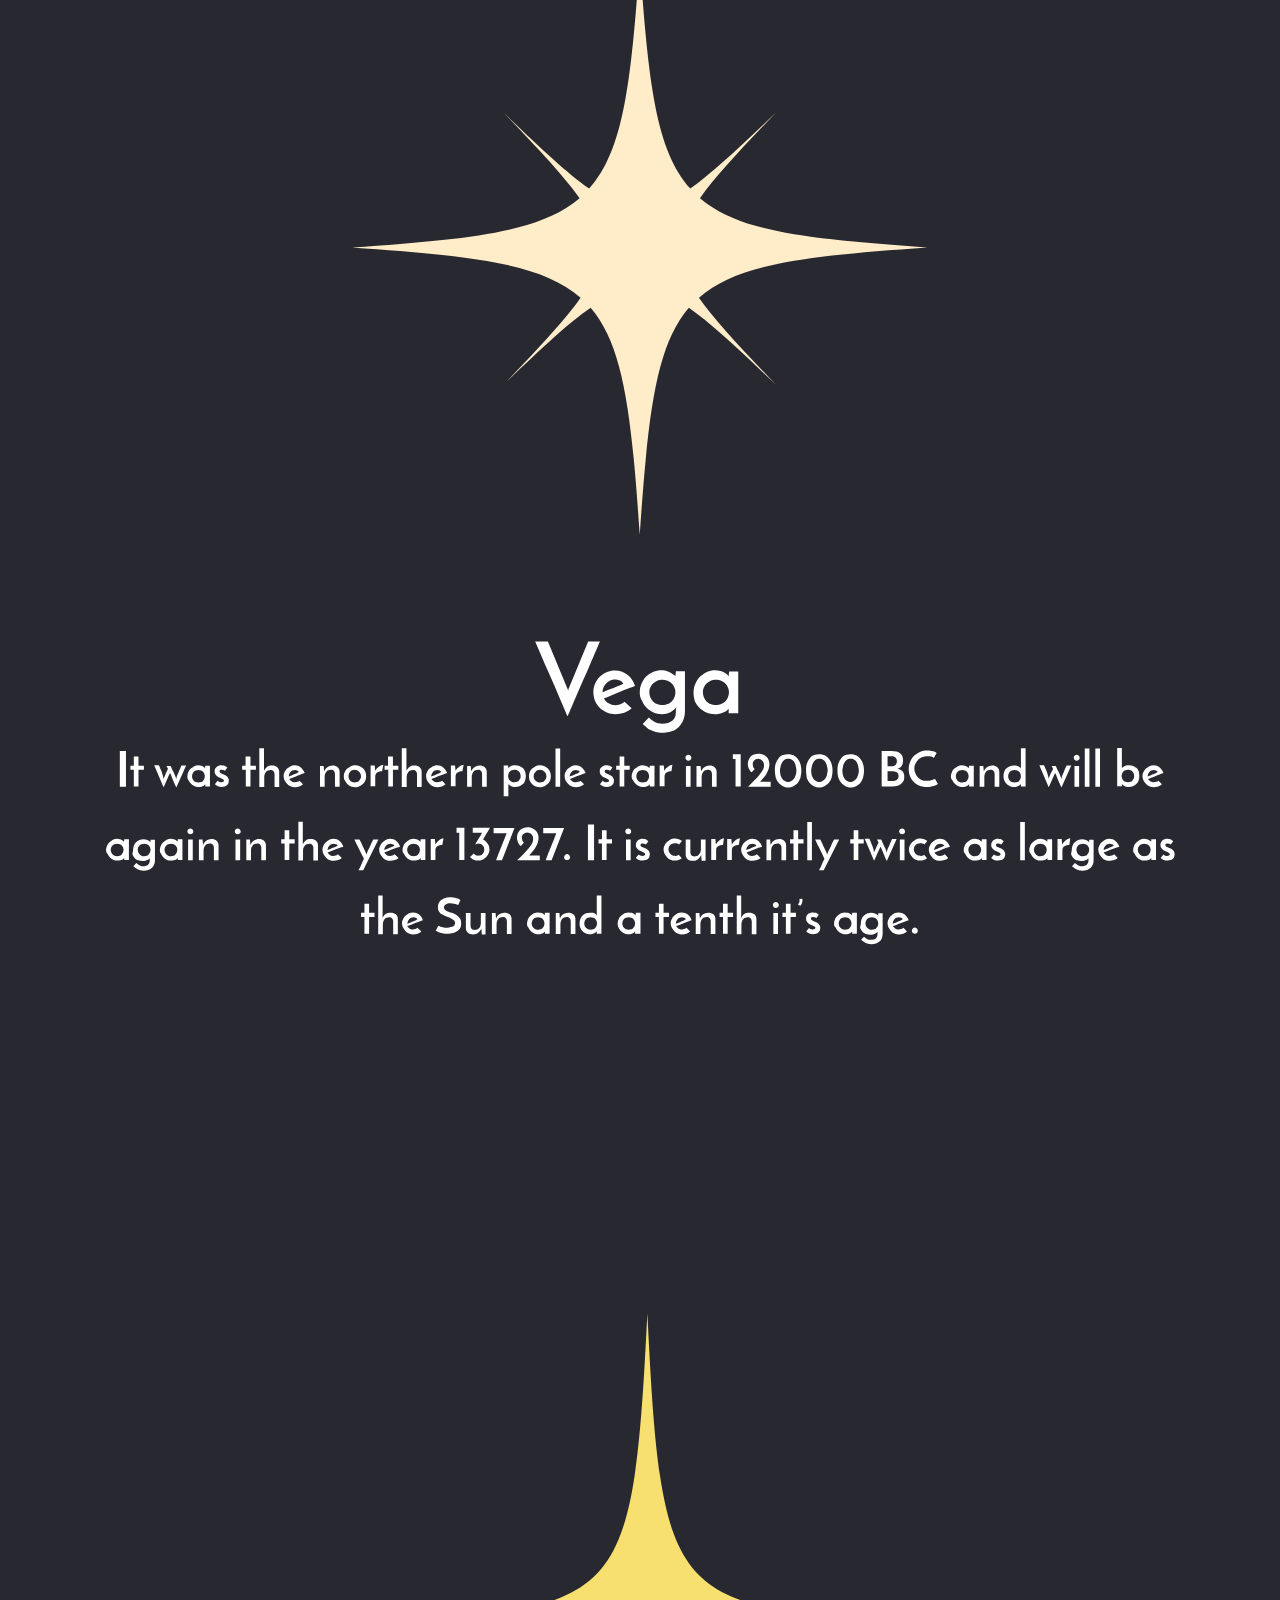
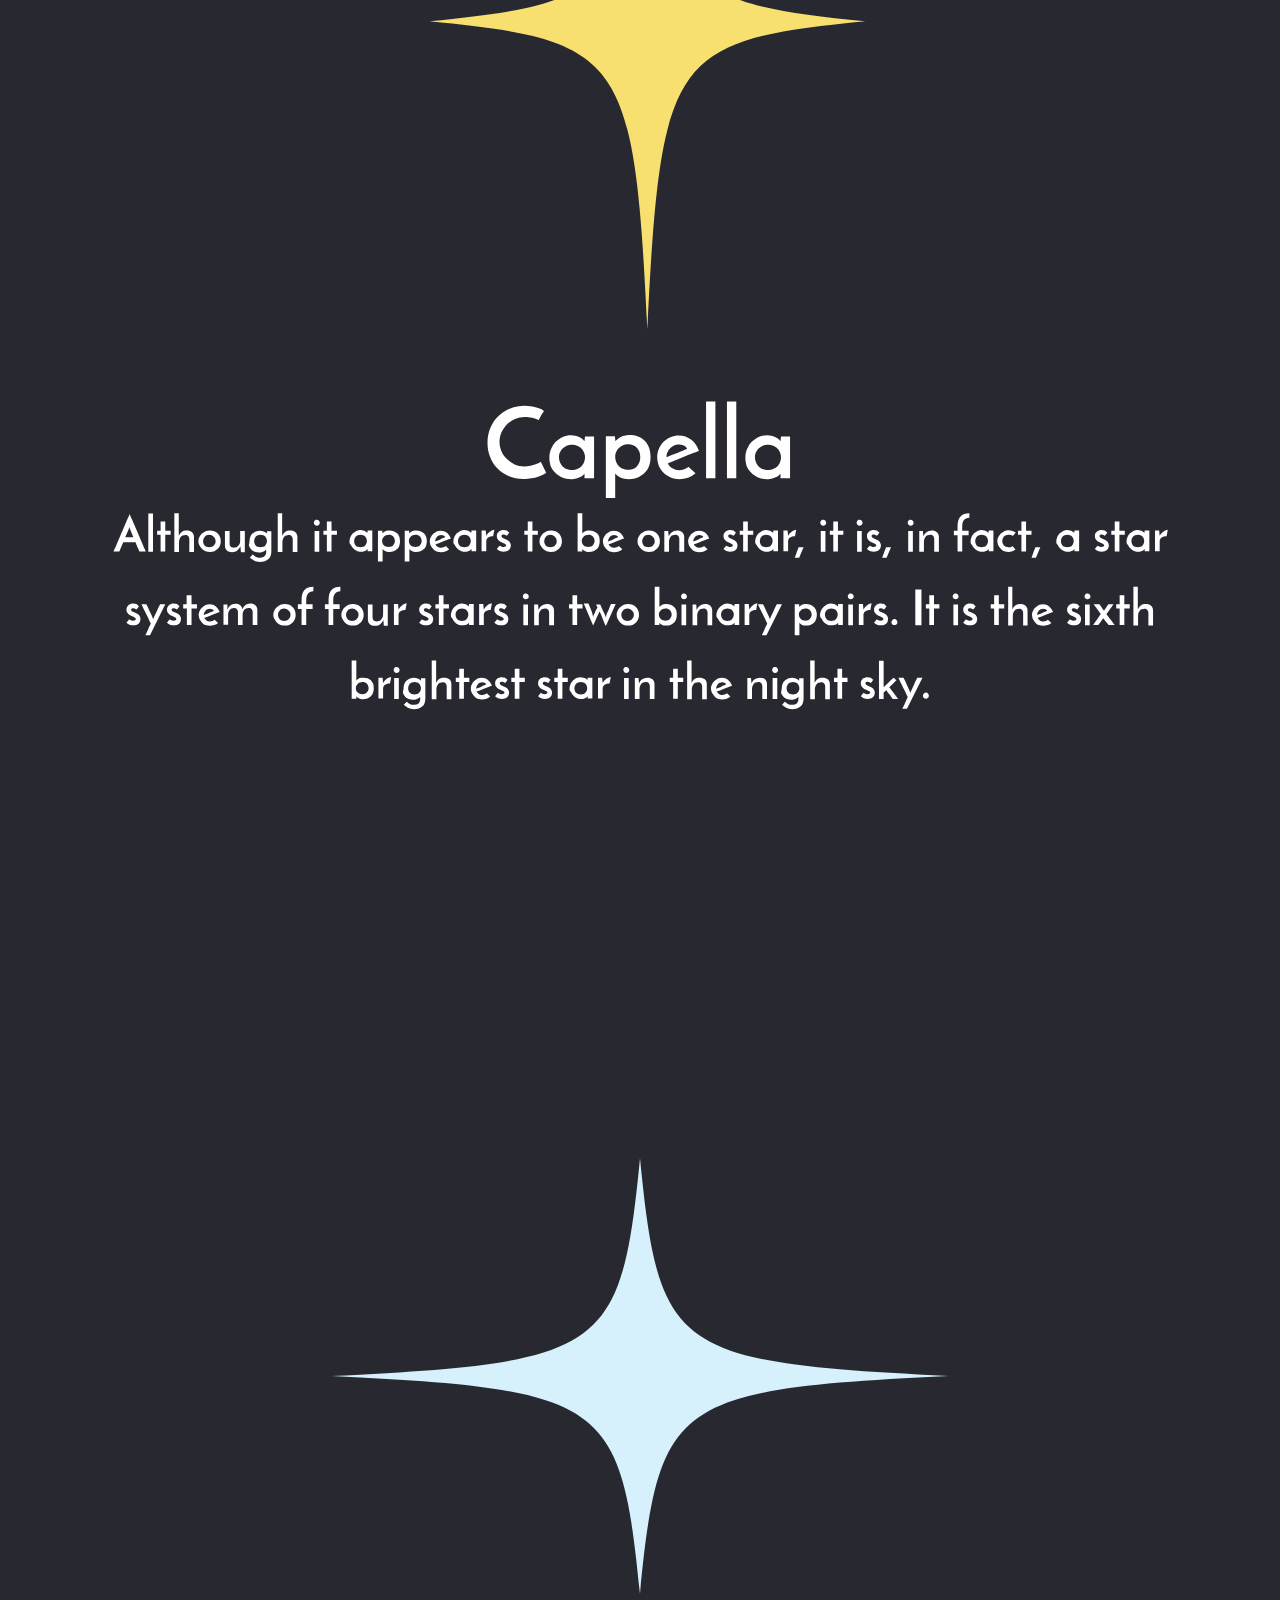
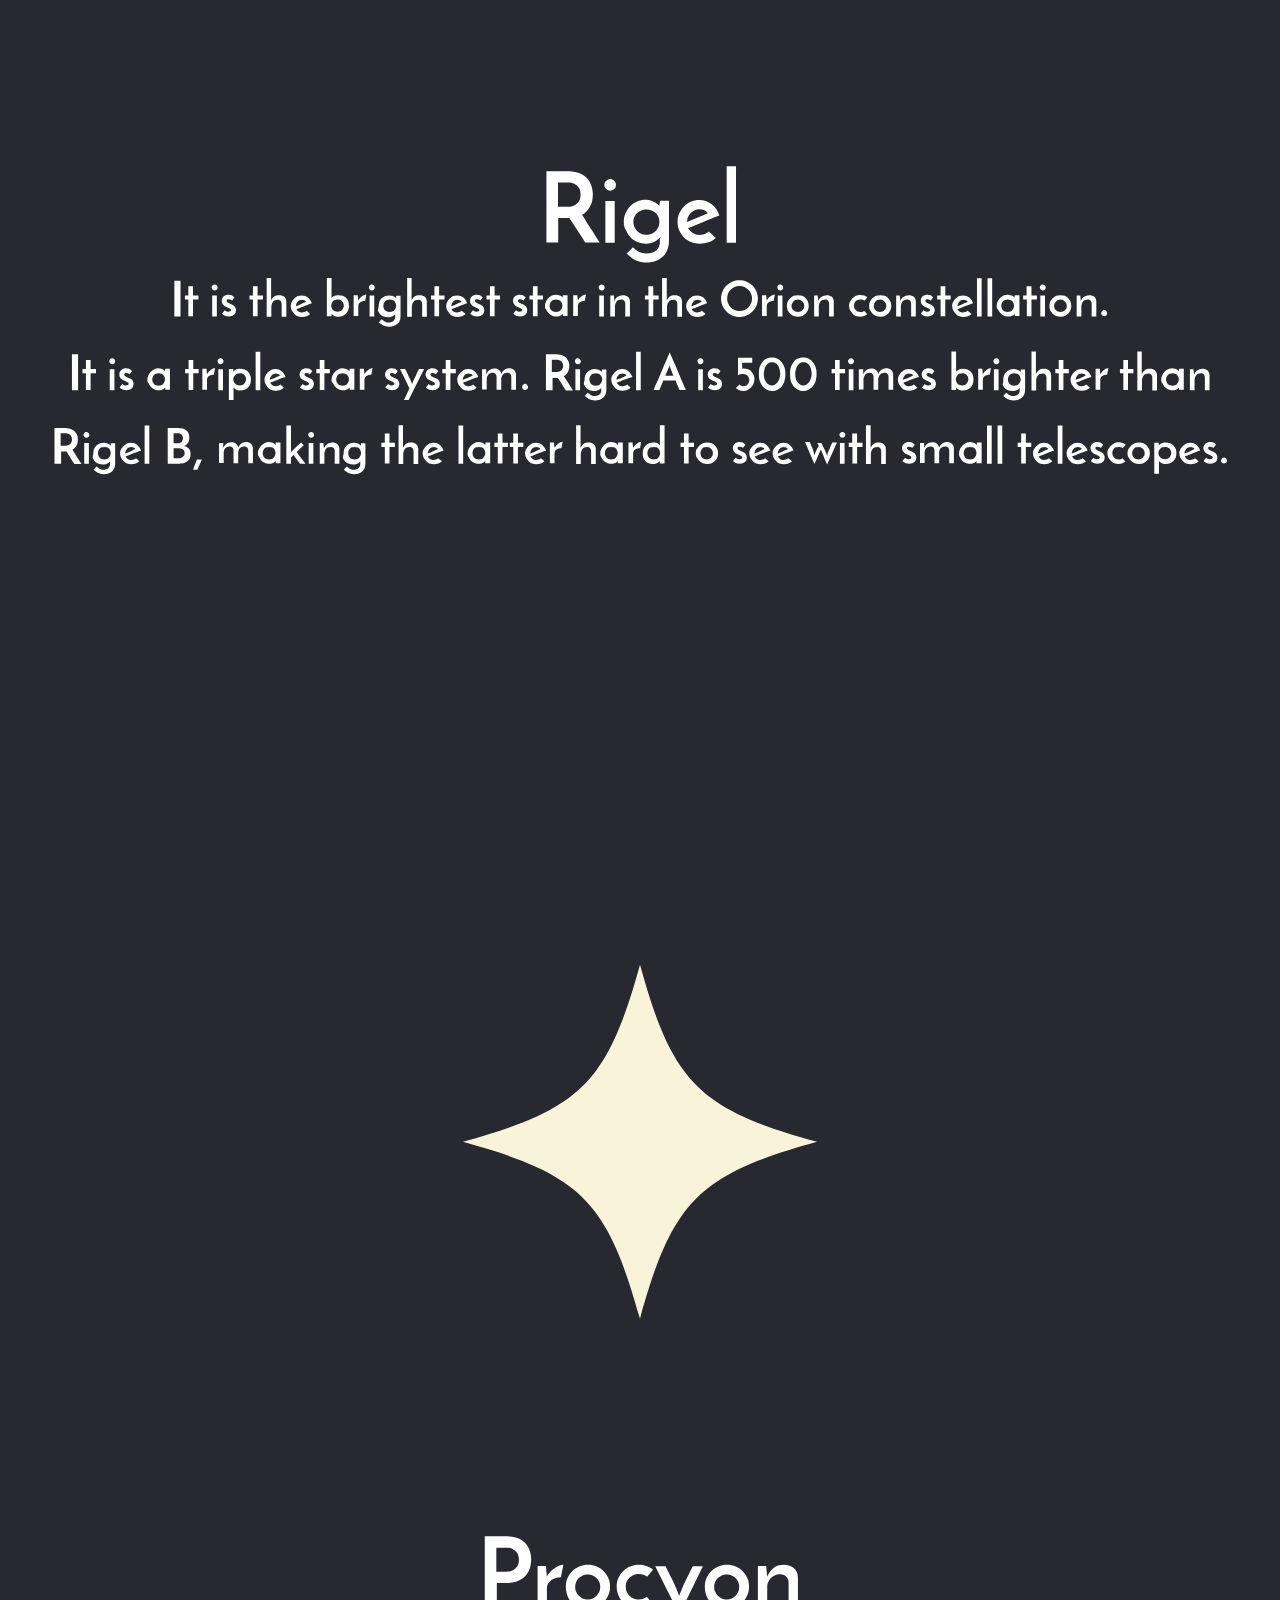
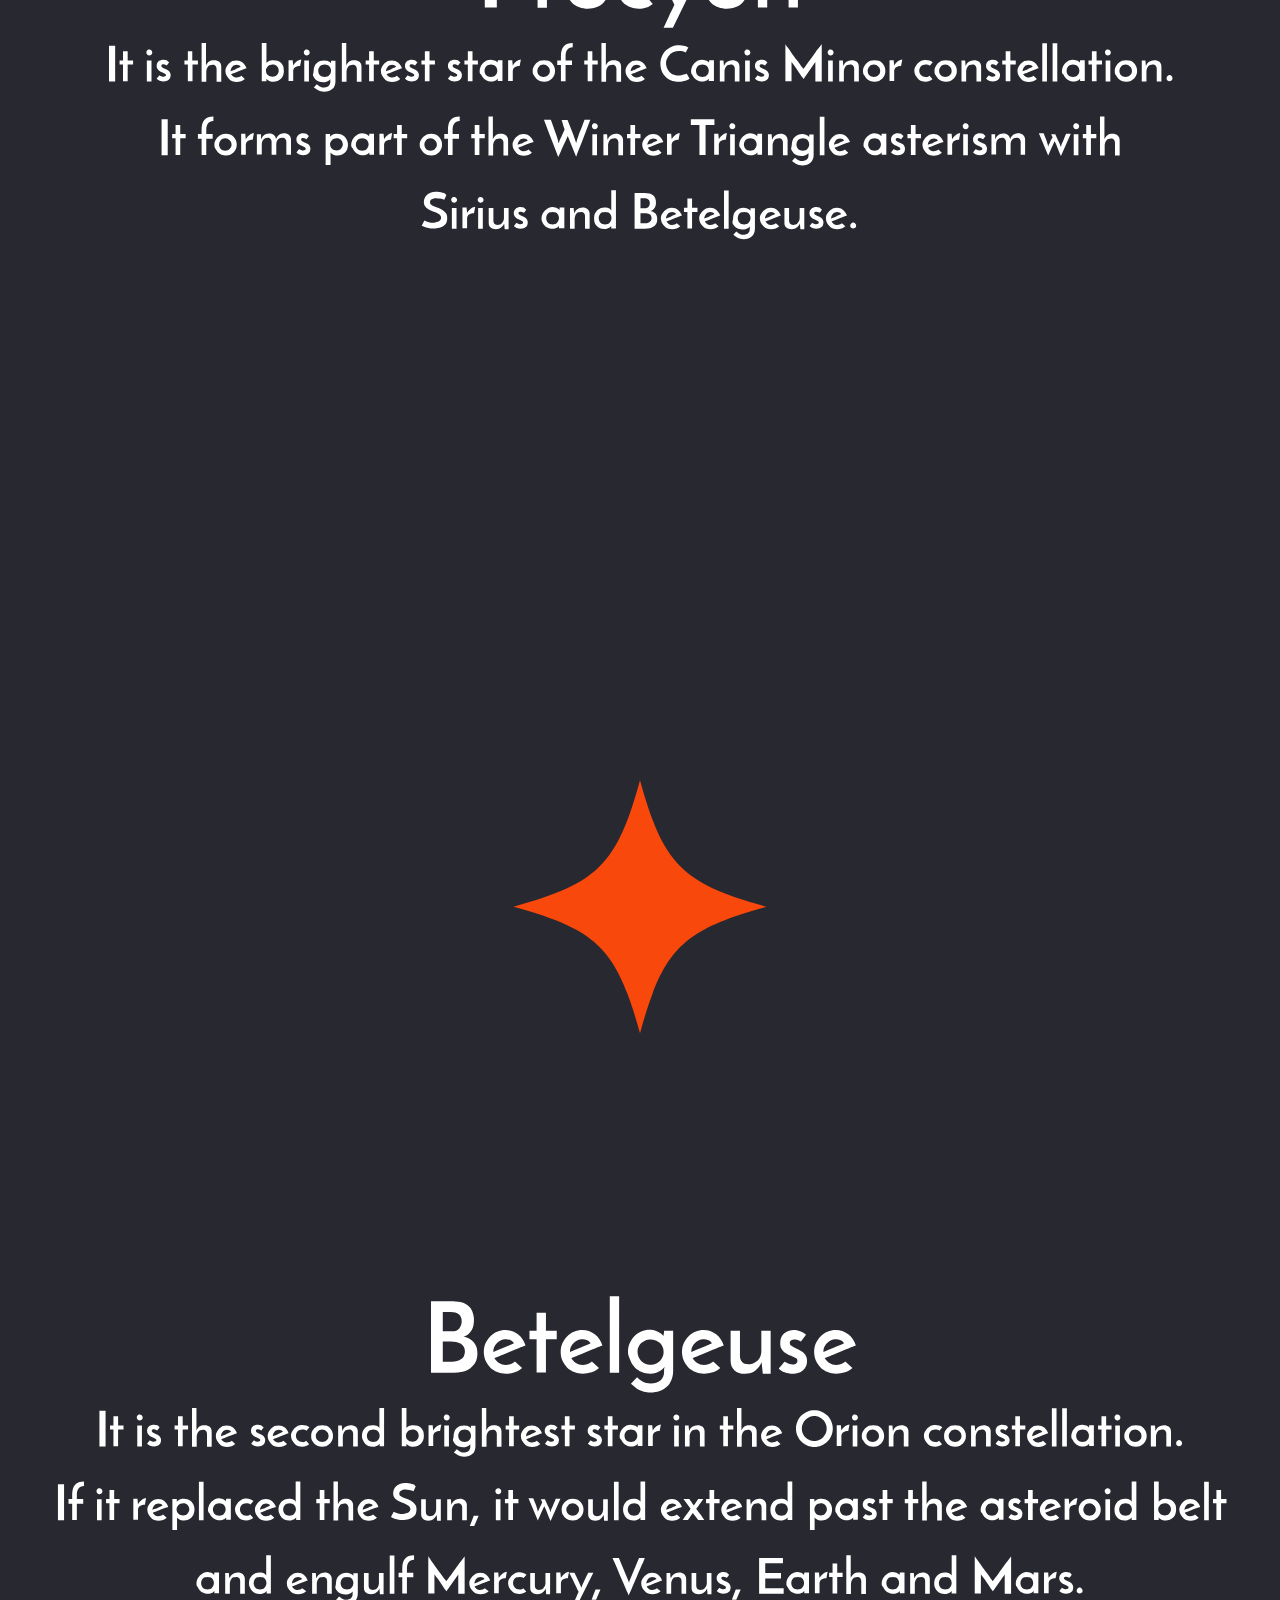
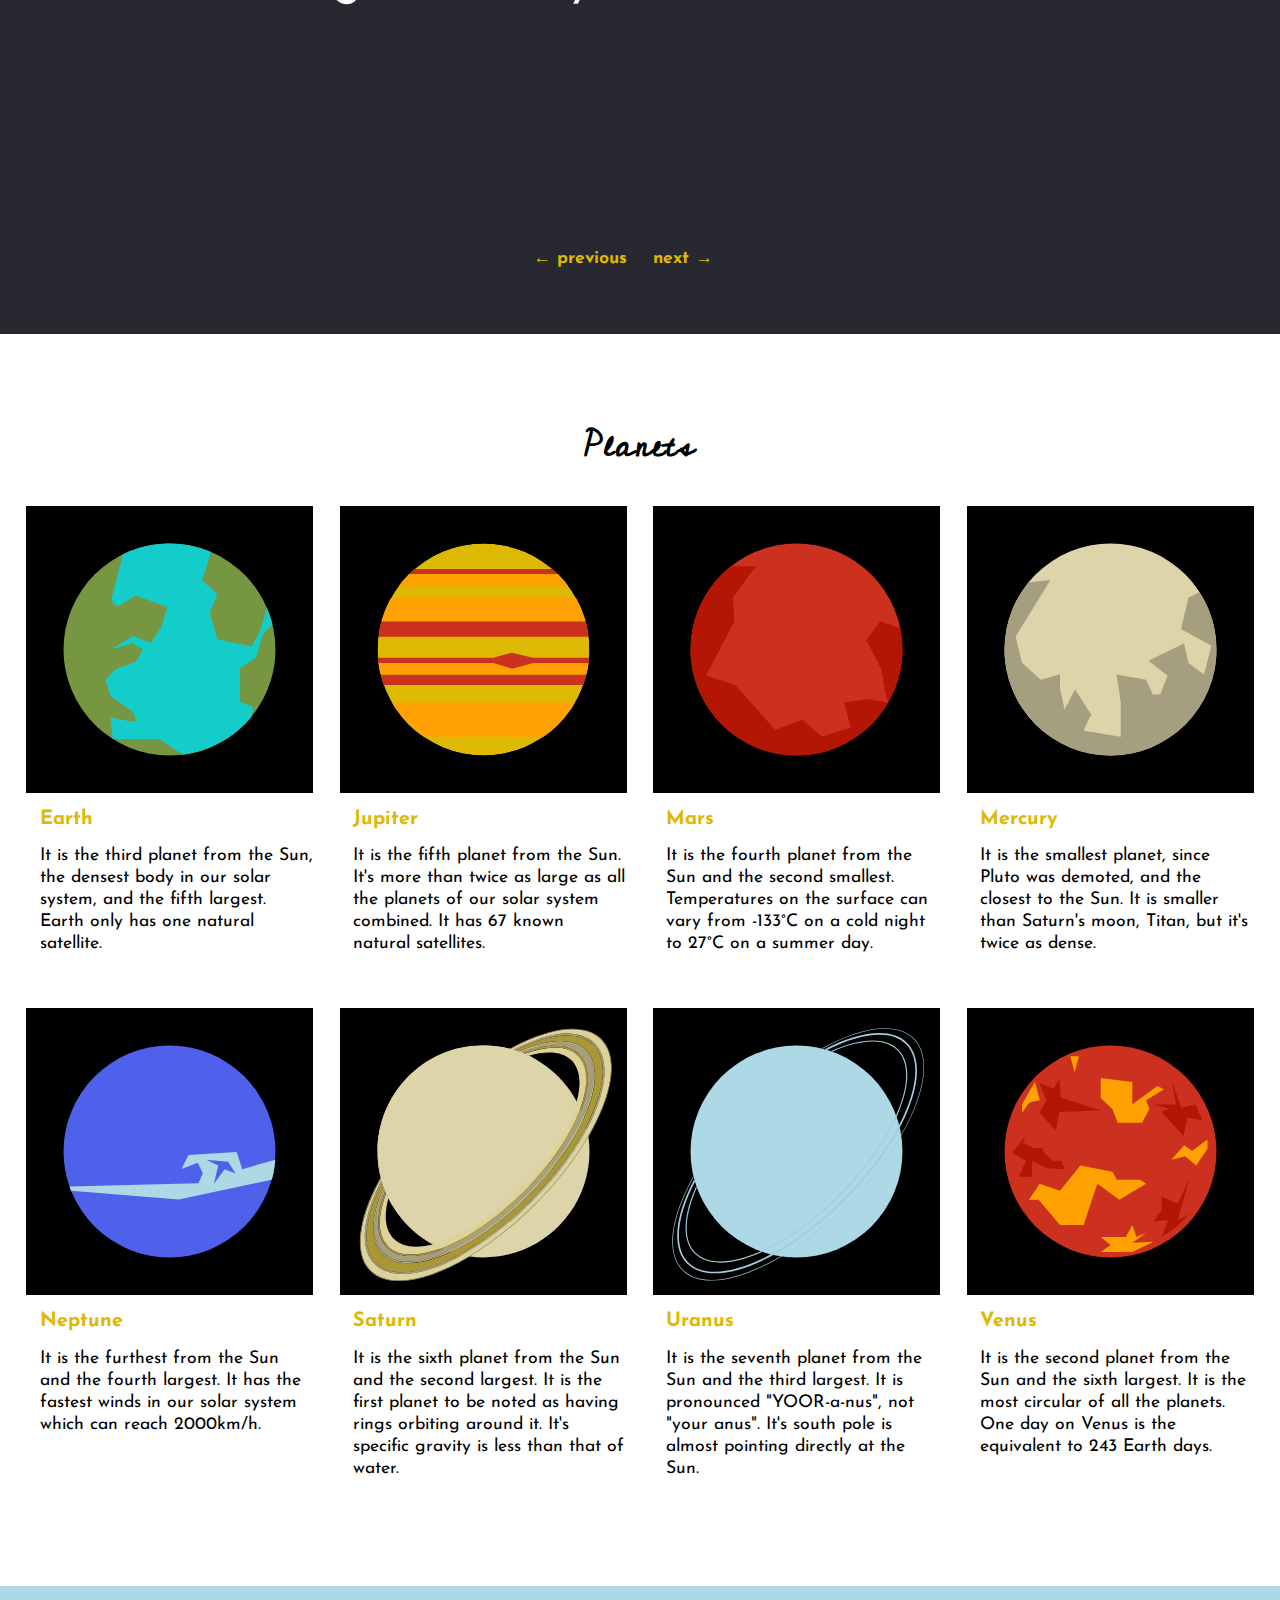
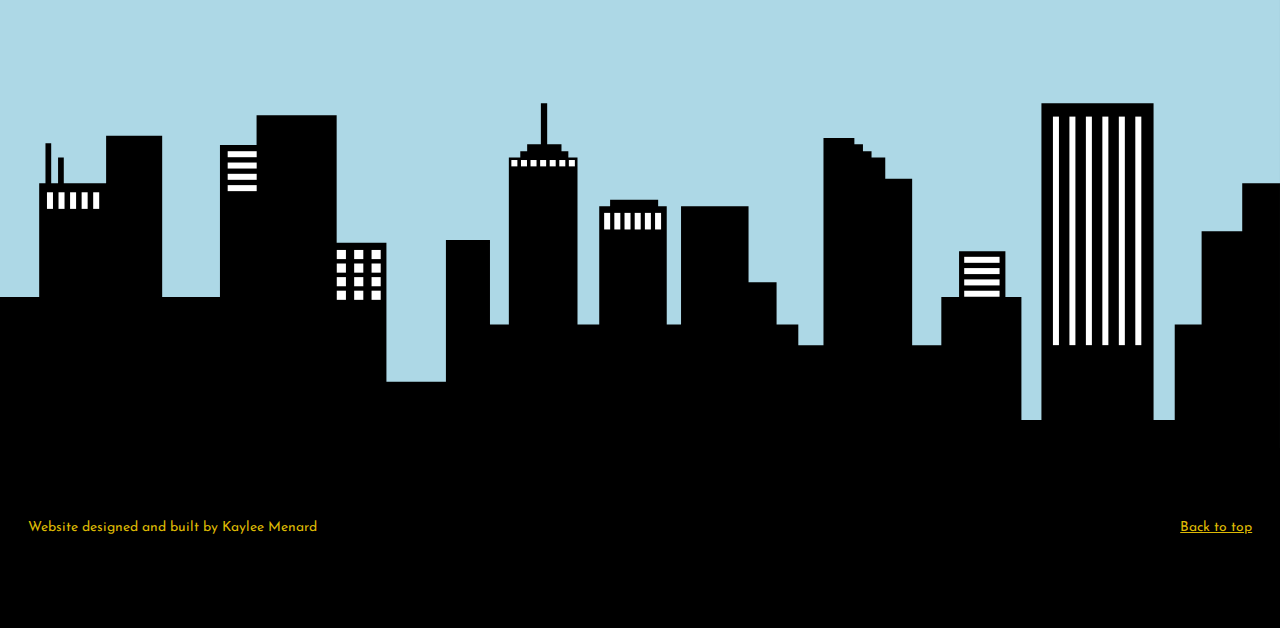
==== commit 1a4abd83: "Attempted to add to footer animation" ====
--- a/index.html
+++ b/index.html
@@ -35,6 +35,8 @@
 	</div>	
 <!-- Animated Banner -->
 	<header class="banner pad-b push-2" role="banner">
+
+
 	 	<div class="stars">
 	 		<svg class="stars-01" xmlns="http://www.w3.org/2000/svg" width="100%" height="auto" viewBox="0 0 1260.35 695.35"><style type="text/css">.Drop_x0020_Shadow{fill:none;} .Outer_x0020_Glow_x0020_5_x0020_pt{fill:none;} .Blue_x0020_Neon{fill:none;stroke:#8AACDA;stroke-width:7;stroke-linecap:round;stroke-linejoin:round;} .Chrome_x0020_Highlight{fill:url(#SVGID_1_);stroke:#FFFFFF;stroke-width:0.3629;stroke-miterlimit:1;} .Jive_GS{fill:#FFDD00;} .Alyssa_GS{fill:#A6D0E4;} .st0{fill:#DDB904;} .st1{fill:#FFFFFF;} .st2{clip-path:url(#SVGID_3_);} .st3{fill:#E6E6E6;} .st4{clip-path:url(#SVGID_5_);} .st5{fill:#CCCCCC;}</style><linearGradient id="SVGID_1_" gradientUnits="userSpaceOnUse" x1="-1181.438" y1="-1253.791" x2="-1181.438" y2="-1254.791"><stop offset="0" stop-color="#656565"/><stop offset=".618" stop-color="#1B1B1B"/><stop offset=".629" stop-color="#545454"/><stop offset=".983" stop-color="#3E3E3E"/></linearGradient><g id="stars"><circle class="st1" cx="123.66" cy="432.66" r="7.66"/><circle class="st1" cx="984.66" cy="456.66" r="7.66"/><circle class="st1" cx="639.66" cy="574.66" r="7.66"/><circle class="st1" cx="349.66" cy="203.66" r="7.66"/><circle class="st1" cx="357.66" cy="491.66" r="7.66"/><circle class="st1" cx="15.66" cy="553.66" r="7.66"/><circle class="st1" cx="808.66" cy="668.66" r="7.66"/><circle class="st1" cx="7.66" cy="7.66" r="7.66"/><circle class="st1" cx="1013.66" cy="226.66" r="7.66"/><circle class="st1" cx="842.5" cy="179.5" r="4.85"/><circle class="st1" cx="1088.5" cy="211.5" r="4.85"/><circle class="st1" cx="152.5" cy="280.5" r="4.85"/><circle class="st1" cx="329.5" cy="565.5" r="4.85"/><circle class="st1" cx="494.5" cy="42.5" r="4.85"/><circle class="st1" cx="221.5" cy="163.5" r="4.85"/><circle class="st1" cx="1026.5" cy="638.5" r="4.85"/><circle class="st1" cx="1255.5" cy="553.5" r="4.85"/><circle class="st1" cx="1221.5" cy="690.5" r="4.85"/><circle class="st1" cx="293.5" cy="92.5" r="4.85"/><circle class="st1" cx="1126.5" cy="7.5" r="4.85"/><circle class="st1" cx="1245.5" cy="33.5" r="4.85"/><circle class="st1" cx="1174.5" cy="321.5" r="4.85"/><circle class="st1" cx="264.5" cy="369.5" r="4.85"/><circle class="st1" cx="837.5" cy="467.5" r="4.85"/><circle class="st1" cx="529.36" cy="456.36" r="6.41"/><circle class="st1" cx="819.89" cy="503.84" r="3.68"/><circle class="st1" cx="1054.89" cy="263.84" r="3.68"/><circle class="st1" cx="758.89" cy="146.84" r="3.68"/><circle class="st1" cx="224.89" cy="498.84" r="3.68"/><circle class="st1" cx="599.89" cy="642.84" r="3.68"/><circle class="st1" cx="915.89" cy="566.84" r="3.68"/><circle class="st1" cx="972.89" cy="432.84" r="3.68"/><circle class="st1" cx="1206.89" cy="432.84" r="3.68"/><circle class="st1" cx="1113.89" cy="600.84" r="3.68"/><circle class="st1" cx="1144.89" cy="581.84" r="3.68"/><circle class="st1" cx="172.89" cy="226.84" r="3.68"/><circle class="st1" cx="93.89" cy="113.84" r="3.68"/><circle class="st1" cx="109.89" cy="463.84" r="3.68"/><circle class="st1" cx="22.89" cy="577.84" r="3.68"/><circle class="st1" cx="400.89" cy="424.84" r="3.68"/><circle class="st1" cx="438.89" cy="146.84" r="3.68"/><circle class="st1" cx="972.89" cy="24.84" r="3.68"/><circle class="st1" cx="292.15" cy="59.1" r="1.83"/><circle class="st1" cx="242.15" cy="21.1" r="1.83"/><circle class="st1" cx="244.15" cy="279.1" r="1.83"/><circle class="st1" cx="912.15" cy="281.1" r="1.83"/><circle class="st1" cx="658.15" cy="400.1" r="1.83"/><circle class="st1" cx="994.15" cy="36.1" r="1.83"/><circle class="st1" cx="939.15" cy="150.1" r="1.83"/><circle class="st1" cx="736.15" cy="259.1" r="1.83"/><circle class="st1" cx="727.15" cy="285.1" r="1.83"/><circle class="st1" cx="714.15" cy="267.1" r="1.83"/><circle class="st1" cx="1006.15" cy="207.1" r="1.83"/><circle class="st1" cx="992.15" cy="227.1" r="1.83"/><circle class="st1" cx="1159.15" cy="119.1" r="1.83"/><circle class="st1" cx="1148.15" cy="436.1" r="1.83"/><circle class="st1" cx="1173.15" cy="450.1" r="1.83"/><circle class="st1" cx="1051.15" cy="646.1" r="1.83"/><circle class="st1" cx="941.15" cy="484.1" r="1.83"/><circle class="st1" cx="670.15" cy="567.1" r="1.83"/><circle class="st1" cx="513.15" cy="484.1" r="1.83"/><circle class="st1" cx="358.15" cy="428.1" r="1.83"/><circle class="st1" cx="536.15" cy="257.1" r="1.83"/><circle class="st1" cx="589.15" cy="181.1" r="1.83"/><circle class="st1" cx="68.15" cy="425.1" r="1.83"/><circle class="st1" cx="116.15" cy="659.1" r="1.83"/><circle class="st1" cx="82.15" cy="636.1" r="1.83"/><circle class="st1" cx="342.15" cy="638.1" r="1.83"/></g></svg>
 
@@ -244,7 +246,7 @@
 		<div class="banner-bottom">
 			<svg class="cityscape" xmlns="http://www.w3.org/2000/svg" viewBox="0 0 2237.5 809">
 				<g class="sky">
-					<rect x="-0.5" y="0" class="st0" width="2238" height="810.8"/>
+					<rect x="-0.5" y="0"` width="2238" height="810.8"/>
 				</g>
 				<g class="buildings">
 					<polygon points="2171.5,344.8 2171.5,428.8 2100.5,428.8 2100.5,591.8 2053.5,591.8 2053.5,758.8 2016.5,758.8 2016.5,204.8 1820.5,204.8 1820.5,758.8 1785.5,758.8 1785.5,543.8 1757.5,543.8 1757.5,463.8 1676.5,463.8 1676.5,543.8 1645.5,543.8 1645.5,627.8 1594.5,627.8 1594.5,336.8 1547.5,336.8 1547.5,299.8 1523.5,299.8 1523.5,288.8 1508.5,288.8 1508.5,276.8 1493.5,276.8 1493.5,265.8 1439.5,265.8 1439.5,277 1439.5,288.8 1439.5,288.8 1439.5,299.8 1439.5,299.8 1439.5,627.8 1395.5,627.8 1395.5,591.8 1357.5,591.8 1357.5,517.8 1308.5,517.8 1308.5,384.8 1190.5,384.8 1190.5,591.8 1165.5,591.8 1165.5,384.8 1150.5,384.8 1150.5,373.8 1066.5,373.8 1066.5,384.8 1047.5,384.8 1047.5,591.8 1009.5,591.8 1009.5,299.8 993.5,299.8 993.5,288.8 981.5,288.8 981.5,276.8 956.5,276.8 956.5,204.8 945.5,204.8 945.5,276.8 921.5,276.8 921.5,288.8 909.5,288.8 909.5,299.8 889.5,299.8 889.5,591.8 856.5,591.8 856.5,443.8 779.5,443.8 779.5,691.8 675.5,691.8 675.5,448.8 588.5,448.8 588.5,225.8 448.5,225.8 448.5,277.8 384.5,277.8 384.5,543.8 283.5,543.8 283.5,261.8 185.5,261.8 185.5,344.8 111.5,344.8 111.5,299.8 101.5,299.8 101.5,344.8 89.5,344.8 89.5,274.8 79.5,274.8 79.5,344.8 68.5,344.8 68.5,543.8 -0.5,543.8 -0.5,810.8 588.9,810.8 779.4,810.8 856.6,810.8 1395.1,810.8 1645.4,810.8 1785.5,810.8 2237.5,810.8 2237.5,773.4 2237.5,759.2 2237.5,428.8 2237.5,344.8"/>
